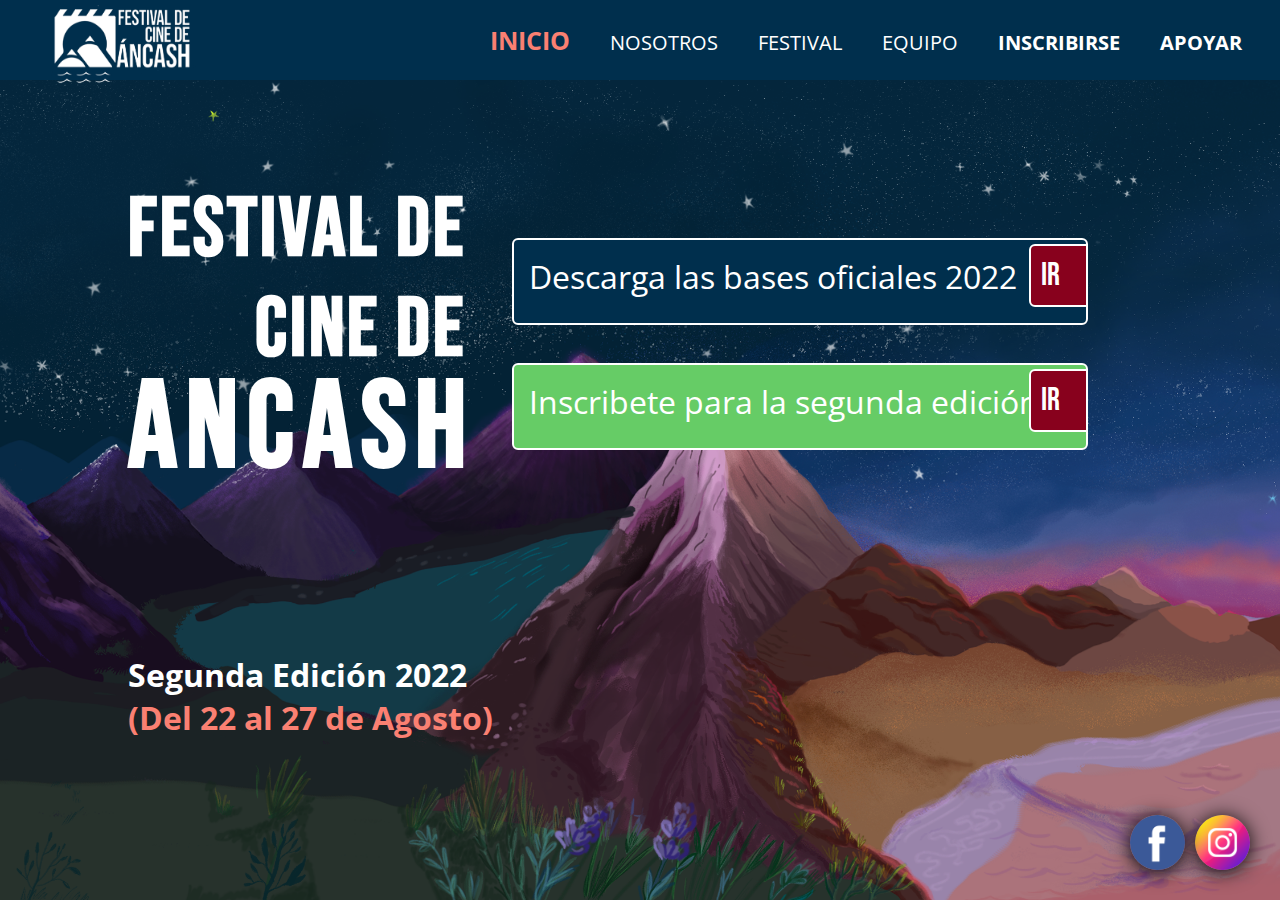
==== index.html @ 923ddc48 "codigo1" ====
<!DOCTYPE html>
<html lang="en">
<head>
    <meta charset="UTF-8">
    <meta http-equiv="X-UA-Compatible" content="IE=edge">
    <meta name="viewport" content="width=device-width, initial-scale=1.0">
    <title>Festival de Cine de Ancash</title>
    <link rel="shortcut icon" href="recursos/IMAGENES/perfil (1).png">
    <link rel="stylesheet" href="recursos/style1.css">
    <link href="https://cdnjs.cloudflare.com/ajax/libs/font-awesome/5.13.0/css/all.min.css" rel="stylesheet">
    <enlace rel="preconectar" href="https://fonts.googleapis.com">
        <enlace rel="preconectar" href="https://fonts.gstatic.com" crossorigin>
        <enlace href="https: //fonts.googleapis.com/css2? familia = Justo & display=swap" rel="hoja de estilo">
            <link rel="preconnect" href="https://fonts.googleapis.com">
            <link rel="preconnect" href="https://fonts.gstatic.com" crossorigin>
            <link href="https://fonts.googleapis.com/css2?family=Bebas+Neue&display=swap" rel="stylesheet">
            <link rel="stylesheet" href="https://rawcdn.githack.com/jerfeson/floating-whatsapp/0310b4cd88e9e55dc637d1466670da26b645ae49/floating-wpp.min.css">
            <link href="https://fonts.googleapis.com/css2?family=Open+Sans:wght@300&display=swap" rel="stylesheet">
</head>
<body>
  
    <nav>
        <input type="checkbox" id="check">
        <label for="check" class="checkbtn">
            <i class="fas fa-bars"></i>
        </label>
        <a href="index.html" class="enlace">
            <img src="recursos/IMAGENES/perfil.png" alt="" class="logo">
        </a> 
        <ul>
            <li><a class="active" href="#">Inicio</a></li>
            <li><a href="#">Nosotros</a></li>
            <li><a href="#">Festival</a></li>
            <li><a href="#">EQUIPO</a></li>
            <b><li><a href="https://docs.google.com/forms/d/e/1FAIpQLSfVzlBQNUofoDKzDJuGmAu5Y5xhORFknPiyf1g_-lFBFFVD8A/viewform" target="_blank">INSCRIBIRSE</a></li>
            <li><a href="#">APOYAR</a></li></b>
        </ul> 

        <div class="text1">
                <h1 class="title">
                    <p> FESTIVAL DE</p>
                    <p> CINE     DE </p>
                    <p class="ancash"> ANCASH</p>
                </h1>
                <h2 class="subtite">
                    <p>Segunda Edición 2022</p><p class="subtitu2"> (Del 22 al 27 de Agosto)</p>
                </h2>
        </div>

        </div>
        <div class="contenedor1">
                <p class="text_boton1" >Descarga las bases oficiales 2022
                <a href="recursos/DOCUMENTOS/Bases Concurso de cortometrajes - II edición del Festival de Cine de Ancash (web).pdf" class="boton_personalizado">IR</a></p>
                <p class="text_boton2">Inscribete para la segunda edición
                <a href="recursos/DOCUMENTOS/Bases Concurso de cortometrajes - II edición del Festival de Cine de Ancash (web).pdf" class="boton_personalizado">IR</a></p>
         </p></div>
         
         <a href="https://www.instagram.com/festivaldecinedeancash/?hl=es" class="enlace" target="_blank">
            <img src="recursos/IMAGENES/instagram.png"  class="btn-insta">
        </a> 
        <a href="https://www.facebook.com/festivaldecinedeancash/" class="enlace" target="_blank">
            <img src="recursos/IMAGENES/facebook.png"  class="btn-facebook">
        </a> 


        </div>
    </nav></body>
    </nav>  <section> </section>
</body>
</html>
---- recursos/style1.css ----
*{
    padding: 0;
    margin: 0;
    text-decoration: none;
    list-style: none;
    box-sizing: border-box;
}

nav{
    background: #002f4d;
    height: 80px;
    width: 100%;
}
.enlace{
    position: absolute;
    padding: 20px 50px;
}
.logo{position: absolute;
    top: 5px;
    height: 80px;
    width: 150px;
}
section{
    background: url(IMAGENES/fondo.png) no-repeat;
    background-size: cover;
    background-position: center center;
    height: calc(100vh - 80px);
}

nav ul{
    float: right;
    margin-right: 20px;
}
nav ul li{
    display: inline-block;
    line-height: 80px;
    margin: 0 5px;
}
nav ul li a{
    color: #fff;
    font-size: 20px;
    padding: 7px 13px;
    border-radius: 3px;
    font-family: 'Open Sans', sans-serif;
    text-transform: uppercase;
}
li a.active, li a:hover{
    font-size: 25px;/*negrita*/
    font-weight: bold;
    border-radius: 5px #fff;
    transition: .5s;
    color: #FA8072;
}
.checkbtn{
    font-size: 30px;/*negrita*/
    color: #fff;
    float: right;
    line-height: 80px;
    margin-right: 40px;
    cursor: pointer;
    display: none;
}
#check{
    display: none;
}



/*texto1*/
.text1{
    position: absolute;
    top:   20%;
    width: 45%;
    height: 75%;
    left: 10%;
    animation-name: titulo;
    animation-duration: 3s;
}
@keyframes titulo{
    0%{ top: 100%;}
    100%{top: 20%;}
}
.title{
    position: absolute;
    text-align: right;
    font-size: 6.5vw;
    font-weight: 1vw;
    font-family: 'Bebas Neue', cursive;
    line-height: 100px;
    color: #fff;
    letter-spacing: +3px;
}
.ancash{
    position: absolute;
    letter-spacing: +9px;
    text-align: left;
    font-size:9.5vw;
    font-weight: bold;
}
.subtite{
    position: absolute;
    color: #fff;
    top:   70%;
    font-size: 2.5vw;
    letter-spacing: 0px;
    font-family: 'Open Sans', sans-serif;
}
.subtitu2{
    color: #FA8072;
    font-size: 2.5vw;
    font-family: 'Open Sans', sans-serif;
}

table {
    position: absolute;
    font-family: 'Open Sans', sans-serif;
    font-weight: 35vw;
    font-size: 2vw;
    color: #ffffff;
    top: 25%;
    left: 35%;
    table-layout: fixed;
    width: 55%;
    height: 55%;
    border-collapse: collapse;

  }

.botons {
    position: fixed;
    top: 55%;
    left: 70%;

}
.contenedor1{
    position: absolute;
    top: 25%;
    left: 40%;
    width: 45%;
    height: 250px;
    display: flex;
    justify-content: space-between;
    align-items: center;
    flex-wrap: wrap;
    animation-name: contenedoranimation;
    animation-duration: 5s;
}
@keyframes contenedoranimation{
    0%{width: 25px;}

}
.text_boton1{
    position: relative;
    border-radius: 6px;
    border: 2px solid #fff;
    background-color: #002f4d;
    overflow: hidden;
    margin-bottom: 8px;
    height: 35%;
    width: 100%;
    top: 5%;
    padding: 15px;
    position: absolute;
    color: #fff;
    font-size: 2.5vw;
    font-family: 'Open Sans', sans-serif;
}
.text_boton2{
    position: absolute;
    border-radius: 6px;
    border: 2px solid #fff;
    background-color: #66CC66;
    /*
    background: linear-gradient(to right top, #fa8072d0, #af05da99, #154360);*/
    overflow: hidden;
    margin-bottom: 8px;
    height: 35%;
    width: 100%;
    top: 55%;
    padding: 15px;
    position: absolute;
    color: #fff;
    font-size: 2.5vw;
    font-family: 'Open Sans', sans-serif;
}
.boton_personalizado{
    position: absolute;
    top: 5%;
    left: 90%;
    width: 25%;
    align-self: left;
    text-decoration: none;
    padding: 10px;
    font-family: 'Bebas Neue', cursive;
    font-weight: 25vw;
    font-size: 2.5vw;
    color: #ffffff;
    background-color: #88011d;
    border-radius: 6px;
    border: 2px solid #fff;
    z-index: 0;
  }
  .boton_personalizado:hover{
    color: #002f4d;
    background-color: #ffffff;
    font-weight: bold;
}

.btn-insta{
    position: fixed;
    width: 55px;
    height: 55px;
    line-height: 55px;
    bottom: 30px;
    right: 30px;
    color: #000;
    border-radius: 50px;
    text-align: center;
    font-size: 30px;
    box-shadow: 0px 2px 20px ;
    z-index: 100;
}
.btn-facebook{
    position: fixed;
    width: 55px;
    height: 55px;
    line-height: 55px;
    bottom: 30px;
    right: 95px;
    color: #000;
    border-radius: 50px;
    text-align: center;
    font-size: 30px;
    box-shadow: 0px 2px 20px;
    z-index: 100;
}
.btn-insta:hover{
    text-decoration: none;
    color: #88011d;
    background: rgb(230, 11, 164);
}
.btn-facebook:hover{
    text-decoration: none;
    color: #002f4d;
    background: rgb(0, 153, 255);
}

@media (max-width: 952px){
    .enlace{
        padding-left: 20px;
    }
    nav ul li a{
        font-size: 16px;
    }
}

@media (max-width: 858px){
    .checkbtn{
        display: block;
    }
    .logo{
        position: absolute;
        width: 120px;
        height:70px ;
        left: 35%;
    }
    ul{
        position: fixed;
        width: 50%;
        height: 100vh;
        background: #154360;
        top: 80px;
        left: -100%;
        text-align: center;
        transition: all .5s;
        z-index: 2;
    }
    nav ul li{
        display: block;
        margin: 50px 0;
        line-height: 30px;
    }
    nav ul li a{
        font-size: 20px;
    }
    li a:hover, li a.active{
        background: #1A5276;
        font-weight: bold;
        background: none;
        color: #FA8072;
    }
    #check:checked ~ ul{
        left:0;
    }
    .text1{
        position: absolute;
        top:   20%;
        width: 45%;
        height: 75%;
        left: 30%;
    
    }
    .title{
        position: absolute;
        text-align: right;
        font-size: 10vw;
        font-weight: 10vw;
        font-family: 'Bebas Neue', cursive;
        line-height: 50px;
        color: #fff;
        letter-spacing: +2px;
    }
    .ancash{
        position: absolute;
        letter-spacing: +5px;
        text-align: left;
        font-size:15vw;
        font-weight: bold;
    }
    .subtite{
        position: absolute;
        text-align: center;
        top: 35%;
        color: #fff;
        font-size: 3.5vw;
        font-family: 'Plus Jakarta Sans', sans-serif;
    }
    .subtitu2{
        position: relative;
        font-weight: bold;
        background-color: #002f4daf;
        font-size: 4.5vw;
        color: #FA8072;
        border-radius: 15px;
        font-size: 4.5vw;
        font-family: 'Plus Jakarta Sans', sans-serif;
    }
    .contenedor1{
        position: absolute;
        top: 65%;
        left: 15%;
        width: 75%;
        height: 25%;
        display: flex;
        justify-content: space-between;
        align-items: center;
        flex-wrap: wrap;
    }
    .text_boton1{
        color: #fff;
        font-size: 3.5vw ;
        font-weight: bold;
 
    }
    .text_boton2{
        color: #002f4d;
        font-size: 3.5vw ;
        font-weight: bold;
 
    }
    .boton_personalizado{
        text-decoration: none;
        padding: 10px;
        font-family: 'Open Sans', sans-serif;
        font-weight: 10vw;
        left: 80%;
        font-size: 3vw;
        color: #fff;
        background-color: #88011d;
        border-radius: 6px;
        border: 2px solid #fff;
      }
    .btn-insta{
        width: 8%;
        height: 8%;
    }
    .btn-facebook{
        width: 8%;
        height: 8%;
        right: 75px;
    }
    }
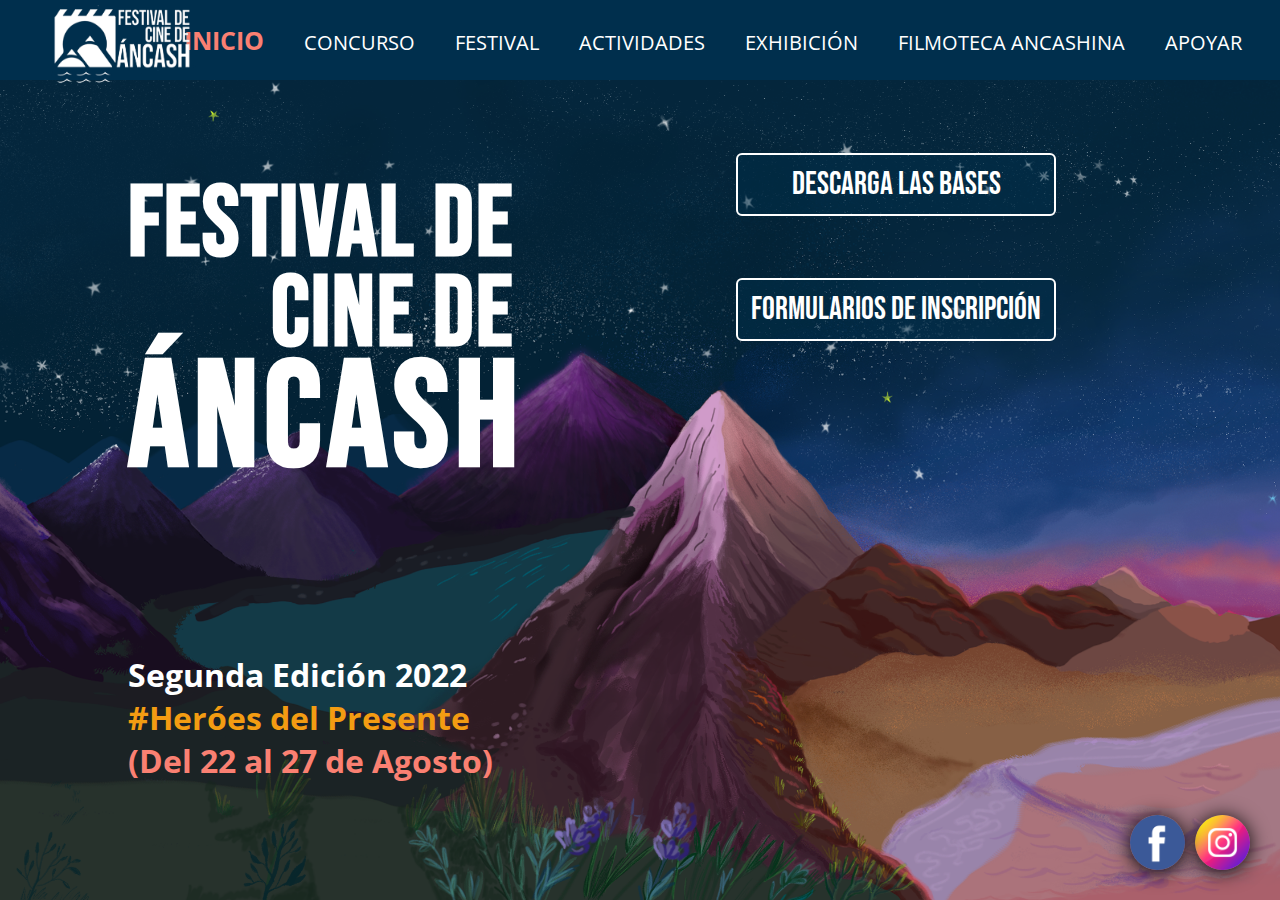
==== commit 8055e2a7: "actualizacion" ====
--- a/index.html
+++ b/index.html
@@ -29,30 +29,32 @@
         </a> 
         <ul>
             <li><a class="active" href="#">Inicio</a></li>
-            <li><a href="#">Nosotros</a></li>
+            <li><a href="#">Concurso</a></li>
             <li><a href="#">Festival</a></li>
-            <li><a href="#">EQUIPO</a></li>
-            <b><li><a href="https://docs.google.com/forms/d/e/1FAIpQLSfVzlBQNUofoDKzDJuGmAu5Y5xhORFknPiyf1g_-lFBFFVD8A/viewform" target="_blank">INSCRIBIRSE</a></li>
+            <li><a href="#">Actividades</a></li>
+            <li><a href="#">Exhibición </a></li>
+            <li><a href="#">Filmoteca Ancashina</a></li>
+           <!-- <b><li><a href="https://docs.google.com/forms/d/e/1FAIpQLSfVzlBQNUofoDKzDJuGmAu5Y5xhORFknPiyf1g_-lFBFFVD8A/viewform" target="_blank">INSCRIBIRSE</a></li> -->
             <li><a href="#">APOYAR</a></li></b>
         </ul> 
-
+      <!--   <img class="logo1" src="recursos/IMAGENES/perfil (1).png"width="350"
+        height="350">-->
         <div class="text1">
+            
                 <h1 class="title">
                     <p> FESTIVAL DE</p>
                     <p> CINE     DE </p>
-                    <p class="ancash"> ANCASH</p>
+                    <p class="ancash"> ÁNCASH</p>
                 </h1>
                 <h2 class="subtite">
-                    <p>Segunda Edición 2022</p><p class="subtitu2"> (Del 22 al 27 de Agosto)</p>
+                    <p>Segunda Edición 2022</p><p class="subtite3">#Heróes del Presente</p><p class="subtitu2"> (Del 22 al 27 de Agosto)</p>
                 </h2>
         </div>
 
         </div>
         <div class="contenedor1">
-                <p class="text_boton1" >Descarga las bases oficiales 2022
-                <a href="recursos/DOCUMENTOS/Bases Concurso de cortometrajes - II edición del Festival de Cine de Ancash (web).pdf" class="boton_personalizado">IR</a></p>
-                <p class="text_boton2">Inscribete para la segunda edición
-                <a href="recursos/DOCUMENTOS/Bases Concurso de cortometrajes - II edición del Festival de Cine de Ancash (web).pdf" class="boton_personalizado">IR</a></p>
+                <a href="recursos/DOCUMENTOS/Bases Concurso de cortometrajes - II edición del Festival de Cine de Ancash (web).pdf" class="boton_personalizado">Descarga las BASES</a></p>
+                <a href="recursos/DOCUMENTOS/Bases Concurso de cortometrajes - II edición del Festival de Cine de Ancash (web).pdf" class="boton_personalizado">Formularios de INSCRIPCIÓN</a></p>
          </p></div>
          
          <a href="https://www.instagram.com/festivaldecinedeancash/?hl=es" class="enlace" target="_blank">
--- a/recursos/style1.css
+++ b/recursos/style1.css
@@ -78,24 +78,25 @@
     animation-duration: 3s;
 }
 @keyframes titulo{
-    0%{ top: 100%;}
+    0%{ top: 100%; color: #000;}
     100%{top: 20%;}
 }
 .title{
     position: absolute;
     text-align: right;
-    font-size: 6.5vw;
+    font-size: 100px;
     font-weight: 1vw;
     font-family: 'Bebas Neue', cursive;
-    line-height: 100px;
-    color: #fff;
-    letter-spacing: +3px;
+    line-height: 90px;
+    color: #fff;
+    letter-spacing: +2px;
 }
 .ancash{
     position: absolute;
-    letter-spacing: +9px;
-    text-align: left;
-    font-size:9.5vw;
+    letter-spacing: +6px;
+    text-align: right;
+    line-height: 120px;
+    font-size:150px;
     font-weight: bold;
 }
 .subtite{
@@ -106,38 +107,22 @@
     letter-spacing: 0px;
     font-family: 'Open Sans', sans-serif;
 }
+.subtite3{
+    color: #F39C12;
+    font-weight: bold;
+}
+
 .subtitu2{
     color: #FA8072;
     font-size: 2.5vw;
     font-family: 'Open Sans', sans-serif;
 }
 
-table {
-    position: absolute;
-    font-family: 'Open Sans', sans-serif;
-    font-weight: 35vw;
-    font-size: 2vw;
-    color: #ffffff;
-    top: 25%;
+.contenedor1{
+    position: relative;
+    top: 30%;
     left: 35%;
-    table-layout: fixed;
-    width: 55%;
-    height: 55%;
-    border-collapse: collapse;
-
-  }
-
-.botons {
-    position: fixed;
-    top: 55%;
-    left: 70%;
-
-}
-.contenedor1{
-    position: absolute;
-    top: 25%;
-    left: 40%;
-    width: 45%;
+    width: 25%;
     height: 250px;
     display: flex;
     justify-content: space-between;
@@ -146,10 +131,7 @@
     animation-name: contenedoranimation;
     animation-duration: 5s;
 }
-@keyframes contenedoranimation{
-    0%{width: 25px;}
-
-}
+
 .text_boton1{
     position: relative;
     border-radius: 6px;
@@ -159,54 +141,50 @@
     margin-bottom: 8px;
     height: 35%;
     width: 100%;
-    top: 5%;
     padding: 15px;
     position: absolute;
     color: #fff;
     font-size: 2.5vw;
     font-family: 'Open Sans', sans-serif;
-}
-.text_boton2{
-    position: absolute;
-    border-radius: 6px;
-    border: 2px solid #fff;
-    background-color: #66CC66;
-    /*
-    background: linear-gradient(to right top, #fa8072d0, #af05da99, #154360);*/
-    overflow: hidden;
-    margin-bottom: 8px;
-    height: 35%;
-    width: 100%;
-    top: 55%;
-    padding: 15px;
-    position: absolute;
-    color: #fff;
-    font-size: 2.5vw;
-    font-family: 'Open Sans', sans-serif;
-}
+}/**/
+
 .boton_personalizado{
-    position: absolute;
+    position:relative;
     top: 5%;
     left: 90%;
-    width: 25%;
-    align-self: left;
+    width: 100%;
+    align-self: center;
     text-decoration: none;
     padding: 10px;
     font-family: 'Bebas Neue', cursive;
     font-weight: 25vw;
     font-size: 2.5vw;
     color: #ffffff;
-    background-color: #88011d;
+    background-color: #002f4d75;
+    text-align: center;
     border-radius: 6px;
     border: 2px solid #fff;
     z-index: 0;
   }
-  .boton_personalizado:hover{
-    color: #002f4d;
-    background-color: #ffffff;
-    font-weight: bold;
-}
-
+
+.boton_personalizado::before{
+    background: #88011d;
+    content: "";
+    position: absolute;
+    top: 50%;
+    left: 50%;
+    transform: translate(-50%,-50%);
+    z-index: -1;
+    transition: all 0.6s ease;
+  }
+  .boton_personalizado::before{
+    width: 0%;
+    height: 100%;
+  }
+  
+  .boton_personalizado:hover::before{
+    width: 100%;
+  }
 .btn-insta{
     position: fixed;
     width: 55px;
@@ -296,7 +274,7 @@
     .text1{
         position: absolute;
         top:   20%;
-        width: 45%;
+        width: 55%;
         height: 75%;
         left: 30%;
     
@@ -304,24 +282,25 @@
     .title{
         position: absolute;
         text-align: right;
-        font-size: 10vw;
+        font-size: 60px;
         font-weight: 10vw;
         font-family: 'Bebas Neue', cursive;
         line-height: 50px;
         color: #fff;
-        letter-spacing: +2px;
+        letter-spacing: +0.5px;
     }
     .ancash{
         position: absolute;
         letter-spacing: +5px;
-        text-align: left;
-        font-size:15vw;
+        font-size:85px;
+        top: 75%;
+        left: -3.5%;
         font-weight: bold;
     }
     .subtite{
         position: absolute;
         text-align: center;
-        top: 35%;
+        top: 40%;
         color: #fff;
         font-size: 3.5vw;
         font-family: 'Plus Jakarta Sans', sans-serif;
@@ -364,20 +343,21 @@
         padding: 10px;
         font-family: 'Open Sans', sans-serif;
         font-weight: 10vw;
-        left: 80%;
+        left: 15%;
+        width: 75%;
         font-size: 3vw;
         color: #fff;
-        background-color: #88011d;
+        background-color: #002f4d77;
         border-radius: 6px;
         border: 2px solid #fff;
       }
     .btn-insta{
-        width: 8%;
-        height: 8%;
+        width: 7%;
+        height: 7%;
     }
     .btn-facebook{
-        width: 8%;
-        height: 8%;
+        width: 7%;
+        height: 7%;
         right: 75px;
     }
     }
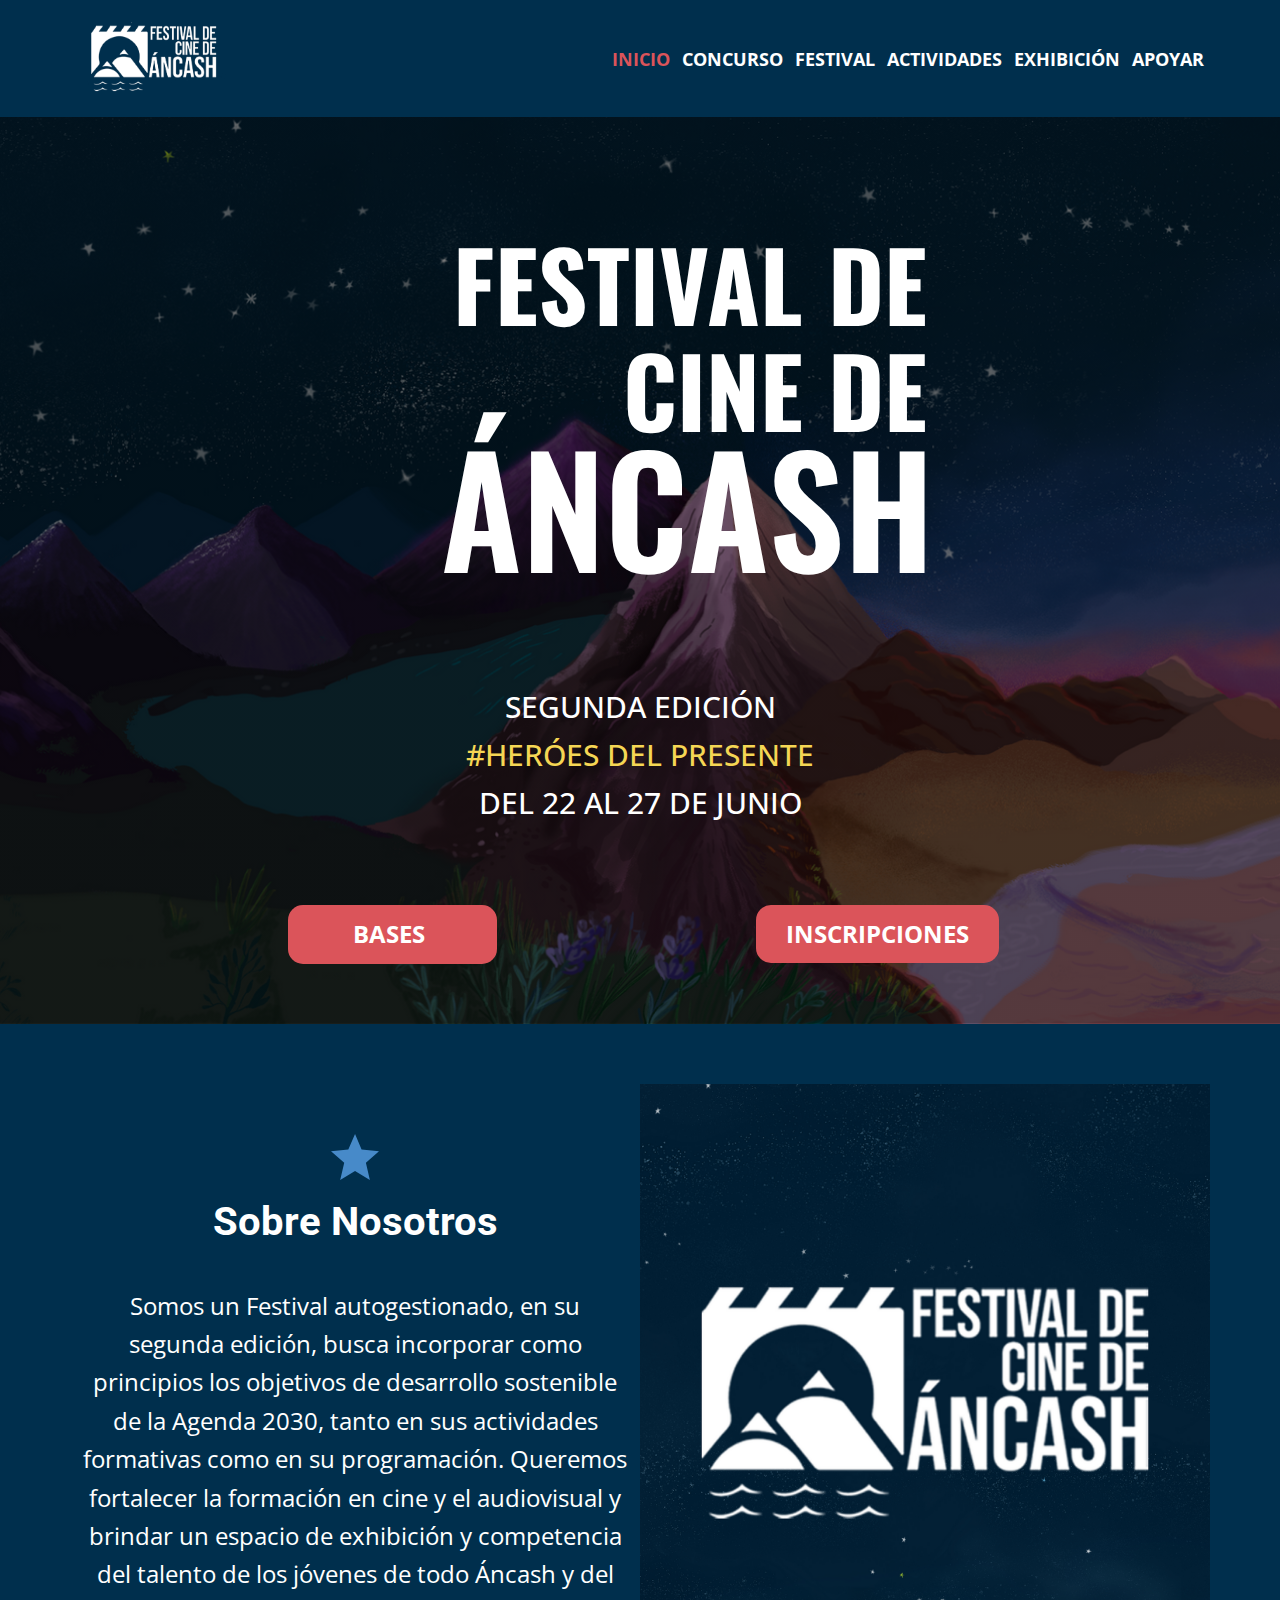
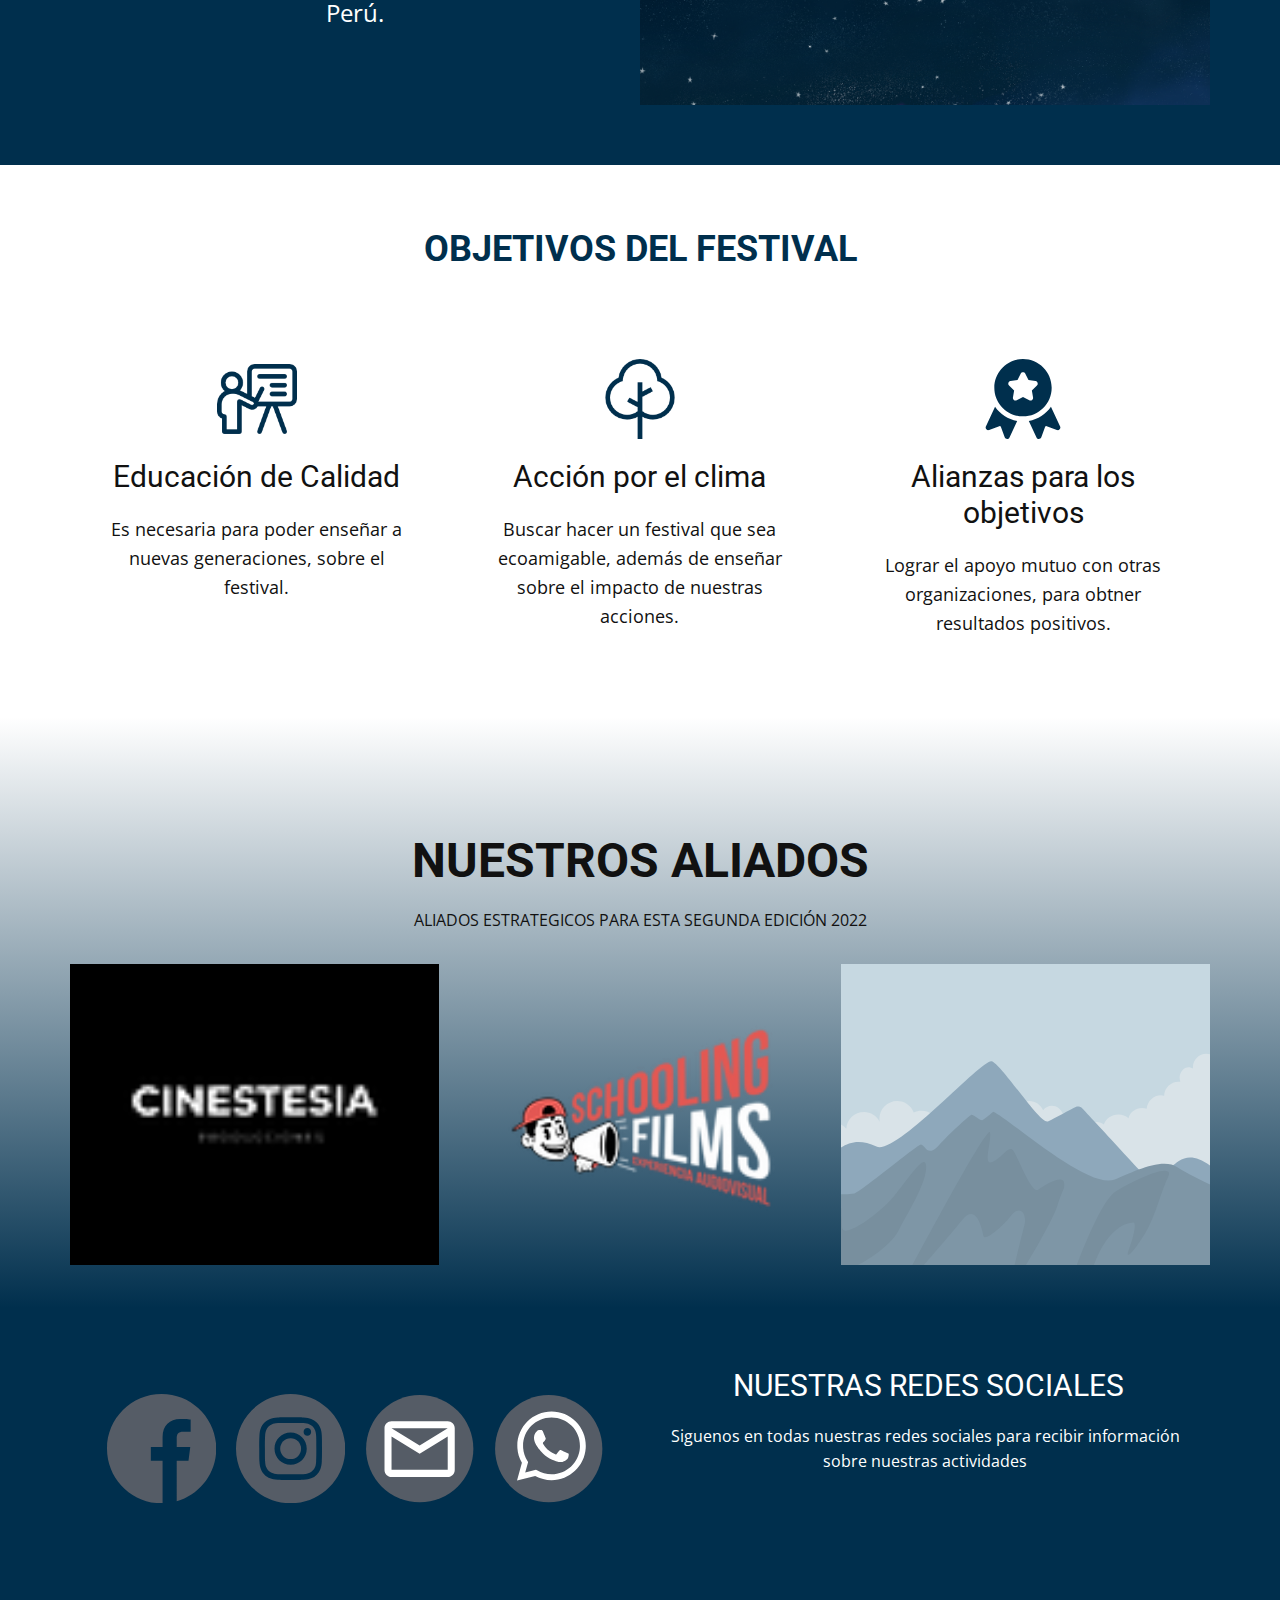
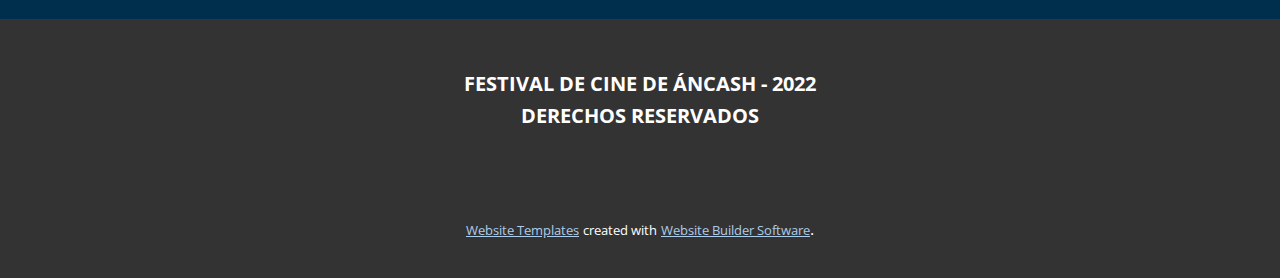
==== commit 24beeea6: "Nueva Web" ====
--- a/index.html
+++ b/index.html
@@ -1,72 +1,258 @@
 <!DOCTYPE html>
-<html lang="en">
-<head>
-    <meta charset="UTF-8">
-    <meta http-equiv="X-UA-Compatible" content="IE=edge">
+<html style="font-size: 16px;">
+  <head>
     <meta name="viewport" content="width=device-width, initial-scale=1.0">
-    <title>Festival de Cine de Ancash</title>
-    <link rel="shortcut icon" href="recursos/IMAGENES/perfil (1).png">
-    <link rel="stylesheet" href="recursos/style1.css">
-    <link href="https://cdnjs.cloudflare.com/ajax/libs/font-awesome/5.13.0/css/all.min.css" rel="stylesheet">
-    <enlace rel="preconectar" href="https://fonts.googleapis.com">
-        <enlace rel="preconectar" href="https://fonts.gstatic.com" crossorigin>
-        <enlace href="https: //fonts.googleapis.com/css2? familia = Justo & display=swap" rel="hoja de estilo">
-            <link rel="preconnect" href="https://fonts.googleapis.com">
-            <link rel="preconnect" href="https://fonts.gstatic.com" crossorigin>
-            <link href="https://fonts.googleapis.com/css2?family=Bebas+Neue&display=swap" rel="stylesheet">
-            <link rel="stylesheet" href="https://rawcdn.githack.com/jerfeson/floating-whatsapp/0310b4cd88e9e55dc637d1466670da26b645ae49/floating-wpp.min.css">
-            <link href="https://fonts.googleapis.com/css2?family=Open+Sans:wght@300&display=swap" rel="stylesheet">
-</head>
-<body>
-  
-    <nav>
-        <input type="checkbox" id="check">
-        <label for="check" class="checkbtn">
-            <i class="fas fa-bars"></i>
-        </label>
-        <a href="index.html" class="enlace">
-            <img src="recursos/IMAGENES/perfil.png" alt="" class="logo">
-        </a> 
-        <ul>
-            <li><a class="active" href="#">Inicio</a></li>
-            <li><a href="#">Concurso</a></li>
-            <li><a href="#">Festival</a></li>
-            <li><a href="#">Actividades</a></li>
-            <li><a href="#">Exhibición </a></li>
-            <li><a href="#">Filmoteca Ancashina</a></li>
-           <!-- <b><li><a href="https://docs.google.com/forms/d/e/1FAIpQLSfVzlBQNUofoDKzDJuGmAu5Y5xhORFknPiyf1g_-lFBFFVD8A/viewform" target="_blank">INSCRIBIRSE</a></li> -->
-            <li><a href="#">APOYAR</a></li></b>
-        </ul> 
-      <!--   <img class="logo1" src="recursos/IMAGENES/perfil (1).png"width="350"
-        height="350">-->
-        <div class="text1">
+    <meta charset="utf-8">
+    <meta name="keywords" content="FESTIVAL DECINE DE, ÁNCASH, Sobre Nosotros, OBJETIVOS DEL FESTIVAL, NUESTROS ALIADOS">
+    <meta name="description" content="">
+    <title>INICIO</title>
+    <link rel="stylesheet" href="nicepage.css" media="screen">
+<link rel="stylesheet" href="INICIO.css" media="screen">
+    <script class="u-script" type="text/javascript" src="jquery.js" defer=""></script>
+    <script class="u-script" type="text/javascript" src="nicepage.js" defer=""></script>
+    <meta name="generator" content="Nicepage 4.12.5, nicepage.com">
+    <link id="u-theme-google-font" rel="stylesheet" href="https://fonts.googleapis.com/css?family=Roboto:100,100i,300,300i,400,400i,500,500i,700,700i,900,900i|Open+Sans:300,300i,400,400i,500,500i,600,600i,700,700i,800,800i">
+    <link id="u-page-google-font" rel="stylesheet" href="https://fonts.googleapis.com/css?family=Oswald:200,300,400,500,600,700">
+    
+    
+    
+    
+    
+    
+    <script type="application/ld+json">{
+		"@context": "http://schema.org",
+		"@type": "Organization",
+		"name": "",
+		"logo": "images/perfil.png"
+}</script>
+    <meta name="theme-color" content="#478ac9">
+    <meta property="og:title" content="INICIO">
+    <meta property="og:type" content="website">
+  </head>
+  <body data-home-page="INICIO.html" data-home-page-title="INICIO" class="u-body u-xl-mode"><header class="u-clearfix u-custom-color-1 u-header u-header" id="sec-ce17"><div class="u-clearfix u-sheet u-sheet-1">
+        <a href="INICIO.html" data-page-id="71107921" class="u-image u-logo u-image-1" data-image-width="1580" data-image-height="800" title="INICIO">
+          <img src="images/perfil.png" class="u-logo-image u-logo-image-1">
+        </a>
+        <nav class="u-menu u-menu-dropdown u-offcanvas u-menu-1">
+          <div class="menu-collapse" style="font-size: 1.125rem; letter-spacing: 0px; font-weight: 700;">
+            <a class="u-button-style u-custom-left-right-menu-spacing u-custom-padding-bottom u-custom-text-active-color u-custom-text-shadow u-custom-text-shadow-blur u-custom-text-shadow-color u-custom-text-shadow-transparency u-custom-text-shadow-x u-custom-text-shadow-y u-custom-top-bottom-menu-spacing u-nav-link u-text-active-palette-1-base u-text-hover-palette-2-base" href="#">
+              <svg class="u-svg-link" viewBox="0 0 24 24"><use xmlns:xlink="http://www.w3.org/1999/xlink" xlink:href="#menu-hamburger"></use></svg>
+              <svg class="u-svg-content" version="1.1" id="menu-hamburger" viewBox="0 0 16 16" x="0px" y="0px" xmlns:xlink="http://www.w3.org/1999/xlink" xmlns="http://www.w3.org/2000/svg"><g><rect y="1" width="16" height="2"></rect><rect y="7" width="16" height="2"></rect><rect y="13" width="16" height="2"></rect>
+</g></svg>
+            </a>
+          </div>
+          <div class="u-custom-menu u-nav-container">
+            <ul class="u-custom-font u-nav u-text-font u-unstyled u-nav-1"><li class="u-nav-item"><a class="u-button-style u-nav-link u-text-active-palette-2-base u-text-hover-palette-2-base" href="INICIO.html" style="padding: 14px 6px;">INICIO</a>
+</li><li class="u-nav-item"><a class="u-button-style u-nav-link u-text-active-palette-2-base u-text-hover-palette-2-base" href="CONCURSO.html" style="padding: 14px 6px;">CONCURSO</a><div class="u-nav-popup"><ul class="u-h-spacing-20 u-nav u-unstyled u-v-spacing-10"><li class="u-nav-item"><a class="u-active-palette-2-base u-button-style u-nav-link u-white">BASES</a>
+</li><li class="u-nav-item"><a class="u-active-palette-2-base u-button-style u-nav-link u-white" href="#">COMPETENCIA NACIONAL</a>
+</li></ul>
+</div>
+</li><li class="u-nav-item"><a class="u-button-style u-nav-link u-text-active-palette-2-base u-text-hover-palette-2-base" href="FESTIVAL.html" style="padding: 14px 6px;">FESTIVAL</a><div class="u-nav-popup"><ul class="u-h-spacing-20 u-nav u-unstyled u-v-spacing-10"><li class="u-nav-item"><a class="u-active-palette-2-base u-button-style u-nav-link u-white" href="FESTIVAL.html#sec-1bc6" data-page-id="74961132">MISIÓN y VISIÓN</a>
+</li><li class="u-nav-item"><a class="u-active-palette-2-base u-button-style u-nav-link u-white" href="FESTIVAL.html#sec-1bc6" data-page-id="74961132">EQUIPO</a>
+</li></ul>
+</div>
+</li><li class="u-nav-item"><a class="u-button-style u-nav-link u-text-active-palette-2-base u-text-hover-palette-2-base" href="ACTIVIDADES.html" style="padding: 14px 6px;">ACTIVIDADES</a>
+</li><li class="u-nav-item"><a class="u-button-style u-nav-link u-text-active-palette-2-base u-text-hover-palette-2-base" href="EXHIBICIÓN.html" style="padding: 14px 6px;">EXHIBICIÓN</a><div class="u-nav-popup"><ul class="u-h-spacing-20 u-nav u-unstyled u-v-spacing-10"><li class="u-nav-item"><a class="u-active-palette-2-base u-button-style u-nav-link u-white" href="EXHIBICIÓN.html">FILMOTECA ANCASHINA</a>
+</li></ul>
+</div>
+</li><li class="u-nav-item"><a class="u-button-style u-nav-link u-text-active-palette-2-base u-text-hover-palette-2-base" href="APOYO.html" style="padding: 14px 6px;">APOYAR</a>
+</li></ul>
+          </div>
+          <div class="u-custom-menu u-nav-container-collapse">
+            <div class="u-black u-container-style u-inner-container-layout u-opacity u-opacity-95 u-sidenav">
+              <div class="u-inner-container-layout u-sidenav-overflow">
+                <div class="u-menu-close"></div>
+                <ul class="u-align-center u-nav u-popupmenu-items u-unstyled u-nav-5"><li class="u-nav-item"><a class="u-button-style u-nav-link" href="INICIO.html">INICIO</a>
+</li><li class="u-nav-item"><a class="u-button-style u-nav-link" href="CONCURSO.html">CONCURSO</a><div class="u-nav-popup"><ul class="u-h-spacing-20 u-nav u-unstyled u-v-spacing-10"><li class="u-nav-item"><a class="u-button-style u-nav-link">BASES</a>
+</li><li class="u-nav-item"><a class="u-button-style u-nav-link" href="#">COMPETENCIA NACIONAL</a>
+</li></ul>
+</div>
+</li><li class="u-nav-item"><a class="u-button-style u-nav-link" href="FESTIVAL.html">FESTIVAL</a><div class="u-nav-popup"><ul class="u-h-spacing-20 u-nav u-unstyled u-v-spacing-10"><li class="u-nav-item"><a class="u-button-style u-nav-link" href="FESTIVAL.html#sec-1bc6" data-page-id="74961132">MISIÓN y VISIÓN</a>
+</li><li class="u-nav-item"><a class="u-button-style u-nav-link" href="FESTIVAL.html#sec-1bc6" data-page-id="74961132">EQUIPO</a>
+</li></ul>
+</div>
+</li><li class="u-nav-item"><a class="u-button-style u-nav-link" href="ACTIVIDADES.html">ACTIVIDADES</a>
+</li><li class="u-nav-item"><a class="u-button-style u-nav-link" href="EXHIBICIÓN.html">EXHIBICIÓN</a><div class="u-nav-popup"><ul class="u-h-spacing-20 u-nav u-unstyled u-v-spacing-10"><li class="u-nav-item"><a class="u-button-style u-nav-link" href="EXHIBICIÓN.html">FILMOTECA ANCASHINA</a>
+</li></ul>
+</div>
+</li><li class="u-nav-item"><a class="u-button-style u-nav-link" href="APOYO.html">APOYAR</a>
+</li></ul>
+              </div>
+            </div>
+            <div class="u-black u-menu-overlay u-opacity u-opacity-70"></div>
+          </div>
+        </nav>
+      </div></header>
+    <section class="u-align-left u-clearfix u-image u-shading u-section-1" src="" data-image-width="2560" data-image-height="1440" id="sec-3195">
+      <div class="u-clearfix u-sheet u-valign-middle-xs u-sheet-1">
+        <h1 class="u-align-right u-custom-font u-font-oswald u-text u-text-default-lg u-text-default-xl u-title u-text-1">FESTIVAL DE<br>CINE DE<br>
+          <br>
+        </h1>
+        <h1 class="u-align-right u-custom-font u-font-oswald u-text u-text-2">ÁNCASH</h1>
+        <p class="u-align-center u-large-text u-text u-text-variant u-text-3">SEGUNDA EDICIÓN<br>
+          <span class="u-text-palette-3-light-1">#HERÓES DEL PRESENTE</span>
+          <br>DEL 22 AL 27 DE JUNIO
+        </p>
+        <a href="#" class="u-btn u-btn-round u-button-style u-palette-2-base u-radius-15 u-text-active-white u-text-hover-custom-color-1 u-btn-1">INSCRIPCIONES</a>
+        <a href="files/BasesConcursodecortometrajes-IIedicindelFestivaldeCinedeAncashweb.pdf" class="u-btn u-btn-round u-button-style u-file-link u-palette-2-base u-radius-15 u-text-active-white u-text-hover-custom-color-1 u-text-white u-btn-2">BASES&nbsp;</a>
+      </div>
+    </section>
+    <section class="u-clearfix u-custom-color-1 u-section-2" id="sec-5f74">
+      <div class="u-clearfix u-sheet u-valign-middle-lg u-valign-middle-md u-valign-middle-sm u-valign-middle-xl u-sheet-1">
+        <div class="u-clearfix u-expanded-width u-gutter-0 u-layout-wrap u-layout-wrap-1">
+          <div class="u-layout" style="">
+            <div class="u-layout-row" style="">
+              <div class="u-align-center u-container-style u-custom-color-1 u-layout-cell u-left-cell u-size-30 u-size-xs-60 u-layout-cell-1" src="">
+                <div class="u-container-layout u-valign-bottom-xs u-container-layout-1"><span class="u-icon u-text-palette-1-base u-icon-1"><svg class="u-svg-link" preserveAspectRatio="xMidYMin slice" viewBox="0 0 32 32" style=""><use xmlns:xlink="http://www.w3.org/1999/xlink" xlink:href="#svg-c5d8"></use></svg><svg class="u-svg-content" viewBox="0 0 32 32" id="svg-c5d8"><g><path d="M20.388,10.918L32,12.118l-8.735,7.749L25.914,31.4l-9.893-6.088L6.127,31.4l2.695-11.533L0,12.118 l11.547-1.2L16.026,0.6L20.388,10.918z"></path>
+</g></svg>
+                
+                
+              </span>
+                  <h2 class="u-text u-text-default u-text-1">Sobre Nosotros</h2>
+                  <p class="u-text u-text-2"> Somos un Festival autogestionado, en su segunda edición, busca incorporar como principios los objetivos de desarrollo sostenible de la Agenda 2030, tanto en sus actividades formativas como en su programación. Queremos fortalecer la formación en cine y el audiovisual y brindar un espacio de exhibición y competencia del talento de los jóvenes de todo Áncash y del Perú. </p>
+                </div>
+              </div>
+              <div class="u-align-center u-container-style u-image u-layout-cell u-right-cell u-size-30 u-size-xs-60 u-image-1" src="" data-image-width="1974" data-image-height="1974">
+                <div class="u-container-layout u-valign-middle u-container-layout-2" src=""></div>
+              </div>
+            </div>
+          </div>
+        </div>
+      </div>
+    </section>
+    <section class="u-align-center u-clearfix u-section-3" id="sec-9695">
+      <div class="u-align-left u-clearfix u-sheet u-sheet-1">
+        <h2 class="u-align-center-xs u-text u-text-custom-color-1 u-text-default-lg u-text-default-md u-text-default-sm u-text-default-xl u-text-1">OBJETIVOS DEL FESTIVAL</h2>
+        <div class="u-expanded-width u-list u-list-1">
+          <div class="u-repeater u-repeater-1">
+            <div class="u-container-style u-list-item u-repeater-item">
+              <div class="u-container-layout u-similar-container u-container-layout-1"><span class="u-file-icon u-icon u-text-custom-color-1 u-icon-1"><img src="images/6.png" alt=""></span>
+                <h3 class="u-align-center u-text u-text-default u-text-2">Educación de Calidad</h3>
+                <p class="u-align-center u-text u-text-3">Es necesaria para poder enseñar a nuevas generaciones, sobre el festival.</p>
+              </div>
+            </div>
+            <div class="u-align-center u-container-style u-list-item u-repeater-item">
+              <div class="u-container-layout u-similar-container u-container-layout-2"><span class="u-file-icon u-icon u-text-custom-color-1 u-icon-2"><img src="images/7.png" alt=""></span>
+                <h3 class="u-align-center u-text u-text-default u-text-4">Acción por el clima</h3>
+                <p class="u-align-center u-text u-text-5">Buscar hacer un festival que sea ecoamigable, además de enseñar sobre el impacto de nuestras acciones.</p>
+              </div>
+            </div>
+            <div class="u-container-style u-list-item u-repeater-item">
+              <div class="u-container-layout u-similar-container u-container-layout-3"><span class="u-icon u-text-custom-color-1 u-icon-3"><svg class="u-svg-link" preserveAspectRatio="xMidYMin slice" viewBox="0 0 512 512" style=""><use xmlns:xlink="http://www.w3.org/1999/xlink" xlink:href="#svg-a5cb"></use></svg><svg class="u-svg-content" viewBox="0 0 512 512" x="0px" y="0px" id="svg-a5cb" style="enable-background:new 0 0 512 512;"><g><g><path d="M493.563,431.87l-58.716-125.913c-32.421,47.207-83.042,80.822-141.639,91.015l49.152,105.401    c6.284,13.487,25.732,12.587,30.793-1.341l25.193-69.204l5.192-2.421l69.205,25.193    C486.63,459.696,499.839,445.304,493.563,431.87z"></path>
+</g>
+</g><g><g><path d="M256.001,0C154.815,0,72.485,82.325,72.485,183.516s82.331,183.516,183.516,183.516    c101.186,0,183.516-82.325,183.516-183.516S357.188,0,256.001,0z M345.295,170.032l-32.541,31.722l7.69,44.804    c2.351,13.679-12.062,23.956-24.211,17.585l-40.231-21.148l-40.231,21.147c-12.219,6.416-26.549-3.982-24.211-17.585l7.69-44.804    l-32.541-31.722c-9.89-9.642-4.401-26.473,9.245-28.456l44.977-6.533l20.116-40.753c6.087-12.376,23.819-12.387,29.913,0    l20.116,40.753l44.977,6.533C349.697,143.557,355.185,160.389,345.295,170.032z"></path>
+</g>
+</g><g><g><path d="M77.156,305.957L18.44,431.87c-6.305,13.497,7.023,27.81,20.821,22.727l69.204-25.193l5.192,2.421l25.193,69.205    c5.051,13.899,24.496,14.857,30.793,1.342l49.152-105.401C160.198,386.779,109.578,353.165,77.156,305.957z"></path>
+</g>
+</g></svg>
             
-                <h1 class="title">
-                    <p> FESTIVAL DE</p>
-                    <p> CINE     DE </p>
-                    <p class="ancash"> ÁNCASH</p>
-                </h1>
-                <h2 class="subtite">
-                    <p>Segunda Edición 2022</p><p class="subtite3">#Heróes del Presente</p><p class="subtitu2"> (Del 22 al 27 de Agosto)</p>
-                </h2>
-        </div>
-
-        </div>
-        <div class="contenedor1">
-                <a href="recursos/DOCUMENTOS/Bases Concurso de cortometrajes - II edición del Festival de Cine de Ancash (web).pdf" class="boton_personalizado">Descarga las BASES</a></p>
-                <a href="recursos/DOCUMENTOS/Bases Concurso de cortometrajes - II edición del Festival de Cine de Ancash (web).pdf" class="boton_personalizado">Formularios de INSCRIPCIÓN</a></p>
-         </p></div>
-         
-         <a href="https://www.instagram.com/festivaldecinedeancash/?hl=es" class="enlace" target="_blank">
-            <img src="recursos/IMAGENES/instagram.png"  class="btn-insta">
-        </a> 
-        <a href="https://www.facebook.com/festivaldecinedeancash/" class="enlace" target="_blank">
-            <img src="recursos/IMAGENES/facebook.png"  class="btn-facebook">
-        </a> 
-
-
-        </div>
-    </nav></body>
-    </nav>  <section> </section>
-</body>
+            
+          </span>
+                <h3 class="u-align-center u-text u-text-default u-text-6">Alianzas para los objetivos</h3>
+                <p class="u-align-center u-text u-text-7">Lograr el apoyo mutuo con otras organizaciones, para obtner resultados positivos.</p>
+              </div>
+            </div>
+          </div>
+        </div>
+      </div>
+    </section>
+    <section class="u-align-center u-clearfix u-gradient u-section-4" id="sec-0850">
+      <div class="u-clearfix u-sheet u-sheet-1">
+        <h2 class="u-text u-text-default u-text-1">NUESTROS ALIADOS</h2>
+        <p class="u-text u-text-2">ALIADOS ESTRATEGICOS PARA ESTA SEGUNDA EDICIÓN 2022</p>
+        <div class="u-expanded-width u-gallery u-layout-grid u-lightbox u-show-text-on-hover u-gallery-1">
+          <div class="u-gallery-inner u-gallery-inner-1">
+            <div class="u-effect-fade u-gallery-item">
+              <div class="u-back-slide" data-image-width="83" data-image-height="83">
+                <img class="u-back-image u-expanded" src="images/cinestesia.png">
+              </div>
+              <div class="u-over-slide u-shading u-over-slide-1">
+                <h3 class="u-gallery-heading"></h3>
+                <p class="u-gallery-text"></p>
+              </div>
+            </div>
+            <div class="u-effect-fade u-gallery-item">
+              <div class="u-back-slide" data-image-width="171" data-image-height="146">
+                <img class="u-back-image u-expanded" src="images/blanca.png">
+              </div>
+              <div class="u-over-slide u-shading u-over-slide-2">
+                <h3 class="u-gallery-heading"></h3>
+                <p class="u-gallery-text"></p>
+              </div>
+            </div>
+            <div class="u-effect-fade u-gallery-item">
+              <div class="u-back-slide">
+                <img class="u-back-image u-expanded" src="images/11.svg">
+              </div>
+              <div class="u-over-slide u-shading u-over-slide-3">
+                <h3 class="u-gallery-heading"></h3>
+                <p class="u-gallery-text"></p>
+              </div>
+            </div>
+          </div>
+        </div>
+      </div>
+    </section>
+    <section class="u-align-center u-clearfix u-custom-color-1 u-section-5" id="sec-f2d4">
+      <div class="u-clearfix u-sheet u-valign-middle u-sheet-1">
+        <div class="u-clearfix u-expanded-width u-layout-wrap u-layout-wrap-1">
+          <div class="u-layout">
+            <div class="u-layout-row">
+              <div class="u-align-left u-container-style u-layout-cell u-left-cell u-size-30 u-layout-cell-1">
+                <div class="u-container-layout u-container-layout-1">
+                  <div class="u-hover-feature u-social-icons u-spacing-20 u-social-icons-1">
+                    <a class="u-social-url" title="facebook" target="_blank" href="https://facebook.com/name"><span class="u-icon u-social-facebook u-social-icon u-text-palette-5-dark-2 u-icon-1"><svg class="u-svg-link" preserveAspectRatio="xMidYMin slice" viewBox="0 0 512 512" style=""><use xmlns:xlink="http://www.w3.org/1999/xlink" xlink:href="#svg-5e9f"></use></svg><svg class="u-svg-content" viewBox="0 0 512 512" id="svg-5e9f"><path d="m512 256c0-141.4-114.6-256-256-256s-256 114.6-256 256 114.6 256 256 256c1.5 0 3 0 4.5-.1v-199.2h-55v-64.1h55v-47.2c0-54.7 33.4-84.5 82.2-84.5 23.4 0 43.5 1.7 49.3 2.5v57.2h-33.6c-26.5 0-31.7 12.6-31.7 31.1v40.8h63.5l-8.3 64.1h-55.2v189.5c107-30.7 185.3-129.2 185.3-246.1z"></path></svg></span>
+                    </a>
+                    <a class="u-social-url" title="instagram" target="_blank" href="https://instagram.com/name"><span class="u-icon u-social-icon u-social-instagram u-text-palette-5-dark-2 u-icon-2"><svg class="u-svg-link" preserveAspectRatio="xMidYMin slice" viewBox="0 0 512 512" style=""><use xmlns:xlink="http://www.w3.org/1999/xlink" xlink:href="#svg-ddc9"></use></svg><svg class="u-svg-content" viewBox="0 0 512 512" id="svg-ddc9"><path d="m305 256c0 27.0625-21.9375 49-49 49s-49-21.9375-49-49 21.9375-49 49-49 49 21.9375 49 49zm0 0"></path><path d="m370.59375 169.304688c-2.355469-6.382813-6.113281-12.160157-10.996094-16.902344-4.742187-4.882813-10.515625-8.640625-16.902344-10.996094-5.179687-2.011719-12.960937-4.40625-27.292968-5.058594-15.503906-.707031-20.152344-.859375-59.402344-.859375-39.253906 0-43.902344.148438-59.402344.855469-14.332031.65625-22.117187 3.050781-27.292968 5.0625-6.386719 2.355469-12.164063 6.113281-16.902344 10.996094-4.882813 4.742187-8.640625 10.515625-11 16.902344-2.011719 5.179687-4.40625 12.964843-5.058594 27.296874-.707031 15.5-.859375 20.148438-.859375 59.402344 0 39.25.152344 43.898438.859375 59.402344.652344 14.332031 3.046875 22.113281 5.058594 27.292969 2.359375 6.386719 6.113281 12.160156 10.996094 16.902343 4.742187 4.882813 10.515624 8.640626 16.902343 10.996094 5.179688 2.015625 12.964844 4.410156 27.296875 5.0625 15.5.707032 20.144532.855469 59.398438.855469 39.257812 0 43.90625-.148437 59.402344-.855469 14.332031-.652344 22.117187-3.046875 27.296874-5.0625 12.820313-4.945312 22.953126-15.078125 27.898438-27.898437 2.011719-5.179688 4.40625-12.960938 5.0625-27.292969.707031-15.503906.855469-20.152344.855469-59.402344 0-39.253906-.148438-43.902344-.855469-59.402344-.652344-14.332031-3.046875-22.117187-5.0625-27.296874zm-114.59375 162.179687c-41.691406 0-75.488281-33.792969-75.488281-75.484375s33.796875-75.484375 75.488281-75.484375c41.6875 0 75.484375 33.792969 75.484375 75.484375s-33.796875 75.484375-75.484375 75.484375zm78.46875-136.3125c-9.742188 0-17.640625-7.898437-17.640625-17.640625s7.898437-17.640625 17.640625-17.640625 17.640625 7.898437 17.640625 17.640625c-.003906 9.742188-7.898437 17.640625-17.640625 17.640625zm0 0"></path><path d="m256 0c-141.363281 0-256 114.636719-256 256s114.636719 256 256 256 256-114.636719 256-256-114.636719-256-256-256zm146.113281 316.605469c-.710937 15.648437-3.199219 26.332031-6.832031 35.683593-7.636719 19.746094-23.246094 35.355469-42.992188 42.992188-9.347656 3.632812-20.035156 6.117188-35.679687 6.832031-15.675781.714844-20.683594.886719-60.605469.886719-39.925781 0-44.929687-.171875-60.609375-.886719-15.644531-.714843-26.332031-3.199219-35.679687-6.832031-9.8125-3.691406-18.695313-9.476562-26.039063-16.957031-7.476562-7.339844-13.261719-16.226563-16.953125-26.035157-3.632812-9.347656-6.121094-20.035156-6.832031-35.679687-.722656-15.679687-.890625-20.6875-.890625-60.609375s.167969-44.929688.886719-60.605469c.710937-15.648437 3.195312-26.332031 6.828125-35.683593 3.691406-9.808594 9.480468-18.695313 16.960937-26.035157 7.339844-7.480469 16.226563-13.265625 26.035157-16.957031 9.351562-3.632812 20.035156-6.117188 35.683593-6.832031 15.675781-.714844 20.683594-.886719 60.605469-.886719s44.929688.171875 60.605469.890625c15.648437.710937 26.332031 3.195313 35.683593 6.824219 9.808594 3.691406 18.695313 9.480468 26.039063 16.960937 7.476563 7.34375 13.265625 16.226563 16.953125 26.035157 3.636719 9.351562 6.121094 20.035156 6.835938 35.683593.714843 15.675781.882812 20.683594.882812 60.605469s-.167969 44.929688-.886719 60.605469zm0 0"></path></svg></span>
+                    </a>
+                    <a class="u-social-url" target="_blank" data-type="Email" title="Email" href=""><span class="u-icon u-social-email u-social-icon u-text-palette-5-dark-2 u-icon-3"><svg class="u-svg-link" preserveAspectRatio="xMidYMin slice" viewBox="0 0 112 112" style=""><use xmlns:xlink="http://www.w3.org/1999/xlink" xlink:href="#svg-1659"></use></svg><svg class="u-svg-content" viewBox="0 0 112 112" x="0" y="0" id="svg-1659"><circle fill="currentColor" cx="56.1" cy="56.1" r="55"></circle><path id="path3864" fill="#FFFFFF" d="M27.2,28h57.6c4,0,7.2,3.2,7.2,7.2l0,0v42.7c0,3.9-3.2,7.2-7.2,7.2l0,0H27.2
+	c-4,0-7.2-3.2-7.2-7.2V35.2C20,31.1,23.2,28,27.2,28 M56,52.9l28.8-17.8H27.2L56,52.9 M27.2,77.7h57.6V43.5L56,61.3L27.2,43.5V77.7z
+	"></path></svg></span>
+                    </a>
+                    <a class="u-social-url" target="_blank" data-type="Whatsapp" title="Whatsapp" href=""><span class="u-icon u-social-icon u-social-whatsapp u-text-palette-5-dark-2 u-icon-4"><svg class="u-svg-link" preserveAspectRatio="xMidYMin slice" viewBox="0 0 112 112" style=""><use xmlns:xlink="http://www.w3.org/1999/xlink" xlink:href="#svg-09b5"></use></svg><svg class="u-svg-content" viewBox="0 0 112 112" x="0" y="0" id="svg-09b5"><circle fill="currentColor" cx="56.1" cy="56.1" r="55"></circle><path fill="#FFFFFF" d="M83.8,28.3C77.2,21.7,68.4,18,59,18c-19.3,0-35.1,15.7-35.1,35.1c0,6.2,1.6,12.2,4.7,17.5l-5,18.2L42.2,84
+	c5.1,2.8,10.9,4.3,16.8,4.3h0l0,0c19.3,0,35.1-15.7,35.1-35.1C94.1,43.8,90.5,35,83.8,28.3 M59,82.3L59,82.3
+	c-5.2,0-10.4-1.4-14.9-4.1l-1.1-0.6l-11,2.9L35,69.8l-0.7-1.1c-2.9-4.6-4.5-10-4.5-15.5C29.8,37,42.9,24,59,24
+	c7.8,0,15.1,3,20.6,8.6c5.5,5.5,8.5,12.8,8.5,20.6C88.2,69.2,75.1,82.3,59,82.3 M75,60.5c-0.9-0.4-5.2-2.6-6-2.9
+	c-0.8-0.3-1.4-0.4-2,0.4s-2.3,2.9-2.8,3.4c-0.5,0.6-1,0.7-1.9,0.2c-0.9-0.4-3.7-1.4-7.1-4.4c-2.6-2.3-4.4-5.2-4.9-6.1
+	c-0.5-0.9-0.1-1.4,0.4-1.8c0.4-0.4,0.9-1,1.3-1.5c0.4-0.5,0.6-0.9,0.9-1.5c0.3-0.6,0.1-1.1-0.1-1.5c-0.2-0.4-2-4.8-2.7-6.5
+	c-0.7-1.7-1.4-1.5-2-1.5c-0.5,0-1.1,0-1.7,0c-0.6,0-1.5,0.2-2.3,1.1c-0.8,0.9-3.1,3-3.1,7.3c0,4.3,3.1,8.5,3.6,9.1
+	c0.4,0.6,6.2,9.4,15,13.2c2.1,0.9,3.7,1.4,5,1.8c2.1,0.7,4,0.6,5.5,0.3c1.7-0.3,5.2-2.1,5.9-4.2c0.7-2,0.7-3.8,0.5-4.2
+	C76.5,61.1,75.9,60.9,75,60.5"></path></svg></span>
+                    </a>
+                  </div>
+                </div>
+              </div>
+              <div class="u-align-center u-container-style u-layout-cell u-right-cell u-size-30 u-layout-cell-2">
+                <div class="u-container-layout u-container-layout-2">
+                  <h3 class="u-text u-text-default u-text-1">&nbsp;NUESTRAS REDES SOCIALES</h3>
+                  <p class="u-text u-text-2">Siguenos en todas nuestras redes sociales para recibir información sobre nuestras actividades</p>
+                </div>
+              </div>
+            </div>
+          </div>
+        </div>
+      </div>
+      
+    </section>
+    
+    
+    <footer class="u-align-center u-clearfix u-footer u-grey-80 u-footer" id="sec-c379"><div class="u-clearfix u-sheet u-sheet-1">
+        <p class="u-small-text u-text u-text-variant u-text-1">FESTIVAL DE CINE DE ÁNCASH - 2022<br>DERECHOS RESERVADOS
+        </p>
+      </div></footer>
+    <section class="u-backlink u-clearfix u-grey-80">
+      <a class="u-link" href="https://nicepage.com/website-templates" target="_blank">
+        <span>Website Templates</span>
+      </a>
+      <p class="u-text">
+        <span>created with</span>
+      </p>
+      <a class="u-link" href="" target="_blank">
+        <span>Website Builder Software</span>
+      </a>. 
+    </section><span style="height: 64px; width: 64px; margin-left: 0px; margin-right: auto; margin-top: 0px; background-image: none; right: 20px; bottom: 20px; padding: 15px;" class="u-back-to-top u-custom-color-1 u-icon u-icon-circle u-opacity u-opacity-85" data-href="#">
+        <svg class="u-svg-link" preserveAspectRatio="xMidYMin slice" viewBox="0 0 551.13 551.13"><use xmlns:xlink="http://www.w3.org/1999/xlink" xlink:href="#svg-1d98"></use></svg>
+        <svg class="u-svg-content" enable-background="new 0 0 551.13 551.13" viewBox="0 0 551.13 551.13" xmlns="http://www.w3.org/2000/svg" id="svg-1d98"><path d="m275.565 189.451 223.897 223.897h51.668l-275.565-275.565-275.565 275.565h51.668z"></path></svg>
+    </span>
+  </body>
 </html>--- a/nicepage.css
+++ b/nicepage.css
@@ -0,0 +1,36911 @@
+/*begin-commonstyles library*//*!
+ * froala_editor v4.0.6 (https://www.froala.com/wysiwyg-editor)
+ * License https://froala.com/wysiwyg-editor/terms/
+ * Copyright 2014-2021 Froala Labs
+ */
+
+.fr-clearfix::after {
+  clear: both;
+  display: block;
+  content: "";
+  height: 0; }
+
+.fr-hide-by-clipping {
+  position: absolute;
+  width: 1px;
+  height: 1px;
+  padding: 0;
+  margin: -1px;
+  overflow: hidden;
+  clip: rect(0, 0, 0, 0);
+  border: 0; }
+
+.fr-view img.fr-rounded, .fr-view .fr-img-caption.fr-rounded img {
+  border-radius: 10px;
+  -moz-border-radius: 10px;
+  -webkit-border-radius: 10px;
+  -moz-background-clip: padding;
+  -webkit-background-clip: padding-box;
+  background-clip: padding-box; }
+
+.fr-view img.fr-shadow, .fr-view .fr-img-caption.fr-shadow img {
+  -webkit-box-shadow: 10px 10px 5px 0px #cccccc;
+  -moz-box-shadow: 10px 10px 5px 0px #cccccc;
+  box-shadow: 10px 10px 5px 0px #cccccc; }
+
+.fr-view img.fr-bordered, .fr-view .fr-img-caption.fr-bordered img {
+  border: solid 5px #CCC; }
+
+.fr-view img.fr-bordered {
+  -webkit-box-sizing: content-box;
+  -moz-box-sizing: content-box;
+  box-sizing: content-box; }
+
+.fr-view .fr-img-caption.fr-bordered img {
+  -webkit-box-sizing: border-box;
+  -moz-box-sizing: border-box;
+  box-sizing: border-box; }
+
+.fr-view {
+  word-wrap: break-word; }
+  .fr-view span[style~="color:"] a {
+    color: inherit; }
+  .fr-view strong {
+    font-weight: 700; }
+  .fr-view table[border='0'] td:not([class]), .fr-view table[border='0'] th:not([class]), .fr-view table[border='0'] td[class=""], .fr-view table[border='0'] th[class=""] {
+    border-width: 0px; }
+  .fr-view table {
+    border: none;
+    border-collapse: collapse;
+    empty-cells: show;
+    max-width: 100%; }
+    .fr-view table td {
+      min-width: 5px; }
+    .fr-view table.fr-dashed-borders td, .fr-view table.fr-dashed-borders th {
+      border-style: dashed; }
+    .fr-view table.fr-alternate-rows tbody tr:nth-child(2n) {
+      background: whitesmoke; }
+    .fr-view table td, .fr-view table th {
+      border: 1px solid #DDD; }
+      .fr-view table td:empty, .fr-view table th:empty {
+        height: 20px; }
+      .fr-view table td.fr-highlighted, .fr-view table th.fr-highlighted {
+        border: 1px double red; }
+      .fr-view table td.fr-thick, .fr-view table th.fr-thick {
+        border-width: 2px; }
+    .fr-view table th {
+      background: #ececec; }
+  .fr-view hr {
+    clear: both;
+    user-select: none;
+    -o-user-select: none;
+    -moz-user-select: none;
+    -khtml-user-select: none;
+    -webkit-user-select: none;
+    -ms-user-select: none;
+    break-after: always;
+    page-break-after: always; }
+  .fr-view .fr-file {
+    position: relative; }
+    .fr-view .fr-file::after {
+      position: relative;
+      content: "\1F4CE";
+      font-weight: normal; }
+  .fr-view pre {
+    white-space: pre-wrap;
+    word-wrap: break-word;
+    overflow: visible; }
+/*  .fr-view[dir="rtl"] blockquote {
+    border-left: none;
+    border-right: solid 2px #5E35B1;
+    margin-right: 0;
+    padding-right: 5px;
+    padding-left: 0; }
+    .fr-view[dir="rtl"] blockquote blockquote {
+      border-color: #00BCD4; }
+      .fr-view[dir="rtl"] blockquote blockquote blockquote {
+        border-color: #43A047; }
+  .fr-view blockquote {
+    border-left: solid 2px #5E35B1;
+    margin-left: 0;
+    padding-left: 5px;
+    color: #5E35B1; }
+    .fr-view blockquote blockquote {
+      border-color: #00BCD4;
+      color: #00BCD4; }
+      .fr-view blockquote blockquote blockquote {
+        border-color: #43A047;
+        color: #43A047; } */
+  .fr-view span.fr-emoticon {
+    font-weight: normal;
+    font-family: "Apple Color Emoji","Segoe UI Emoji","NotoColorEmoji","Segoe UI Symbol","Android Emoji","EmojiSymbols";
+    display: inline;
+    line-height: 0; }
+    .fr-view span.fr-emoticon.fr-emoticon-img {
+      background-repeat: no-repeat !important;
+      font-size: inherit;
+      height: 1em;
+      width: 1em;
+      min-height: 20px;
+      min-width: 20px;
+      display: inline-block;
+      margin: -.1em .1em .1em;
+      line-height: 1;
+      vertical-align: middle; }
+  .fr-view .fr-text-gray {
+    color: #AAA !important; }
+  .fr-view .fr-text-bordered {
+    border-top: solid 1px #222;
+    border-bottom: solid 1px #222;
+    padding: 10px 0; }
+  .fr-view .fr-text-spaced {
+    letter-spacing: 1px; }
+  .fr-view .fr-text-uppercase {
+    text-transform: uppercase; }
+  .fr-view .fr-class-highlighted {
+    background-color: #ffff00; }
+  .fr-view .fr-class-code {
+    border-color: #cccccc;
+    border-radius: 2px;
+    -moz-border-radius: 2px;
+    -webkit-border-radius: 2px;
+    -moz-background-clip: padding;
+    -webkit-background-clip: padding-box;
+    background-clip: padding-box;
+    background: #f5f5f5;
+    padding: 10px;
+    font-family: "Courier New", Courier, monospace; }
+  .fr-view .fr-class-transparency {
+    opacity: 0.5; }
+  .fr-view img {
+    position: relative;
+    max-width: 100%; }
+    .fr-view img.fr-dib {
+      margin: 10px auto;
+      display: block;
+      float: none;
+      vertical-align: top; }
+      .fr-view img.fr-dib.fr-fil {
+        margin-left: 0;
+        text-align: left; }
+      .fr-view img.fr-dib.fr-fir {
+        margin-right: 0;
+        text-align: right; }
+    .fr-view img.fr-dii {
+      display: inline-block;
+      float: none;
+      vertical-align: bottom;
+      margin-left: 5px;
+      margin-right: 5px;
+      max-width: calc(100% - (2 * 5px)); }
+      .fr-view img.fr-dii.fr-fil {
+        float: left;
+        margin: 10px 15px 10px 0;
+        max-width: calc(100% - 5px); }
+      .fr-view img.fr-dii.fr-fir {
+        float: right;
+        margin: 10px 0 10px 15px;
+        max-width: calc(100% - 5px); }
+  .fr-view span.fr-img-caption {
+    position: relative;
+    max-width: 100%; }
+    .fr-view span.fr-img-caption.fr-dib {
+      margin: 5px auto;
+      display: block;
+      float: none;
+      vertical-align: top; }
+      .fr-view span.fr-img-caption.fr-dib.fr-fil {
+        margin-left: 0;
+        text-align: left; }
+      .fr-view span.fr-img-caption.fr-dib.fr-fir {
+        margin-right: 0;
+        text-align: right; }
+    .fr-view span.fr-img-caption.fr-dii {
+      display: inline-block;
+      float: none;
+      vertical-align: bottom;
+      margin-left: 5px;
+      margin-right: 5px;
+      max-width: calc(100% - (2 * 5px)); }
+      .fr-view span.fr-img-caption.fr-dii.fr-fil {
+        float: left;
+        margin: 5px 5px 5px 0;
+        max-width: calc(100% - 5px); }
+      .fr-view span.fr-img-caption.fr-dii.fr-fir {
+        float: right;
+        margin: 5px 0 5px 5px;
+        max-width: calc(100% - 5px); }
+  .fr-view .fr-video {
+    text-align: center;
+    position: relative; }
+    .fr-view .fr-video.fr-rv {
+      padding-bottom: 56.25%;
+      padding-top: 30px;
+      height: 0;
+      overflow: hidden; }
+      .fr-view .fr-video.fr-rv > iframe, .fr-view .fr-video.fr-rv object, .fr-view .fr-video.fr-rv embed {
+        position: absolute !important;
+        top: 0;
+        left: 0;
+        width: 100%;
+        height: 100%; }
+    .fr-view .fr-video > * {
+      -webkit-box-sizing: content-box;
+      -moz-box-sizing: content-box;
+      box-sizing: content-box;
+      max-width: 100%;
+      border: none; }
+    .fr-view .fr-video.fr-dvb {
+      display: block;
+      clear: both; }
+      .fr-view .fr-video.fr-dvb.fr-fvl {
+        text-align: left; }
+      .fr-view .fr-video.fr-dvb.fr-fvr {
+        text-align: right; }
+    .fr-view .fr-video.fr-dvi {
+      display: inline-block; }
+      .fr-view .fr-video.fr-dvi.fr-fvl {
+        float: left; }
+      .fr-view .fr-video.fr-dvi.fr-fvr {
+        float: right; }
+  .fr-view a.fr-strong {
+    font-weight: 700; }
+  .fr-view a.fr-green {
+    color: green; }
+  .fr-view .fr-img-caption {
+    text-align: center; }
+    .fr-view .fr-img-caption .fr-img-wrap {
+      padding: 0;
+      margin: auto;
+      text-align: center;
+      width: 100%; }
+      .fr-view .fr-img-caption .fr-img-wrap a {
+        display: block; }
+      .fr-view .fr-img-caption .fr-img-wrap img {
+        display: block;
+        margin: auto;
+        width: 100%; }
+      .fr-view .fr-img-caption .fr-img-wrap > span {
+        margin: auto;
+        display: block;
+        padding: 5px 5px 10px;
+        font-size: 14px;
+        font-weight: initial;
+        -webkit-box-sizing: border-box;
+        -moz-box-sizing: border-box;
+        box-sizing: border-box;
+        -webkit-opacity: 0.9;
+        -moz-opacity: 0.9;
+        opacity: 0.9;
+        -ms-filter: "progid:DXImageTransform.Microsoft.Alpha(Opacity=0)";
+        width: 100%;
+        text-align: center; }
+  .fr-view button.fr-rounded, .fr-view input.fr-rounded, .fr-view textarea.fr-rounded {
+    border-radius: 10px;
+    -moz-border-radius: 10px;
+    -webkit-border-radius: 10px;
+    -moz-background-clip: padding;
+    -webkit-background-clip: padding-box;
+    background-clip: padding-box; }
+  .fr-view button.fr-large, .fr-view input.fr-large, .fr-view textarea.fr-large {
+    font-size: 24px; }
+
+/**
+ * Image style.
+ */
+a.fr-view.fr-strong {
+  font-weight: 700; }
+a.fr-view.fr-green {
+  color: green; }
+
+/**
+ * Link style.
+ */
+img.fr-view {
+  position: relative;
+  max-width: 100%; }
+  img.fr-view.fr-dib {
+    margin: 5px auto;
+    display: block;
+    float: none;
+    vertical-align: top; }
+    img.fr-view.fr-dib.fr-fil {
+      margin-left: 0;
+      text-align: left; }
+    img.fr-view.fr-dib.fr-fir {
+      margin-right: 0;
+      text-align: right; }
+  img.fr-view.fr-dii {
+    display: inline-block;
+    float: none;
+    vertical-align: bottom;
+    margin-left: 5px;
+    margin-right: 5px;
+    max-width: calc(100% - (2 * 5px)); }
+    img.fr-view.fr-dii.fr-fil {
+      float: left;
+      margin: 5px 5px 5px 0;
+      max-width: calc(100% - 5px); }
+    img.fr-view.fr-dii.fr-fir {
+      float: right;
+      margin: 5px 0 5px 5px;
+      max-width: calc(100% - 5px); }
+
+span.fr-img-caption.fr-view {
+  position: relative;
+  max-width: 100%; }
+  span.fr-img-caption.fr-view.fr-dib {
+    margin: 5px auto;
+    display: block;
+    float: none;
+    vertical-align: top; }
+    span.fr-img-caption.fr-view.fr-dib.fr-fil {
+      margin-left: 0;
+      text-align: left; }
+    span.fr-img-caption.fr-view.fr-dib.fr-fir {
+      margin-right: 0;
+      text-align: right; }
+  span.fr-img-caption.fr-view.fr-dii {
+    display: inline-block;
+    float: none;
+    vertical-align: bottom;
+    margin-left: 5px;
+    margin-right: 5px;
+    max-width: calc(100% - (2 * 5px)); }
+    span.fr-img-caption.fr-view.fr-dii.fr-fil {
+      float: left;
+      margin: 5px 5px 5px 0;
+      max-width: calc(100% - 5px); }
+    span.fr-img-caption.fr-view.fr-dii.fr-fir {
+      float: right;
+      margin: 5px 0 5px 5px;
+      max-width: calc(100% - 5px); }
+/*end-commonstyles library*/@charset "UTF-8";
+/*! normalize.css v4.1.1 | MIT License | github.com/necolas/normalize.css */
+html {
+  font-family: sans-serif;
+  -ms-text-size-adjust: 100%;
+  -webkit-text-size-adjust: 100%;
+}
+body {
+  margin: 0;
+}
+article,
+aside,
+details,
+figcaption,
+figure,
+footer,
+header,
+main,
+menu,
+nav,
+section,
+summary {
+  display: block;
+}
+audio,
+canvas,
+progress,
+video {
+  display: inline-block;
+}
+audio:not([controls]) {
+  display: none;
+  height: 0;
+}
+progress {
+  vertical-align: baseline;
+}
+template,
+[hidden] {
+  display: none;
+}
+a {
+  background-color: transparent;
+  -webkit-text-decoration-skip: objects;
+}
+a:active,
+a:hover {
+  outline-width: 0;
+}
+abbr[title] {
+  border-bottom: none;
+  text-decoration: underline;
+}
+b,
+strong {
+  font-weight: inherit;
+  font-weight: bold;
+}
+dfn {
+  font-style: italic;
+}
+h1 {
+  font-size: 2em;
+  margin: 0.67em 0;
+}
+mark {
+  background-color: #ff0;
+  color: #000;
+}
+small {
+  font-size: 80%;
+}
+sub,
+sup {
+  font-size: 75%;
+  line-height: 0;
+  position: relative;
+  vertical-align: baseline;
+}
+sub {
+  bottom: -0.25em;
+}
+sup {
+  top: -0.5em;
+}
+img {
+  border-style: none;
+}
+svg:not(:root) {
+  overflow: hidden;
+}
+code,
+kbd,
+pre,
+samp {
+  font-family: monospace,monospace;
+  font-size: 1em;
+}
+hr {
+  box-sizing: content-box;
+  height: 0;
+  overflow: visible;
+}
+button,
+input,
+optgroup,
+select,
+textarea {
+  color: inherit;
+  font: inherit;
+  margin: 0;
+}
+optgroup {
+  font-weight: 700;
+}
+button,
+input {
+  overflow: visible;
+}
+button,
+select {
+  text-transform: none;
+}
+button,
+html [type="button"],
+[type="reset"],
+[type="submit"] {
+  -webkit-appearance: button;
+}
+button::-moz-focus-inner,
+[type="button"]::-moz-focus-inner,
+[type="reset"]::-moz-focus-inner,
+[type="submit"]::-moz-focus-inner {
+  border-style: none;
+  padding: 0;
+}
+button:-moz-focusring,
+[type="button"]:-moz-focusring,
+[type="reset"]:-moz-focusring,
+[type="submit"]:-moz-focusring {
+  outline: 1px dotted ButtonText;
+}
+fieldset {
+  border: 1px solid silver;
+  margin: 0 2px;
+  padding: 0.35em 0.625em 0.75em;
+}
+legend {
+  box-sizing: border-box;
+  color: inherit;
+  display: table;
+  max-width: 100%;
+  padding: 0;
+  white-space: normal;
+}
+textarea {
+  overflow: auto;
+  outline: none;
+}
+button,
+select,
+input,
+textarea {
+  outline: none;
+}
+[type="checkbox"],
+[type="radio"] {
+  box-sizing: border-box;
+  padding: 0;
+}
+[type="number"]::-webkit-inner-spin-button,
+[type="number"]::-webkit-outer-spin-button {
+  height: auto;
+}
+[type="search"] {
+  -webkit-appearance: textfield;
+  outline-offset: -2px;
+}
+[type="search"]::-webkit-search-cancel-button,
+[type="search"]::-webkit-search-decoration {
+  -webkit-appearance: none;
+}
+::-webkit-input-placeholder {
+  color: inherit;
+  opacity: 0.54;
+}
+::-webkit-file-upload-button {
+  -webkit-appearance: button;
+  font: inherit;
+}
+ul,
+ol {
+  padding-left: 20px;
+}
+/* Fade effect */
+/* Over effect */
+/* Slide effect */
+/* Over and Slide effect */
+/* Flip Left effect */
+/* Flip Right effect */
+/* Flip Top effect */
+/* Flip Bottom effect */
+/* Wobble Left effect */
+/* Wobble Right effect */
+/* Wobble top effect */
+/* Wobble bottom effect */
+/* Zoom and Rotate Effects */
+/* Utility */
+.u-over-slide {
+  position: absolute;
+  left: 0;
+  top: 0;
+  width: 100%;
+  height: 100%;
+}
+.u-background-effect {
+  overflow: hidden;
+}
+.u-background-effect ~ .u-container-layout {
+  cursor: pointer;
+}
+/* Fade effect */
+.u-effect-fade .u-over-slide {
+  opacity: 0;
+  transition: all 500ms ease;
+}
+.u-effect-fade:hover .u-over-slide,
+.u-effect-fade.u-effect-active .u-over-slide {
+  opacity: 1;
+}
+/* Over effect */
+.u-effect-over-left .u-over-slide {
+  transform: translate(-100%, 0);
+  transition: all 500ms ease;
+}
+.u-effect-over-left:hover .u-over-slide,
+.u-effect-over-left.u-effect-active .u-over-slide {
+  transform: translate(0, 0);
+}
+.u-effect-over-right .u-over-slide {
+  transform: translate(100%, 0);
+  transition: all 500ms ease;
+}
+.u-effect-over-right:hover .u-over-slide,
+.u-effect-over-right.u-effect-active .u-over-slide {
+  transform: translate(0, 0);
+}
+.u-effect-over-top .u-over-slide {
+  transform: translate(0, -100%);
+  transition: all 500ms ease;
+}
+.u-effect-over-top:hover .u-over-slide,
+.u-effect-over-top.u-effect-active .u-over-slide {
+  transform: translate(0, 0);
+}
+.u-effect-over-bottom .u-over-slide {
+  transform: translate(0, 100%);
+  transition: all 500ms ease;
+}
+.u-effect-over-bottom:hover .u-over-slide,
+.u-effect-over-bottom.u-effect-active .u-over-slide {
+  transform: translate(0, 0);
+}
+.u-effect-over-topleft .u-over-slide {
+  transform: translate(-100%, -100%);
+  transition: all 500ms ease;
+}
+.u-effect-over-topleft:hover .u-over-slide,
+.u-effect-over-topleft.u-effect-active .u-over-slide {
+  transform: translate(0, 0);
+}
+.u-effect-over-topright .u-over-slide {
+  transform: translate(100%, -100%);
+  transition: all 500ms ease;
+}
+.u-effect-over-topright:hover .u-over-slide,
+.u-effect-over-topright.u-effect-active .u-over-slide {
+  transform: translate(0, 0);
+}
+.u-effect-over-bottomleft .u-over-slide {
+  transform: translate(-100%, 100%);
+  transition: all 500ms ease;
+}
+.u-effect-over-bottomleft:hover .u-over-slide,
+.u-effect-over-bottomleft.u-effect-active .u-over-slide {
+  transform: translate(0, 0);
+}
+.u-effect-over-bottomright .u-over-slide {
+  transform: translate(100%, 100%);
+  transition: all 500ms ease;
+}
+.u-effect-over-bottomright:hover .u-over-slide,
+.u-effect-over-bottomright.u-effect-active .u-over-slide {
+  transform: translate(0, 0);
+}
+/* Slide effect */
+.u-effect-slide-left .u-over-slide {
+  transform: translate(-100%, 0);
+  transition: all 500ms ease;
+}
+.u-effect-slide-left:hover .u-over-slide,
+.u-effect-slide-left.u-effect-active .u-over-slide {
+  transform: translate(0, 0);
+}
+.u-effect-slide-left .u-back-slide {
+  transition: all 500ms ease;
+}
+.u-effect-slide-left:hover .u-back-slide,
+.u-effect-slide-left.u-effect-active .u-back-slide {
+  transform: translate(100%, 0);
+}
+.u-effect-slide-right .u-over-slide {
+  transform: translate(100%, 0);
+  transition: all 500ms ease;
+}
+.u-effect-slide-right:hover .u-over-slide,
+.u-effect-slide-right.u-effect-active .u-over-slide {
+  transform: translate(0, 0);
+}
+.u-effect-slide-right .u-back-slide {
+  transition: all 500ms ease;
+}
+.u-effect-slide-right:hover .u-back-slide,
+.u-effect-slide-right.u-effect-active .u-back-slide {
+  transform: translate(-100%, 0);
+}
+.u-effect-slide-top .u-over-slide {
+  transform: translate(0, -100%);
+  transition: all 500ms ease;
+}
+.u-effect-slide-top:hover .u-over-slide,
+.u-effect-slide-top.u-effect-active .u-over-slide {
+  transform: translate(0, 0);
+}
+.u-effect-slide-top .u-back-slide {
+  transition: all 500ms ease;
+}
+.u-effect-slide-top:hover .u-back-slide,
+.u-effect-slide-top.u-effect-active .u-back-slide {
+  transform: translate(0, 100%);
+}
+.u-effect-slide-bottom .u-over-slide {
+  transform: translate(0, 100%);
+  transition: all 500ms ease;
+}
+.u-effect-slide-bottom:hover .u-over-slide,
+.u-effect-slide-bottom.u-effect-active .u-over-slide {
+  transform: translate(0, 0);
+}
+.u-effect-slide-bottom .u-back-slide {
+  transition: all 500ms ease;
+}
+.u-effect-slide-bottom:hover .u-back-slide,
+.u-effect-slide-bottom.u-effect-active .u-back-slide {
+  transform: translate(0, -100%);
+}
+.u-effect-slide-topleft .u-over-slide {
+  transform: translate(-100%, -100%);
+  transition: all 500ms ease;
+}
+.u-effect-slide-topleft:hover .u-over-slide,
+.u-effect-slide-topleft.u-effect-active .u-over-slide {
+  transform: translate(0, 0);
+}
+.u-effect-slide-topleft .u-back-slide {
+  transition: all 500ms ease;
+}
+.u-effect-slide-topleft:hover .u-back-slide,
+.u-effect-slide-topleft.u-effect-active .u-back-slide {
+  transform: translate(100%, 100%);
+}
+.u-effect-slide-topright .u-over-slide {
+  transform: translate(100%, -100%);
+  transition: all 500ms ease;
+}
+.u-effect-slide-topright:hover .u-over-slide,
+.u-effect-slide-topright.u-effect-active .u-over-slide {
+  transform: translate(0, 0);
+}
+.u-effect-slide-topright .u-back-slide {
+  transition: all 500ms ease;
+}
+.u-effect-slide-topright:hover .u-back-slide,
+.u-effect-slide-topright.u-effect-active .u-back-slide {
+  transform: translate(-100%, 100%);
+}
+.u-effect-slide-bottomleft .u-over-slide {
+  transform: translate(-100%, 100%);
+  transition: all 500ms ease;
+}
+.u-effect-slide-bottomleft:hover .u-over-slide,
+.u-effect-slide-bottomleft.u-effect-active .u-over-slide {
+  transform: translate(0, 0);
+}
+.u-effect-slide-bottomleft .u-back-slide {
+  transition: all 500ms ease;
+}
+.u-effect-slide-bottomleft:hover .u-back-slide,
+.u-effect-slide-bottomleft.u-effect-active .u-back-slide {
+  transform: translate(100%, -100%);
+}
+.u-effect-slide-bottomright .u-over-slide {
+  transform: translate(100%, 100%);
+  transition: all 500ms ease;
+}
+.u-effect-slide-bottomright:hover .u-over-slide,
+.u-effect-slide-bottomright.u-effect-active .u-over-slide {
+  transform: translate(0, 0);
+}
+.u-effect-slide-bottomright .u-back-slide {
+  transition: all 500ms ease;
+}
+.u-effect-slide-bottomright:hover .u-back-slide,
+.u-effect-slide-bottomright.u-effect-active .u-back-slide {
+  transform: translate(-100%, -100%);
+}
+/* Flip */
+.u-effect-flip-left,
+.u-effect-flip-left .u-slidesWrapper {
+  perspective: 300px;
+}
+.u-effect-flip-left .u-over-slide {
+  opacity: 0;
+  transform: rotateY(180deg);
+  transform-origin: center left;
+  transition: transform 500ms ease, transform-origin 500ms ease, opacity 0ms ease 500ms;
+}
+.u-effect-flip-left:hover .u-over-slide,
+.u-effect-flip-left.u-effect-active .u-over-slide {
+  opacity: 1;
+  transform: rotateY(0deg);
+  transition: transform 500ms ease, transform-origin 500ms ease;
+}
+.u-effect-flip-right,
+.u-effect-flip-right .u-slidesWrapper {
+  perspective: 300px;
+}
+.u-effect-flip-right .u-over-slide {
+  opacity: 0;
+  transform: rotateY(-180deg);
+  transform-origin: center right;
+  transition: transform 500ms ease, transform-origin 500ms ease, opacity 0ms ease 500ms;
+}
+.u-effect-flip-right:hover .u-over-slide,
+.u-effect-flip-right.u-effect-active .u-over-slide {
+  opacity: 1;
+  transform: rotateY(0deg);
+  transition: transform 500ms ease, transform-origin 500ms ease;
+}
+.u-effect-flip-top,
+.u-effect-flip-top .u-slidesWrapper {
+  perspective: 300px;
+}
+.u-effect-flip-top .u-over-slide {
+  opacity: 0;
+  transform: rotateX(-180deg);
+  transform-origin: center top;
+  transition: transform 500ms ease, transform-origin 500ms ease, opacity 0ms ease 500ms;
+}
+.u-effect-flip-top:hover .u-over-slide,
+.u-effect-flip-top.u-effect-active .u-over-slide {
+  opacity: 1;
+  transform: rotateX(0deg);
+  transition: transform 500ms ease, transform-origin 500ms ease;
+}
+.u-effect-flip-bottom,
+.u-effect-flip-bottom .u-slidesWrapper {
+  perspective: 300px;
+}
+.u-effect-flip-bottom .u-over-slide {
+  opacity: 0;
+  transform: rotateX(180deg);
+  transform-origin: center bottom;
+  transition: transform 500ms ease, transform-origin 500ms ease, opacity 0ms ease 500ms;
+}
+.u-effect-flip-bottom:hover .u-over-slide,
+.u-effect-flip-bottom.u-effect-active .u-over-slide {
+  opacity: 1;
+  transform: rotateX(0deg);
+  transition: transform 500ms ease, transform-origin 500ms ease;
+}
+/* Wooble */
+.u-effect-wobble-left,
+.u-effect-wobble-left .u-slidesWrapper {
+  perspective: 300px;
+}
+.u-effect-wobble-left .u-over-slide {
+  opacity: 0;
+  transform: rotateY(130deg);
+  transform-origin: center left;
+  transition: transform 500ms ease, transform-origin 500ms ease, opacity 0ms ease 500ms;
+}
+.u-effect-wobble-left:hover .u-over-slide,
+.u-effect-wobble-left.u-effect-active .u-over-slide {
+  opacity: 1;
+  transform: rotateY(0deg);
+  transform-origin: center right;
+  transition: transform 500ms ease, transform-origin 500ms ease;
+}
+.u-effect-wobble-right,
+.u-effect-wobble-right .u-slidesWrapper {
+  perspective: 300px;
+}
+.u-effect-wobble-right .u-over-slide {
+  opacity: 0;
+  transform: rotateY(-130deg);
+  transform-origin: center right;
+  transition: transform 500ms ease, transform-origin 500ms ease, opacity 0ms ease 500ms;
+}
+.u-effect-wobble-right:hover .u-over-slide,
+.u-effect-wobble-right.u-effect-active .u-over-slide {
+  opacity: 1;
+  transform: rotateY(0deg);
+  transform-origin: center left;
+  transition: transform 500ms ease, transform-origin 500ms ease;
+}
+.u-effect-wobble-top,
+.u-effect-wobble-top .u-slidesWrapper {
+  perspective: 300px;
+}
+.u-effect-wobble-top .u-over-slide {
+  opacity: 0;
+  transform: rotateX(-130deg);
+  transform-origin: center top;
+  transition: transform 500ms ease, transform-origin 500ms ease, opacity 0ms ease 500ms;
+}
+.u-effect-wobble-top:hover .u-over-slide,
+.u-effect-wobble-top.u-effect-active .u-over-slide {
+  opacity: 1;
+  transform: rotateX(0deg);
+  transform-origin: center bottom;
+  transition: transform 500ms ease, transform-origin 500ms ease;
+}
+.u-effect-wobble-bottom,
+.u-effect-wobble-bottom .u-slidesWrapper {
+  perspective: 300px;
+}
+.u-effect-wobble-bottom .u-over-slide {
+  opacity: 0;
+  transform: rotateX(130deg);
+  transform-origin: center bottom;
+  transition: transform 500ms ease, transform-origin 500ms ease, opacity 0ms ease 500ms;
+}
+.u-effect-wobble-bottom:hover .u-over-slide,
+.u-effect-wobble-bottom.u-effect-active .u-over-slide {
+  opacity: 1;
+  transform: rotateX(0deg);
+  transform-origin: center top;
+  transition: transform 500ms ease, transform-origin 500ms ease;
+}
+/* Zoom */
+.u-effect-zoom .u-over-slide {
+  transition: transform 500ms ease;
+  transform: scale(0, 0);
+}
+.u-effect-zoom:hover .u-over-slide,
+.u-effect-zoom.u-effect-active .u-over-slide {
+  transform: scale(1, 1);
+}
+.u-effect-hover-zoom .u-back-slide,
+.u-effect-hover-zoom .u-background-effect-image {
+  transition: transform 500ms ease;
+  transform: scale(1);
+}
+.u-effect-hover-zoom:hover .u-back-slide,
+.u-effect-hover-zoom:hover .u-background-effect-image,
+.u-effect-hover-zoom.u-effect-active .u-back-slide,
+.u-effect-hover-zoom.u-effect-active .u-background-effect-image {
+  transform: scale(var(--effect-scale));
+}
+.u-effect-hover-zoomOut .u-back-slide,
+.u-effect-hover-zoomOut .u-background-effect-image {
+  transition: transform 500ms ease;
+  transform: scale(var(--effect-scale));
+}
+.u-effect-hover-zoomOut:hover .u-back-slide,
+.u-effect-hover-zoomOut:hover .u-background-effect-image,
+.u-effect-hover-zoomOut.u-effect-active .u-back-slide,
+.u-effect-hover-zoomOut.u-effect-active .u-background-effect-image {
+  transform: scale(1);
+}
+.u-effect-hover-liftUp > .u-background-effect {
+  overflow: visible;
+}
+.u-effect-hover-liftUp .u-back-slide,
+.u-effect-hover-liftUp .u-background-effect-image {
+  transition: transform 500ms ease;
+  transform: scale(1);
+}
+.u-effect-hover-liftUp:hover .u-back-slide,
+.u-effect-hover-liftUp.u-effect-active .u-back-slide,
+.u-effect-hover-liftUp:hover .u-background-effect-image,
+.u-effect-hover-liftUp.u-effect-active .u-background-effect-image {
+  transform: scale(var(--effect-scale));
+  z-index: 1;
+}
+.u-effect-hover-liftUp:hover > .u-container-layout {
+  z-index: 2;
+}
+.u-effect-zoom-rotate .u-over-slide {
+  transition: transform 500ms ease;
+  transform: rotate(0deg) scale(0, 0);
+}
+.u-effect-zoom-rotate:hover .u-over-slide,
+.u-effect-zoom-rotate.u-effect-active .u-over-slide {
+  transform: rotate(360deg) scale(1, 1);
+}
+.u-effect-zoom-rotateX .u-over-slide {
+  transition: transform 500ms ease;
+  transform: rotateX(0deg) scale(0, 0);
+}
+.u-effect-zoom-rotateX:hover .u-over-slide,
+.u-effect-zoom-rotateX.u-effect-active .u-over-slide {
+  transform: rotateX(360deg) scale(1, 1);
+}
+.u-effect-zoom-rotateY .u-over-slide {
+  transition: transform 500ms ease;
+  transform: rotateY(0deg) scale(0, 0);
+}
+.u-effect-zoom-rotateY:hover .u-over-slide,
+.u-effect-zoom-rotateY.u-effect-active .u-over-slide {
+  transform: rotateY(360deg) scale(1, 1);
+}
+.u-effect-hover-slide .u-back-image,
+.u-effect-hover-slide .u-background-effect-image {
+  transition-duration: 500ms;
+  transition-timing-function: ease;
+  transition-property: left, right, top, bottom;
+}
+.u-effect-hover-slide .u-effect-hover-slide-direction-right {
+  left: auto;
+}
+.u-effect-hover-slide .u-effect-hover-slide-direction-up {
+  top: auto;
+}
+.u-effect-hover-slide:hover .u-back-image.u-effect-hover-slide-direction-left,
+.u-effect-hover-slide:hover .u-background-effect-image.u-effect-hover-slide-direction-left,
+.u-effect-hover-slide.u-effect-active .u-back-image.u-effect-hover-slide-direction-left,
+.u-effect-hover-slide.u-effect-active .u-background-effect-image.u-effect-hover-slide-direction-left {
+  left: 0 !important;
+}
+.u-effect-hover-slide:hover .u-back-image.u-effect-hover-slide-direction-right,
+.u-effect-hover-slide:hover .u-background-effect-image.u-effect-hover-slide-direction-right,
+.u-effect-hover-slide.u-effect-active .u-back-image.u-effect-hover-slide-direction-right,
+.u-effect-hover-slide.u-effect-active .u-background-effect-image.u-effect-hover-slide-direction-right {
+  right: 0 !important;
+}
+.u-effect-hover-slide:hover .u-back-image.u-effect-hover-slide-direction-up,
+.u-effect-hover-slide:hover .u-background-effect-image.u-effect-hover-slide-direction-up,
+.u-effect-hover-slide.u-effect-active .u-back-image.u-effect-hover-slide-direction-up,
+.u-effect-hover-slide.u-effect-active .u-background-effect-image.u-effect-hover-slide-direction-up {
+  bottom: 0 !important;
+}
+.u-effect-hover-slide:hover .u-back-image.u-effect-hover-slide-direction-down,
+.u-effect-hover-slide:hover .u-background-effect-image.u-effect-hover-slide-direction-down,
+.u-effect-hover-slide.u-effect-active .u-back-image.u-effect-hover-slide-direction-down,
+.u-effect-hover-slide.u-effect-active .u-background-effect-image.u-effect-hover-slide-direction-down {
+  top: 0 !important;
+}
+.u-btn {
+  /*display: inline-block;*/
+  display: table;
+  /*TODO maye need another solution for negative marin*/
+  cursor: pointer;
+  color: inherit;
+  font-size: inherit;
+  font-family: inherit;
+  line-height: inherit;
+  letter-spacing: inherit;
+  text-transform: inherit;
+  font-style: inherit;
+  font-weight: inherit;
+  text-decoration: none;
+  border: 0 none transparent;
+  outline-width: 0;
+  background-color: transparent;
+  margin: 0;
+  -webkit-text-decoration-skip: objects;
+  font-style: initial;
+  white-space: nowrap;
+  -webkit-user-select: none;
+      -ms-user-select: none;
+          user-select: none;
+  vertical-align: middle;
+  text-align: center;
+  padding: 10px 30px;
+  border-radius: 0;
+  align-self: flex-start;
+}
+.u-btn:focus,
+.u-btn:active:focus,
+.u-btn.active:focus {
+  outline: thin dotted;
+  outline: 5px auto -webkit-focus-ring-color;
+  outline-offset: -2px;
+}
+.u-btn:hover,
+.u-btn:focus {
+  text-decoration: none;
+}
+.u-btn:active,
+.u-btn.active {
+  outline: 0;
+  background-image: none;
+}
+.u-btn.disabled,
+.u-btn[disabled] {
+  opacity: 0.6;
+}
+.u-btn-circle {
+  border-radius: 50%;
+}
+.u-btn-rectangle {
+  border-radius: 0 !important;
+}
+.u-text a,
+.u-post-content a,
+.u-tab-item a,
+.u-nav-item a {
+  font-size: inherit;
+  font-family: inherit;
+  line-height: inherit;
+  letter-spacing: inherit;
+  text-transform: inherit;
+}
+.u-text:not(ul):not(ol):not(p):not(.u-post-content):not(.u-block-content):not(.u-product-desc):not(.u-cart-block-content):not(.u-checkout-block-content) a {
+  color: inherit;
+}
+.u-text:not(ul):not(ol):not(p):not(.u-post-content):not(.u-block-content):not(.u-product-desc):not(.u-cart-block-content):not(.u-checkout-block-content) a,
+.u-text:not(ul):not(ol):not(p):not(.u-post-content):not(.u-block-content):not(.u-product-desc):not(.u-cart-block-content):not(.u-checkout-block-content) a:hover {
+  text-decoration: none;
+}
+.u-link,
+a {
+  border-top-width: 0;
+  border-left-width: 0;
+  border-right-width: 0;
+}
+.u-link {
+  display: table;
+  border-style: solid;
+  border-bottom-width: 0;
+  white-space: nowrap;
+  align-self: flex-start;
+}
+.u-link,
+.u-link:hover,
+.u-link:focus {
+  text-decoration: none;
+}
+.u-link:focus,
+.u-link:active:focus,
+.u-link.active:focus {
+  outline: thin dotted;
+  outline: 5px auto -webkit-focus-ring-color;
+  outline-offset: -2px;
+}
+.u-underline,
+.u-underline:hover {
+  text-decoration: underline;
+  border-bottom-width: 0;
+}
+.u-no-underline,
+.u-no-underline:hover {
+  text-decoration: none;
+  border-bottom-width: 0;
+}
+.u-block-content > :first-child,
+.u-product-desc > :first-child,
+.u-product-tab-pane > :first-child,
+.u-post-content > :first-child {
+  margin-top: 0;
+}
+.u-block-content > :last-child,
+.u-product-desc > :last-child,
+.u-product-tab-pane > :last-child,
+.u-post-content > :last-child {
+  margin-bottom: 0;
+}
+.u-block-content p,
+.u-product-desc p,
+.u-product-tab-pane p,
+.u-post-content p {
+  text-decoration: inherit !important;
+  color: inherit !important;
+  font-style: inherit !important;
+  font-size: inherit !important;
+  font-weight: inherit !important;
+  font-family: inherit !important;
+  line-height: inherit !important;
+  letter-spacing: inherit !important;
+  text-transform: inherit !important;
+}
+.u-logo {
+  color: inherit;
+  font-size: inherit;
+  font-family: inherit;
+  line-height: inherit;
+  letter-spacing: inherit;
+  text-transform: inherit;
+  font-style: inherit;
+  font-weight: inherit;
+  text-decoration: none;
+  border: 0 none transparent;
+  outline-width: 0;
+  background-color: transparent;
+  margin: 0;
+  -webkit-text-decoration-skip: objects;
+}
+.u-image.u-logo {
+  display: table;
+  white-space: nowrap;
+}
+.u-image.u-logo img {
+  display: block;
+}
+.u-form-horizontal {
+  display: flex;
+  flex-flow: row;
+  align-items: center;
+  flex-grow: 1;
+}
+.u-input {
+  display: block;
+  width: 100%;
+  padding: 10px 12px;
+  background-image: none;
+  background-clip: padding-box;
+  border: none;
+  border-radius: 3px;
+  transition: border-color ease-in-out 0.15s, box-shadow ease-in-out 0.15s;
+  background-color: transparent;
+  color: inherit;
+  height: auto;
+}
+.u-form-horizontal .u-form-group:not(.u-label-top) label,
+.u-form-horizontal .u-form-group:not(.u-label-top) input,
+.u-form-horizontal .u-form-select-wrapper,
+.u-form-horizontal .u-form-radio-button-wrapper {
+  display: flex;
+  align-items: center;
+  justify-content: center;
+  margin-bottom: 0;
+  flex-grow: 1;
+}
+.u-form-vertical {
+  display: flex;
+  flex-wrap: wrap;
+  align-items: flex-end;
+}
+.u-form-vertical.u-form-spacing-50 {
+  margin-left: -50px;
+  width: calc(100% +  50px);
+}
+.u-form-vertical.u-form-spacing-50 .u-form-group {
+  margin-bottom: 50px;
+  padding-left: 50px;
+}
+.u-form-vertical.u-form-spacing-49 {
+  margin-left: -49px;
+  width: calc(100% +  49px);
+}
+.u-form-vertical.u-form-spacing-49 .u-form-group {
+  margin-bottom: 49px;
+  padding-left: 49px;
+}
+.u-form-vertical.u-form-spacing-48 {
+  margin-left: -48px;
+  width: calc(100% +  48px);
+}
+.u-form-vertical.u-form-spacing-48 .u-form-group {
+  margin-bottom: 48px;
+  padding-left: 48px;
+}
+.u-form-vertical.u-form-spacing-47 {
+  margin-left: -47px;
+  width: calc(100% +  47px);
+}
+.u-form-vertical.u-form-spacing-47 .u-form-group {
+  margin-bottom: 47px;
+  padding-left: 47px;
+}
+.u-form-vertical.u-form-spacing-46 {
+  margin-left: -46px;
+  width: calc(100% +  46px);
+}
+.u-form-vertical.u-form-spacing-46 .u-form-group {
+  margin-bottom: 46px;
+  padding-left: 46px;
+}
+.u-form-vertical.u-form-spacing-45 {
+  margin-left: -45px;
+  width: calc(100% +  45px);
+}
+.u-form-vertical.u-form-spacing-45 .u-form-group {
+  margin-bottom: 45px;
+  padding-left: 45px;
+}
+.u-form-vertical.u-form-spacing-44 {
+  margin-left: -44px;
+  width: calc(100% +  44px);
+}
+.u-form-vertical.u-form-spacing-44 .u-form-group {
+  margin-bottom: 44px;
+  padding-left: 44px;
+}
+.u-form-vertical.u-form-spacing-43 {
+  margin-left: -43px;
+  width: calc(100% +  43px);
+}
+.u-form-vertical.u-form-spacing-43 .u-form-group {
+  margin-bottom: 43px;
+  padding-left: 43px;
+}
+.u-form-vertical.u-form-spacing-42 {
+  margin-left: -42px;
+  width: calc(100% +  42px);
+}
+.u-form-vertical.u-form-spacing-42 .u-form-group {
+  margin-bottom: 42px;
+  padding-left: 42px;
+}
+.u-form-vertical.u-form-spacing-41 {
+  margin-left: -41px;
+  width: calc(100% +  41px);
+}
+.u-form-vertical.u-form-spacing-41 .u-form-group {
+  margin-bottom: 41px;
+  padding-left: 41px;
+}
+.u-form-vertical.u-form-spacing-40 {
+  margin-left: -40px;
+  width: calc(100% +  40px);
+}
+.u-form-vertical.u-form-spacing-40 .u-form-group {
+  margin-bottom: 40px;
+  padding-left: 40px;
+}
+.u-form-vertical.u-form-spacing-39 {
+  margin-left: -39px;
+  width: calc(100% +  39px);
+}
+.u-form-vertical.u-form-spacing-39 .u-form-group {
+  margin-bottom: 39px;
+  padding-left: 39px;
+}
+.u-form-vertical.u-form-spacing-38 {
+  margin-left: -38px;
+  width: calc(100% +  38px);
+}
+.u-form-vertical.u-form-spacing-38 .u-form-group {
+  margin-bottom: 38px;
+  padding-left: 38px;
+}
+.u-form-vertical.u-form-spacing-37 {
+  margin-left: -37px;
+  width: calc(100% +  37px);
+}
+.u-form-vertical.u-form-spacing-37 .u-form-group {
+  margin-bottom: 37px;
+  padding-left: 37px;
+}
+.u-form-vertical.u-form-spacing-36 {
+  margin-left: -36px;
+  width: calc(100% +  36px);
+}
+.u-form-vertical.u-form-spacing-36 .u-form-group {
+  margin-bottom: 36px;
+  padding-left: 36px;
+}
+.u-form-vertical.u-form-spacing-35 {
+  margin-left: -35px;
+  width: calc(100% +  35px);
+}
+.u-form-vertical.u-form-spacing-35 .u-form-group {
+  margin-bottom: 35px;
+  padding-left: 35px;
+}
+.u-form-vertical.u-form-spacing-34 {
+  margin-left: -34px;
+  width: calc(100% +  34px);
+}
+.u-form-vertical.u-form-spacing-34 .u-form-group {
+  margin-bottom: 34px;
+  padding-left: 34px;
+}
+.u-form-vertical.u-form-spacing-33 {
+  margin-left: -33px;
+  width: calc(100% +  33px);
+}
+.u-form-vertical.u-form-spacing-33 .u-form-group {
+  margin-bottom: 33px;
+  padding-left: 33px;
+}
+.u-form-vertical.u-form-spacing-32 {
+  margin-left: -32px;
+  width: calc(100% +  32px);
+}
+.u-form-vertical.u-form-spacing-32 .u-form-group {
+  margin-bottom: 32px;
+  padding-left: 32px;
+}
+.u-form-vertical.u-form-spacing-31 {
+  margin-left: -31px;
+  width: calc(100% +  31px);
+}
+.u-form-vertical.u-form-spacing-31 .u-form-group {
+  margin-bottom: 31px;
+  padding-left: 31px;
+}
+.u-form-vertical.u-form-spacing-30 {
+  margin-left: -30px;
+  width: calc(100% +  30px);
+}
+.u-form-vertical.u-form-spacing-30 .u-form-group {
+  margin-bottom: 30px;
+  padding-left: 30px;
+}
+.u-form-vertical.u-form-spacing-29 {
+  margin-left: -29px;
+  width: calc(100% +  29px);
+}
+.u-form-vertical.u-form-spacing-29 .u-form-group {
+  margin-bottom: 29px;
+  padding-left: 29px;
+}
+.u-form-vertical.u-form-spacing-28 {
+  margin-left: -28px;
+  width: calc(100% +  28px);
+}
+.u-form-vertical.u-form-spacing-28 .u-form-group {
+  margin-bottom: 28px;
+  padding-left: 28px;
+}
+.u-form-vertical.u-form-spacing-27 {
+  margin-left: -27px;
+  width: calc(100% +  27px);
+}
+.u-form-vertical.u-form-spacing-27 .u-form-group {
+  margin-bottom: 27px;
+  padding-left: 27px;
+}
+.u-form-vertical.u-form-spacing-26 {
+  margin-left: -26px;
+  width: calc(100% +  26px);
+}
+.u-form-vertical.u-form-spacing-26 .u-form-group {
+  margin-bottom: 26px;
+  padding-left: 26px;
+}
+.u-form-vertical.u-form-spacing-25 {
+  margin-left: -25px;
+  width: calc(100% +  25px);
+}
+.u-form-vertical.u-form-spacing-25 .u-form-group {
+  margin-bottom: 25px;
+  padding-left: 25px;
+}
+.u-form-vertical.u-form-spacing-24 {
+  margin-left: -24px;
+  width: calc(100% +  24px);
+}
+.u-form-vertical.u-form-spacing-24 .u-form-group {
+  margin-bottom: 24px;
+  padding-left: 24px;
+}
+.u-form-vertical.u-form-spacing-23 {
+  margin-left: -23px;
+  width: calc(100% +  23px);
+}
+.u-form-vertical.u-form-spacing-23 .u-form-group {
+  margin-bottom: 23px;
+  padding-left: 23px;
+}
+.u-form-vertical.u-form-spacing-22 {
+  margin-left: -22px;
+  width: calc(100% +  22px);
+}
+.u-form-vertical.u-form-spacing-22 .u-form-group {
+  margin-bottom: 22px;
+  padding-left: 22px;
+}
+.u-form-vertical.u-form-spacing-21 {
+  margin-left: -21px;
+  width: calc(100% +  21px);
+}
+.u-form-vertical.u-form-spacing-21 .u-form-group {
+  margin-bottom: 21px;
+  padding-left: 21px;
+}
+.u-form-vertical.u-form-spacing-20 {
+  margin-left: -20px;
+  width: calc(100% +  20px);
+}
+.u-form-vertical.u-form-spacing-20 .u-form-group {
+  margin-bottom: 20px;
+  padding-left: 20px;
+}
+.u-form-vertical.u-form-spacing-19 {
+  margin-left: -19px;
+  width: calc(100% +  19px);
+}
+.u-form-vertical.u-form-spacing-19 .u-form-group {
+  margin-bottom: 19px;
+  padding-left: 19px;
+}
+.u-form-vertical.u-form-spacing-18 {
+  margin-left: -18px;
+  width: calc(100% +  18px);
+}
+.u-form-vertical.u-form-spacing-18 .u-form-group {
+  margin-bottom: 18px;
+  padding-left: 18px;
+}
+.u-form-vertical.u-form-spacing-17 {
+  margin-left: -17px;
+  width: calc(100% +  17px);
+}
+.u-form-vertical.u-form-spacing-17 .u-form-group {
+  margin-bottom: 17px;
+  padding-left: 17px;
+}
+.u-form-vertical.u-form-spacing-16 {
+  margin-left: -16px;
+  width: calc(100% +  16px);
+}
+.u-form-vertical.u-form-spacing-16 .u-form-group {
+  margin-bottom: 16px;
+  padding-left: 16px;
+}
+.u-form-vertical.u-form-spacing-15 {
+  margin-left: -15px;
+  width: calc(100% +  15px);
+}
+.u-form-vertical.u-form-spacing-15 .u-form-group {
+  margin-bottom: 15px;
+  padding-left: 15px;
+}
+.u-form-vertical.u-form-spacing-14 {
+  margin-left: -14px;
+  width: calc(100% +  14px);
+}
+.u-form-vertical.u-form-spacing-14 .u-form-group {
+  margin-bottom: 14px;
+  padding-left: 14px;
+}
+.u-form-vertical.u-form-spacing-13 {
+  margin-left: -13px;
+  width: calc(100% +  13px);
+}
+.u-form-vertical.u-form-spacing-13 .u-form-group {
+  margin-bottom: 13px;
+  padding-left: 13px;
+}
+.u-form-vertical.u-form-spacing-12 {
+  margin-left: -12px;
+  width: calc(100% +  12px);
+}
+.u-form-vertical.u-form-spacing-12 .u-form-group {
+  margin-bottom: 12px;
+  padding-left: 12px;
+}
+.u-form-vertical.u-form-spacing-11 {
+  margin-left: -11px;
+  width: calc(100% +  11px);
+}
+.u-form-vertical.u-form-spacing-11 .u-form-group {
+  margin-bottom: 11px;
+  padding-left: 11px;
+}
+.u-form-vertical.u-form-spacing-10 {
+  margin-left: -10px;
+  width: calc(100% +  10px);
+}
+.u-form-vertical.u-form-spacing-10 .u-form-group {
+  margin-bottom: 10px;
+  padding-left: 10px;
+}
+.u-form-vertical.u-form-spacing-9 {
+  margin-left: -9px;
+  width: calc(100% +  9px);
+}
+.u-form-vertical.u-form-spacing-9 .u-form-group {
+  margin-bottom: 9px;
+  padding-left: 9px;
+}
+.u-form-vertical.u-form-spacing-8 {
+  margin-left: -8px;
+  width: calc(100% +  8px);
+}
+.u-form-vertical.u-form-spacing-8 .u-form-group {
+  margin-bottom: 8px;
+  padding-left: 8px;
+}
+.u-form-vertical.u-form-spacing-7 {
+  margin-left: -7px;
+  width: calc(100% +  7px);
+}
+.u-form-vertical.u-form-spacing-7 .u-form-group {
+  margin-bottom: 7px;
+  padding-left: 7px;
+}
+.u-form-vertical.u-form-spacing-6 {
+  margin-left: -6px;
+  width: calc(100% +  6px);
+}
+.u-form-vertical.u-form-spacing-6 .u-form-group {
+  margin-bottom: 6px;
+  padding-left: 6px;
+}
+.u-form-vertical.u-form-spacing-5 {
+  margin-left: -5px;
+  width: calc(100% +  5px);
+}
+.u-form-vertical.u-form-spacing-5 .u-form-group {
+  margin-bottom: 5px;
+  padding-left: 5px;
+}
+.u-form-vertical.u-form-spacing-4 {
+  margin-left: -4px;
+  width: calc(100% +  4px);
+}
+.u-form-vertical.u-form-spacing-4 .u-form-group {
+  margin-bottom: 4px;
+  padding-left: 4px;
+}
+.u-form-vertical.u-form-spacing-3 {
+  margin-left: -3px;
+  width: calc(100% +  3px);
+}
+.u-form-vertical.u-form-spacing-3 .u-form-group {
+  margin-bottom: 3px;
+  padding-left: 3px;
+}
+.u-form-vertical.u-form-spacing-2 {
+  margin-left: -2px;
+  width: calc(100% +  2px);
+}
+.u-form-vertical.u-form-spacing-2 .u-form-group {
+  margin-bottom: 2px;
+  padding-left: 2px;
+}
+.u-form-vertical.u-form-spacing-1 {
+  margin-left: -1px;
+  width: calc(100% +  1px);
+}
+.u-form-vertical.u-form-spacing-1 .u-form-group {
+  margin-bottom: 1px;
+  padding-left: 1px;
+}
+.u-form-vertical.u-form-spacing-0 {
+  margin-left: 0px;
+  width: calc(100% +  0px);
+}
+.u-form-vertical.u-form-spacing-0 .u-form-group {
+  margin-bottom: 0px;
+  padding-left: 0px;
+}
+.u-form-vertical .u-form-group {
+  width: 100%;
+}
+.u-form-vertical .u-form-partition-factor-10 {
+  width: 10%;
+}
+.u-form-vertical .u-form-partition-factor-9 {
+  width: 11.11111111%;
+}
+.u-form-vertical .u-form-partition-factor-8 {
+  width: 12.5%;
+}
+.u-form-vertical .u-form-partition-factor-7 {
+  width: 14.28571429%;
+}
+.u-form-vertical .u-form-partition-factor-6 {
+  width: 16.66666667%;
+}
+.u-form-vertical .u-form-partition-factor-5 {
+  width: 20%;
+}
+.u-form-vertical .u-form-partition-factor-4 {
+  width: 25%;
+}
+.u-form-vertical .u-form-partition-factor-3 {
+  width: 33.33333333%;
+}
+.u-form-vertical .u-form-partition-factor-2 {
+  width: 50%;
+}
+.u-form-vertical .u-form-partition-factor-1 {
+  width: 100%;
+}
+@media (max-width: 575px) {
+  .u-form-vertical .u-form-group {
+    width: 100%;
+  }
+}
+.u-label-left {
+  display: flex;
+}
+.u-label-left label {
+  flex: none;
+  width: 100px;
+}
+.u-label-left label + input,
+.u-label-left label + textarea {
+  flex-grow: 1;
+}
+.u-form-submit.u-label-left label {
+  pointer-events: none;
+}
+.u-form-submit.u-label-left .u-btn-submit {
+  pointer-events: auto;
+}
+.u-form-horizontal .u-form-group:not(.u-label-top) {
+  display: flex;
+  flex: 0 0 auto;
+  flex-flow: row nowrap;
+  align-items: center;
+  margin-bottom: 0;
+  flex-grow: 1;
+}
+.u-form-horizontal .u-form-submit {
+  display: flex;
+  flex-grow: 0 !important;
+}
+.u-form-horizontal .u-form-group.u-label-top.u-form-submit {
+  align-self: flex-end;
+}
+.u-form-horizontal .u-form-group:not(.u-label-top) label {
+  display: flex;
+  flex-grow: 0;
+  margin-right: 10px;
+}
+.u-form-horizontal .u-form-group:not(.u-label-top) .u-input {
+  display: flex;
+  width: 0;
+  vertical-align: middle;
+  flex-grow: 1;
+  flex-shrink: 1;
+  min-width: 0px;
+}
+.u-label-none:not(.u-form-agree) label {
+  display: none !important;
+}
+.u-form-horizontal .input-group {
+  width: auto;
+}
+.u-form-control-hidden {
+  display: none !important;
+}
+.u-form-horizontal .u-btn-submit,
+.u-form-vertical .u-btn-submit {
+  margin-top: 1px;
+  margin-bottom: 1px;
+  position: relative;
+}
+.u-form-horizontal .u-form-group:not(.u-label-top) {
+  flex-shrink: 1;
+  min-width: 0;
+}
+/* ********  spacing ******** */
+.u-form-horizontal.u-form-spacing-50 .u-form-group {
+  margin-right: 50px;
+}
+.u-form-horizontal.u-form-spacing-49 .u-form-group {
+  margin-right: 49px;
+}
+.u-form-horizontal.u-form-spacing-48 .u-form-group {
+  margin-right: 48px;
+}
+.u-form-horizontal.u-form-spacing-47 .u-form-group {
+  margin-right: 47px;
+}
+.u-form-horizontal.u-form-spacing-46 .u-form-group {
+  margin-right: 46px;
+}
+.u-form-horizontal.u-form-spacing-45 .u-form-group {
+  margin-right: 45px;
+}
+.u-form-horizontal.u-form-spacing-44 .u-form-group {
+  margin-right: 44px;
+}
+.u-form-horizontal.u-form-spacing-43 .u-form-group {
+  margin-right: 43px;
+}
+.u-form-horizontal.u-form-spacing-42 .u-form-group {
+  margin-right: 42px;
+}
+.u-form-horizontal.u-form-spacing-41 .u-form-group {
+  margin-right: 41px;
+}
+.u-form-horizontal.u-form-spacing-40 .u-form-group {
+  margin-right: 40px;
+}
+.u-form-horizontal.u-form-spacing-39 .u-form-group {
+  margin-right: 39px;
+}
+.u-form-horizontal.u-form-spacing-38 .u-form-group {
+  margin-right: 38px;
+}
+.u-form-horizontal.u-form-spacing-37 .u-form-group {
+  margin-right: 37px;
+}
+.u-form-horizontal.u-form-spacing-36 .u-form-group {
+  margin-right: 36px;
+}
+.u-form-horizontal.u-form-spacing-35 .u-form-group {
+  margin-right: 35px;
+}
+.u-form-horizontal.u-form-spacing-34 .u-form-group {
+  margin-right: 34px;
+}
+.u-form-horizontal.u-form-spacing-33 .u-form-group {
+  margin-right: 33px;
+}
+.u-form-horizontal.u-form-spacing-32 .u-form-group {
+  margin-right: 32px;
+}
+.u-form-horizontal.u-form-spacing-31 .u-form-group {
+  margin-right: 31px;
+}
+.u-form-horizontal.u-form-spacing-30 .u-form-group {
+  margin-right: 30px;
+}
+.u-form-horizontal.u-form-spacing-29 .u-form-group {
+  margin-right: 29px;
+}
+.u-form-horizontal.u-form-spacing-28 .u-form-group {
+  margin-right: 28px;
+}
+.u-form-horizontal.u-form-spacing-27 .u-form-group {
+  margin-right: 27px;
+}
+.u-form-horizontal.u-form-spacing-26 .u-form-group {
+  margin-right: 26px;
+}
+.u-form-horizontal.u-form-spacing-25 .u-form-group {
+  margin-right: 25px;
+}
+.u-form-horizontal.u-form-spacing-24 .u-form-group {
+  margin-right: 24px;
+}
+.u-form-horizontal.u-form-spacing-23 .u-form-group {
+  margin-right: 23px;
+}
+.u-form-horizontal.u-form-spacing-22 .u-form-group {
+  margin-right: 22px;
+}
+.u-form-horizontal.u-form-spacing-21 .u-form-group {
+  margin-right: 21px;
+}
+.u-form-horizontal.u-form-spacing-20 .u-form-group {
+  margin-right: 20px;
+}
+.u-form-horizontal.u-form-spacing-19 .u-form-group {
+  margin-right: 19px;
+}
+.u-form-horizontal.u-form-spacing-18 .u-form-group {
+  margin-right: 18px;
+}
+.u-form-horizontal.u-form-spacing-17 .u-form-group {
+  margin-right: 17px;
+}
+.u-form-horizontal.u-form-spacing-16 .u-form-group {
+  margin-right: 16px;
+}
+.u-form-horizontal.u-form-spacing-15 .u-form-group {
+  margin-right: 15px;
+}
+.u-form-horizontal.u-form-spacing-14 .u-form-group {
+  margin-right: 14px;
+}
+.u-form-horizontal.u-form-spacing-13 .u-form-group {
+  margin-right: 13px;
+}
+.u-form-horizontal.u-form-spacing-12 .u-form-group {
+  margin-right: 12px;
+}
+.u-form-horizontal.u-form-spacing-11 .u-form-group {
+  margin-right: 11px;
+}
+.u-form-horizontal.u-form-spacing-10 .u-form-group {
+  margin-right: 10px;
+}
+.u-form-horizontal.u-form-spacing-9 .u-form-group {
+  margin-right: 9px;
+}
+.u-form-horizontal.u-form-spacing-8 .u-form-group {
+  margin-right: 8px;
+}
+.u-form-horizontal.u-form-spacing-7 .u-form-group {
+  margin-right: 7px;
+}
+.u-form-horizontal.u-form-spacing-6 .u-form-group {
+  margin-right: 6px;
+}
+.u-form-horizontal.u-form-spacing-5 .u-form-group {
+  margin-right: 5px;
+}
+.u-form-horizontal.u-form-spacing-4 .u-form-group {
+  margin-right: 4px;
+}
+.u-form-horizontal.u-form-spacing-3 .u-form-group {
+  margin-right: 3px;
+}
+.u-form-horizontal.u-form-spacing-2 .u-form-group {
+  margin-right: 2px;
+}
+.u-form-horizontal.u-form-spacing-1 .u-form-group {
+  margin-right: 1px;
+}
+.u-form-horizontal.u-form-spacing-0 .u-form-group {
+  margin-right: 0px;
+}
+/* ********  end of spacing ******** */
+.u-form-horizontal .u-form-group.u-form-submit {
+  margin-right: 0;
+}
+.u-form div.u-form-send-error,
+.u-form div.u-form-send-success {
+  display: none;
+  position: absolute;
+  bottom: 0px;
+  left: 0px;
+  width: 100%;
+  text-align: center;
+  color: #fff;
+  padding: 20px 0px 20px 0px;
+  border: none;
+}
+.u-form .u-form-group.u-form-checkbox,
+.u-form .u-form-group.u-form-agree {
+  display: flex;
+}
+.u-form .u-form-group.u-form-checkbox input[type="checkbox"],
+.u-form .u-form-group.u-form-agree input[type="checkbox"] {
+  float: left;
+  flex-shrink: 0;
+}
+.u-form .u-form-group.u-form-checkbox label.u-label,
+.u-form .u-form-group.u-form-agree label.u-label {
+  margin-left: 5px;
+}
+.u-form .u-form-group.u-form-checkbox label.u-label a,
+.u-form .u-form-group.u-form-agree label.u-label a {
+  margin-top: 0;
+  margin-bottom: 0;
+}
+.u-form .u-form-horizontal .u-form-group.u-form-checkbox,
+.u-form .u-form-horizontal .u-form-group.u-form-agree {
+  align-items: center;
+}
+.u-form .u-form-horizontal input[type="checkbox"] {
+  width: 13px;
+  max-width: 13px;
+  margin-bottom: 3px;
+  min-width: 13px;
+}
+.u-form .u-form-vertical .u-form-group.u-form-checkbox,
+.u-form .u-form-vertical .u-form-group.u-form-agree {
+  align-items: baseline;
+}
+.u-form-send-message {
+  z-index: 1;
+}
+.u-form-send-error {
+  background: #F95D51;
+}
+.u-form-send-success {
+  background: #62C584;
+}
+.u-form {
+  position: relative;
+  font-size: 1rem;
+  height: auto !important;
+}
+.u-form-group {
+  text-align: start;
+}
+.u-btn-submit {
+  display: inline-block;
+}
+.u-label {
+  font-weight: normal;
+}
+.u-form ::placeholder {
+  opacity: 0.5;
+}
+.u-form :-ms-input-placeholder {
+  opacity: 1;
+}
+.u-form-horizontal .u-form-submit {
+  margin-right: 0 !important;
+}
+.u-form-vertical .u-form-submit {
+  margin-bottom: 0 !important;
+}
+@media (max-width: 767px) {
+  .u-form-horizontal {
+    flex-direction: column;
+    align-items: stretch;
+    margin: -0.5rem !important;
+  }
+  .u-form-horizontal .u-form-group {
+    border: 0.5rem solid transparent !important;
+    margin-right: 0 !important;
+  }
+  .u-form-horizontal label {
+    display: none;
+  }
+  .u-form-horizontal .u-btn-submit {
+    flex-grow: 1;
+  }
+}
+.u-input-round {
+  border-radius: 4px;
+}
+.u-input-rectangle {
+  border-radius: 0;
+}
+.u-form-select-wrapper {
+  position: relative;
+}
+.u-form-select-wrapper select {
+  -webkit-appearance: none;
+     -moz-appearance: none;
+          appearance: none;
+}
+.u-form-select-wrapper .u-caret {
+  position: absolute;
+  top: 50%;
+  transform: translateY(-50%);
+  right: 10px;
+  pointer-events: none;
+}
+.u-form-select-wrapper select[size] ~ .u-caret {
+  display: none;
+}
+.u-btn-submit-container {
+  width: 100%;
+  pointer-events: none;
+}
+.u-form-file-upload input[type="file"] {
+  display: none !important;
+}
+.u-form-file-upload .u-file-template {
+  display: none !important;
+}
+.u-form-file-upload .u-file-input-wrapper,
+.u-form-file-upload .u-file-list,
+.u-form-file-upload .u-file-item {
+  display: flex;
+}
+.u-form-file-upload .u-file-input-wrapper {
+  flex-wrap: wrap;
+}
+.u-form-file-upload .u-file-item {
+  align-items: center;
+}
+.u-form-file-upload .u-file-name {
+  overflow: hidden;
+  text-overflow: ellipsis;
+  word-wrap: normal;
+}
+.u-form-file-upload .u-file-list {
+  flex: 1 0 auto;
+  flex-direction: column;
+  max-width: 100%;
+}
+.u-form-file-upload .u-file-remove {
+  margin-left: 0.5em;
+}
+.u-form-file-upload .u-upload-button {
+  margin: 0 0.5em 0 0;
+}
+.u-form-file-upload .u-file-remove {
+  cursor: pointer;
+}
+.u-form-file-upload .u-file-max {
+  flex-basis: 100%;
+  margin-top: 0.5em;
+  margin-bottom: 0;
+}
+*,
+*:before,
+*:after {
+  box-sizing: border-box;
+}
+html {
+  height: 100%;
+  overflow-y: auto;
+  overflow-x: hidden;
+}
+body {
+  height: auto;
+  min-height: 100%;
+}
+body,
+aside,
+.u-sidebar-block,
+section,
+header,
+footer {
+  position: relative;
+}
+section > *,
+header > *,
+footer > *,
+.u-sheet > *,
+.u-section-row > * {
+  position: relative;
+}
+base {
+  display: none;
+}
+a {
+  color: #259bca;
+  text-decoration: none;
+}
+a:hover {
+  color: #0676a4;
+}
+a:focus {
+  outline: thin dotted;
+  outline: 5px auto -webkit-focus-ring-color;
+  outline-offset: -2px;
+}
+.u-clearfix:after,
+.u-clearfix:before {
+  content: '';
+  display: table;
+}
+.u-clearfix:after {
+  clear: both;
+}
+.u-textlink,
+.u-textlink:hover,
+.u-textlink:focus,
+.u-textlink:active {
+  color: inherit;
+}
+.u-spacing-100.u-countdown-item .u-countdown-counter,
+.u-text.u-spacing-100 li {
+  margin-bottom: 100px;
+}
+.u-text.u-indent-100,
+.u-text.u-indent-100 ul,
+.u-text.u-indent-100 ol {
+  padding-left: 120px;
+}
+.u-form-vertical .u-label-left .u-spacing-100.u-label {
+  margin-right: 100px;
+}
+.u-spacing-100.u-countdown-counter > div + div,
+.u-spacing-100.u-price-wrapper > div + div,
+.u-spacing-100 .u-social-url + .u-social-url {
+  margin-left: 100px;
+}
+.u-spacing-100.u-countdown-wrapper > div:not(.u-hidden) + div {
+  margin-left: 50px;
+}
+.u-spacing-100.u-search-icon,
+.u-spacing-100.u-gallery-nav,
+.u-spacing-100.u-carousel-control {
+  padding: 100px;
+}
+blockquote.u-text.u-indent-100 {
+  padding-left: 100px;
+}
+.u-spacing-99.u-countdown-item .u-countdown-counter,
+.u-text.u-spacing-99 li {
+  margin-bottom: 99px;
+}
+.u-text.u-indent-99,
+.u-text.u-indent-99 ul,
+.u-text.u-indent-99 ol {
+  padding-left: 119px;
+}
+.u-form-vertical .u-label-left .u-spacing-99.u-label {
+  margin-right: 99px;
+}
+.u-spacing-99.u-countdown-counter > div + div,
+.u-spacing-99.u-price-wrapper > div + div,
+.u-spacing-99 .u-social-url + .u-social-url {
+  margin-left: 99px;
+}
+.u-spacing-99.u-countdown-wrapper > div:not(.u-hidden) + div {
+  margin-left: 49.5px;
+}
+.u-spacing-99.u-search-icon,
+.u-spacing-99.u-gallery-nav,
+.u-spacing-99.u-carousel-control {
+  padding: 99px;
+}
+blockquote.u-text.u-indent-99 {
+  padding-left: 99px;
+}
+.u-spacing-98.u-countdown-item .u-countdown-counter,
+.u-text.u-spacing-98 li {
+  margin-bottom: 98px;
+}
+.u-text.u-indent-98,
+.u-text.u-indent-98 ul,
+.u-text.u-indent-98 ol {
+  padding-left: 118px;
+}
+.u-form-vertical .u-label-left .u-spacing-98.u-label {
+  margin-right: 98px;
+}
+.u-spacing-98.u-countdown-counter > div + div,
+.u-spacing-98.u-price-wrapper > div + div,
+.u-spacing-98 .u-social-url + .u-social-url {
+  margin-left: 98px;
+}
+.u-spacing-98.u-countdown-wrapper > div:not(.u-hidden) + div {
+  margin-left: 49px;
+}
+.u-spacing-98.u-search-icon,
+.u-spacing-98.u-gallery-nav,
+.u-spacing-98.u-carousel-control {
+  padding: 98px;
+}
+blockquote.u-text.u-indent-98 {
+  padding-left: 98px;
+}
+.u-spacing-97.u-countdown-item .u-countdown-counter,
+.u-text.u-spacing-97 li {
+  margin-bottom: 97px;
+}
+.u-text.u-indent-97,
+.u-text.u-indent-97 ul,
+.u-text.u-indent-97 ol {
+  padding-left: 117px;
+}
+.u-form-vertical .u-label-left .u-spacing-97.u-label {
+  margin-right: 97px;
+}
+.u-spacing-97.u-countdown-counter > div + div,
+.u-spacing-97.u-price-wrapper > div + div,
+.u-spacing-97 .u-social-url + .u-social-url {
+  margin-left: 97px;
+}
+.u-spacing-97.u-countdown-wrapper > div:not(.u-hidden) + div {
+  margin-left: 48.5px;
+}
+.u-spacing-97.u-search-icon,
+.u-spacing-97.u-gallery-nav,
+.u-spacing-97.u-carousel-control {
+  padding: 97px;
+}
+blockquote.u-text.u-indent-97 {
+  padding-left: 97px;
+}
+.u-spacing-96.u-countdown-item .u-countdown-counter,
+.u-text.u-spacing-96 li {
+  margin-bottom: 96px;
+}
+.u-text.u-indent-96,
+.u-text.u-indent-96 ul,
+.u-text.u-indent-96 ol {
+  padding-left: 116px;
+}
+.u-form-vertical .u-label-left .u-spacing-96.u-label {
+  margin-right: 96px;
+}
+.u-spacing-96.u-countdown-counter > div + div,
+.u-spacing-96.u-price-wrapper > div + div,
+.u-spacing-96 .u-social-url + .u-social-url {
+  margin-left: 96px;
+}
+.u-spacing-96.u-countdown-wrapper > div:not(.u-hidden) + div {
+  margin-left: 48px;
+}
+.u-spacing-96.u-search-icon,
+.u-spacing-96.u-gallery-nav,
+.u-spacing-96.u-carousel-control {
+  padding: 96px;
+}
+blockquote.u-text.u-indent-96 {
+  padding-left: 96px;
+}
+.u-spacing-95.u-countdown-item .u-countdown-counter,
+.u-text.u-spacing-95 li {
+  margin-bottom: 95px;
+}
+.u-text.u-indent-95,
+.u-text.u-indent-95 ul,
+.u-text.u-indent-95 ol {
+  padding-left: 115px;
+}
+.u-form-vertical .u-label-left .u-spacing-95.u-label {
+  margin-right: 95px;
+}
+.u-spacing-95.u-countdown-counter > div + div,
+.u-spacing-95.u-price-wrapper > div + div,
+.u-spacing-95 .u-social-url + .u-social-url {
+  margin-left: 95px;
+}
+.u-spacing-95.u-countdown-wrapper > div:not(.u-hidden) + div {
+  margin-left: 47.5px;
+}
+.u-spacing-95.u-search-icon,
+.u-spacing-95.u-gallery-nav,
+.u-spacing-95.u-carousel-control {
+  padding: 95px;
+}
+blockquote.u-text.u-indent-95 {
+  padding-left: 95px;
+}
+.u-spacing-94.u-countdown-item .u-countdown-counter,
+.u-text.u-spacing-94 li {
+  margin-bottom: 94px;
+}
+.u-text.u-indent-94,
+.u-text.u-indent-94 ul,
+.u-text.u-indent-94 ol {
+  padding-left: 114px;
+}
+.u-form-vertical .u-label-left .u-spacing-94.u-label {
+  margin-right: 94px;
+}
+.u-spacing-94.u-countdown-counter > div + div,
+.u-spacing-94.u-price-wrapper > div + div,
+.u-spacing-94 .u-social-url + .u-social-url {
+  margin-left: 94px;
+}
+.u-spacing-94.u-countdown-wrapper > div:not(.u-hidden) + div {
+  margin-left: 47px;
+}
+.u-spacing-94.u-search-icon,
+.u-spacing-94.u-gallery-nav,
+.u-spacing-94.u-carousel-control {
+  padding: 94px;
+}
+blockquote.u-text.u-indent-94 {
+  padding-left: 94px;
+}
+.u-spacing-93.u-countdown-item .u-countdown-counter,
+.u-text.u-spacing-93 li {
+  margin-bottom: 93px;
+}
+.u-text.u-indent-93,
+.u-text.u-indent-93 ul,
+.u-text.u-indent-93 ol {
+  padding-left: 113px;
+}
+.u-form-vertical .u-label-left .u-spacing-93.u-label {
+  margin-right: 93px;
+}
+.u-spacing-93.u-countdown-counter > div + div,
+.u-spacing-93.u-price-wrapper > div + div,
+.u-spacing-93 .u-social-url + .u-social-url {
+  margin-left: 93px;
+}
+.u-spacing-93.u-countdown-wrapper > div:not(.u-hidden) + div {
+  margin-left: 46.5px;
+}
+.u-spacing-93.u-search-icon,
+.u-spacing-93.u-gallery-nav,
+.u-spacing-93.u-carousel-control {
+  padding: 93px;
+}
+blockquote.u-text.u-indent-93 {
+  padding-left: 93px;
+}
+.u-spacing-92.u-countdown-item .u-countdown-counter,
+.u-text.u-spacing-92 li {
+  margin-bottom: 92px;
+}
+.u-text.u-indent-92,
+.u-text.u-indent-92 ul,
+.u-text.u-indent-92 ol {
+  padding-left: 112px;
+}
+.u-form-vertical .u-label-left .u-spacing-92.u-label {
+  margin-right: 92px;
+}
+.u-spacing-92.u-countdown-counter > div + div,
+.u-spacing-92.u-price-wrapper > div + div,
+.u-spacing-92 .u-social-url + .u-social-url {
+  margin-left: 92px;
+}
+.u-spacing-92.u-countdown-wrapper > div:not(.u-hidden) + div {
+  margin-left: 46px;
+}
+.u-spacing-92.u-search-icon,
+.u-spacing-92.u-gallery-nav,
+.u-spacing-92.u-carousel-control {
+  padding: 92px;
+}
+blockquote.u-text.u-indent-92 {
+  padding-left: 92px;
+}
+.u-spacing-91.u-countdown-item .u-countdown-counter,
+.u-text.u-spacing-91 li {
+  margin-bottom: 91px;
+}
+.u-text.u-indent-91,
+.u-text.u-indent-91 ul,
+.u-text.u-indent-91 ol {
+  padding-left: 111px;
+}
+.u-form-vertical .u-label-left .u-spacing-91.u-label {
+  margin-right: 91px;
+}
+.u-spacing-91.u-countdown-counter > div + div,
+.u-spacing-91.u-price-wrapper > div + div,
+.u-spacing-91 .u-social-url + .u-social-url {
+  margin-left: 91px;
+}
+.u-spacing-91.u-countdown-wrapper > div:not(.u-hidden) + div {
+  margin-left: 45.5px;
+}
+.u-spacing-91.u-search-icon,
+.u-spacing-91.u-gallery-nav,
+.u-spacing-91.u-carousel-control {
+  padding: 91px;
+}
+blockquote.u-text.u-indent-91 {
+  padding-left: 91px;
+}
+.u-spacing-90.u-countdown-item .u-countdown-counter,
+.u-text.u-spacing-90 li {
+  margin-bottom: 90px;
+}
+.u-text.u-indent-90,
+.u-text.u-indent-90 ul,
+.u-text.u-indent-90 ol {
+  padding-left: 110px;
+}
+.u-form-vertical .u-label-left .u-spacing-90.u-label {
+  margin-right: 90px;
+}
+.u-spacing-90.u-countdown-counter > div + div,
+.u-spacing-90.u-price-wrapper > div + div,
+.u-spacing-90 .u-social-url + .u-social-url {
+  margin-left: 90px;
+}
+.u-spacing-90.u-countdown-wrapper > div:not(.u-hidden) + div {
+  margin-left: 45px;
+}
+.u-spacing-90.u-search-icon,
+.u-spacing-90.u-gallery-nav,
+.u-spacing-90.u-carousel-control {
+  padding: 90px;
+}
+blockquote.u-text.u-indent-90 {
+  padding-left: 90px;
+}
+.u-spacing-89.u-countdown-item .u-countdown-counter,
+.u-text.u-spacing-89 li {
+  margin-bottom: 89px;
+}
+.u-text.u-indent-89,
+.u-text.u-indent-89 ul,
+.u-text.u-indent-89 ol {
+  padding-left: 109px;
+}
+.u-form-vertical .u-label-left .u-spacing-89.u-label {
+  margin-right: 89px;
+}
+.u-spacing-89.u-countdown-counter > div + div,
+.u-spacing-89.u-price-wrapper > div + div,
+.u-spacing-89 .u-social-url + .u-social-url {
+  margin-left: 89px;
+}
+.u-spacing-89.u-countdown-wrapper > div:not(.u-hidden) + div {
+  margin-left: 44.5px;
+}
+.u-spacing-89.u-search-icon,
+.u-spacing-89.u-gallery-nav,
+.u-spacing-89.u-carousel-control {
+  padding: 89px;
+}
+blockquote.u-text.u-indent-89 {
+  padding-left: 89px;
+}
+.u-spacing-88.u-countdown-item .u-countdown-counter,
+.u-text.u-spacing-88 li {
+  margin-bottom: 88px;
+}
+.u-text.u-indent-88,
+.u-text.u-indent-88 ul,
+.u-text.u-indent-88 ol {
+  padding-left: 108px;
+}
+.u-form-vertical .u-label-left .u-spacing-88.u-label {
+  margin-right: 88px;
+}
+.u-spacing-88.u-countdown-counter > div + div,
+.u-spacing-88.u-price-wrapper > div + div,
+.u-spacing-88 .u-social-url + .u-social-url {
+  margin-left: 88px;
+}
+.u-spacing-88.u-countdown-wrapper > div:not(.u-hidden) + div {
+  margin-left: 44px;
+}
+.u-spacing-88.u-search-icon,
+.u-spacing-88.u-gallery-nav,
+.u-spacing-88.u-carousel-control {
+  padding: 88px;
+}
+blockquote.u-text.u-indent-88 {
+  padding-left: 88px;
+}
+.u-spacing-87.u-countdown-item .u-countdown-counter,
+.u-text.u-spacing-87 li {
+  margin-bottom: 87px;
+}
+.u-text.u-indent-87,
+.u-text.u-indent-87 ul,
+.u-text.u-indent-87 ol {
+  padding-left: 107px;
+}
+.u-form-vertical .u-label-left .u-spacing-87.u-label {
+  margin-right: 87px;
+}
+.u-spacing-87.u-countdown-counter > div + div,
+.u-spacing-87.u-price-wrapper > div + div,
+.u-spacing-87 .u-social-url + .u-social-url {
+  margin-left: 87px;
+}
+.u-spacing-87.u-countdown-wrapper > div:not(.u-hidden) + div {
+  margin-left: 43.5px;
+}
+.u-spacing-87.u-search-icon,
+.u-spacing-87.u-gallery-nav,
+.u-spacing-87.u-carousel-control {
+  padding: 87px;
+}
+blockquote.u-text.u-indent-87 {
+  padding-left: 87px;
+}
+.u-spacing-86.u-countdown-item .u-countdown-counter,
+.u-text.u-spacing-86 li {
+  margin-bottom: 86px;
+}
+.u-text.u-indent-86,
+.u-text.u-indent-86 ul,
+.u-text.u-indent-86 ol {
+  padding-left: 106px;
+}
+.u-form-vertical .u-label-left .u-spacing-86.u-label {
+  margin-right: 86px;
+}
+.u-spacing-86.u-countdown-counter > div + div,
+.u-spacing-86.u-price-wrapper > div + div,
+.u-spacing-86 .u-social-url + .u-social-url {
+  margin-left: 86px;
+}
+.u-spacing-86.u-countdown-wrapper > div:not(.u-hidden) + div {
+  margin-left: 43px;
+}
+.u-spacing-86.u-search-icon,
+.u-spacing-86.u-gallery-nav,
+.u-spacing-86.u-carousel-control {
+  padding: 86px;
+}
+blockquote.u-text.u-indent-86 {
+  padding-left: 86px;
+}
+.u-spacing-85.u-countdown-item .u-countdown-counter,
+.u-text.u-spacing-85 li {
+  margin-bottom: 85px;
+}
+.u-text.u-indent-85,
+.u-text.u-indent-85 ul,
+.u-text.u-indent-85 ol {
+  padding-left: 105px;
+}
+.u-form-vertical .u-label-left .u-spacing-85.u-label {
+  margin-right: 85px;
+}
+.u-spacing-85.u-countdown-counter > div + div,
+.u-spacing-85.u-price-wrapper > div + div,
+.u-spacing-85 .u-social-url + .u-social-url {
+  margin-left: 85px;
+}
+.u-spacing-85.u-countdown-wrapper > div:not(.u-hidden) + div {
+  margin-left: 42.5px;
+}
+.u-spacing-85.u-search-icon,
+.u-spacing-85.u-gallery-nav,
+.u-spacing-85.u-carousel-control {
+  padding: 85px;
+}
+blockquote.u-text.u-indent-85 {
+  padding-left: 85px;
+}
+.u-spacing-84.u-countdown-item .u-countdown-counter,
+.u-text.u-spacing-84 li {
+  margin-bottom: 84px;
+}
+.u-text.u-indent-84,
+.u-text.u-indent-84 ul,
+.u-text.u-indent-84 ol {
+  padding-left: 104px;
+}
+.u-form-vertical .u-label-left .u-spacing-84.u-label {
+  margin-right: 84px;
+}
+.u-spacing-84.u-countdown-counter > div + div,
+.u-spacing-84.u-price-wrapper > div + div,
+.u-spacing-84 .u-social-url + .u-social-url {
+  margin-left: 84px;
+}
+.u-spacing-84.u-countdown-wrapper > div:not(.u-hidden) + div {
+  margin-left: 42px;
+}
+.u-spacing-84.u-search-icon,
+.u-spacing-84.u-gallery-nav,
+.u-spacing-84.u-carousel-control {
+  padding: 84px;
+}
+blockquote.u-text.u-indent-84 {
+  padding-left: 84px;
+}
+.u-spacing-83.u-countdown-item .u-countdown-counter,
+.u-text.u-spacing-83 li {
+  margin-bottom: 83px;
+}
+.u-text.u-indent-83,
+.u-text.u-indent-83 ul,
+.u-text.u-indent-83 ol {
+  padding-left: 103px;
+}
+.u-form-vertical .u-label-left .u-spacing-83.u-label {
+  margin-right: 83px;
+}
+.u-spacing-83.u-countdown-counter > div + div,
+.u-spacing-83.u-price-wrapper > div + div,
+.u-spacing-83 .u-social-url + .u-social-url {
+  margin-left: 83px;
+}
+.u-spacing-83.u-countdown-wrapper > div:not(.u-hidden) + div {
+  margin-left: 41.5px;
+}
+.u-spacing-83.u-search-icon,
+.u-spacing-83.u-gallery-nav,
+.u-spacing-83.u-carousel-control {
+  padding: 83px;
+}
+blockquote.u-text.u-indent-83 {
+  padding-left: 83px;
+}
+.u-spacing-82.u-countdown-item .u-countdown-counter,
+.u-text.u-spacing-82 li {
+  margin-bottom: 82px;
+}
+.u-text.u-indent-82,
+.u-text.u-indent-82 ul,
+.u-text.u-indent-82 ol {
+  padding-left: 102px;
+}
+.u-form-vertical .u-label-left .u-spacing-82.u-label {
+  margin-right: 82px;
+}
+.u-spacing-82.u-countdown-counter > div + div,
+.u-spacing-82.u-price-wrapper > div + div,
+.u-spacing-82 .u-social-url + .u-social-url {
+  margin-left: 82px;
+}
+.u-spacing-82.u-countdown-wrapper > div:not(.u-hidden) + div {
+  margin-left: 41px;
+}
+.u-spacing-82.u-search-icon,
+.u-spacing-82.u-gallery-nav,
+.u-spacing-82.u-carousel-control {
+  padding: 82px;
+}
+blockquote.u-text.u-indent-82 {
+  padding-left: 82px;
+}
+.u-spacing-81.u-countdown-item .u-countdown-counter,
+.u-text.u-spacing-81 li {
+  margin-bottom: 81px;
+}
+.u-text.u-indent-81,
+.u-text.u-indent-81 ul,
+.u-text.u-indent-81 ol {
+  padding-left: 101px;
+}
+.u-form-vertical .u-label-left .u-spacing-81.u-label {
+  margin-right: 81px;
+}
+.u-spacing-81.u-countdown-counter > div + div,
+.u-spacing-81.u-price-wrapper > div + div,
+.u-spacing-81 .u-social-url + .u-social-url {
+  margin-left: 81px;
+}
+.u-spacing-81.u-countdown-wrapper > div:not(.u-hidden) + div {
+  margin-left: 40.5px;
+}
+.u-spacing-81.u-search-icon,
+.u-spacing-81.u-gallery-nav,
+.u-spacing-81.u-carousel-control {
+  padding: 81px;
+}
+blockquote.u-text.u-indent-81 {
+  padding-left: 81px;
+}
+.u-spacing-80.u-countdown-item .u-countdown-counter,
+.u-text.u-spacing-80 li {
+  margin-bottom: 80px;
+}
+.u-text.u-indent-80,
+.u-text.u-indent-80 ul,
+.u-text.u-indent-80 ol {
+  padding-left: 100px;
+}
+.u-form-vertical .u-label-left .u-spacing-80.u-label {
+  margin-right: 80px;
+}
+.u-spacing-80.u-countdown-counter > div + div,
+.u-spacing-80.u-price-wrapper > div + div,
+.u-spacing-80 .u-social-url + .u-social-url {
+  margin-left: 80px;
+}
+.u-spacing-80.u-countdown-wrapper > div:not(.u-hidden) + div {
+  margin-left: 40px;
+}
+.u-spacing-80.u-search-icon,
+.u-spacing-80.u-gallery-nav,
+.u-spacing-80.u-carousel-control {
+  padding: 80px;
+}
+blockquote.u-text.u-indent-80 {
+  padding-left: 80px;
+}
+.u-spacing-79.u-countdown-item .u-countdown-counter,
+.u-text.u-spacing-79 li {
+  margin-bottom: 79px;
+}
+.u-text.u-indent-79,
+.u-text.u-indent-79 ul,
+.u-text.u-indent-79 ol {
+  padding-left: 99px;
+}
+.u-form-vertical .u-label-left .u-spacing-79.u-label {
+  margin-right: 79px;
+}
+.u-spacing-79.u-countdown-counter > div + div,
+.u-spacing-79.u-price-wrapper > div + div,
+.u-spacing-79 .u-social-url + .u-social-url {
+  margin-left: 79px;
+}
+.u-spacing-79.u-countdown-wrapper > div:not(.u-hidden) + div {
+  margin-left: 39.5px;
+}
+.u-spacing-79.u-search-icon,
+.u-spacing-79.u-gallery-nav,
+.u-spacing-79.u-carousel-control {
+  padding: 79px;
+}
+blockquote.u-text.u-indent-79 {
+  padding-left: 79px;
+}
+.u-spacing-78.u-countdown-item .u-countdown-counter,
+.u-text.u-spacing-78 li {
+  margin-bottom: 78px;
+}
+.u-text.u-indent-78,
+.u-text.u-indent-78 ul,
+.u-text.u-indent-78 ol {
+  padding-left: 98px;
+}
+.u-form-vertical .u-label-left .u-spacing-78.u-label {
+  margin-right: 78px;
+}
+.u-spacing-78.u-countdown-counter > div + div,
+.u-spacing-78.u-price-wrapper > div + div,
+.u-spacing-78 .u-social-url + .u-social-url {
+  margin-left: 78px;
+}
+.u-spacing-78.u-countdown-wrapper > div:not(.u-hidden) + div {
+  margin-left: 39px;
+}
+.u-spacing-78.u-search-icon,
+.u-spacing-78.u-gallery-nav,
+.u-spacing-78.u-carousel-control {
+  padding: 78px;
+}
+blockquote.u-text.u-indent-78 {
+  padding-left: 78px;
+}
+.u-spacing-77.u-countdown-item .u-countdown-counter,
+.u-text.u-spacing-77 li {
+  margin-bottom: 77px;
+}
+.u-text.u-indent-77,
+.u-text.u-indent-77 ul,
+.u-text.u-indent-77 ol {
+  padding-left: 97px;
+}
+.u-form-vertical .u-label-left .u-spacing-77.u-label {
+  margin-right: 77px;
+}
+.u-spacing-77.u-countdown-counter > div + div,
+.u-spacing-77.u-price-wrapper > div + div,
+.u-spacing-77 .u-social-url + .u-social-url {
+  margin-left: 77px;
+}
+.u-spacing-77.u-countdown-wrapper > div:not(.u-hidden) + div {
+  margin-left: 38.5px;
+}
+.u-spacing-77.u-search-icon,
+.u-spacing-77.u-gallery-nav,
+.u-spacing-77.u-carousel-control {
+  padding: 77px;
+}
+blockquote.u-text.u-indent-77 {
+  padding-left: 77px;
+}
+.u-spacing-76.u-countdown-item .u-countdown-counter,
+.u-text.u-spacing-76 li {
+  margin-bottom: 76px;
+}
+.u-text.u-indent-76,
+.u-text.u-indent-76 ul,
+.u-text.u-indent-76 ol {
+  padding-left: 96px;
+}
+.u-form-vertical .u-label-left .u-spacing-76.u-label {
+  margin-right: 76px;
+}
+.u-spacing-76.u-countdown-counter > div + div,
+.u-spacing-76.u-price-wrapper > div + div,
+.u-spacing-76 .u-social-url + .u-social-url {
+  margin-left: 76px;
+}
+.u-spacing-76.u-countdown-wrapper > div:not(.u-hidden) + div {
+  margin-left: 38px;
+}
+.u-spacing-76.u-search-icon,
+.u-spacing-76.u-gallery-nav,
+.u-spacing-76.u-carousel-control {
+  padding: 76px;
+}
+blockquote.u-text.u-indent-76 {
+  padding-left: 76px;
+}
+.u-spacing-75.u-countdown-item .u-countdown-counter,
+.u-text.u-spacing-75 li {
+  margin-bottom: 75px;
+}
+.u-text.u-indent-75,
+.u-text.u-indent-75 ul,
+.u-text.u-indent-75 ol {
+  padding-left: 95px;
+}
+.u-form-vertical .u-label-left .u-spacing-75.u-label {
+  margin-right: 75px;
+}
+.u-spacing-75.u-countdown-counter > div + div,
+.u-spacing-75.u-price-wrapper > div + div,
+.u-spacing-75 .u-social-url + .u-social-url {
+  margin-left: 75px;
+}
+.u-spacing-75.u-countdown-wrapper > div:not(.u-hidden) + div {
+  margin-left: 37.5px;
+}
+.u-spacing-75.u-search-icon,
+.u-spacing-75.u-gallery-nav,
+.u-spacing-75.u-carousel-control {
+  padding: 75px;
+}
+blockquote.u-text.u-indent-75 {
+  padding-left: 75px;
+}
+.u-spacing-74.u-countdown-item .u-countdown-counter,
+.u-text.u-spacing-74 li {
+  margin-bottom: 74px;
+}
+.u-text.u-indent-74,
+.u-text.u-indent-74 ul,
+.u-text.u-indent-74 ol {
+  padding-left: 94px;
+}
+.u-form-vertical .u-label-left .u-spacing-74.u-label {
+  margin-right: 74px;
+}
+.u-spacing-74.u-countdown-counter > div + div,
+.u-spacing-74.u-price-wrapper > div + div,
+.u-spacing-74 .u-social-url + .u-social-url {
+  margin-left: 74px;
+}
+.u-spacing-74.u-countdown-wrapper > div:not(.u-hidden) + div {
+  margin-left: 37px;
+}
+.u-spacing-74.u-search-icon,
+.u-spacing-74.u-gallery-nav,
+.u-spacing-74.u-carousel-control {
+  padding: 74px;
+}
+blockquote.u-text.u-indent-74 {
+  padding-left: 74px;
+}
+.u-spacing-73.u-countdown-item .u-countdown-counter,
+.u-text.u-spacing-73 li {
+  margin-bottom: 73px;
+}
+.u-text.u-indent-73,
+.u-text.u-indent-73 ul,
+.u-text.u-indent-73 ol {
+  padding-left: 93px;
+}
+.u-form-vertical .u-label-left .u-spacing-73.u-label {
+  margin-right: 73px;
+}
+.u-spacing-73.u-countdown-counter > div + div,
+.u-spacing-73.u-price-wrapper > div + div,
+.u-spacing-73 .u-social-url + .u-social-url {
+  margin-left: 73px;
+}
+.u-spacing-73.u-countdown-wrapper > div:not(.u-hidden) + div {
+  margin-left: 36.5px;
+}
+.u-spacing-73.u-search-icon,
+.u-spacing-73.u-gallery-nav,
+.u-spacing-73.u-carousel-control {
+  padding: 73px;
+}
+blockquote.u-text.u-indent-73 {
+  padding-left: 73px;
+}
+.u-spacing-72.u-countdown-item .u-countdown-counter,
+.u-text.u-spacing-72 li {
+  margin-bottom: 72px;
+}
+.u-text.u-indent-72,
+.u-text.u-indent-72 ul,
+.u-text.u-indent-72 ol {
+  padding-left: 92px;
+}
+.u-form-vertical .u-label-left .u-spacing-72.u-label {
+  margin-right: 72px;
+}
+.u-spacing-72.u-countdown-counter > div + div,
+.u-spacing-72.u-price-wrapper > div + div,
+.u-spacing-72 .u-social-url + .u-social-url {
+  margin-left: 72px;
+}
+.u-spacing-72.u-countdown-wrapper > div:not(.u-hidden) + div {
+  margin-left: 36px;
+}
+.u-spacing-72.u-search-icon,
+.u-spacing-72.u-gallery-nav,
+.u-spacing-72.u-carousel-control {
+  padding: 72px;
+}
+blockquote.u-text.u-indent-72 {
+  padding-left: 72px;
+}
+.u-spacing-71.u-countdown-item .u-countdown-counter,
+.u-text.u-spacing-71 li {
+  margin-bottom: 71px;
+}
+.u-text.u-indent-71,
+.u-text.u-indent-71 ul,
+.u-text.u-indent-71 ol {
+  padding-left: 91px;
+}
+.u-form-vertical .u-label-left .u-spacing-71.u-label {
+  margin-right: 71px;
+}
+.u-spacing-71.u-countdown-counter > div + div,
+.u-spacing-71.u-price-wrapper > div + div,
+.u-spacing-71 .u-social-url + .u-social-url {
+  margin-left: 71px;
+}
+.u-spacing-71.u-countdown-wrapper > div:not(.u-hidden) + div {
+  margin-left: 35.5px;
+}
+.u-spacing-71.u-search-icon,
+.u-spacing-71.u-gallery-nav,
+.u-spacing-71.u-carousel-control {
+  padding: 71px;
+}
+blockquote.u-text.u-indent-71 {
+  padding-left: 71px;
+}
+.u-spacing-70.u-countdown-item .u-countdown-counter,
+.u-text.u-spacing-70 li {
+  margin-bottom: 70px;
+}
+.u-text.u-indent-70,
+.u-text.u-indent-70 ul,
+.u-text.u-indent-70 ol {
+  padding-left: 90px;
+}
+.u-form-vertical .u-label-left .u-spacing-70.u-label {
+  margin-right: 70px;
+}
+.u-spacing-70.u-countdown-counter > div + div,
+.u-spacing-70.u-price-wrapper > div + div,
+.u-spacing-70 .u-social-url + .u-social-url {
+  margin-left: 70px;
+}
+.u-spacing-70.u-countdown-wrapper > div:not(.u-hidden) + div {
+  margin-left: 35px;
+}
+.u-spacing-70.u-search-icon,
+.u-spacing-70.u-gallery-nav,
+.u-spacing-70.u-carousel-control {
+  padding: 70px;
+}
+blockquote.u-text.u-indent-70 {
+  padding-left: 70px;
+}
+.u-spacing-69.u-countdown-item .u-countdown-counter,
+.u-text.u-spacing-69 li {
+  margin-bottom: 69px;
+}
+.u-text.u-indent-69,
+.u-text.u-indent-69 ul,
+.u-text.u-indent-69 ol {
+  padding-left: 89px;
+}
+.u-form-vertical .u-label-left .u-spacing-69.u-label {
+  margin-right: 69px;
+}
+.u-spacing-69.u-countdown-counter > div + div,
+.u-spacing-69.u-price-wrapper > div + div,
+.u-spacing-69 .u-social-url + .u-social-url {
+  margin-left: 69px;
+}
+.u-spacing-69.u-countdown-wrapper > div:not(.u-hidden) + div {
+  margin-left: 34.5px;
+}
+.u-spacing-69.u-search-icon,
+.u-spacing-69.u-gallery-nav,
+.u-spacing-69.u-carousel-control {
+  padding: 69px;
+}
+blockquote.u-text.u-indent-69 {
+  padding-left: 69px;
+}
+.u-spacing-68.u-countdown-item .u-countdown-counter,
+.u-text.u-spacing-68 li {
+  margin-bottom: 68px;
+}
+.u-text.u-indent-68,
+.u-text.u-indent-68 ul,
+.u-text.u-indent-68 ol {
+  padding-left: 88px;
+}
+.u-form-vertical .u-label-left .u-spacing-68.u-label {
+  margin-right: 68px;
+}
+.u-spacing-68.u-countdown-counter > div + div,
+.u-spacing-68.u-price-wrapper > div + div,
+.u-spacing-68 .u-social-url + .u-social-url {
+  margin-left: 68px;
+}
+.u-spacing-68.u-countdown-wrapper > div:not(.u-hidden) + div {
+  margin-left: 34px;
+}
+.u-spacing-68.u-search-icon,
+.u-spacing-68.u-gallery-nav,
+.u-spacing-68.u-carousel-control {
+  padding: 68px;
+}
+blockquote.u-text.u-indent-68 {
+  padding-left: 68px;
+}
+.u-spacing-67.u-countdown-item .u-countdown-counter,
+.u-text.u-spacing-67 li {
+  margin-bottom: 67px;
+}
+.u-text.u-indent-67,
+.u-text.u-indent-67 ul,
+.u-text.u-indent-67 ol {
+  padding-left: 87px;
+}
+.u-form-vertical .u-label-left .u-spacing-67.u-label {
+  margin-right: 67px;
+}
+.u-spacing-67.u-countdown-counter > div + div,
+.u-spacing-67.u-price-wrapper > div + div,
+.u-spacing-67 .u-social-url + .u-social-url {
+  margin-left: 67px;
+}
+.u-spacing-67.u-countdown-wrapper > div:not(.u-hidden) + div {
+  margin-left: 33.5px;
+}
+.u-spacing-67.u-search-icon,
+.u-spacing-67.u-gallery-nav,
+.u-spacing-67.u-carousel-control {
+  padding: 67px;
+}
+blockquote.u-text.u-indent-67 {
+  padding-left: 67px;
+}
+.u-spacing-66.u-countdown-item .u-countdown-counter,
+.u-text.u-spacing-66 li {
+  margin-bottom: 66px;
+}
+.u-text.u-indent-66,
+.u-text.u-indent-66 ul,
+.u-text.u-indent-66 ol {
+  padding-left: 86px;
+}
+.u-form-vertical .u-label-left .u-spacing-66.u-label {
+  margin-right: 66px;
+}
+.u-spacing-66.u-countdown-counter > div + div,
+.u-spacing-66.u-price-wrapper > div + div,
+.u-spacing-66 .u-social-url + .u-social-url {
+  margin-left: 66px;
+}
+.u-spacing-66.u-countdown-wrapper > div:not(.u-hidden) + div {
+  margin-left: 33px;
+}
+.u-spacing-66.u-search-icon,
+.u-spacing-66.u-gallery-nav,
+.u-spacing-66.u-carousel-control {
+  padding: 66px;
+}
+blockquote.u-text.u-indent-66 {
+  padding-left: 66px;
+}
+.u-spacing-65.u-countdown-item .u-countdown-counter,
+.u-text.u-spacing-65 li {
+  margin-bottom: 65px;
+}
+.u-text.u-indent-65,
+.u-text.u-indent-65 ul,
+.u-text.u-indent-65 ol {
+  padding-left: 85px;
+}
+.u-form-vertical .u-label-left .u-spacing-65.u-label {
+  margin-right: 65px;
+}
+.u-spacing-65.u-countdown-counter > div + div,
+.u-spacing-65.u-price-wrapper > div + div,
+.u-spacing-65 .u-social-url + .u-social-url {
+  margin-left: 65px;
+}
+.u-spacing-65.u-countdown-wrapper > div:not(.u-hidden) + div {
+  margin-left: 32.5px;
+}
+.u-spacing-65.u-search-icon,
+.u-spacing-65.u-gallery-nav,
+.u-spacing-65.u-carousel-control {
+  padding: 65px;
+}
+blockquote.u-text.u-indent-65 {
+  padding-left: 65px;
+}
+.u-spacing-64.u-countdown-item .u-countdown-counter,
+.u-text.u-spacing-64 li {
+  margin-bottom: 64px;
+}
+.u-text.u-indent-64,
+.u-text.u-indent-64 ul,
+.u-text.u-indent-64 ol {
+  padding-left: 84px;
+}
+.u-form-vertical .u-label-left .u-spacing-64.u-label {
+  margin-right: 64px;
+}
+.u-spacing-64.u-countdown-counter > div + div,
+.u-spacing-64.u-price-wrapper > div + div,
+.u-spacing-64 .u-social-url + .u-social-url {
+  margin-left: 64px;
+}
+.u-spacing-64.u-countdown-wrapper > div:not(.u-hidden) + div {
+  margin-left: 32px;
+}
+.u-spacing-64.u-search-icon,
+.u-spacing-64.u-gallery-nav,
+.u-spacing-64.u-carousel-control {
+  padding: 64px;
+}
+blockquote.u-text.u-indent-64 {
+  padding-left: 64px;
+}
+.u-spacing-63.u-countdown-item .u-countdown-counter,
+.u-text.u-spacing-63 li {
+  margin-bottom: 63px;
+}
+.u-text.u-indent-63,
+.u-text.u-indent-63 ul,
+.u-text.u-indent-63 ol {
+  padding-left: 83px;
+}
+.u-form-vertical .u-label-left .u-spacing-63.u-label {
+  margin-right: 63px;
+}
+.u-spacing-63.u-countdown-counter > div + div,
+.u-spacing-63.u-price-wrapper > div + div,
+.u-spacing-63 .u-social-url + .u-social-url {
+  margin-left: 63px;
+}
+.u-spacing-63.u-countdown-wrapper > div:not(.u-hidden) + div {
+  margin-left: 31.5px;
+}
+.u-spacing-63.u-search-icon,
+.u-spacing-63.u-gallery-nav,
+.u-spacing-63.u-carousel-control {
+  padding: 63px;
+}
+blockquote.u-text.u-indent-63 {
+  padding-left: 63px;
+}
+.u-spacing-62.u-countdown-item .u-countdown-counter,
+.u-text.u-spacing-62 li {
+  margin-bottom: 62px;
+}
+.u-text.u-indent-62,
+.u-text.u-indent-62 ul,
+.u-text.u-indent-62 ol {
+  padding-left: 82px;
+}
+.u-form-vertical .u-label-left .u-spacing-62.u-label {
+  margin-right: 62px;
+}
+.u-spacing-62.u-countdown-counter > div + div,
+.u-spacing-62.u-price-wrapper > div + div,
+.u-spacing-62 .u-social-url + .u-social-url {
+  margin-left: 62px;
+}
+.u-spacing-62.u-countdown-wrapper > div:not(.u-hidden) + div {
+  margin-left: 31px;
+}
+.u-spacing-62.u-search-icon,
+.u-spacing-62.u-gallery-nav,
+.u-spacing-62.u-carousel-control {
+  padding: 62px;
+}
+blockquote.u-text.u-indent-62 {
+  padding-left: 62px;
+}
+.u-spacing-61.u-countdown-item .u-countdown-counter,
+.u-text.u-spacing-61 li {
+  margin-bottom: 61px;
+}
+.u-text.u-indent-61,
+.u-text.u-indent-61 ul,
+.u-text.u-indent-61 ol {
+  padding-left: 81px;
+}
+.u-form-vertical .u-label-left .u-spacing-61.u-label {
+  margin-right: 61px;
+}
+.u-spacing-61.u-countdown-counter > div + div,
+.u-spacing-61.u-price-wrapper > div + div,
+.u-spacing-61 .u-social-url + .u-social-url {
+  margin-left: 61px;
+}
+.u-spacing-61.u-countdown-wrapper > div:not(.u-hidden) + div {
+  margin-left: 30.5px;
+}
+.u-spacing-61.u-search-icon,
+.u-spacing-61.u-gallery-nav,
+.u-spacing-61.u-carousel-control {
+  padding: 61px;
+}
+blockquote.u-text.u-indent-61 {
+  padding-left: 61px;
+}
+.u-spacing-60.u-countdown-item .u-countdown-counter,
+.u-text.u-spacing-60 li {
+  margin-bottom: 60px;
+}
+.u-text.u-indent-60,
+.u-text.u-indent-60 ul,
+.u-text.u-indent-60 ol {
+  padding-left: 80px;
+}
+.u-form-vertical .u-label-left .u-spacing-60.u-label {
+  margin-right: 60px;
+}
+.u-spacing-60.u-countdown-counter > div + div,
+.u-spacing-60.u-price-wrapper > div + div,
+.u-spacing-60 .u-social-url + .u-social-url {
+  margin-left: 60px;
+}
+.u-spacing-60.u-countdown-wrapper > div:not(.u-hidden) + div {
+  margin-left: 30px;
+}
+.u-spacing-60.u-search-icon,
+.u-spacing-60.u-gallery-nav,
+.u-spacing-60.u-carousel-control {
+  padding: 60px;
+}
+blockquote.u-text.u-indent-60 {
+  padding-left: 60px;
+}
+.u-spacing-59.u-countdown-item .u-countdown-counter,
+.u-text.u-spacing-59 li {
+  margin-bottom: 59px;
+}
+.u-text.u-indent-59,
+.u-text.u-indent-59 ul,
+.u-text.u-indent-59 ol {
+  padding-left: 79px;
+}
+.u-form-vertical .u-label-left .u-spacing-59.u-label {
+  margin-right: 59px;
+}
+.u-spacing-59.u-countdown-counter > div + div,
+.u-spacing-59.u-price-wrapper > div + div,
+.u-spacing-59 .u-social-url + .u-social-url {
+  margin-left: 59px;
+}
+.u-spacing-59.u-countdown-wrapper > div:not(.u-hidden) + div {
+  margin-left: 29.5px;
+}
+.u-spacing-59.u-search-icon,
+.u-spacing-59.u-gallery-nav,
+.u-spacing-59.u-carousel-control {
+  padding: 59px;
+}
+blockquote.u-text.u-indent-59 {
+  padding-left: 59px;
+}
+.u-spacing-58.u-countdown-item .u-countdown-counter,
+.u-text.u-spacing-58 li {
+  margin-bottom: 58px;
+}
+.u-text.u-indent-58,
+.u-text.u-indent-58 ul,
+.u-text.u-indent-58 ol {
+  padding-left: 78px;
+}
+.u-form-vertical .u-label-left .u-spacing-58.u-label {
+  margin-right: 58px;
+}
+.u-spacing-58.u-countdown-counter > div + div,
+.u-spacing-58.u-price-wrapper > div + div,
+.u-spacing-58 .u-social-url + .u-social-url {
+  margin-left: 58px;
+}
+.u-spacing-58.u-countdown-wrapper > div:not(.u-hidden) + div {
+  margin-left: 29px;
+}
+.u-spacing-58.u-search-icon,
+.u-spacing-58.u-gallery-nav,
+.u-spacing-58.u-carousel-control {
+  padding: 58px;
+}
+blockquote.u-text.u-indent-58 {
+  padding-left: 58px;
+}
+.u-spacing-57.u-countdown-item .u-countdown-counter,
+.u-text.u-spacing-57 li {
+  margin-bottom: 57px;
+}
+.u-text.u-indent-57,
+.u-text.u-indent-57 ul,
+.u-text.u-indent-57 ol {
+  padding-left: 77px;
+}
+.u-form-vertical .u-label-left .u-spacing-57.u-label {
+  margin-right: 57px;
+}
+.u-spacing-57.u-countdown-counter > div + div,
+.u-spacing-57.u-price-wrapper > div + div,
+.u-spacing-57 .u-social-url + .u-social-url {
+  margin-left: 57px;
+}
+.u-spacing-57.u-countdown-wrapper > div:not(.u-hidden) + div {
+  margin-left: 28.5px;
+}
+.u-spacing-57.u-search-icon,
+.u-spacing-57.u-gallery-nav,
+.u-spacing-57.u-carousel-control {
+  padding: 57px;
+}
+blockquote.u-text.u-indent-57 {
+  padding-left: 57px;
+}
+.u-spacing-56.u-countdown-item .u-countdown-counter,
+.u-text.u-spacing-56 li {
+  margin-bottom: 56px;
+}
+.u-text.u-indent-56,
+.u-text.u-indent-56 ul,
+.u-text.u-indent-56 ol {
+  padding-left: 76px;
+}
+.u-form-vertical .u-label-left .u-spacing-56.u-label {
+  margin-right: 56px;
+}
+.u-spacing-56.u-countdown-counter > div + div,
+.u-spacing-56.u-price-wrapper > div + div,
+.u-spacing-56 .u-social-url + .u-social-url {
+  margin-left: 56px;
+}
+.u-spacing-56.u-countdown-wrapper > div:not(.u-hidden) + div {
+  margin-left: 28px;
+}
+.u-spacing-56.u-search-icon,
+.u-spacing-56.u-gallery-nav,
+.u-spacing-56.u-carousel-control {
+  padding: 56px;
+}
+blockquote.u-text.u-indent-56 {
+  padding-left: 56px;
+}
+.u-spacing-55.u-countdown-item .u-countdown-counter,
+.u-text.u-spacing-55 li {
+  margin-bottom: 55px;
+}
+.u-text.u-indent-55,
+.u-text.u-indent-55 ul,
+.u-text.u-indent-55 ol {
+  padding-left: 75px;
+}
+.u-form-vertical .u-label-left .u-spacing-55.u-label {
+  margin-right: 55px;
+}
+.u-spacing-55.u-countdown-counter > div + div,
+.u-spacing-55.u-price-wrapper > div + div,
+.u-spacing-55 .u-social-url + .u-social-url {
+  margin-left: 55px;
+}
+.u-spacing-55.u-countdown-wrapper > div:not(.u-hidden) + div {
+  margin-left: 27.5px;
+}
+.u-spacing-55.u-search-icon,
+.u-spacing-55.u-gallery-nav,
+.u-spacing-55.u-carousel-control {
+  padding: 55px;
+}
+blockquote.u-text.u-indent-55 {
+  padding-left: 55px;
+}
+.u-spacing-54.u-countdown-item .u-countdown-counter,
+.u-text.u-spacing-54 li {
+  margin-bottom: 54px;
+}
+.u-text.u-indent-54,
+.u-text.u-indent-54 ul,
+.u-text.u-indent-54 ol {
+  padding-left: 74px;
+}
+.u-form-vertical .u-label-left .u-spacing-54.u-label {
+  margin-right: 54px;
+}
+.u-spacing-54.u-countdown-counter > div + div,
+.u-spacing-54.u-price-wrapper > div + div,
+.u-spacing-54 .u-social-url + .u-social-url {
+  margin-left: 54px;
+}
+.u-spacing-54.u-countdown-wrapper > div:not(.u-hidden) + div {
+  margin-left: 27px;
+}
+.u-spacing-54.u-search-icon,
+.u-spacing-54.u-gallery-nav,
+.u-spacing-54.u-carousel-control {
+  padding: 54px;
+}
+blockquote.u-text.u-indent-54 {
+  padding-left: 54px;
+}
+.u-spacing-53.u-countdown-item .u-countdown-counter,
+.u-text.u-spacing-53 li {
+  margin-bottom: 53px;
+}
+.u-text.u-indent-53,
+.u-text.u-indent-53 ul,
+.u-text.u-indent-53 ol {
+  padding-left: 73px;
+}
+.u-form-vertical .u-label-left .u-spacing-53.u-label {
+  margin-right: 53px;
+}
+.u-spacing-53.u-countdown-counter > div + div,
+.u-spacing-53.u-price-wrapper > div + div,
+.u-spacing-53 .u-social-url + .u-social-url {
+  margin-left: 53px;
+}
+.u-spacing-53.u-countdown-wrapper > div:not(.u-hidden) + div {
+  margin-left: 26.5px;
+}
+.u-spacing-53.u-search-icon,
+.u-spacing-53.u-gallery-nav,
+.u-spacing-53.u-carousel-control {
+  padding: 53px;
+}
+blockquote.u-text.u-indent-53 {
+  padding-left: 53px;
+}
+.u-spacing-52.u-countdown-item .u-countdown-counter,
+.u-text.u-spacing-52 li {
+  margin-bottom: 52px;
+}
+.u-text.u-indent-52,
+.u-text.u-indent-52 ul,
+.u-text.u-indent-52 ol {
+  padding-left: 72px;
+}
+.u-form-vertical .u-label-left .u-spacing-52.u-label {
+  margin-right: 52px;
+}
+.u-spacing-52.u-countdown-counter > div + div,
+.u-spacing-52.u-price-wrapper > div + div,
+.u-spacing-52 .u-social-url + .u-social-url {
+  margin-left: 52px;
+}
+.u-spacing-52.u-countdown-wrapper > div:not(.u-hidden) + div {
+  margin-left: 26px;
+}
+.u-spacing-52.u-search-icon,
+.u-spacing-52.u-gallery-nav,
+.u-spacing-52.u-carousel-control {
+  padding: 52px;
+}
+blockquote.u-text.u-indent-52 {
+  padding-left: 52px;
+}
+.u-spacing-51.u-countdown-item .u-countdown-counter,
+.u-text.u-spacing-51 li {
+  margin-bottom: 51px;
+}
+.u-text.u-indent-51,
+.u-text.u-indent-51 ul,
+.u-text.u-indent-51 ol {
+  padding-left: 71px;
+}
+.u-form-vertical .u-label-left .u-spacing-51.u-label {
+  margin-right: 51px;
+}
+.u-spacing-51.u-countdown-counter > div + div,
+.u-spacing-51.u-price-wrapper > div + div,
+.u-spacing-51 .u-social-url + .u-social-url {
+  margin-left: 51px;
+}
+.u-spacing-51.u-countdown-wrapper > div:not(.u-hidden) + div {
+  margin-left: 25.5px;
+}
+.u-spacing-51.u-search-icon,
+.u-spacing-51.u-gallery-nav,
+.u-spacing-51.u-carousel-control {
+  padding: 51px;
+}
+blockquote.u-text.u-indent-51 {
+  padding-left: 51px;
+}
+.u-spacing-50.u-countdown-item .u-countdown-counter,
+.u-text.u-spacing-50 li {
+  margin-bottom: 50px;
+}
+.u-text.u-indent-50,
+.u-text.u-indent-50 ul,
+.u-text.u-indent-50 ol {
+  padding-left: 70px;
+}
+.u-form-vertical .u-label-left .u-spacing-50.u-label {
+  margin-right: 50px;
+}
+.u-spacing-50.u-countdown-counter > div + div,
+.u-spacing-50.u-price-wrapper > div + div,
+.u-spacing-50 .u-social-url + .u-social-url {
+  margin-left: 50px;
+}
+.u-spacing-50.u-countdown-wrapper > div:not(.u-hidden) + div {
+  margin-left: 25px;
+}
+.u-spacing-50.u-search-icon,
+.u-spacing-50.u-gallery-nav,
+.u-spacing-50.u-carousel-control {
+  padding: 50px;
+}
+blockquote.u-text.u-indent-50 {
+  padding-left: 50px;
+}
+.u-spacing-49.u-countdown-item .u-countdown-counter,
+.u-text.u-spacing-49 li {
+  margin-bottom: 49px;
+}
+.u-text.u-indent-49,
+.u-text.u-indent-49 ul,
+.u-text.u-indent-49 ol {
+  padding-left: 69px;
+}
+.u-form-vertical .u-label-left .u-spacing-49.u-label {
+  margin-right: 49px;
+}
+.u-spacing-49.u-countdown-counter > div + div,
+.u-spacing-49.u-price-wrapper > div + div,
+.u-spacing-49 .u-social-url + .u-social-url {
+  margin-left: 49px;
+}
+.u-spacing-49.u-countdown-wrapper > div:not(.u-hidden) + div {
+  margin-left: 24.5px;
+}
+.u-spacing-49.u-search-icon,
+.u-spacing-49.u-gallery-nav,
+.u-spacing-49.u-carousel-control {
+  padding: 49px;
+}
+blockquote.u-text.u-indent-49 {
+  padding-left: 49px;
+}
+.u-spacing-48.u-countdown-item .u-countdown-counter,
+.u-text.u-spacing-48 li {
+  margin-bottom: 48px;
+}
+.u-text.u-indent-48,
+.u-text.u-indent-48 ul,
+.u-text.u-indent-48 ol {
+  padding-left: 68px;
+}
+.u-form-vertical .u-label-left .u-spacing-48.u-label {
+  margin-right: 48px;
+}
+.u-spacing-48.u-countdown-counter > div + div,
+.u-spacing-48.u-price-wrapper > div + div,
+.u-spacing-48 .u-social-url + .u-social-url {
+  margin-left: 48px;
+}
+.u-spacing-48.u-countdown-wrapper > div:not(.u-hidden) + div {
+  margin-left: 24px;
+}
+.u-spacing-48.u-search-icon,
+.u-spacing-48.u-gallery-nav,
+.u-spacing-48.u-carousel-control {
+  padding: 48px;
+}
+blockquote.u-text.u-indent-48 {
+  padding-left: 48px;
+}
+.u-spacing-47.u-countdown-item .u-countdown-counter,
+.u-text.u-spacing-47 li {
+  margin-bottom: 47px;
+}
+.u-text.u-indent-47,
+.u-text.u-indent-47 ul,
+.u-text.u-indent-47 ol {
+  padding-left: 67px;
+}
+.u-form-vertical .u-label-left .u-spacing-47.u-label {
+  margin-right: 47px;
+}
+.u-spacing-47.u-countdown-counter > div + div,
+.u-spacing-47.u-price-wrapper > div + div,
+.u-spacing-47 .u-social-url + .u-social-url {
+  margin-left: 47px;
+}
+.u-spacing-47.u-countdown-wrapper > div:not(.u-hidden) + div {
+  margin-left: 23.5px;
+}
+.u-spacing-47.u-search-icon,
+.u-spacing-47.u-gallery-nav,
+.u-spacing-47.u-carousel-control {
+  padding: 47px;
+}
+blockquote.u-text.u-indent-47 {
+  padding-left: 47px;
+}
+.u-spacing-46.u-countdown-item .u-countdown-counter,
+.u-text.u-spacing-46 li {
+  margin-bottom: 46px;
+}
+.u-text.u-indent-46,
+.u-text.u-indent-46 ul,
+.u-text.u-indent-46 ol {
+  padding-left: 66px;
+}
+.u-form-vertical .u-label-left .u-spacing-46.u-label {
+  margin-right: 46px;
+}
+.u-spacing-46.u-countdown-counter > div + div,
+.u-spacing-46.u-price-wrapper > div + div,
+.u-spacing-46 .u-social-url + .u-social-url {
+  margin-left: 46px;
+}
+.u-spacing-46.u-countdown-wrapper > div:not(.u-hidden) + div {
+  margin-left: 23px;
+}
+.u-spacing-46.u-search-icon,
+.u-spacing-46.u-gallery-nav,
+.u-spacing-46.u-carousel-control {
+  padding: 46px;
+}
+blockquote.u-text.u-indent-46 {
+  padding-left: 46px;
+}
+.u-spacing-45.u-countdown-item .u-countdown-counter,
+.u-text.u-spacing-45 li {
+  margin-bottom: 45px;
+}
+.u-text.u-indent-45,
+.u-text.u-indent-45 ul,
+.u-text.u-indent-45 ol {
+  padding-left: 65px;
+}
+.u-form-vertical .u-label-left .u-spacing-45.u-label {
+  margin-right: 45px;
+}
+.u-spacing-45.u-countdown-counter > div + div,
+.u-spacing-45.u-price-wrapper > div + div,
+.u-spacing-45 .u-social-url + .u-social-url {
+  margin-left: 45px;
+}
+.u-spacing-45.u-countdown-wrapper > div:not(.u-hidden) + div {
+  margin-left: 22.5px;
+}
+.u-spacing-45.u-search-icon,
+.u-spacing-45.u-gallery-nav,
+.u-spacing-45.u-carousel-control {
+  padding: 45px;
+}
+blockquote.u-text.u-indent-45 {
+  padding-left: 45px;
+}
+.u-spacing-44.u-countdown-item .u-countdown-counter,
+.u-text.u-spacing-44 li {
+  margin-bottom: 44px;
+}
+.u-text.u-indent-44,
+.u-text.u-indent-44 ul,
+.u-text.u-indent-44 ol {
+  padding-left: 64px;
+}
+.u-form-vertical .u-label-left .u-spacing-44.u-label {
+  margin-right: 44px;
+}
+.u-spacing-44.u-countdown-counter > div + div,
+.u-spacing-44.u-price-wrapper > div + div,
+.u-spacing-44 .u-social-url + .u-social-url {
+  margin-left: 44px;
+}
+.u-spacing-44.u-countdown-wrapper > div:not(.u-hidden) + div {
+  margin-left: 22px;
+}
+.u-spacing-44.u-search-icon,
+.u-spacing-44.u-gallery-nav,
+.u-spacing-44.u-carousel-control {
+  padding: 44px;
+}
+blockquote.u-text.u-indent-44 {
+  padding-left: 44px;
+}
+.u-spacing-43.u-countdown-item .u-countdown-counter,
+.u-text.u-spacing-43 li {
+  margin-bottom: 43px;
+}
+.u-text.u-indent-43,
+.u-text.u-indent-43 ul,
+.u-text.u-indent-43 ol {
+  padding-left: 63px;
+}
+.u-form-vertical .u-label-left .u-spacing-43.u-label {
+  margin-right: 43px;
+}
+.u-spacing-43.u-countdown-counter > div + div,
+.u-spacing-43.u-price-wrapper > div + div,
+.u-spacing-43 .u-social-url + .u-social-url {
+  margin-left: 43px;
+}
+.u-spacing-43.u-countdown-wrapper > div:not(.u-hidden) + div {
+  margin-left: 21.5px;
+}
+.u-spacing-43.u-search-icon,
+.u-spacing-43.u-gallery-nav,
+.u-spacing-43.u-carousel-control {
+  padding: 43px;
+}
+blockquote.u-text.u-indent-43 {
+  padding-left: 43px;
+}
+.u-spacing-42.u-countdown-item .u-countdown-counter,
+.u-text.u-spacing-42 li {
+  margin-bottom: 42px;
+}
+.u-text.u-indent-42,
+.u-text.u-indent-42 ul,
+.u-text.u-indent-42 ol {
+  padding-left: 62px;
+}
+.u-form-vertical .u-label-left .u-spacing-42.u-label {
+  margin-right: 42px;
+}
+.u-spacing-42.u-countdown-counter > div + div,
+.u-spacing-42.u-price-wrapper > div + div,
+.u-spacing-42 .u-social-url + .u-social-url {
+  margin-left: 42px;
+}
+.u-spacing-42.u-countdown-wrapper > div:not(.u-hidden) + div {
+  margin-left: 21px;
+}
+.u-spacing-42.u-search-icon,
+.u-spacing-42.u-gallery-nav,
+.u-spacing-42.u-carousel-control {
+  padding: 42px;
+}
+blockquote.u-text.u-indent-42 {
+  padding-left: 42px;
+}
+.u-spacing-41.u-countdown-item .u-countdown-counter,
+.u-text.u-spacing-41 li {
+  margin-bottom: 41px;
+}
+.u-text.u-indent-41,
+.u-text.u-indent-41 ul,
+.u-text.u-indent-41 ol {
+  padding-left: 61px;
+}
+.u-form-vertical .u-label-left .u-spacing-41.u-label {
+  margin-right: 41px;
+}
+.u-spacing-41.u-countdown-counter > div + div,
+.u-spacing-41.u-price-wrapper > div + div,
+.u-spacing-41 .u-social-url + .u-social-url {
+  margin-left: 41px;
+}
+.u-spacing-41.u-countdown-wrapper > div:not(.u-hidden) + div {
+  margin-left: 20.5px;
+}
+.u-spacing-41.u-search-icon,
+.u-spacing-41.u-gallery-nav,
+.u-spacing-41.u-carousel-control {
+  padding: 41px;
+}
+blockquote.u-text.u-indent-41 {
+  padding-left: 41px;
+}
+.u-spacing-40.u-countdown-item .u-countdown-counter,
+.u-text.u-spacing-40 li {
+  margin-bottom: 40px;
+}
+.u-text.u-indent-40,
+.u-text.u-indent-40 ul,
+.u-text.u-indent-40 ol {
+  padding-left: 60px;
+}
+.u-form-vertical .u-label-left .u-spacing-40.u-label {
+  margin-right: 40px;
+}
+.u-spacing-40.u-countdown-counter > div + div,
+.u-spacing-40.u-price-wrapper > div + div,
+.u-spacing-40 .u-social-url + .u-social-url {
+  margin-left: 40px;
+}
+.u-spacing-40.u-countdown-wrapper > div:not(.u-hidden) + div {
+  margin-left: 20px;
+}
+.u-spacing-40.u-search-icon,
+.u-spacing-40.u-gallery-nav,
+.u-spacing-40.u-carousel-control {
+  padding: 40px;
+}
+blockquote.u-text.u-indent-40 {
+  padding-left: 40px;
+}
+.u-spacing-39.u-countdown-item .u-countdown-counter,
+.u-text.u-spacing-39 li {
+  margin-bottom: 39px;
+}
+.u-text.u-indent-39,
+.u-text.u-indent-39 ul,
+.u-text.u-indent-39 ol {
+  padding-left: 59px;
+}
+.u-form-vertical .u-label-left .u-spacing-39.u-label {
+  margin-right: 39px;
+}
+.u-spacing-39.u-countdown-counter > div + div,
+.u-spacing-39.u-price-wrapper > div + div,
+.u-spacing-39 .u-social-url + .u-social-url {
+  margin-left: 39px;
+}
+.u-spacing-39.u-countdown-wrapper > div:not(.u-hidden) + div {
+  margin-left: 19.5px;
+}
+.u-spacing-39.u-search-icon,
+.u-spacing-39.u-gallery-nav,
+.u-spacing-39.u-carousel-control {
+  padding: 39px;
+}
+blockquote.u-text.u-indent-39 {
+  padding-left: 39px;
+}
+.u-spacing-38.u-countdown-item .u-countdown-counter,
+.u-text.u-spacing-38 li {
+  margin-bottom: 38px;
+}
+.u-text.u-indent-38,
+.u-text.u-indent-38 ul,
+.u-text.u-indent-38 ol {
+  padding-left: 58px;
+}
+.u-form-vertical .u-label-left .u-spacing-38.u-label {
+  margin-right: 38px;
+}
+.u-spacing-38.u-countdown-counter > div + div,
+.u-spacing-38.u-price-wrapper > div + div,
+.u-spacing-38 .u-social-url + .u-social-url {
+  margin-left: 38px;
+}
+.u-spacing-38.u-countdown-wrapper > div:not(.u-hidden) + div {
+  margin-left: 19px;
+}
+.u-spacing-38.u-search-icon,
+.u-spacing-38.u-gallery-nav,
+.u-spacing-38.u-carousel-control {
+  padding: 38px;
+}
+blockquote.u-text.u-indent-38 {
+  padding-left: 38px;
+}
+.u-spacing-37.u-countdown-item .u-countdown-counter,
+.u-text.u-spacing-37 li {
+  margin-bottom: 37px;
+}
+.u-text.u-indent-37,
+.u-text.u-indent-37 ul,
+.u-text.u-indent-37 ol {
+  padding-left: 57px;
+}
+.u-form-vertical .u-label-left .u-spacing-37.u-label {
+  margin-right: 37px;
+}
+.u-spacing-37.u-countdown-counter > div + div,
+.u-spacing-37.u-price-wrapper > div + div,
+.u-spacing-37 .u-social-url + .u-social-url {
+  margin-left: 37px;
+}
+.u-spacing-37.u-countdown-wrapper > div:not(.u-hidden) + div {
+  margin-left: 18.5px;
+}
+.u-spacing-37.u-search-icon,
+.u-spacing-37.u-gallery-nav,
+.u-spacing-37.u-carousel-control {
+  padding: 37px;
+}
+blockquote.u-text.u-indent-37 {
+  padding-left: 37px;
+}
+.u-spacing-36.u-countdown-item .u-countdown-counter,
+.u-text.u-spacing-36 li {
+  margin-bottom: 36px;
+}
+.u-text.u-indent-36,
+.u-text.u-indent-36 ul,
+.u-text.u-indent-36 ol {
+  padding-left: 56px;
+}
+.u-form-vertical .u-label-left .u-spacing-36.u-label {
+  margin-right: 36px;
+}
+.u-spacing-36.u-countdown-counter > div + div,
+.u-spacing-36.u-price-wrapper > div + div,
+.u-spacing-36 .u-social-url + .u-social-url {
+  margin-left: 36px;
+}
+.u-spacing-36.u-countdown-wrapper > div:not(.u-hidden) + div {
+  margin-left: 18px;
+}
+.u-spacing-36.u-search-icon,
+.u-spacing-36.u-gallery-nav,
+.u-spacing-36.u-carousel-control {
+  padding: 36px;
+}
+blockquote.u-text.u-indent-36 {
+  padding-left: 36px;
+}
+.u-spacing-35.u-countdown-item .u-countdown-counter,
+.u-text.u-spacing-35 li {
+  margin-bottom: 35px;
+}
+.u-text.u-indent-35,
+.u-text.u-indent-35 ul,
+.u-text.u-indent-35 ol {
+  padding-left: 55px;
+}
+.u-form-vertical .u-label-left .u-spacing-35.u-label {
+  margin-right: 35px;
+}
+.u-spacing-35.u-countdown-counter > div + div,
+.u-spacing-35.u-price-wrapper > div + div,
+.u-spacing-35 .u-social-url + .u-social-url {
+  margin-left: 35px;
+}
+.u-spacing-35.u-countdown-wrapper > div:not(.u-hidden) + div {
+  margin-left: 17.5px;
+}
+.u-spacing-35.u-search-icon,
+.u-spacing-35.u-gallery-nav,
+.u-spacing-35.u-carousel-control {
+  padding: 35px;
+}
+blockquote.u-text.u-indent-35 {
+  padding-left: 35px;
+}
+.u-spacing-34.u-countdown-item .u-countdown-counter,
+.u-text.u-spacing-34 li {
+  margin-bottom: 34px;
+}
+.u-text.u-indent-34,
+.u-text.u-indent-34 ul,
+.u-text.u-indent-34 ol {
+  padding-left: 54px;
+}
+.u-form-vertical .u-label-left .u-spacing-34.u-label {
+  margin-right: 34px;
+}
+.u-spacing-34.u-countdown-counter > div + div,
+.u-spacing-34.u-price-wrapper > div + div,
+.u-spacing-34 .u-social-url + .u-social-url {
+  margin-left: 34px;
+}
+.u-spacing-34.u-countdown-wrapper > div:not(.u-hidden) + div {
+  margin-left: 17px;
+}
+.u-spacing-34.u-search-icon,
+.u-spacing-34.u-gallery-nav,
+.u-spacing-34.u-carousel-control {
+  padding: 34px;
+}
+blockquote.u-text.u-indent-34 {
+  padding-left: 34px;
+}
+.u-spacing-33.u-countdown-item .u-countdown-counter,
+.u-text.u-spacing-33 li {
+  margin-bottom: 33px;
+}
+.u-text.u-indent-33,
+.u-text.u-indent-33 ul,
+.u-text.u-indent-33 ol {
+  padding-left: 53px;
+}
+.u-form-vertical .u-label-left .u-spacing-33.u-label {
+  margin-right: 33px;
+}
+.u-spacing-33.u-countdown-counter > div + div,
+.u-spacing-33.u-price-wrapper > div + div,
+.u-spacing-33 .u-social-url + .u-social-url {
+  margin-left: 33px;
+}
+.u-spacing-33.u-countdown-wrapper > div:not(.u-hidden) + div {
+  margin-left: 16.5px;
+}
+.u-spacing-33.u-search-icon,
+.u-spacing-33.u-gallery-nav,
+.u-spacing-33.u-carousel-control {
+  padding: 33px;
+}
+blockquote.u-text.u-indent-33 {
+  padding-left: 33px;
+}
+.u-spacing-32.u-countdown-item .u-countdown-counter,
+.u-text.u-spacing-32 li {
+  margin-bottom: 32px;
+}
+.u-text.u-indent-32,
+.u-text.u-indent-32 ul,
+.u-text.u-indent-32 ol {
+  padding-left: 52px;
+}
+.u-form-vertical .u-label-left .u-spacing-32.u-label {
+  margin-right: 32px;
+}
+.u-spacing-32.u-countdown-counter > div + div,
+.u-spacing-32.u-price-wrapper > div + div,
+.u-spacing-32 .u-social-url + .u-social-url {
+  margin-left: 32px;
+}
+.u-spacing-32.u-countdown-wrapper > div:not(.u-hidden) + div {
+  margin-left: 16px;
+}
+.u-spacing-32.u-search-icon,
+.u-spacing-32.u-gallery-nav,
+.u-spacing-32.u-carousel-control {
+  padding: 32px;
+}
+blockquote.u-text.u-indent-32 {
+  padding-left: 32px;
+}
+.u-spacing-31.u-countdown-item .u-countdown-counter,
+.u-text.u-spacing-31 li {
+  margin-bottom: 31px;
+}
+.u-text.u-indent-31,
+.u-text.u-indent-31 ul,
+.u-text.u-indent-31 ol {
+  padding-left: 51px;
+}
+.u-form-vertical .u-label-left .u-spacing-31.u-label {
+  margin-right: 31px;
+}
+.u-spacing-31.u-countdown-counter > div + div,
+.u-spacing-31.u-price-wrapper > div + div,
+.u-spacing-31 .u-social-url + .u-social-url {
+  margin-left: 31px;
+}
+.u-spacing-31.u-countdown-wrapper > div:not(.u-hidden) + div {
+  margin-left: 15.5px;
+}
+.u-spacing-31.u-search-icon,
+.u-spacing-31.u-gallery-nav,
+.u-spacing-31.u-carousel-control {
+  padding: 31px;
+}
+blockquote.u-text.u-indent-31 {
+  padding-left: 31px;
+}
+.u-spacing-30.u-countdown-item .u-countdown-counter,
+.u-text.u-spacing-30 li {
+  margin-bottom: 30px;
+}
+.u-text.u-indent-30,
+.u-text.u-indent-30 ul,
+.u-text.u-indent-30 ol {
+  padding-left: 50px;
+}
+.u-form-vertical .u-label-left .u-spacing-30.u-label {
+  margin-right: 30px;
+}
+.u-spacing-30.u-countdown-counter > div + div,
+.u-spacing-30.u-price-wrapper > div + div,
+.u-spacing-30 .u-social-url + .u-social-url {
+  margin-left: 30px;
+}
+.u-spacing-30.u-countdown-wrapper > div:not(.u-hidden) + div {
+  margin-left: 15px;
+}
+.u-spacing-30.u-search-icon,
+.u-spacing-30.u-gallery-nav,
+.u-spacing-30.u-carousel-control {
+  padding: 30px;
+}
+blockquote.u-text.u-indent-30 {
+  padding-left: 30px;
+}
+.u-spacing-29.u-countdown-item .u-countdown-counter,
+.u-text.u-spacing-29 li {
+  margin-bottom: 29px;
+}
+.u-text.u-indent-29,
+.u-text.u-indent-29 ul,
+.u-text.u-indent-29 ol {
+  padding-left: 49px;
+}
+.u-form-vertical .u-label-left .u-spacing-29.u-label {
+  margin-right: 29px;
+}
+.u-spacing-29.u-countdown-counter > div + div,
+.u-spacing-29.u-price-wrapper > div + div,
+.u-spacing-29 .u-social-url + .u-social-url {
+  margin-left: 29px;
+}
+.u-spacing-29.u-countdown-wrapper > div:not(.u-hidden) + div {
+  margin-left: 14.5px;
+}
+.u-spacing-29.u-search-icon,
+.u-spacing-29.u-gallery-nav,
+.u-spacing-29.u-carousel-control {
+  padding: 29px;
+}
+blockquote.u-text.u-indent-29 {
+  padding-left: 29px;
+}
+.u-spacing-28.u-countdown-item .u-countdown-counter,
+.u-text.u-spacing-28 li {
+  margin-bottom: 28px;
+}
+.u-text.u-indent-28,
+.u-text.u-indent-28 ul,
+.u-text.u-indent-28 ol {
+  padding-left: 48px;
+}
+.u-form-vertical .u-label-left .u-spacing-28.u-label {
+  margin-right: 28px;
+}
+.u-spacing-28.u-countdown-counter > div + div,
+.u-spacing-28.u-price-wrapper > div + div,
+.u-spacing-28 .u-social-url + .u-social-url {
+  margin-left: 28px;
+}
+.u-spacing-28.u-countdown-wrapper > div:not(.u-hidden) + div {
+  margin-left: 14px;
+}
+.u-spacing-28.u-search-icon,
+.u-spacing-28.u-gallery-nav,
+.u-spacing-28.u-carousel-control {
+  padding: 28px;
+}
+blockquote.u-text.u-indent-28 {
+  padding-left: 28px;
+}
+.u-spacing-27.u-countdown-item .u-countdown-counter,
+.u-text.u-spacing-27 li {
+  margin-bottom: 27px;
+}
+.u-text.u-indent-27,
+.u-text.u-indent-27 ul,
+.u-text.u-indent-27 ol {
+  padding-left: 47px;
+}
+.u-form-vertical .u-label-left .u-spacing-27.u-label {
+  margin-right: 27px;
+}
+.u-spacing-27.u-countdown-counter > div + div,
+.u-spacing-27.u-price-wrapper > div + div,
+.u-spacing-27 .u-social-url + .u-social-url {
+  margin-left: 27px;
+}
+.u-spacing-27.u-countdown-wrapper > div:not(.u-hidden) + div {
+  margin-left: 13.5px;
+}
+.u-spacing-27.u-search-icon,
+.u-spacing-27.u-gallery-nav,
+.u-spacing-27.u-carousel-control {
+  padding: 27px;
+}
+blockquote.u-text.u-indent-27 {
+  padding-left: 27px;
+}
+.u-spacing-26.u-countdown-item .u-countdown-counter,
+.u-text.u-spacing-26 li {
+  margin-bottom: 26px;
+}
+.u-text.u-indent-26,
+.u-text.u-indent-26 ul,
+.u-text.u-indent-26 ol {
+  padding-left: 46px;
+}
+.u-form-vertical .u-label-left .u-spacing-26.u-label {
+  margin-right: 26px;
+}
+.u-spacing-26.u-countdown-counter > div + div,
+.u-spacing-26.u-price-wrapper > div + div,
+.u-spacing-26 .u-social-url + .u-social-url {
+  margin-left: 26px;
+}
+.u-spacing-26.u-countdown-wrapper > div:not(.u-hidden) + div {
+  margin-left: 13px;
+}
+.u-spacing-26.u-search-icon,
+.u-spacing-26.u-gallery-nav,
+.u-spacing-26.u-carousel-control {
+  padding: 26px;
+}
+blockquote.u-text.u-indent-26 {
+  padding-left: 26px;
+}
+.u-spacing-25.u-countdown-item .u-countdown-counter,
+.u-text.u-spacing-25 li {
+  margin-bottom: 25px;
+}
+.u-text.u-indent-25,
+.u-text.u-indent-25 ul,
+.u-text.u-indent-25 ol {
+  padding-left: 45px;
+}
+.u-form-vertical .u-label-left .u-spacing-25.u-label {
+  margin-right: 25px;
+}
+.u-spacing-25.u-countdown-counter > div + div,
+.u-spacing-25.u-price-wrapper > div + div,
+.u-spacing-25 .u-social-url + .u-social-url {
+  margin-left: 25px;
+}
+.u-spacing-25.u-countdown-wrapper > div:not(.u-hidden) + div {
+  margin-left: 12.5px;
+}
+.u-spacing-25.u-search-icon,
+.u-spacing-25.u-gallery-nav,
+.u-spacing-25.u-carousel-control {
+  padding: 25px;
+}
+blockquote.u-text.u-indent-25 {
+  padding-left: 25px;
+}
+.u-spacing-24.u-countdown-item .u-countdown-counter,
+.u-text.u-spacing-24 li {
+  margin-bottom: 24px;
+}
+.u-text.u-indent-24,
+.u-text.u-indent-24 ul,
+.u-text.u-indent-24 ol {
+  padding-left: 44px;
+}
+.u-form-vertical .u-label-left .u-spacing-24.u-label {
+  margin-right: 24px;
+}
+.u-spacing-24.u-countdown-counter > div + div,
+.u-spacing-24.u-price-wrapper > div + div,
+.u-spacing-24 .u-social-url + .u-social-url {
+  margin-left: 24px;
+}
+.u-spacing-24.u-countdown-wrapper > div:not(.u-hidden) + div {
+  margin-left: 12px;
+}
+.u-spacing-24.u-search-icon,
+.u-spacing-24.u-gallery-nav,
+.u-spacing-24.u-carousel-control {
+  padding: 24px;
+}
+blockquote.u-text.u-indent-24 {
+  padding-left: 24px;
+}
+.u-spacing-23.u-countdown-item .u-countdown-counter,
+.u-text.u-spacing-23 li {
+  margin-bottom: 23px;
+}
+.u-text.u-indent-23,
+.u-text.u-indent-23 ul,
+.u-text.u-indent-23 ol {
+  padding-left: 43px;
+}
+.u-form-vertical .u-label-left .u-spacing-23.u-label {
+  margin-right: 23px;
+}
+.u-spacing-23.u-countdown-counter > div + div,
+.u-spacing-23.u-price-wrapper > div + div,
+.u-spacing-23 .u-social-url + .u-social-url {
+  margin-left: 23px;
+}
+.u-spacing-23.u-countdown-wrapper > div:not(.u-hidden) + div {
+  margin-left: 11.5px;
+}
+.u-spacing-23.u-search-icon,
+.u-spacing-23.u-gallery-nav,
+.u-spacing-23.u-carousel-control {
+  padding: 23px;
+}
+blockquote.u-text.u-indent-23 {
+  padding-left: 23px;
+}
+.u-spacing-22.u-countdown-item .u-countdown-counter,
+.u-text.u-spacing-22 li {
+  margin-bottom: 22px;
+}
+.u-text.u-indent-22,
+.u-text.u-indent-22 ul,
+.u-text.u-indent-22 ol {
+  padding-left: 42px;
+}
+.u-form-vertical .u-label-left .u-spacing-22.u-label {
+  margin-right: 22px;
+}
+.u-spacing-22.u-countdown-counter > div + div,
+.u-spacing-22.u-price-wrapper > div + div,
+.u-spacing-22 .u-social-url + .u-social-url {
+  margin-left: 22px;
+}
+.u-spacing-22.u-countdown-wrapper > div:not(.u-hidden) + div {
+  margin-left: 11px;
+}
+.u-spacing-22.u-search-icon,
+.u-spacing-22.u-gallery-nav,
+.u-spacing-22.u-carousel-control {
+  padding: 22px;
+}
+blockquote.u-text.u-indent-22 {
+  padding-left: 22px;
+}
+.u-spacing-21.u-countdown-item .u-countdown-counter,
+.u-text.u-spacing-21 li {
+  margin-bottom: 21px;
+}
+.u-text.u-indent-21,
+.u-text.u-indent-21 ul,
+.u-text.u-indent-21 ol {
+  padding-left: 41px;
+}
+.u-form-vertical .u-label-left .u-spacing-21.u-label {
+  margin-right: 21px;
+}
+.u-spacing-21.u-countdown-counter > div + div,
+.u-spacing-21.u-price-wrapper > div + div,
+.u-spacing-21 .u-social-url + .u-social-url {
+  margin-left: 21px;
+}
+.u-spacing-21.u-countdown-wrapper > div:not(.u-hidden) + div {
+  margin-left: 10.5px;
+}
+.u-spacing-21.u-search-icon,
+.u-spacing-21.u-gallery-nav,
+.u-spacing-21.u-carousel-control {
+  padding: 21px;
+}
+blockquote.u-text.u-indent-21 {
+  padding-left: 21px;
+}
+.u-spacing-20.u-countdown-item .u-countdown-counter,
+.u-text.u-spacing-20 li {
+  margin-bottom: 20px;
+}
+.u-text.u-indent-20,
+.u-text.u-indent-20 ul,
+.u-text.u-indent-20 ol {
+  padding-left: 40px;
+}
+.u-form-vertical .u-label-left .u-spacing-20.u-label {
+  margin-right: 20px;
+}
+.u-spacing-20.u-countdown-counter > div + div,
+.u-spacing-20.u-price-wrapper > div + div,
+.u-spacing-20 .u-social-url + .u-social-url {
+  margin-left: 20px;
+}
+.u-spacing-20.u-countdown-wrapper > div:not(.u-hidden) + div {
+  margin-left: 10px;
+}
+.u-spacing-20.u-search-icon,
+.u-spacing-20.u-gallery-nav,
+.u-spacing-20.u-carousel-control {
+  padding: 20px;
+}
+blockquote.u-text.u-indent-20 {
+  padding-left: 20px;
+}
+.u-spacing-19.u-countdown-item .u-countdown-counter,
+.u-text.u-spacing-19 li {
+  margin-bottom: 19px;
+}
+.u-text.u-indent-19,
+.u-text.u-indent-19 ul,
+.u-text.u-indent-19 ol {
+  padding-left: 39px;
+}
+.u-form-vertical .u-label-left .u-spacing-19.u-label {
+  margin-right: 19px;
+}
+.u-spacing-19.u-countdown-counter > div + div,
+.u-spacing-19.u-price-wrapper > div + div,
+.u-spacing-19 .u-social-url + .u-social-url {
+  margin-left: 19px;
+}
+.u-spacing-19.u-countdown-wrapper > div:not(.u-hidden) + div {
+  margin-left: 9.5px;
+}
+.u-spacing-19.u-search-icon,
+.u-spacing-19.u-gallery-nav,
+.u-spacing-19.u-carousel-control {
+  padding: 19px;
+}
+blockquote.u-text.u-indent-19 {
+  padding-left: 19px;
+}
+.u-spacing-18.u-countdown-item .u-countdown-counter,
+.u-text.u-spacing-18 li {
+  margin-bottom: 18px;
+}
+.u-text.u-indent-18,
+.u-text.u-indent-18 ul,
+.u-text.u-indent-18 ol {
+  padding-left: 38px;
+}
+.u-form-vertical .u-label-left .u-spacing-18.u-label {
+  margin-right: 18px;
+}
+.u-spacing-18.u-countdown-counter > div + div,
+.u-spacing-18.u-price-wrapper > div + div,
+.u-spacing-18 .u-social-url + .u-social-url {
+  margin-left: 18px;
+}
+.u-spacing-18.u-countdown-wrapper > div:not(.u-hidden) + div {
+  margin-left: 9px;
+}
+.u-spacing-18.u-search-icon,
+.u-spacing-18.u-gallery-nav,
+.u-spacing-18.u-carousel-control {
+  padding: 18px;
+}
+blockquote.u-text.u-indent-18 {
+  padding-left: 18px;
+}
+.u-spacing-17.u-countdown-item .u-countdown-counter,
+.u-text.u-spacing-17 li {
+  margin-bottom: 17px;
+}
+.u-text.u-indent-17,
+.u-text.u-indent-17 ul,
+.u-text.u-indent-17 ol {
+  padding-left: 37px;
+}
+.u-form-vertical .u-label-left .u-spacing-17.u-label {
+  margin-right: 17px;
+}
+.u-spacing-17.u-countdown-counter > div + div,
+.u-spacing-17.u-price-wrapper > div + div,
+.u-spacing-17 .u-social-url + .u-social-url {
+  margin-left: 17px;
+}
+.u-spacing-17.u-countdown-wrapper > div:not(.u-hidden) + div {
+  margin-left: 8.5px;
+}
+.u-spacing-17.u-search-icon,
+.u-spacing-17.u-gallery-nav,
+.u-spacing-17.u-carousel-control {
+  padding: 17px;
+}
+blockquote.u-text.u-indent-17 {
+  padding-left: 17px;
+}
+.u-spacing-16.u-countdown-item .u-countdown-counter,
+.u-text.u-spacing-16 li {
+  margin-bottom: 16px;
+}
+.u-text.u-indent-16,
+.u-text.u-indent-16 ul,
+.u-text.u-indent-16 ol {
+  padding-left: 36px;
+}
+.u-form-vertical .u-label-left .u-spacing-16.u-label {
+  margin-right: 16px;
+}
+.u-spacing-16.u-countdown-counter > div + div,
+.u-spacing-16.u-price-wrapper > div + div,
+.u-spacing-16 .u-social-url + .u-social-url {
+  margin-left: 16px;
+}
+.u-spacing-16.u-countdown-wrapper > div:not(.u-hidden) + div {
+  margin-left: 8px;
+}
+.u-spacing-16.u-search-icon,
+.u-spacing-16.u-gallery-nav,
+.u-spacing-16.u-carousel-control {
+  padding: 16px;
+}
+blockquote.u-text.u-indent-16 {
+  padding-left: 16px;
+}
+.u-spacing-15.u-countdown-item .u-countdown-counter,
+.u-text.u-spacing-15 li {
+  margin-bottom: 15px;
+}
+.u-text.u-indent-15,
+.u-text.u-indent-15 ul,
+.u-text.u-indent-15 ol {
+  padding-left: 35px;
+}
+.u-form-vertical .u-label-left .u-spacing-15.u-label {
+  margin-right: 15px;
+}
+.u-spacing-15.u-countdown-counter > div + div,
+.u-spacing-15.u-price-wrapper > div + div,
+.u-spacing-15 .u-social-url + .u-social-url {
+  margin-left: 15px;
+}
+.u-spacing-15.u-countdown-wrapper > div:not(.u-hidden) + div {
+  margin-left: 7.5px;
+}
+.u-spacing-15.u-search-icon,
+.u-spacing-15.u-gallery-nav,
+.u-spacing-15.u-carousel-control {
+  padding: 15px;
+}
+blockquote.u-text.u-indent-15 {
+  padding-left: 15px;
+}
+.u-spacing-14.u-countdown-item .u-countdown-counter,
+.u-text.u-spacing-14 li {
+  margin-bottom: 14px;
+}
+.u-text.u-indent-14,
+.u-text.u-indent-14 ul,
+.u-text.u-indent-14 ol {
+  padding-left: 34px;
+}
+.u-form-vertical .u-label-left .u-spacing-14.u-label {
+  margin-right: 14px;
+}
+.u-spacing-14.u-countdown-counter > div + div,
+.u-spacing-14.u-price-wrapper > div + div,
+.u-spacing-14 .u-social-url + .u-social-url {
+  margin-left: 14px;
+}
+.u-spacing-14.u-countdown-wrapper > div:not(.u-hidden) + div {
+  margin-left: 7px;
+}
+.u-spacing-14.u-search-icon,
+.u-spacing-14.u-gallery-nav,
+.u-spacing-14.u-carousel-control {
+  padding: 14px;
+}
+blockquote.u-text.u-indent-14 {
+  padding-left: 14px;
+}
+.u-spacing-13.u-countdown-item .u-countdown-counter,
+.u-text.u-spacing-13 li {
+  margin-bottom: 13px;
+}
+.u-text.u-indent-13,
+.u-text.u-indent-13 ul,
+.u-text.u-indent-13 ol {
+  padding-left: 33px;
+}
+.u-form-vertical .u-label-left .u-spacing-13.u-label {
+  margin-right: 13px;
+}
+.u-spacing-13.u-countdown-counter > div + div,
+.u-spacing-13.u-price-wrapper > div + div,
+.u-spacing-13 .u-social-url + .u-social-url {
+  margin-left: 13px;
+}
+.u-spacing-13.u-countdown-wrapper > div:not(.u-hidden) + div {
+  margin-left: 6.5px;
+}
+.u-spacing-13.u-search-icon,
+.u-spacing-13.u-gallery-nav,
+.u-spacing-13.u-carousel-control {
+  padding: 13px;
+}
+blockquote.u-text.u-indent-13 {
+  padding-left: 13px;
+}
+.u-spacing-12.u-countdown-item .u-countdown-counter,
+.u-text.u-spacing-12 li {
+  margin-bottom: 12px;
+}
+.u-text.u-indent-12,
+.u-text.u-indent-12 ul,
+.u-text.u-indent-12 ol {
+  padding-left: 32px;
+}
+.u-form-vertical .u-label-left .u-spacing-12.u-label {
+  margin-right: 12px;
+}
+.u-spacing-12.u-countdown-counter > div + div,
+.u-spacing-12.u-price-wrapper > div + div,
+.u-spacing-12 .u-social-url + .u-social-url {
+  margin-left: 12px;
+}
+.u-spacing-12.u-countdown-wrapper > div:not(.u-hidden) + div {
+  margin-left: 6px;
+}
+.u-spacing-12.u-search-icon,
+.u-spacing-12.u-gallery-nav,
+.u-spacing-12.u-carousel-control {
+  padding: 12px;
+}
+blockquote.u-text.u-indent-12 {
+  padding-left: 12px;
+}
+.u-spacing-11.u-countdown-item .u-countdown-counter,
+.u-text.u-spacing-11 li {
+  margin-bottom: 11px;
+}
+.u-text.u-indent-11,
+.u-text.u-indent-11 ul,
+.u-text.u-indent-11 ol {
+  padding-left: 31px;
+}
+.u-form-vertical .u-label-left .u-spacing-11.u-label {
+  margin-right: 11px;
+}
+.u-spacing-11.u-countdown-counter > div + div,
+.u-spacing-11.u-price-wrapper > div + div,
+.u-spacing-11 .u-social-url + .u-social-url {
+  margin-left: 11px;
+}
+.u-spacing-11.u-countdown-wrapper > div:not(.u-hidden) + div {
+  margin-left: 5.5px;
+}
+.u-spacing-11.u-search-icon,
+.u-spacing-11.u-gallery-nav,
+.u-spacing-11.u-carousel-control {
+  padding: 11px;
+}
+blockquote.u-text.u-indent-11 {
+  padding-left: 11px;
+}
+.u-spacing-10.u-countdown-item .u-countdown-counter,
+.u-text.u-spacing-10 li {
+  margin-bottom: 10px;
+}
+.u-text.u-indent-10,
+.u-text.u-indent-10 ul,
+.u-text.u-indent-10 ol {
+  padding-left: 30px;
+}
+.u-form-vertical .u-label-left .u-spacing-10.u-label {
+  margin-right: 10px;
+}
+.u-spacing-10.u-countdown-counter > div + div,
+.u-spacing-10.u-price-wrapper > div + div,
+.u-spacing-10 .u-social-url + .u-social-url {
+  margin-left: 10px;
+}
+.u-spacing-10.u-countdown-wrapper > div:not(.u-hidden) + div {
+  margin-left: 5px;
+}
+.u-spacing-10.u-search-icon,
+.u-spacing-10.u-gallery-nav,
+.u-spacing-10.u-carousel-control {
+  padding: 10px;
+}
+blockquote.u-text.u-indent-10 {
+  padding-left: 10px;
+}
+.u-spacing-9.u-countdown-item .u-countdown-counter,
+.u-text.u-spacing-9 li {
+  margin-bottom: 9px;
+}
+.u-text.u-indent-9,
+.u-text.u-indent-9 ul,
+.u-text.u-indent-9 ol {
+  padding-left: 29px;
+}
+.u-form-vertical .u-label-left .u-spacing-9.u-label {
+  margin-right: 9px;
+}
+.u-spacing-9.u-countdown-counter > div + div,
+.u-spacing-9.u-price-wrapper > div + div,
+.u-spacing-9 .u-social-url + .u-social-url {
+  margin-left: 9px;
+}
+.u-spacing-9.u-countdown-wrapper > div:not(.u-hidden) + div {
+  margin-left: 4.5px;
+}
+.u-spacing-9.u-search-icon,
+.u-spacing-9.u-gallery-nav,
+.u-spacing-9.u-carousel-control {
+  padding: 9px;
+}
+blockquote.u-text.u-indent-9 {
+  padding-left: 9px;
+}
+.u-spacing-8.u-countdown-item .u-countdown-counter,
+.u-text.u-spacing-8 li {
+  margin-bottom: 8px;
+}
+.u-text.u-indent-8,
+.u-text.u-indent-8 ul,
+.u-text.u-indent-8 ol {
+  padding-left: 28px;
+}
+.u-form-vertical .u-label-left .u-spacing-8.u-label {
+  margin-right: 8px;
+}
+.u-spacing-8.u-countdown-counter > div + div,
+.u-spacing-8.u-price-wrapper > div + div,
+.u-spacing-8 .u-social-url + .u-social-url {
+  margin-left: 8px;
+}
+.u-spacing-8.u-countdown-wrapper > div:not(.u-hidden) + div {
+  margin-left: 4px;
+}
+.u-spacing-8.u-search-icon,
+.u-spacing-8.u-gallery-nav,
+.u-spacing-8.u-carousel-control {
+  padding: 8px;
+}
+blockquote.u-text.u-indent-8 {
+  padding-left: 8px;
+}
+.u-spacing-7.u-countdown-item .u-countdown-counter,
+.u-text.u-spacing-7 li {
+  margin-bottom: 7px;
+}
+.u-text.u-indent-7,
+.u-text.u-indent-7 ul,
+.u-text.u-indent-7 ol {
+  padding-left: 27px;
+}
+.u-form-vertical .u-label-left .u-spacing-7.u-label {
+  margin-right: 7px;
+}
+.u-spacing-7.u-countdown-counter > div + div,
+.u-spacing-7.u-price-wrapper > div + div,
+.u-spacing-7 .u-social-url + .u-social-url {
+  margin-left: 7px;
+}
+.u-spacing-7.u-countdown-wrapper > div:not(.u-hidden) + div {
+  margin-left: 3.5px;
+}
+.u-spacing-7.u-search-icon,
+.u-spacing-7.u-gallery-nav,
+.u-spacing-7.u-carousel-control {
+  padding: 7px;
+}
+blockquote.u-text.u-indent-7 {
+  padding-left: 7px;
+}
+.u-spacing-6.u-countdown-item .u-countdown-counter,
+.u-text.u-spacing-6 li {
+  margin-bottom: 6px;
+}
+.u-text.u-indent-6,
+.u-text.u-indent-6 ul,
+.u-text.u-indent-6 ol {
+  padding-left: 26px;
+}
+.u-form-vertical .u-label-left .u-spacing-6.u-label {
+  margin-right: 6px;
+}
+.u-spacing-6.u-countdown-counter > div + div,
+.u-spacing-6.u-price-wrapper > div + div,
+.u-spacing-6 .u-social-url + .u-social-url {
+  margin-left: 6px;
+}
+.u-spacing-6.u-countdown-wrapper > div:not(.u-hidden) + div {
+  margin-left: 3px;
+}
+.u-spacing-6.u-search-icon,
+.u-spacing-6.u-gallery-nav,
+.u-spacing-6.u-carousel-control {
+  padding: 6px;
+}
+blockquote.u-text.u-indent-6 {
+  padding-left: 6px;
+}
+.u-spacing-5.u-countdown-item .u-countdown-counter,
+.u-text.u-spacing-5 li {
+  margin-bottom: 5px;
+}
+.u-text.u-indent-5,
+.u-text.u-indent-5 ul,
+.u-text.u-indent-5 ol {
+  padding-left: 25px;
+}
+.u-form-vertical .u-label-left .u-spacing-5.u-label {
+  margin-right: 5px;
+}
+.u-spacing-5.u-countdown-counter > div + div,
+.u-spacing-5.u-price-wrapper > div + div,
+.u-spacing-5 .u-social-url + .u-social-url {
+  margin-left: 5px;
+}
+.u-spacing-5.u-countdown-wrapper > div:not(.u-hidden) + div {
+  margin-left: 2.5px;
+}
+.u-spacing-5.u-search-icon,
+.u-spacing-5.u-gallery-nav,
+.u-spacing-5.u-carousel-control {
+  padding: 5px;
+}
+blockquote.u-text.u-indent-5 {
+  padding-left: 5px;
+}
+.u-spacing-4.u-countdown-item .u-countdown-counter,
+.u-text.u-spacing-4 li {
+  margin-bottom: 4px;
+}
+.u-text.u-indent-4,
+.u-text.u-indent-4 ul,
+.u-text.u-indent-4 ol {
+  padding-left: 24px;
+}
+.u-form-vertical .u-label-left .u-spacing-4.u-label {
+  margin-right: 4px;
+}
+.u-spacing-4.u-countdown-counter > div + div,
+.u-spacing-4.u-price-wrapper > div + div,
+.u-spacing-4 .u-social-url + .u-social-url {
+  margin-left: 4px;
+}
+.u-spacing-4.u-countdown-wrapper > div:not(.u-hidden) + div {
+  margin-left: 2px;
+}
+.u-spacing-4.u-search-icon,
+.u-spacing-4.u-gallery-nav,
+.u-spacing-4.u-carousel-control {
+  padding: 4px;
+}
+blockquote.u-text.u-indent-4 {
+  padding-left: 4px;
+}
+.u-spacing-3.u-countdown-item .u-countdown-counter,
+.u-text.u-spacing-3 li {
+  margin-bottom: 3px;
+}
+.u-text.u-indent-3,
+.u-text.u-indent-3 ul,
+.u-text.u-indent-3 ol {
+  padding-left: 23px;
+}
+.u-form-vertical .u-label-left .u-spacing-3.u-label {
+  margin-right: 3px;
+}
+.u-spacing-3.u-countdown-counter > div + div,
+.u-spacing-3.u-price-wrapper > div + div,
+.u-spacing-3 .u-social-url + .u-social-url {
+  margin-left: 3px;
+}
+.u-spacing-3.u-countdown-wrapper > div:not(.u-hidden) + div {
+  margin-left: 1.5px;
+}
+.u-spacing-3.u-search-icon,
+.u-spacing-3.u-gallery-nav,
+.u-spacing-3.u-carousel-control {
+  padding: 3px;
+}
+blockquote.u-text.u-indent-3 {
+  padding-left: 3px;
+}
+.u-spacing-2.u-countdown-item .u-countdown-counter,
+.u-text.u-spacing-2 li {
+  margin-bottom: 2px;
+}
+.u-text.u-indent-2,
+.u-text.u-indent-2 ul,
+.u-text.u-indent-2 ol {
+  padding-left: 22px;
+}
+.u-form-vertical .u-label-left .u-spacing-2.u-label {
+  margin-right: 2px;
+}
+.u-spacing-2.u-countdown-counter > div + div,
+.u-spacing-2.u-price-wrapper > div + div,
+.u-spacing-2 .u-social-url + .u-social-url {
+  margin-left: 2px;
+}
+.u-spacing-2.u-countdown-wrapper > div:not(.u-hidden) + div {
+  margin-left: 1px;
+}
+.u-spacing-2.u-search-icon,
+.u-spacing-2.u-gallery-nav,
+.u-spacing-2.u-carousel-control {
+  padding: 2px;
+}
+blockquote.u-text.u-indent-2 {
+  padding-left: 2px;
+}
+.u-spacing-1.u-countdown-item .u-countdown-counter,
+.u-text.u-spacing-1 li {
+  margin-bottom: 1px;
+}
+.u-text.u-indent-1,
+.u-text.u-indent-1 ul,
+.u-text.u-indent-1 ol {
+  padding-left: 21px;
+}
+.u-form-vertical .u-label-left .u-spacing-1.u-label {
+  margin-right: 1px;
+}
+.u-spacing-1.u-countdown-counter > div + div,
+.u-spacing-1.u-price-wrapper > div + div,
+.u-spacing-1 .u-social-url + .u-social-url {
+  margin-left: 1px;
+}
+.u-spacing-1.u-countdown-wrapper > div:not(.u-hidden) + div {
+  margin-left: 0.5px;
+}
+.u-spacing-1.u-search-icon,
+.u-spacing-1.u-gallery-nav,
+.u-spacing-1.u-carousel-control {
+  padding: 1px;
+}
+blockquote.u-text.u-indent-1 {
+  padding-left: 1px;
+}
+.u-spacing-0.u-countdown-item .u-countdown-counter,
+.u-text.u-spacing-0 li {
+  margin-bottom: 0px;
+}
+.u-text.u-indent-0,
+.u-text.u-indent-0 ul,
+.u-text.u-indent-0 ol {
+  padding-left: 20px;
+}
+.u-form-vertical .u-label-left .u-spacing-0.u-label {
+  margin-right: 0px;
+}
+.u-spacing-0.u-countdown-counter > div + div,
+.u-spacing-0.u-price-wrapper > div + div,
+.u-spacing-0 .u-social-url + .u-social-url {
+  margin-left: 0px;
+}
+.u-spacing-0.u-countdown-wrapper > div:not(.u-hidden) + div {
+  margin-left: 0px;
+}
+.u-spacing-0.u-search-icon,
+.u-spacing-0.u-gallery-nav,
+.u-spacing-0.u-carousel-control {
+  padding: 0px;
+}
+blockquote.u-text.u-indent-0 {
+  padding-left: 0px;
+}
+ul.u-text li:last-child {
+  margin-bottom: 0;
+}
+.u-vertical-spacing.u-spacing-100 > li:not(:last-child) {
+  margin-right: 0 !important;
+  margin-bottom: 100px;
+}
+.u-vertical-spacing.u-spacing-99 > li:not(:last-child) {
+  margin-right: 0 !important;
+  margin-bottom: 99px;
+}
+.u-vertical-spacing.u-spacing-98 > li:not(:last-child) {
+  margin-right: 0 !important;
+  margin-bottom: 98px;
+}
+.u-vertical-spacing.u-spacing-97 > li:not(:last-child) {
+  margin-right: 0 !important;
+  margin-bottom: 97px;
+}
+.u-vertical-spacing.u-spacing-96 > li:not(:last-child) {
+  margin-right: 0 !important;
+  margin-bottom: 96px;
+}
+.u-vertical-spacing.u-spacing-95 > li:not(:last-child) {
+  margin-right: 0 !important;
+  margin-bottom: 95px;
+}
+.u-vertical-spacing.u-spacing-94 > li:not(:last-child) {
+  margin-right: 0 !important;
+  margin-bottom: 94px;
+}
+.u-vertical-spacing.u-spacing-93 > li:not(:last-child) {
+  margin-right: 0 !important;
+  margin-bottom: 93px;
+}
+.u-vertical-spacing.u-spacing-92 > li:not(:last-child) {
+  margin-right: 0 !important;
+  margin-bottom: 92px;
+}
+.u-vertical-spacing.u-spacing-91 > li:not(:last-child) {
+  margin-right: 0 !important;
+  margin-bottom: 91px;
+}
+.u-vertical-spacing.u-spacing-90 > li:not(:last-child) {
+  margin-right: 0 !important;
+  margin-bottom: 90px;
+}
+.u-vertical-spacing.u-spacing-89 > li:not(:last-child) {
+  margin-right: 0 !important;
+  margin-bottom: 89px;
+}
+.u-vertical-spacing.u-spacing-88 > li:not(:last-child) {
+  margin-right: 0 !important;
+  margin-bottom: 88px;
+}
+.u-vertical-spacing.u-spacing-87 > li:not(:last-child) {
+  margin-right: 0 !important;
+  margin-bottom: 87px;
+}
+.u-vertical-spacing.u-spacing-86 > li:not(:last-child) {
+  margin-right: 0 !important;
+  margin-bottom: 86px;
+}
+.u-vertical-spacing.u-spacing-85 > li:not(:last-child) {
+  margin-right: 0 !important;
+  margin-bottom: 85px;
+}
+.u-vertical-spacing.u-spacing-84 > li:not(:last-child) {
+  margin-right: 0 !important;
+  margin-bottom: 84px;
+}
+.u-vertical-spacing.u-spacing-83 > li:not(:last-child) {
+  margin-right: 0 !important;
+  margin-bottom: 83px;
+}
+.u-vertical-spacing.u-spacing-82 > li:not(:last-child) {
+  margin-right: 0 !important;
+  margin-bottom: 82px;
+}
+.u-vertical-spacing.u-spacing-81 > li:not(:last-child) {
+  margin-right: 0 !important;
+  margin-bottom: 81px;
+}
+.u-vertical-spacing.u-spacing-80 > li:not(:last-child) {
+  margin-right: 0 !important;
+  margin-bottom: 80px;
+}
+.u-vertical-spacing.u-spacing-79 > li:not(:last-child) {
+  margin-right: 0 !important;
+  margin-bottom: 79px;
+}
+.u-vertical-spacing.u-spacing-78 > li:not(:last-child) {
+  margin-right: 0 !important;
+  margin-bottom: 78px;
+}
+.u-vertical-spacing.u-spacing-77 > li:not(:last-child) {
+  margin-right: 0 !important;
+  margin-bottom: 77px;
+}
+.u-vertical-spacing.u-spacing-76 > li:not(:last-child) {
+  margin-right: 0 !important;
+  margin-bottom: 76px;
+}
+.u-vertical-spacing.u-spacing-75 > li:not(:last-child) {
+  margin-right: 0 !important;
+  margin-bottom: 75px;
+}
+.u-vertical-spacing.u-spacing-74 > li:not(:last-child) {
+  margin-right: 0 !important;
+  margin-bottom: 74px;
+}
+.u-vertical-spacing.u-spacing-73 > li:not(:last-child) {
+  margin-right: 0 !important;
+  margin-bottom: 73px;
+}
+.u-vertical-spacing.u-spacing-72 > li:not(:last-child) {
+  margin-right: 0 !important;
+  margin-bottom: 72px;
+}
+.u-vertical-spacing.u-spacing-71 > li:not(:last-child) {
+  margin-right: 0 !important;
+  margin-bottom: 71px;
+}
+.u-vertical-spacing.u-spacing-70 > li:not(:last-child) {
+  margin-right: 0 !important;
+  margin-bottom: 70px;
+}
+.u-vertical-spacing.u-spacing-69 > li:not(:last-child) {
+  margin-right: 0 !important;
+  margin-bottom: 69px;
+}
+.u-vertical-spacing.u-spacing-68 > li:not(:last-child) {
+  margin-right: 0 !important;
+  margin-bottom: 68px;
+}
+.u-vertical-spacing.u-spacing-67 > li:not(:last-child) {
+  margin-right: 0 !important;
+  margin-bottom: 67px;
+}
+.u-vertical-spacing.u-spacing-66 > li:not(:last-child) {
+  margin-right: 0 !important;
+  margin-bottom: 66px;
+}
+.u-vertical-spacing.u-spacing-65 > li:not(:last-child) {
+  margin-right: 0 !important;
+  margin-bottom: 65px;
+}
+.u-vertical-spacing.u-spacing-64 > li:not(:last-child) {
+  margin-right: 0 !important;
+  margin-bottom: 64px;
+}
+.u-vertical-spacing.u-spacing-63 > li:not(:last-child) {
+  margin-right: 0 !important;
+  margin-bottom: 63px;
+}
+.u-vertical-spacing.u-spacing-62 > li:not(:last-child) {
+  margin-right: 0 !important;
+  margin-bottom: 62px;
+}
+.u-vertical-spacing.u-spacing-61 > li:not(:last-child) {
+  margin-right: 0 !important;
+  margin-bottom: 61px;
+}
+.u-vertical-spacing.u-spacing-60 > li:not(:last-child) {
+  margin-right: 0 !important;
+  margin-bottom: 60px;
+}
+.u-vertical-spacing.u-spacing-59 > li:not(:last-child) {
+  margin-right: 0 !important;
+  margin-bottom: 59px;
+}
+.u-vertical-spacing.u-spacing-58 > li:not(:last-child) {
+  margin-right: 0 !important;
+  margin-bottom: 58px;
+}
+.u-vertical-spacing.u-spacing-57 > li:not(:last-child) {
+  margin-right: 0 !important;
+  margin-bottom: 57px;
+}
+.u-vertical-spacing.u-spacing-56 > li:not(:last-child) {
+  margin-right: 0 !important;
+  margin-bottom: 56px;
+}
+.u-vertical-spacing.u-spacing-55 > li:not(:last-child) {
+  margin-right: 0 !important;
+  margin-bottom: 55px;
+}
+.u-vertical-spacing.u-spacing-54 > li:not(:last-child) {
+  margin-right: 0 !important;
+  margin-bottom: 54px;
+}
+.u-vertical-spacing.u-spacing-53 > li:not(:last-child) {
+  margin-right: 0 !important;
+  margin-bottom: 53px;
+}
+.u-vertical-spacing.u-spacing-52 > li:not(:last-child) {
+  margin-right: 0 !important;
+  margin-bottom: 52px;
+}
+.u-vertical-spacing.u-spacing-51 > li:not(:last-child) {
+  margin-right: 0 !important;
+  margin-bottom: 51px;
+}
+.u-vertical-spacing.u-spacing-50 > li:not(:last-child) {
+  margin-right: 0 !important;
+  margin-bottom: 50px;
+}
+.u-vertical-spacing.u-spacing-49 > li:not(:last-child) {
+  margin-right: 0 !important;
+  margin-bottom: 49px;
+}
+.u-vertical-spacing.u-spacing-48 > li:not(:last-child) {
+  margin-right: 0 !important;
+  margin-bottom: 48px;
+}
+.u-vertical-spacing.u-spacing-47 > li:not(:last-child) {
+  margin-right: 0 !important;
+  margin-bottom: 47px;
+}
+.u-vertical-spacing.u-spacing-46 > li:not(:last-child) {
+  margin-right: 0 !important;
+  margin-bottom: 46px;
+}
+.u-vertical-spacing.u-spacing-45 > li:not(:last-child) {
+  margin-right: 0 !important;
+  margin-bottom: 45px;
+}
+.u-vertical-spacing.u-spacing-44 > li:not(:last-child) {
+  margin-right: 0 !important;
+  margin-bottom: 44px;
+}
+.u-vertical-spacing.u-spacing-43 > li:not(:last-child) {
+  margin-right: 0 !important;
+  margin-bottom: 43px;
+}
+.u-vertical-spacing.u-spacing-42 > li:not(:last-child) {
+  margin-right: 0 !important;
+  margin-bottom: 42px;
+}
+.u-vertical-spacing.u-spacing-41 > li:not(:last-child) {
+  margin-right: 0 !important;
+  margin-bottom: 41px;
+}
+.u-vertical-spacing.u-spacing-40 > li:not(:last-child) {
+  margin-right: 0 !important;
+  margin-bottom: 40px;
+}
+.u-vertical-spacing.u-spacing-39 > li:not(:last-child) {
+  margin-right: 0 !important;
+  margin-bottom: 39px;
+}
+.u-vertical-spacing.u-spacing-38 > li:not(:last-child) {
+  margin-right: 0 !important;
+  margin-bottom: 38px;
+}
+.u-vertical-spacing.u-spacing-37 > li:not(:last-child) {
+  margin-right: 0 !important;
+  margin-bottom: 37px;
+}
+.u-vertical-spacing.u-spacing-36 > li:not(:last-child) {
+  margin-right: 0 !important;
+  margin-bottom: 36px;
+}
+.u-vertical-spacing.u-spacing-35 > li:not(:last-child) {
+  margin-right: 0 !important;
+  margin-bottom: 35px;
+}
+.u-vertical-spacing.u-spacing-34 > li:not(:last-child) {
+  margin-right: 0 !important;
+  margin-bottom: 34px;
+}
+.u-vertical-spacing.u-spacing-33 > li:not(:last-child) {
+  margin-right: 0 !important;
+  margin-bottom: 33px;
+}
+.u-vertical-spacing.u-spacing-32 > li:not(:last-child) {
+  margin-right: 0 !important;
+  margin-bottom: 32px;
+}
+.u-vertical-spacing.u-spacing-31 > li:not(:last-child) {
+  margin-right: 0 !important;
+  margin-bottom: 31px;
+}
+.u-vertical-spacing.u-spacing-30 > li:not(:last-child) {
+  margin-right: 0 !important;
+  margin-bottom: 30px;
+}
+.u-vertical-spacing.u-spacing-29 > li:not(:last-child) {
+  margin-right: 0 !important;
+  margin-bottom: 29px;
+}
+.u-vertical-spacing.u-spacing-28 > li:not(:last-child) {
+  margin-right: 0 !important;
+  margin-bottom: 28px;
+}
+.u-vertical-spacing.u-spacing-27 > li:not(:last-child) {
+  margin-right: 0 !important;
+  margin-bottom: 27px;
+}
+.u-vertical-spacing.u-spacing-26 > li:not(:last-child) {
+  margin-right: 0 !important;
+  margin-bottom: 26px;
+}
+.u-vertical-spacing.u-spacing-25 > li:not(:last-child) {
+  margin-right: 0 !important;
+  margin-bottom: 25px;
+}
+.u-vertical-spacing.u-spacing-24 > li:not(:last-child) {
+  margin-right: 0 !important;
+  margin-bottom: 24px;
+}
+.u-vertical-spacing.u-spacing-23 > li:not(:last-child) {
+  margin-right: 0 !important;
+  margin-bottom: 23px;
+}
+.u-vertical-spacing.u-spacing-22 > li:not(:last-child) {
+  margin-right: 0 !important;
+  margin-bottom: 22px;
+}
+.u-vertical-spacing.u-spacing-21 > li:not(:last-child) {
+  margin-right: 0 !important;
+  margin-bottom: 21px;
+}
+.u-vertical-spacing.u-spacing-20 > li:not(:last-child) {
+  margin-right: 0 !important;
+  margin-bottom: 20px;
+}
+.u-vertical-spacing.u-spacing-19 > li:not(:last-child) {
+  margin-right: 0 !important;
+  margin-bottom: 19px;
+}
+.u-vertical-spacing.u-spacing-18 > li:not(:last-child) {
+  margin-right: 0 !important;
+  margin-bottom: 18px;
+}
+.u-vertical-spacing.u-spacing-17 > li:not(:last-child) {
+  margin-right: 0 !important;
+  margin-bottom: 17px;
+}
+.u-vertical-spacing.u-spacing-16 > li:not(:last-child) {
+  margin-right: 0 !important;
+  margin-bottom: 16px;
+}
+.u-vertical-spacing.u-spacing-15 > li:not(:last-child) {
+  margin-right: 0 !important;
+  margin-bottom: 15px;
+}
+.u-vertical-spacing.u-spacing-14 > li:not(:last-child) {
+  margin-right: 0 !important;
+  margin-bottom: 14px;
+}
+.u-vertical-spacing.u-spacing-13 > li:not(:last-child) {
+  margin-right: 0 !important;
+  margin-bottom: 13px;
+}
+.u-vertical-spacing.u-spacing-12 > li:not(:last-child) {
+  margin-right: 0 !important;
+  margin-bottom: 12px;
+}
+.u-vertical-spacing.u-spacing-11 > li:not(:last-child) {
+  margin-right: 0 !important;
+  margin-bottom: 11px;
+}
+.u-vertical-spacing.u-spacing-10 > li:not(:last-child) {
+  margin-right: 0 !important;
+  margin-bottom: 10px;
+}
+.u-vertical-spacing.u-spacing-9 > li:not(:last-child) {
+  margin-right: 0 !important;
+  margin-bottom: 9px;
+}
+.u-vertical-spacing.u-spacing-8 > li:not(:last-child) {
+  margin-right: 0 !important;
+  margin-bottom: 8px;
+}
+.u-vertical-spacing.u-spacing-7 > li:not(:last-child) {
+  margin-right: 0 !important;
+  margin-bottom: 7px;
+}
+.u-vertical-spacing.u-spacing-6 > li:not(:last-child) {
+  margin-right: 0 !important;
+  margin-bottom: 6px;
+}
+.u-vertical-spacing.u-spacing-5 > li:not(:last-child) {
+  margin-right: 0 !important;
+  margin-bottom: 5px;
+}
+.u-vertical-spacing.u-spacing-4 > li:not(:last-child) {
+  margin-right: 0 !important;
+  margin-bottom: 4px;
+}
+.u-vertical-spacing.u-spacing-3 > li:not(:last-child) {
+  margin-right: 0 !important;
+  margin-bottom: 3px;
+}
+.u-vertical-spacing.u-spacing-2 > li:not(:last-child) {
+  margin-right: 0 !important;
+  margin-bottom: 2px;
+}
+.u-vertical-spacing.u-spacing-1 > li:not(:last-child) {
+  margin-right: 0 !important;
+  margin-bottom: 1px;
+}
+.u-vertical-spacing.u-spacing-0 > li:not(:last-child) {
+  margin-right: 0 !important;
+  margin-bottom: 0px;
+}
+.u-backlink {
+  position: relative;
+  text-align: center;
+  padding: 1em;
+}
+.u-backlink a:first-letter {
+  text-transform: capitalize;
+}
+.u-backlink a,
+.u-backlink p {
+  display: inline-block;
+}
+.u-backlink span {
+  font-size: 0.8rem;
+}
+.u-backlink .u-link {
+  text-decoration: underline;
+}
+.u-backlink span,
+.u-backlink .u-link:hover {
+  text-decoration: none;
+}
+.u-hidden {
+  display: none !important;
+}
+@media (min-width: 1400px) {
+  .u-hidden-xxl {
+    display: none !important;
+  }
+}
+@media (min-width: 1200px) {
+  .u-xl-mode .u-hidden-xl {
+    display: none !important;
+  }
+}
+@media (min-width: 1200px) and (max-width: 1399px) {
+  .u-xxl-mode .u-hidden-xl {
+    display: none !important;
+  }
+}
+@media (min-width: 992px) and (max-width: 1199px) {
+  .u-hidden-lg {
+    display: none !important;
+  }
+}
+@media (min-width: 768px) and (max-width: 991px) {
+  .u-hidden-md {
+    display: none !important;
+  }
+}
+@media (min-width: 576px) and (max-width: 767px) {
+  .u-hidden-sm {
+    display: none !important;
+  }
+}
+@media (max-width: 575px) {
+  .u-hidden-xs {
+    display: none !important;
+  }
+}
+.u-invisible {
+  visibility: hidden;
+}
+.u-border-none {
+  border-width: 0 !important;
+}
+.u-button-style[class*="u-border-"].u-border-no-top,
+[class*="u-border-"].u-border-no-top {
+  border-top-width: 0;
+  border-top-style: none;
+}
+.u-button-style[class*="u-border-"].u-border-no-right,
+[class*="u-border-"].u-border-no-right {
+  border-right-width: 0;
+  border-right-style: none;
+}
+.u-button-style[class*="u-border-"].u-border-no-bottom,
+[class*="u-border-"].u-border-no-bottom {
+  border-bottom-width: 0;
+  border-bottom-style: none;
+}
+.u-button-style[class*="u-border-"].u-border-no-left,
+[class*="u-border-"].u-border-no-left {
+  border-left-width: 0;
+  border-left-style: none;
+}
+.u-border-color-none {
+  background-color: transparent;
+}
+.u-text.u-indent-none {
+  padding-left: 0 !important;
+}
+.u-text-default {
+  display: table;
+  align-self: flex-start;
+  width: -webkit-fit-content;
+  width: fit-content;
+  width: -moz-fit-content;
+}
+.u-text-default:empty {
+  display: block;
+  width: 15px;
+}
+@media (min-width: 1400px) {
+  .u-text-default-xxl {
+    display: table;
+    align-self: flex-start;
+    width: -webkit-fit-content;
+    width: fit-content;
+    width: -moz-fit-content;
+  }
+  .u-text-default-xxl:empty {
+    display: block;
+    width: 15px;
+  }
+}
+@media (min-width: 1200px) {
+  .u-xl-mode .u-text-default-xl {
+    display: table;
+    align-self: flex-start;
+    width: -webkit-fit-content;
+    width: fit-content;
+    width: -moz-fit-content;
+  }
+  .u-xl-mode .u-text-default-xl:empty {
+    display: block;
+    width: 15px;
+  }
+}
+@media (min-width: 1200px) and (max-width: 1399px) {
+  .u-xxl-mode .u-text-default-xl {
+    display: table;
+    align-self: flex-start;
+    width: -webkit-fit-content;
+    width: fit-content;
+    width: -moz-fit-content;
+  }
+  .u-xxl-mode .u-text-default-xl:empty {
+    display: block;
+    width: 15px;
+  }
+}
+@media (min-width: 992px) and (max-width: 1199px) {
+  .u-text-default-lg {
+    display: table;
+    align-self: flex-start;
+    width: -webkit-fit-content;
+    width: fit-content;
+    width: -moz-fit-content;
+  }
+  .u-text-default-lg:empty {
+    display: block;
+    width: 15px;
+  }
+}
+@media (min-width: 768px) and (max-width: 991px) {
+  .u-text-default-md {
+    display: table;
+    align-self: flex-start;
+    width: -webkit-fit-content;
+    width: fit-content;
+    width: -moz-fit-content;
+  }
+  .u-text-default-md:empty {
+    display: block;
+    width: 15px;
+  }
+}
+@media (min-width: 576px) and (max-width: 767px) {
+  .u-text-default-sm {
+    display: table;
+    align-self: flex-start;
+    width: -webkit-fit-content;
+    width: fit-content;
+    width: -moz-fit-content;
+  }
+  .u-text-default-sm:empty {
+    display: block;
+    width: 15px;
+  }
+}
+@media (max-width: 575px) {
+  .u-text-default-xs {
+    display: table;
+    align-self: flex-start;
+    width: -webkit-fit-content;
+    width: fit-content;
+    width: -moz-fit-content;
+  }
+  .u-text-default-xs:empty {
+    display: block;
+    width: 15px;
+  }
+}
+.u-image,
+.u-background-effect-image,
+.u-video-poster {
+  object-fit: cover;
+  display: block;
+  vertical-align: middle;
+  background-size: cover;
+  background-position: 50% 50%;
+  background-repeat: no-repeat;
+}
+img.u-image,
+.u-video-poster {
+  overflow: hidden;
+}
+.u-back-image.u-image-contain,
+.u-image.u-image-contain {
+  object-fit: contain;
+  background-size: contain;
+}
+.u-back-image.u-image-tiles,
+.u-image.u-image-tiles {
+  background-size: initial;
+  background-repeat: repeat;
+  background-position: top left !important;
+}
+section.u-image:not(.u-hover-box),
+.u-sheet.u-image:not(.u-hover-box),
+.u-group.u-image:not(.u-hover-box),
+.u-layout-cell.u-image:not(.u-hover-box) {
+  overflow: visible;
+}
+.u-text .u-image {
+  display: inline-block;
+}
+.u-post-content .u-image {
+  margin-bottom: 0.5rem;
+}
+.u-image-circle.u-image {
+  border-radius: 50% !important;
+}
+.u-image-square {
+  border-radius: 0;
+}
+[data-post-link],
+[data-href] {
+  cursor: pointer;
+}
+.u-sheet {
+  position: relative;
+  margin: 0 auto;
+}
+.u-xl-mode .u-sheet {
+  width: var(--theme-sheet-width-xl);
+}
+.u-xxl-mode .u-sheet {
+  width: var(--theme-sheet-width-xxl);
+}
+@media (min-width: 1400px) {
+  .u-sheet {
+    width: var(--theme-sheet-width-xxl) !important;
+  }
+}
+@media (min-width: 1200px) {
+  .u-xl-mode .u-sheet {
+    width: var(--theme-sheet-width-xl) !important;
+  }
+}
+@media (min-width: 1200px) and (max-width: 1399px) {
+  .u-xxl-mode .u-sheet {
+    width: var(--theme-sheet-width-xl) !important;
+  }
+}
+@media (min-width: 992px) and (max-width: 1199px) {
+  .u-sheet {
+    width: var(--theme-sheet-width-lg) !important;
+  }
+}
+@media (min-width: 768px) and (max-width: 991px) {
+  .u-sheet {
+    width: var(--theme-sheet-width-md) !important;
+  }
+}
+@media (min-width: 576px) and (max-width: 767px) {
+  .u-sheet {
+    width: var(--theme-sheet-width-sm) !important;
+  }
+}
+@media (max-width: 575px) {
+  .u-sheet {
+    width: var(--theme-sheet-width-xs) !important;
+  }
+}
+.u-sheet .u-sheet {
+  width: 100% !important;
+}
+.u-container-layout {
+  position: relative;
+  flex: 1;
+  max-width: 100%;
+  transition-duration: inherit;
+}
+.u-inner-container-layout,
+.u-inner-container-layout > *,
+.u-container-layout > * {
+  position: relative;
+}
+.u-inner-container-layout {
+  white-space: normal;
+}
+.u-expanded {
+  position: absolute !important;
+  left: 0;
+  top: 0;
+  width: 100%;
+  height: 100%;
+}
+.u-expanded-width {
+  width: 100% !important;
+  margin-left: 0 !important;
+  margin-right: 0 !important;
+}
+@media (min-width: 1400px) {
+  .u-expanded-width-xxl {
+    width: 100% !important;
+    margin-left: 0 !important;
+    margin-right: 0 !important;
+  }
+}
+@media (min-width: 1200px) {
+  .u-xl-mode .u-expanded-width-xl {
+    width: 100% !important;
+    margin-left: 0 !important;
+    margin-right: 0 !important;
+  }
+}
+@media (min-width: 1200px) and (max-width: 1399px) {
+  .u-xxl-mode .u-expanded-width-xl {
+    width: 100% !important;
+    margin-left: 0 !important;
+    margin-right: 0 !important;
+  }
+}
+@media (min-width: 992px) and (max-width: 1199px) {
+  .u-expanded-width-lg {
+    width: 100% !important;
+    margin-left: 0 !important;
+    margin-right: 0 !important;
+  }
+}
+@media (min-width: 768px) and (max-width: 991px) {
+  .u-expanded-width-md {
+    width: 100% !important;
+    margin-left: 0 !important;
+    margin-right: 0 !important;
+  }
+}
+@media (min-width: 576px) and (max-width: 767px) {
+  .u-expanded-width-sm {
+    width: 100% !important;
+    margin-left: 0 !important;
+    margin-right: 0 !important;
+  }
+}
+@media (max-width: 575px) {
+  .u-expanded-width-xs {
+    width: 100% !important;
+    margin-left: 0 !important;
+    margin-right: 0 !important;
+  }
+}
+.u-preserve-proportions.u-expanded-width > * {
+  position: absolute !important;
+}
+.u-preserve-proportions.u-expanded-width-xl > * {
+  position: absolute !important;
+}
+.u-preserve-proportions.u-expanded-width-lg > * {
+  position: absolute !important;
+}
+.u-preserve-proportions.u-expanded-width-md > * {
+  position: absolute !important;
+}
+.u-preserve-proportions.u-expanded-width-sm > * {
+  position: absolute !important;
+}
+.u-preserve-proportions.u-expanded-width-xs > * {
+  position: absolute !important;
+}
+.u-preserve-proportions.u-expanded-width > .u-preserve-proportions-child {
+  position: relative !important;
+}
+.u-preserve-proportions.u-expanded-width-xl > .u-preserve-proportions-child {
+  position: relative !important;
+}
+.u-preserve-proportions.u-expanded-width-lg > .u-preserve-proportions-child {
+  position: relative !important;
+}
+.u-preserve-proportions.u-expanded-width-md > .u-preserve-proportions-child {
+  position: relative !important;
+}
+.u-preserve-proportions.u-expanded-width-sm > .u-preserve-proportions-child {
+  position: relative !important;
+}
+.u-preserve-proportions.u-expanded-width-xs > .u-preserve-proportions-child {
+  position: relative !important;
+}
+.u-expanded-height {
+  position: absolute !important;
+  height: 100% !important;
+  top: 0 !important;
+}
+@media (min-width: 1400px) {
+  .u-expanded-height-xxl {
+    position: absolute !important;
+    height: 100% !important;
+    top: 0 !important;
+  }
+}
+@media (min-width: 1200px) {
+  .u-xl-mode .u-expanded-height-xl {
+    position: absolute !important;
+    height: 100% !important;
+    top: 0 !important;
+  }
+}
+@media (min-width: 1200px) and (max-width: 1399px) {
+  .u-xxl-mode .u-expanded-height-xl {
+    position: absolute !important;
+    height: 100% !important;
+    top: 0 !important;
+  }
+}
+@media (min-width: 992px) and (max-width: 1199px) {
+  .u-expanded-height-lg {
+    position: absolute !important;
+    height: 100% !important;
+    top: 0 !important;
+  }
+}
+@media (min-width: 768px) and (max-width: 991px) {
+  .u-expanded-height-md {
+    position: absolute !important;
+    height: 100% !important;
+    top: 0 !important;
+  }
+}
+@media (min-width: 576px) and (max-width: 767px) {
+  .u-expanded-height-sm {
+    position: absolute !important;
+    height: 100% !important;
+    top: 0 !important;
+  }
+}
+@media (max-width: 575px) {
+  .u-expanded-height-xs {
+    position: absolute !important;
+    height: 100% !important;
+    top: 0 !important;
+  }
+}
+.u-valign-middle,
+.u-valign-top,
+.u-valign-bottom {
+  display: flex;
+  flex-direction: column;
+}
+@media (min-width: 1400px) {
+  .u-valign-middle-xxl,
+  .u-valign-top-xxl,
+  .u-valign-bottom-xxl {
+    display: flex;
+    flex-direction: column;
+  }
+}
+@media (min-width: 1200px) {
+  .u-xl-mode .u-valign-middle-xl,
+  .u-xl-mode .u-valign-top-xl,
+  .u-xl-mode .u-valign-bottom-xl {
+    display: flex;
+    flex-direction: column;
+  }
+}
+@media (min-width: 1200px) and (max-width: 1399px) {
+  .u-xxl-mode .u-valign-middle-xl,
+  .u-xxl-mode .u-valign-top-xl,
+  .u-xxl-mode .u-valign-bottom-xl {
+    display: flex;
+    flex-direction: column;
+  }
+}
+@media (min-width: 992px) and (max-width: 1199px) {
+  .u-valign-middle-lg,
+  .u-valign-top-lg,
+  .u-valign-bottom-lg {
+    display: flex;
+    flex-direction: column;
+  }
+}
+@media (min-width: 768px) and (max-width: 991px) {
+  .u-valign-middle-md,
+  .u-valign-top-md,
+  .u-valign-bottom-md {
+    display: flex;
+    flex-direction: column;
+  }
+}
+@media (min-width: 576px) and (max-width: 767px) {
+  .u-valign-middle-sm,
+  .u-valign-top-sm,
+  .u-valign-bottom-sm {
+    display: flex;
+    flex-direction: column;
+  }
+}
+@media (max-width: 575px) {
+  .u-valign-middle-xs,
+  .u-valign-top-xs,
+  .u-valign-bottom-xs {
+    display: flex;
+    flex-direction: column;
+  }
+}
+.u-valign-middle > *,
+.u-valign-top > *,
+.u-valign-bottom > * {
+  flex-shrink: 0;
+}
+.u-valign-middle {
+  justify-content: center;
+}
+@media (min-width: 1400px) {
+  .u-valign-middle-xxl {
+    justify-content: center;
+  }
+}
+@media (min-width: 1200px) {
+  .u-xl-mode .u-valign-middle-xl {
+    justify-content: center;
+  }
+}
+@media (min-width: 1200px) and (max-width: 1399px) {
+  .u-xxl-mode .u-valign-middle-xl {
+    justify-content: center;
+  }
+}
+@media (min-width: 992px) and (max-width: 1199px) {
+  .u-valign-middle-lg {
+    justify-content: center;
+  }
+}
+@media (min-width: 768px) and (max-width: 991px) {
+  .u-valign-middle-md {
+    justify-content: center;
+  }
+}
+@media (min-width: 576px) and (max-width: 767px) {
+  .u-valign-middle-sm {
+    justify-content: center;
+  }
+}
+@media (max-width: 575px) {
+  .u-valign-middle-xs {
+    justify-content: center;
+  }
+}
+.u-valign-top {
+  justify-content: flex-start;
+}
+@media (min-width: 1400px) {
+  .u-valign-top-xxl {
+    justify-content: flex-start;
+  }
+}
+@media (min-width: 1200px) {
+  .u-xl-mode .u-valign-top-xl {
+    justify-content: flex-start;
+  }
+}
+@media (min-width: 1200px) and (max-width: 1399px) {
+  .u-xxl-mode .u-valign-top-xl {
+    justify-content: flex-start;
+  }
+}
+@media (min-width: 992px) and (max-width: 1199px) {
+  .u-valign-top-lg {
+    justify-content: flex-start;
+  }
+}
+@media (min-width: 768px) and (max-width: 991px) {
+  .u-valign-top-md {
+    justify-content: flex-start;
+  }
+}
+@media (min-width: 576px) and (max-width: 767px) {
+  .u-valign-top-sm {
+    justify-content: flex-start;
+  }
+}
+@media (max-width: 575px) {
+  .u-valign-top-xs {
+    justify-content: flex-start;
+  }
+}
+.u-valign-bottom {
+  justify-content: flex-end;
+}
+@media (min-width: 1400px) {
+  .u-valign-bottom-xxl {
+    justify-content: flex-end;
+  }
+}
+@media (min-width: 1200px) {
+  .u-xl-mode .u-valign-bottom-xl {
+    justify-content: flex-end;
+  }
+}
+@media (min-width: 1200px) and (max-width: 1399px) {
+  .u-xxl-mode .u-valign-bottom-xl {
+    justify-content: flex-end;
+  }
+}
+@media (min-width: 992px) and (max-width: 1199px) {
+  .u-valign-bottom-lg {
+    justify-content: flex-end;
+  }
+}
+@media (min-width: 768px) and (max-width: 991px) {
+  .u-valign-bottom-md {
+    justify-content: flex-end;
+  }
+}
+@media (min-width: 576px) and (max-width: 767px) {
+  .u-valign-bottom-sm {
+    justify-content: flex-end;
+  }
+}
+@media (max-width: 575px) {
+  .u-valign-bottom-xs {
+    justify-content: flex-end;
+  }
+}
+@media (max-width: 767px) {
+  :not(.u-sheet) > [class*="u-gutter-"]:not(.u-gutter-0).u-expanded-width {
+    overflow: hidden;
+  }
+}
+@media (min-width: 576px) and (max-width: 767px) {
+  .u-layout-wrap:not(.u-layout-custom-sm) .u-layout-row > * {
+    min-width: 100%;
+  }
+  .u-layout-wrap:not(.u-layout-custom-sm) .u-layout {
+    margin-left: 0 !important;
+    margin-right: 0 !important;
+  }
+  .u-layout-wrap:not(.u-layout-custom-sm) .u-layout .u-layout-cell {
+    border-left: 0 !important;
+    border-right: 0 !important;
+  }
+  .u-absolute-hcenter,
+  .u-absolute-hcenter-sm {
+    max-width: 100%;
+  }
+}
+@media (max-width: 575px) {
+  .u-layout-wrap:not(.u-layout-custom-xs) .u-layout-row > * {
+    min-width: 100%;
+  }
+  .u-layout-wrap:not(.u-layout-custom-xs) .u-layout {
+    margin-left: 0 !important;
+    margin-right: 0 !important;
+  }
+  .u-layout-wrap:not(.u-layout-custom-xs) .u-layout .u-layout-cell {
+    border-left: 0 !important;
+    border-right: 0 !important;
+  }
+  .u-absolute-hcenter,
+  .u-absolute-hcenter-xs {
+    max-width: 100%;
+  }
+}
+.u-layout-row > .u-size-60 {
+  flex: 0 0 100%;
+  max-width: 100%;
+  min-width: 100%;
+}
+.u-layout-col > .u-size-60 {
+  flex: 60 0 auto;
+}
+.u-layout-row > .u-size-59 {
+  flex: 0 0 98.33333333%;
+  max-width: 98.33333333%;
+  min-width: 98.33333333%;
+}
+.u-layout-col > .u-size-59 {
+  flex: 59 0 auto;
+}
+.u-layout-row > .u-size-58 {
+  flex: 0 0 96.66666667%;
+  max-width: 96.66666667%;
+  min-width: 96.66666667%;
+}
+.u-layout-col > .u-size-58 {
+  flex: 58 0 auto;
+}
+.u-layout-row > .u-size-57 {
+  flex: 0 0 95%;
+  max-width: 95%;
+  min-width: 95%;
+}
+.u-layout-col > .u-size-57 {
+  flex: 57 0 auto;
+}
+.u-layout-row > .u-size-56 {
+  flex: 0 0 93.33333333%;
+  max-width: 93.33333333%;
+  min-width: 93.33333333%;
+}
+.u-layout-col > .u-size-56 {
+  flex: 56 0 auto;
+}
+.u-layout-row > .u-size-55 {
+  flex: 0 0 91.66666667%;
+  max-width: 91.66666667%;
+  min-width: 91.66666667%;
+}
+.u-layout-col > .u-size-55 {
+  flex: 55 0 auto;
+}
+.u-layout-row > .u-size-54 {
+  flex: 0 0 90%;
+  max-width: 90%;
+  min-width: 90%;
+}
+.u-layout-col > .u-size-54 {
+  flex: 54 0 auto;
+}
+.u-layout-row > .u-size-53 {
+  flex: 0 0 88.33333333%;
+  max-width: 88.33333333%;
+  min-width: 88.33333333%;
+}
+.u-layout-col > .u-size-53 {
+  flex: 53 0 auto;
+}
+.u-layout-row > .u-size-52 {
+  flex: 0 0 86.66666667%;
+  max-width: 86.66666667%;
+  min-width: 86.66666667%;
+}
+.u-layout-col > .u-size-52 {
+  flex: 52 0 auto;
+}
+.u-layout-row > .u-size-51 {
+  flex: 0 0 85%;
+  max-width: 85%;
+  min-width: 85%;
+}
+.u-layout-col > .u-size-51 {
+  flex: 51 0 auto;
+}
+.u-layout-row > .u-size-50 {
+  flex: 0 0 83.33333333%;
+  max-width: 83.33333333%;
+  min-width: 83.33333333%;
+}
+.u-layout-col > .u-size-50 {
+  flex: 50 0 auto;
+}
+.u-layout-row > .u-size-49 {
+  flex: 0 0 81.66666667%;
+  max-width: 81.66666667%;
+  min-width: 81.66666667%;
+}
+.u-layout-col > .u-size-49 {
+  flex: 49 0 auto;
+}
+.u-layout-row > .u-size-48 {
+  flex: 0 0 80%;
+  max-width: 80%;
+  min-width: 80%;
+}
+.u-layout-col > .u-size-48 {
+  flex: 48 0 auto;
+}
+.u-layout-row > .u-size-47 {
+  flex: 0 0 78.33333333%;
+  max-width: 78.33333333%;
+  min-width: 78.33333333%;
+}
+.u-layout-col > .u-size-47 {
+  flex: 47 0 auto;
+}
+.u-layout-row > .u-size-46 {
+  flex: 0 0 76.66666667%;
+  max-width: 76.66666667%;
+  min-width: 76.66666667%;
+}
+.u-layout-col > .u-size-46 {
+  flex: 46 0 auto;
+}
+.u-layout-row > .u-size-45 {
+  flex: 0 0 75%;
+  max-width: 75%;
+  min-width: 75%;
+}
+.u-layout-col > .u-size-45 {
+  flex: 45 0 auto;
+}
+.u-layout-row > .u-size-44 {
+  flex: 0 0 73.33333333%;
+  max-width: 73.33333333%;
+  min-width: 73.33333333%;
+}
+.u-layout-col > .u-size-44 {
+  flex: 44 0 auto;
+}
+.u-layout-row > .u-size-43 {
+  flex: 0 0 71.66666667%;
+  max-width: 71.66666667%;
+  min-width: 71.66666667%;
+}
+.u-layout-col > .u-size-43 {
+  flex: 43 0 auto;
+}
+.u-layout-row > .u-size-42 {
+  flex: 0 0 70%;
+  max-width: 70%;
+  min-width: 70%;
+}
+.u-layout-col > .u-size-42 {
+  flex: 42 0 auto;
+}
+.u-layout-row > .u-size-41 {
+  flex: 0 0 68.33333333%;
+  max-width: 68.33333333%;
+  min-width: 68.33333333%;
+}
+.u-layout-col > .u-size-41 {
+  flex: 41 0 auto;
+}
+.u-layout-row > .u-size-40 {
+  flex: 0 0 66.66666667%;
+  max-width: 66.66666667%;
+  min-width: 66.66666667%;
+}
+.u-layout-col > .u-size-40 {
+  flex: 40 0 auto;
+}
+.u-layout-row > .u-size-39 {
+  flex: 0 0 65%;
+  max-width: 65%;
+  min-width: 65%;
+}
+.u-layout-col > .u-size-39 {
+  flex: 39 0 auto;
+}
+.u-layout-row > .u-size-38 {
+  flex: 0 0 63.33333333%;
+  max-width: 63.33333333%;
+  min-width: 63.33333333%;
+}
+.u-layout-col > .u-size-38 {
+  flex: 38 0 auto;
+}
+.u-layout-row > .u-size-37 {
+  flex: 0 0 61.66666667%;
+  max-width: 61.66666667%;
+  min-width: 61.66666667%;
+}
+.u-layout-col > .u-size-37 {
+  flex: 37 0 auto;
+}
+.u-layout-row > .u-size-36 {
+  flex: 0 0 60%;
+  max-width: 60%;
+  min-width: 60%;
+}
+.u-layout-col > .u-size-36 {
+  flex: 36 0 auto;
+}
+.u-layout-row > .u-size-35 {
+  flex: 0 0 58.33333333%;
+  max-width: 58.33333333%;
+  min-width: 58.33333333%;
+}
+.u-layout-col > .u-size-35 {
+  flex: 35 0 auto;
+}
+.u-layout-row > .u-size-34 {
+  flex: 0 0 56.66666667%;
+  max-width: 56.66666667%;
+  min-width: 56.66666667%;
+}
+.u-layout-col > .u-size-34 {
+  flex: 34 0 auto;
+}
+.u-layout-row > .u-size-33 {
+  flex: 0 0 55%;
+  max-width: 55%;
+  min-width: 55%;
+}
+.u-layout-col > .u-size-33 {
+  flex: 33 0 auto;
+}
+.u-layout-row > .u-size-32 {
+  flex: 0 0 53.33333333%;
+  max-width: 53.33333333%;
+  min-width: 53.33333333%;
+}
+.u-layout-col > .u-size-32 {
+  flex: 32 0 auto;
+}
+.u-layout-row > .u-size-31 {
+  flex: 0 0 51.66666667%;
+  max-width: 51.66666667%;
+  min-width: 51.66666667%;
+}
+.u-layout-col > .u-size-31 {
+  flex: 31 0 auto;
+}
+.u-layout-row > .u-size-30 {
+  flex: 0 0 50%;
+  max-width: 50%;
+  min-width: 50%;
+}
+.u-layout-col > .u-size-30 {
+  flex: 30 0 auto;
+}
+.u-layout-row > .u-size-29 {
+  flex: 0 0 48.33333333%;
+  max-width: 48.33333333%;
+  min-width: 48.33333333%;
+}
+.u-layout-col > .u-size-29 {
+  flex: 29 0 auto;
+}
+.u-layout-row > .u-size-28 {
+  flex: 0 0 46.66666667%;
+  max-width: 46.66666667%;
+  min-width: 46.66666667%;
+}
+.u-layout-col > .u-size-28 {
+  flex: 28 0 auto;
+}
+.u-layout-row > .u-size-27 {
+  flex: 0 0 45%;
+  max-width: 45%;
+  min-width: 45%;
+}
+.u-layout-col > .u-size-27 {
+  flex: 27 0 auto;
+}
+.u-layout-row > .u-size-26 {
+  flex: 0 0 43.33333333%;
+  max-width: 43.33333333%;
+  min-width: 43.33333333%;
+}
+.u-layout-col > .u-size-26 {
+  flex: 26 0 auto;
+}
+.u-layout-row > .u-size-25 {
+  flex: 0 0 41.66666667%;
+  max-width: 41.66666667%;
+  min-width: 41.66666667%;
+}
+.u-layout-col > .u-size-25 {
+  flex: 25 0 auto;
+}
+.u-layout-row > .u-size-24 {
+  flex: 0 0 40%;
+  max-width: 40%;
+  min-width: 40%;
+}
+.u-layout-col > .u-size-24 {
+  flex: 24 0 auto;
+}
+.u-layout-row > .u-size-23 {
+  flex: 0 0 38.33333333%;
+  max-width: 38.33333333%;
+  min-width: 38.33333333%;
+}
+.u-layout-col > .u-size-23 {
+  flex: 23 0 auto;
+}
+.u-layout-row > .u-size-22 {
+  flex: 0 0 36.66666667%;
+  max-width: 36.66666667%;
+  min-width: 36.66666667%;
+}
+.u-layout-col > .u-size-22 {
+  flex: 22 0 auto;
+}
+.u-layout-row > .u-size-21 {
+  flex: 0 0 35%;
+  max-width: 35%;
+  min-width: 35%;
+}
+.u-layout-col > .u-size-21 {
+  flex: 21 0 auto;
+}
+.u-layout-row > .u-size-20 {
+  flex: 0 0 33.33333333%;
+  max-width: 33.33333333%;
+  min-width: 33.33333333%;
+}
+.u-layout-col > .u-size-20 {
+  flex: 20 0 auto;
+}
+.u-layout-row > .u-size-19 {
+  flex: 0 0 31.66666667%;
+  max-width: 31.66666667%;
+  min-width: 31.66666667%;
+}
+.u-layout-col > .u-size-19 {
+  flex: 19 0 auto;
+}
+.u-layout-row > .u-size-18 {
+  flex: 0 0 30%;
+  max-width: 30%;
+  min-width: 30%;
+}
+.u-layout-col > .u-size-18 {
+  flex: 18 0 auto;
+}
+.u-layout-row > .u-size-17 {
+  flex: 0 0 28.33333333%;
+  max-width: 28.33333333%;
+  min-width: 28.33333333%;
+}
+.u-layout-col > .u-size-17 {
+  flex: 17 0 auto;
+}
+.u-layout-row > .u-size-16 {
+  flex: 0 0 26.66666667%;
+  max-width: 26.66666667%;
+  min-width: 26.66666667%;
+}
+.u-layout-col > .u-size-16 {
+  flex: 16 0 auto;
+}
+.u-layout-row > .u-size-15 {
+  flex: 0 0 25%;
+  max-width: 25%;
+  min-width: 25%;
+}
+.u-layout-col > .u-size-15 {
+  flex: 15 0 auto;
+}
+.u-layout-row > .u-size-14 {
+  flex: 0 0 23.33333333%;
+  max-width: 23.33333333%;
+  min-width: 23.33333333%;
+}
+.u-layout-col > .u-size-14 {
+  flex: 14 0 auto;
+}
+.u-layout-row > .u-size-13 {
+  flex: 0 0 21.66666667%;
+  max-width: 21.66666667%;
+  min-width: 21.66666667%;
+}
+.u-layout-col > .u-size-13 {
+  flex: 13 0 auto;
+}
+.u-layout-row > .u-size-12 {
+  flex: 0 0 20%;
+  max-width: 20%;
+  min-width: 20%;
+}
+.u-layout-col > .u-size-12 {
+  flex: 12 0 auto;
+}
+.u-layout-row > .u-size-11 {
+  flex: 0 0 18.33333333%;
+  max-width: 18.33333333%;
+  min-width: 18.33333333%;
+}
+.u-layout-col > .u-size-11 {
+  flex: 11 0 auto;
+}
+.u-layout-row > .u-size-10 {
+  flex: 0 0 16.66666667%;
+  max-width: 16.66666667%;
+  min-width: 16.66666667%;
+}
+.u-layout-col > .u-size-10 {
+  flex: 10 0 auto;
+}
+.u-layout-row > .u-size-9 {
+  flex: 0 0 15%;
+  max-width: 15%;
+  min-width: 15%;
+}
+.u-layout-col > .u-size-9 {
+  flex: 9 0 auto;
+}
+.u-layout-row > .u-size-8 {
+  flex: 0 0 13.33333333%;
+  max-width: 13.33333333%;
+  min-width: 13.33333333%;
+}
+.u-layout-col > .u-size-8 {
+  flex: 8 0 auto;
+}
+.u-layout-row > .u-size-7 {
+  flex: 0 0 11.66666667%;
+  max-width: 11.66666667%;
+  min-width: 11.66666667%;
+}
+.u-layout-col > .u-size-7 {
+  flex: 7 0 auto;
+}
+.u-layout-row > .u-size-6 {
+  flex: 0 0 10%;
+  max-width: 10%;
+  min-width: 10%;
+}
+.u-layout-col > .u-size-6 {
+  flex: 6 0 auto;
+}
+.u-layout-row > .u-size-5 {
+  flex: 0 0 8.33333333%;
+  max-width: 8.33333333%;
+  min-width: 8.33333333%;
+}
+.u-layout-col > .u-size-5 {
+  flex: 5 0 auto;
+}
+.u-layout-row > .u-size-4 {
+  flex: 0 0 6.66666667%;
+  max-width: 6.66666667%;
+  min-width: 6.66666667%;
+}
+.u-layout-col > .u-size-4 {
+  flex: 4 0 auto;
+}
+.u-layout-row > .u-size-3 {
+  flex: 0 0 5%;
+  max-width: 5%;
+  min-width: 5%;
+}
+.u-layout-col > .u-size-3 {
+  flex: 3 0 auto;
+}
+.u-layout-row > .u-size-2 {
+  flex: 0 0 3.33333333%;
+  max-width: 3.33333333%;
+  min-width: 3.33333333%;
+}
+.u-layout-col > .u-size-2 {
+  flex: 2 0 auto;
+}
+.u-layout-row > .u-size-1 {
+  flex: 0 0 1.66666667%;
+  max-width: 1.66666667%;
+  min-width: 1.66666667%;
+}
+.u-layout-col > .u-size-1 {
+  flex: 1 0 auto;
+}
+.u-layout-row > .u-size-0 {
+  flex: 0 0 0%;
+  max-width: 0%;
+  min-width: 0%;
+}
+.u-layout-col > .u-size-0 {
+  flex: 0 0 auto;
+}
+@media (min-width: 1400px) {
+  .u-layout-row > .u-size-60-xl {
+    flex: 0 0 100%;
+    max-width: 100%;
+    min-width: 100%;
+  }
+  .u-layout-col > .u-size-60-xl {
+    flex: 60 0 auto;
+  }
+  .u-layout-row > .u-size-59-xl {
+    flex: 0 0 98.33333333%;
+    max-width: 98.33333333%;
+    min-width: 98.33333333%;
+  }
+  .u-layout-col > .u-size-59-xl {
+    flex: 59 0 auto;
+  }
+  .u-layout-row > .u-size-58-xl {
+    flex: 0 0 96.66666667%;
+    max-width: 96.66666667%;
+    min-width: 96.66666667%;
+  }
+  .u-layout-col > .u-size-58-xl {
+    flex: 58 0 auto;
+  }
+  .u-layout-row > .u-size-57-xl {
+    flex: 0 0 95%;
+    max-width: 95%;
+    min-width: 95%;
+  }
+  .u-layout-col > .u-size-57-xl {
+    flex: 57 0 auto;
+  }
+  .u-layout-row > .u-size-56-xl {
+    flex: 0 0 93.33333333%;
+    max-width: 93.33333333%;
+    min-width: 93.33333333%;
+  }
+  .u-layout-col > .u-size-56-xl {
+    flex: 56 0 auto;
+  }
+  .u-layout-row > .u-size-55-xl {
+    flex: 0 0 91.66666667%;
+    max-width: 91.66666667%;
+    min-width: 91.66666667%;
+  }
+  .u-layout-col > .u-size-55-xl {
+    flex: 55 0 auto;
+  }
+  .u-layout-row > .u-size-54-xl {
+    flex: 0 0 90%;
+    max-width: 90%;
+    min-width: 90%;
+  }
+  .u-layout-col > .u-size-54-xl {
+    flex: 54 0 auto;
+  }
+  .u-layout-row > .u-size-53-xl {
+    flex: 0 0 88.33333333%;
+    max-width: 88.33333333%;
+    min-width: 88.33333333%;
+  }
+  .u-layout-col > .u-size-53-xl {
+    flex: 53 0 auto;
+  }
+  .u-layout-row > .u-size-52-xl {
+    flex: 0 0 86.66666667%;
+    max-width: 86.66666667%;
+    min-width: 86.66666667%;
+  }
+  .u-layout-col > .u-size-52-xl {
+    flex: 52 0 auto;
+  }
+  .u-layout-row > .u-size-51-xl {
+    flex: 0 0 85%;
+    max-width: 85%;
+    min-width: 85%;
+  }
+  .u-layout-col > .u-size-51-xl {
+    flex: 51 0 auto;
+  }
+  .u-layout-row > .u-size-50-xl {
+    flex: 0 0 83.33333333%;
+    max-width: 83.33333333%;
+    min-width: 83.33333333%;
+  }
+  .u-layout-col > .u-size-50-xl {
+    flex: 50 0 auto;
+  }
+  .u-layout-row > .u-size-49-xl {
+    flex: 0 0 81.66666667%;
+    max-width: 81.66666667%;
+    min-width: 81.66666667%;
+  }
+  .u-layout-col > .u-size-49-xl {
+    flex: 49 0 auto;
+  }
+  .u-layout-row > .u-size-48-xl {
+    flex: 0 0 80%;
+    max-width: 80%;
+    min-width: 80%;
+  }
+  .u-layout-col > .u-size-48-xl {
+    flex: 48 0 auto;
+  }
+  .u-layout-row > .u-size-47-xl {
+    flex: 0 0 78.33333333%;
+    max-width: 78.33333333%;
+    min-width: 78.33333333%;
+  }
+  .u-layout-col > .u-size-47-xl {
+    flex: 47 0 auto;
+  }
+  .u-layout-row > .u-size-46-xl {
+    flex: 0 0 76.66666667%;
+    max-width: 76.66666667%;
+    min-width: 76.66666667%;
+  }
+  .u-layout-col > .u-size-46-xl {
+    flex: 46 0 auto;
+  }
+  .u-layout-row > .u-size-45-xl {
+    flex: 0 0 75%;
+    max-width: 75%;
+    min-width: 75%;
+  }
+  .u-layout-col > .u-size-45-xl {
+    flex: 45 0 auto;
+  }
+  .u-layout-row > .u-size-44-xl {
+    flex: 0 0 73.33333333%;
+    max-width: 73.33333333%;
+    min-width: 73.33333333%;
+  }
+  .u-layout-col > .u-size-44-xl {
+    flex: 44 0 auto;
+  }
+  .u-layout-row > .u-size-43-xl {
+    flex: 0 0 71.66666667%;
+    max-width: 71.66666667%;
+    min-width: 71.66666667%;
+  }
+  .u-layout-col > .u-size-43-xl {
+    flex: 43 0 auto;
+  }
+  .u-layout-row > .u-size-42-xl {
+    flex: 0 0 70%;
+    max-width: 70%;
+    min-width: 70%;
+  }
+  .u-layout-col > .u-size-42-xl {
+    flex: 42 0 auto;
+  }
+  .u-layout-row > .u-size-41-xl {
+    flex: 0 0 68.33333333%;
+    max-width: 68.33333333%;
+    min-width: 68.33333333%;
+  }
+  .u-layout-col > .u-size-41-xl {
+    flex: 41 0 auto;
+  }
+  .u-layout-row > .u-size-40-xl {
+    flex: 0 0 66.66666667%;
+    max-width: 66.66666667%;
+    min-width: 66.66666667%;
+  }
+  .u-layout-col > .u-size-40-xl {
+    flex: 40 0 auto;
+  }
+  .u-layout-row > .u-size-39-xl {
+    flex: 0 0 65%;
+    max-width: 65%;
+    min-width: 65%;
+  }
+  .u-layout-col > .u-size-39-xl {
+    flex: 39 0 auto;
+  }
+  .u-layout-row > .u-size-38-xl {
+    flex: 0 0 63.33333333%;
+    max-width: 63.33333333%;
+    min-width: 63.33333333%;
+  }
+  .u-layout-col > .u-size-38-xl {
+    flex: 38 0 auto;
+  }
+  .u-layout-row > .u-size-37-xl {
+    flex: 0 0 61.66666667%;
+    max-width: 61.66666667%;
+    min-width: 61.66666667%;
+  }
+  .u-layout-col > .u-size-37-xl {
+    flex: 37 0 auto;
+  }
+  .u-layout-row > .u-size-36-xl {
+    flex: 0 0 60%;
+    max-width: 60%;
+    min-width: 60%;
+  }
+  .u-layout-col > .u-size-36-xl {
+    flex: 36 0 auto;
+  }
+  .u-layout-row > .u-size-35-xl {
+    flex: 0 0 58.33333333%;
+    max-width: 58.33333333%;
+    min-width: 58.33333333%;
+  }
+  .u-layout-col > .u-size-35-xl {
+    flex: 35 0 auto;
+  }
+  .u-layout-row > .u-size-34-xl {
+    flex: 0 0 56.66666667%;
+    max-width: 56.66666667%;
+    min-width: 56.66666667%;
+  }
+  .u-layout-col > .u-size-34-xl {
+    flex: 34 0 auto;
+  }
+  .u-layout-row > .u-size-33-xl {
+    flex: 0 0 55%;
+    max-width: 55%;
+    min-width: 55%;
+  }
+  .u-layout-col > .u-size-33-xl {
+    flex: 33 0 auto;
+  }
+  .u-layout-row > .u-size-32-xl {
+    flex: 0 0 53.33333333%;
+    max-width: 53.33333333%;
+    min-width: 53.33333333%;
+  }
+  .u-layout-col > .u-size-32-xl {
+    flex: 32 0 auto;
+  }
+  .u-layout-row > .u-size-31-xl {
+    flex: 0 0 51.66666667%;
+    max-width: 51.66666667%;
+    min-width: 51.66666667%;
+  }
+  .u-layout-col > .u-size-31-xl {
+    flex: 31 0 auto;
+  }
+  .u-layout-row > .u-size-30-xl {
+    flex: 0 0 50%;
+    max-width: 50%;
+    min-width: 50%;
+  }
+  .u-layout-col > .u-size-30-xl {
+    flex: 30 0 auto;
+  }
+  .u-layout-row > .u-size-29-xl {
+    flex: 0 0 48.33333333%;
+    max-width: 48.33333333%;
+    min-width: 48.33333333%;
+  }
+  .u-layout-col > .u-size-29-xl {
+    flex: 29 0 auto;
+  }
+  .u-layout-row > .u-size-28-xl {
+    flex: 0 0 46.66666667%;
+    max-width: 46.66666667%;
+    min-width: 46.66666667%;
+  }
+  .u-layout-col > .u-size-28-xl {
+    flex: 28 0 auto;
+  }
+  .u-layout-row > .u-size-27-xl {
+    flex: 0 0 45%;
+    max-width: 45%;
+    min-width: 45%;
+  }
+  .u-layout-col > .u-size-27-xl {
+    flex: 27 0 auto;
+  }
+  .u-layout-row > .u-size-26-xl {
+    flex: 0 0 43.33333333%;
+    max-width: 43.33333333%;
+    min-width: 43.33333333%;
+  }
+  .u-layout-col > .u-size-26-xl {
+    flex: 26 0 auto;
+  }
+  .u-layout-row > .u-size-25-xl {
+    flex: 0 0 41.66666667%;
+    max-width: 41.66666667%;
+    min-width: 41.66666667%;
+  }
+  .u-layout-col > .u-size-25-xl {
+    flex: 25 0 auto;
+  }
+  .u-layout-row > .u-size-24-xl {
+    flex: 0 0 40%;
+    max-width: 40%;
+    min-width: 40%;
+  }
+  .u-layout-col > .u-size-24-xl {
+    flex: 24 0 auto;
+  }
+  .u-layout-row > .u-size-23-xl {
+    flex: 0 0 38.33333333%;
+    max-width: 38.33333333%;
+    min-width: 38.33333333%;
+  }
+  .u-layout-col > .u-size-23-xl {
+    flex: 23 0 auto;
+  }
+  .u-layout-row > .u-size-22-xl {
+    flex: 0 0 36.66666667%;
+    max-width: 36.66666667%;
+    min-width: 36.66666667%;
+  }
+  .u-layout-col > .u-size-22-xl {
+    flex: 22 0 auto;
+  }
+  .u-layout-row > .u-size-21-xl {
+    flex: 0 0 35%;
+    max-width: 35%;
+    min-width: 35%;
+  }
+  .u-layout-col > .u-size-21-xl {
+    flex: 21 0 auto;
+  }
+  .u-layout-row > .u-size-20-xl {
+    flex: 0 0 33.33333333%;
+    max-width: 33.33333333%;
+    min-width: 33.33333333%;
+  }
+  .u-layout-col > .u-size-20-xl {
+    flex: 20 0 auto;
+  }
+  .u-layout-row > .u-size-19-xl {
+    flex: 0 0 31.66666667%;
+    max-width: 31.66666667%;
+    min-width: 31.66666667%;
+  }
+  .u-layout-col > .u-size-19-xl {
+    flex: 19 0 auto;
+  }
+  .u-layout-row > .u-size-18-xl {
+    flex: 0 0 30%;
+    max-width: 30%;
+    min-width: 30%;
+  }
+  .u-layout-col > .u-size-18-xl {
+    flex: 18 0 auto;
+  }
+  .u-layout-row > .u-size-17-xl {
+    flex: 0 0 28.33333333%;
+    max-width: 28.33333333%;
+    min-width: 28.33333333%;
+  }
+  .u-layout-col > .u-size-17-xl {
+    flex: 17 0 auto;
+  }
+  .u-layout-row > .u-size-16-xl {
+    flex: 0 0 26.66666667%;
+    max-width: 26.66666667%;
+    min-width: 26.66666667%;
+  }
+  .u-layout-col > .u-size-16-xl {
+    flex: 16 0 auto;
+  }
+  .u-layout-row > .u-size-15-xl {
+    flex: 0 0 25%;
+    max-width: 25%;
+    min-width: 25%;
+  }
+  .u-layout-col > .u-size-15-xl {
+    flex: 15 0 auto;
+  }
+  .u-layout-row > .u-size-14-xl {
+    flex: 0 0 23.33333333%;
+    max-width: 23.33333333%;
+    min-width: 23.33333333%;
+  }
+  .u-layout-col > .u-size-14-xl {
+    flex: 14 0 auto;
+  }
+  .u-layout-row > .u-size-13-xl {
+    flex: 0 0 21.66666667%;
+    max-width: 21.66666667%;
+    min-width: 21.66666667%;
+  }
+  .u-layout-col > .u-size-13-xl {
+    flex: 13 0 auto;
+  }
+  .u-layout-row > .u-size-12-xl {
+    flex: 0 0 20%;
+    max-width: 20%;
+    min-width: 20%;
+  }
+  .u-layout-col > .u-size-12-xl {
+    flex: 12 0 auto;
+  }
+  .u-layout-row > .u-size-11-xl {
+    flex: 0 0 18.33333333%;
+    max-width: 18.33333333%;
+    min-width: 18.33333333%;
+  }
+  .u-layout-col > .u-size-11-xl {
+    flex: 11 0 auto;
+  }
+  .u-layout-row > .u-size-10-xl {
+    flex: 0 0 16.66666667%;
+    max-width: 16.66666667%;
+    min-width: 16.66666667%;
+  }
+  .u-layout-col > .u-size-10-xl {
+    flex: 10 0 auto;
+  }
+  .u-layout-row > .u-size-9-xl {
+    flex: 0 0 15%;
+    max-width: 15%;
+    min-width: 15%;
+  }
+  .u-layout-col > .u-size-9-xl {
+    flex: 9 0 auto;
+  }
+  .u-layout-row > .u-size-8-xl {
+    flex: 0 0 13.33333333%;
+    max-width: 13.33333333%;
+    min-width: 13.33333333%;
+  }
+  .u-layout-col > .u-size-8-xl {
+    flex: 8 0 auto;
+  }
+  .u-layout-row > .u-size-7-xl {
+    flex: 0 0 11.66666667%;
+    max-width: 11.66666667%;
+    min-width: 11.66666667%;
+  }
+  .u-layout-col > .u-size-7-xl {
+    flex: 7 0 auto;
+  }
+  .u-layout-row > .u-size-6-xl {
+    flex: 0 0 10%;
+    max-width: 10%;
+    min-width: 10%;
+  }
+  .u-layout-col > .u-size-6-xl {
+    flex: 6 0 auto;
+  }
+  .u-layout-row > .u-size-5-xl {
+    flex: 0 0 8.33333333%;
+    max-width: 8.33333333%;
+    min-width: 8.33333333%;
+  }
+  .u-layout-col > .u-size-5-xl {
+    flex: 5 0 auto;
+  }
+  .u-layout-row > .u-size-4-xl {
+    flex: 0 0 6.66666667%;
+    max-width: 6.66666667%;
+    min-width: 6.66666667%;
+  }
+  .u-layout-col > .u-size-4-xl {
+    flex: 4 0 auto;
+  }
+  .u-layout-row > .u-size-3-xl {
+    flex: 0 0 5%;
+    max-width: 5%;
+    min-width: 5%;
+  }
+  .u-layout-col > .u-size-3-xl {
+    flex: 3 0 auto;
+  }
+  .u-layout-row > .u-size-2-xl {
+    flex: 0 0 3.33333333%;
+    max-width: 3.33333333%;
+    min-width: 3.33333333%;
+  }
+  .u-layout-col > .u-size-2-xl {
+    flex: 2 0 auto;
+  }
+  .u-layout-row > .u-size-1-xl {
+    flex: 0 0 1.66666667%;
+    max-width: 1.66666667%;
+    min-width: 1.66666667%;
+  }
+  .u-layout-col > .u-size-1-xl {
+    flex: 1 0 auto;
+  }
+  .u-layout-row > .u-size-0-xl {
+    flex: 0 0 0%;
+    max-width: 0%;
+    min-width: 0%;
+  }
+  .u-layout-col > .u-size-0-xl {
+    flex: 0 0 auto;
+  }
+}
+@media (min-width: 1200px) {
+  .u-xl-mode  .u-layout-row > .u-size-60-xl {
+    flex: 0 0 100%;
+    max-width: 100%;
+    min-width: 100%;
+  }
+  .u-xl-mode  .u-layout-col > .u-size-60-xl {
+    flex: 60 0 auto;
+  }
+  .u-xl-mode  .u-layout-row > .u-size-59-xl {
+    flex: 0 0 98.33333333%;
+    max-width: 98.33333333%;
+    min-width: 98.33333333%;
+  }
+  .u-xl-mode  .u-layout-col > .u-size-59-xl {
+    flex: 59 0 auto;
+  }
+  .u-xl-mode  .u-layout-row > .u-size-58-xl {
+    flex: 0 0 96.66666667%;
+    max-width: 96.66666667%;
+    min-width: 96.66666667%;
+  }
+  .u-xl-mode  .u-layout-col > .u-size-58-xl {
+    flex: 58 0 auto;
+  }
+  .u-xl-mode  .u-layout-row > .u-size-57-xl {
+    flex: 0 0 95%;
+    max-width: 95%;
+    min-width: 95%;
+  }
+  .u-xl-mode  .u-layout-col > .u-size-57-xl {
+    flex: 57 0 auto;
+  }
+  .u-xl-mode  .u-layout-row > .u-size-56-xl {
+    flex: 0 0 93.33333333%;
+    max-width: 93.33333333%;
+    min-width: 93.33333333%;
+  }
+  .u-xl-mode  .u-layout-col > .u-size-56-xl {
+    flex: 56 0 auto;
+  }
+  .u-xl-mode  .u-layout-row > .u-size-55-xl {
+    flex: 0 0 91.66666667%;
+    max-width: 91.66666667%;
+    min-width: 91.66666667%;
+  }
+  .u-xl-mode  .u-layout-col > .u-size-55-xl {
+    flex: 55 0 auto;
+  }
+  .u-xl-mode  .u-layout-row > .u-size-54-xl {
+    flex: 0 0 90%;
+    max-width: 90%;
+    min-width: 90%;
+  }
+  .u-xl-mode  .u-layout-col > .u-size-54-xl {
+    flex: 54 0 auto;
+  }
+  .u-xl-mode  .u-layout-row > .u-size-53-xl {
+    flex: 0 0 88.33333333%;
+    max-width: 88.33333333%;
+    min-width: 88.33333333%;
+  }
+  .u-xl-mode  .u-layout-col > .u-size-53-xl {
+    flex: 53 0 auto;
+  }
+  .u-xl-mode  .u-layout-row > .u-size-52-xl {
+    flex: 0 0 86.66666667%;
+    max-width: 86.66666667%;
+    min-width: 86.66666667%;
+  }
+  .u-xl-mode  .u-layout-col > .u-size-52-xl {
+    flex: 52 0 auto;
+  }
+  .u-xl-mode  .u-layout-row > .u-size-51-xl {
+    flex: 0 0 85%;
+    max-width: 85%;
+    min-width: 85%;
+  }
+  .u-xl-mode  .u-layout-col > .u-size-51-xl {
+    flex: 51 0 auto;
+  }
+  .u-xl-mode  .u-layout-row > .u-size-50-xl {
+    flex: 0 0 83.33333333%;
+    max-width: 83.33333333%;
+    min-width: 83.33333333%;
+  }
+  .u-xl-mode  .u-layout-col > .u-size-50-xl {
+    flex: 50 0 auto;
+  }
+  .u-xl-mode  .u-layout-row > .u-size-49-xl {
+    flex: 0 0 81.66666667%;
+    max-width: 81.66666667%;
+    min-width: 81.66666667%;
+  }
+  .u-xl-mode  .u-layout-col > .u-size-49-xl {
+    flex: 49 0 auto;
+  }
+  .u-xl-mode  .u-layout-row > .u-size-48-xl {
+    flex: 0 0 80%;
+    max-width: 80%;
+    min-width: 80%;
+  }
+  .u-xl-mode  .u-layout-col > .u-size-48-xl {
+    flex: 48 0 auto;
+  }
+  .u-xl-mode  .u-layout-row > .u-size-47-xl {
+    flex: 0 0 78.33333333%;
+    max-width: 78.33333333%;
+    min-width: 78.33333333%;
+  }
+  .u-xl-mode  .u-layout-col > .u-size-47-xl {
+    flex: 47 0 auto;
+  }
+  .u-xl-mode  .u-layout-row > .u-size-46-xl {
+    flex: 0 0 76.66666667%;
+    max-width: 76.66666667%;
+    min-width: 76.66666667%;
+  }
+  .u-xl-mode  .u-layout-col > .u-size-46-xl {
+    flex: 46 0 auto;
+  }
+  .u-xl-mode  .u-layout-row > .u-size-45-xl {
+    flex: 0 0 75%;
+    max-width: 75%;
+    min-width: 75%;
+  }
+  .u-xl-mode  .u-layout-col > .u-size-45-xl {
+    flex: 45 0 auto;
+  }
+  .u-xl-mode  .u-layout-row > .u-size-44-xl {
+    flex: 0 0 73.33333333%;
+    max-width: 73.33333333%;
+    min-width: 73.33333333%;
+  }
+  .u-xl-mode  .u-layout-col > .u-size-44-xl {
+    flex: 44 0 auto;
+  }
+  .u-xl-mode  .u-layout-row > .u-size-43-xl {
+    flex: 0 0 71.66666667%;
+    max-width: 71.66666667%;
+    min-width: 71.66666667%;
+  }
+  .u-xl-mode  .u-layout-col > .u-size-43-xl {
+    flex: 43 0 auto;
+  }
+  .u-xl-mode  .u-layout-row > .u-size-42-xl {
+    flex: 0 0 70%;
+    max-width: 70%;
+    min-width: 70%;
+  }
+  .u-xl-mode  .u-layout-col > .u-size-42-xl {
+    flex: 42 0 auto;
+  }
+  .u-xl-mode  .u-layout-row > .u-size-41-xl {
+    flex: 0 0 68.33333333%;
+    max-width: 68.33333333%;
+    min-width: 68.33333333%;
+  }
+  .u-xl-mode  .u-layout-col > .u-size-41-xl {
+    flex: 41 0 auto;
+  }
+  .u-xl-mode  .u-layout-row > .u-size-40-xl {
+    flex: 0 0 66.66666667%;
+    max-width: 66.66666667%;
+    min-width: 66.66666667%;
+  }
+  .u-xl-mode  .u-layout-col > .u-size-40-xl {
+    flex: 40 0 auto;
+  }
+  .u-xl-mode  .u-layout-row > .u-size-39-xl {
+    flex: 0 0 65%;
+    max-width: 65%;
+    min-width: 65%;
+  }
+  .u-xl-mode  .u-layout-col > .u-size-39-xl {
+    flex: 39 0 auto;
+  }
+  .u-xl-mode  .u-layout-row > .u-size-38-xl {
+    flex: 0 0 63.33333333%;
+    max-width: 63.33333333%;
+    min-width: 63.33333333%;
+  }
+  .u-xl-mode  .u-layout-col > .u-size-38-xl {
+    flex: 38 0 auto;
+  }
+  .u-xl-mode  .u-layout-row > .u-size-37-xl {
+    flex: 0 0 61.66666667%;
+    max-width: 61.66666667%;
+    min-width: 61.66666667%;
+  }
+  .u-xl-mode  .u-layout-col > .u-size-37-xl {
+    flex: 37 0 auto;
+  }
+  .u-xl-mode  .u-layout-row > .u-size-36-xl {
+    flex: 0 0 60%;
+    max-width: 60%;
+    min-width: 60%;
+  }
+  .u-xl-mode  .u-layout-col > .u-size-36-xl {
+    flex: 36 0 auto;
+  }
+  .u-xl-mode  .u-layout-row > .u-size-35-xl {
+    flex: 0 0 58.33333333%;
+    max-width: 58.33333333%;
+    min-width: 58.33333333%;
+  }
+  .u-xl-mode  .u-layout-col > .u-size-35-xl {
+    flex: 35 0 auto;
+  }
+  .u-xl-mode  .u-layout-row > .u-size-34-xl {
+    flex: 0 0 56.66666667%;
+    max-width: 56.66666667%;
+    min-width: 56.66666667%;
+  }
+  .u-xl-mode  .u-layout-col > .u-size-34-xl {
+    flex: 34 0 auto;
+  }
+  .u-xl-mode  .u-layout-row > .u-size-33-xl {
+    flex: 0 0 55%;
+    max-width: 55%;
+    min-width: 55%;
+  }
+  .u-xl-mode  .u-layout-col > .u-size-33-xl {
+    flex: 33 0 auto;
+  }
+  .u-xl-mode  .u-layout-row > .u-size-32-xl {
+    flex: 0 0 53.33333333%;
+    max-width: 53.33333333%;
+    min-width: 53.33333333%;
+  }
+  .u-xl-mode  .u-layout-col > .u-size-32-xl {
+    flex: 32 0 auto;
+  }
+  .u-xl-mode  .u-layout-row > .u-size-31-xl {
+    flex: 0 0 51.66666667%;
+    max-width: 51.66666667%;
+    min-width: 51.66666667%;
+  }
+  .u-xl-mode  .u-layout-col > .u-size-31-xl {
+    flex: 31 0 auto;
+  }
+  .u-xl-mode  .u-layout-row > .u-size-30-xl {
+    flex: 0 0 50%;
+    max-width: 50%;
+    min-width: 50%;
+  }
+  .u-xl-mode  .u-layout-col > .u-size-30-xl {
+    flex: 30 0 auto;
+  }
+  .u-xl-mode  .u-layout-row > .u-size-29-xl {
+    flex: 0 0 48.33333333%;
+    max-width: 48.33333333%;
+    min-width: 48.33333333%;
+  }
+  .u-xl-mode  .u-layout-col > .u-size-29-xl {
+    flex: 29 0 auto;
+  }
+  .u-xl-mode  .u-layout-row > .u-size-28-xl {
+    flex: 0 0 46.66666667%;
+    max-width: 46.66666667%;
+    min-width: 46.66666667%;
+  }
+  .u-xl-mode  .u-layout-col > .u-size-28-xl {
+    flex: 28 0 auto;
+  }
+  .u-xl-mode  .u-layout-row > .u-size-27-xl {
+    flex: 0 0 45%;
+    max-width: 45%;
+    min-width: 45%;
+  }
+  .u-xl-mode  .u-layout-col > .u-size-27-xl {
+    flex: 27 0 auto;
+  }
+  .u-xl-mode  .u-layout-row > .u-size-26-xl {
+    flex: 0 0 43.33333333%;
+    max-width: 43.33333333%;
+    min-width: 43.33333333%;
+  }
+  .u-xl-mode  .u-layout-col > .u-size-26-xl {
+    flex: 26 0 auto;
+  }
+  .u-xl-mode  .u-layout-row > .u-size-25-xl {
+    flex: 0 0 41.66666667%;
+    max-width: 41.66666667%;
+    min-width: 41.66666667%;
+  }
+  .u-xl-mode  .u-layout-col > .u-size-25-xl {
+    flex: 25 0 auto;
+  }
+  .u-xl-mode  .u-layout-row > .u-size-24-xl {
+    flex: 0 0 40%;
+    max-width: 40%;
+    min-width: 40%;
+  }
+  .u-xl-mode  .u-layout-col > .u-size-24-xl {
+    flex: 24 0 auto;
+  }
+  .u-xl-mode  .u-layout-row > .u-size-23-xl {
+    flex: 0 0 38.33333333%;
+    max-width: 38.33333333%;
+    min-width: 38.33333333%;
+  }
+  .u-xl-mode  .u-layout-col > .u-size-23-xl {
+    flex: 23 0 auto;
+  }
+  .u-xl-mode  .u-layout-row > .u-size-22-xl {
+    flex: 0 0 36.66666667%;
+    max-width: 36.66666667%;
+    min-width: 36.66666667%;
+  }
+  .u-xl-mode  .u-layout-col > .u-size-22-xl {
+    flex: 22 0 auto;
+  }
+  .u-xl-mode  .u-layout-row > .u-size-21-xl {
+    flex: 0 0 35%;
+    max-width: 35%;
+    min-width: 35%;
+  }
+  .u-xl-mode  .u-layout-col > .u-size-21-xl {
+    flex: 21 0 auto;
+  }
+  .u-xl-mode  .u-layout-row > .u-size-20-xl {
+    flex: 0 0 33.33333333%;
+    max-width: 33.33333333%;
+    min-width: 33.33333333%;
+  }
+  .u-xl-mode  .u-layout-col > .u-size-20-xl {
+    flex: 20 0 auto;
+  }
+  .u-xl-mode  .u-layout-row > .u-size-19-xl {
+    flex: 0 0 31.66666667%;
+    max-width: 31.66666667%;
+    min-width: 31.66666667%;
+  }
+  .u-xl-mode  .u-layout-col > .u-size-19-xl {
+    flex: 19 0 auto;
+  }
+  .u-xl-mode  .u-layout-row > .u-size-18-xl {
+    flex: 0 0 30%;
+    max-width: 30%;
+    min-width: 30%;
+  }
+  .u-xl-mode  .u-layout-col > .u-size-18-xl {
+    flex: 18 0 auto;
+  }
+  .u-xl-mode  .u-layout-row > .u-size-17-xl {
+    flex: 0 0 28.33333333%;
+    max-width: 28.33333333%;
+    min-width: 28.33333333%;
+  }
+  .u-xl-mode  .u-layout-col > .u-size-17-xl {
+    flex: 17 0 auto;
+  }
+  .u-xl-mode  .u-layout-row > .u-size-16-xl {
+    flex: 0 0 26.66666667%;
+    max-width: 26.66666667%;
+    min-width: 26.66666667%;
+  }
+  .u-xl-mode  .u-layout-col > .u-size-16-xl {
+    flex: 16 0 auto;
+  }
+  .u-xl-mode  .u-layout-row > .u-size-15-xl {
+    flex: 0 0 25%;
+    max-width: 25%;
+    min-width: 25%;
+  }
+  .u-xl-mode  .u-layout-col > .u-size-15-xl {
+    flex: 15 0 auto;
+  }
+  .u-xl-mode  .u-layout-row > .u-size-14-xl {
+    flex: 0 0 23.33333333%;
+    max-width: 23.33333333%;
+    min-width: 23.33333333%;
+  }
+  .u-xl-mode  .u-layout-col > .u-size-14-xl {
+    flex: 14 0 auto;
+  }
+  .u-xl-mode  .u-layout-row > .u-size-13-xl {
+    flex: 0 0 21.66666667%;
+    max-width: 21.66666667%;
+    min-width: 21.66666667%;
+  }
+  .u-xl-mode  .u-layout-col > .u-size-13-xl {
+    flex: 13 0 auto;
+  }
+  .u-xl-mode  .u-layout-row > .u-size-12-xl {
+    flex: 0 0 20%;
+    max-width: 20%;
+    min-width: 20%;
+  }
+  .u-xl-mode  .u-layout-col > .u-size-12-xl {
+    flex: 12 0 auto;
+  }
+  .u-xl-mode  .u-layout-row > .u-size-11-xl {
+    flex: 0 0 18.33333333%;
+    max-width: 18.33333333%;
+    min-width: 18.33333333%;
+  }
+  .u-xl-mode  .u-layout-col > .u-size-11-xl {
+    flex: 11 0 auto;
+  }
+  .u-xl-mode  .u-layout-row > .u-size-10-xl {
+    flex: 0 0 16.66666667%;
+    max-width: 16.66666667%;
+    min-width: 16.66666667%;
+  }
+  .u-xl-mode  .u-layout-col > .u-size-10-xl {
+    flex: 10 0 auto;
+  }
+  .u-xl-mode  .u-layout-row > .u-size-9-xl {
+    flex: 0 0 15%;
+    max-width: 15%;
+    min-width: 15%;
+  }
+  .u-xl-mode  .u-layout-col > .u-size-9-xl {
+    flex: 9 0 auto;
+  }
+  .u-xl-mode  .u-layout-row > .u-size-8-xl {
+    flex: 0 0 13.33333333%;
+    max-width: 13.33333333%;
+    min-width: 13.33333333%;
+  }
+  .u-xl-mode  .u-layout-col > .u-size-8-xl {
+    flex: 8 0 auto;
+  }
+  .u-xl-mode  .u-layout-row > .u-size-7-xl {
+    flex: 0 0 11.66666667%;
+    max-width: 11.66666667%;
+    min-width: 11.66666667%;
+  }
+  .u-xl-mode  .u-layout-col > .u-size-7-xl {
+    flex: 7 0 auto;
+  }
+  .u-xl-mode  .u-layout-row > .u-size-6-xl {
+    flex: 0 0 10%;
+    max-width: 10%;
+    min-width: 10%;
+  }
+  .u-xl-mode  .u-layout-col > .u-size-6-xl {
+    flex: 6 0 auto;
+  }
+  .u-xl-mode  .u-layout-row > .u-size-5-xl {
+    flex: 0 0 8.33333333%;
+    max-width: 8.33333333%;
+    min-width: 8.33333333%;
+  }
+  .u-xl-mode  .u-layout-col > .u-size-5-xl {
+    flex: 5 0 auto;
+  }
+  .u-xl-mode  .u-layout-row > .u-size-4-xl {
+    flex: 0 0 6.66666667%;
+    max-width: 6.66666667%;
+    min-width: 6.66666667%;
+  }
+  .u-xl-mode  .u-layout-col > .u-size-4-xl {
+    flex: 4 0 auto;
+  }
+  .u-xl-mode  .u-layout-row > .u-size-3-xl {
+    flex: 0 0 5%;
+    max-width: 5%;
+    min-width: 5%;
+  }
+  .u-xl-mode  .u-layout-col > .u-size-3-xl {
+    flex: 3 0 auto;
+  }
+  .u-xl-mode  .u-layout-row > .u-size-2-xl {
+    flex: 0 0 3.33333333%;
+    max-width: 3.33333333%;
+    min-width: 3.33333333%;
+  }
+  .u-xl-mode  .u-layout-col > .u-size-2-xl {
+    flex: 2 0 auto;
+  }
+  .u-xl-mode  .u-layout-row > .u-size-1-xl {
+    flex: 0 0 1.66666667%;
+    max-width: 1.66666667%;
+    min-width: 1.66666667%;
+  }
+  .u-xl-mode  .u-layout-col > .u-size-1-xl {
+    flex: 1 0 auto;
+  }
+  .u-xl-mode  .u-layout-row > .u-size-0-xl {
+    flex: 0 0 0%;
+    max-width: 0%;
+    min-width: 0%;
+  }
+  .u-xl-mode  .u-layout-col > .u-size-0-xl {
+    flex: 0 0 auto;
+  }
+}
+@media (min-width: 1200px) and (max-width: 1399px) {
+  .u-xxl-mode  .u-layout-row > .u-size-60-xl {
+    flex: 0 0 100%;
+    max-width: 100%;
+    min-width: 100%;
+  }
+  .u-xxl-mode  .u-layout-col > .u-size-60-xl {
+    flex: 60 0 auto;
+  }
+  .u-xxl-mode  .u-layout-row > .u-size-59-xl {
+    flex: 0 0 98.33333333%;
+    max-width: 98.33333333%;
+    min-width: 98.33333333%;
+  }
+  .u-xxl-mode  .u-layout-col > .u-size-59-xl {
+    flex: 59 0 auto;
+  }
+  .u-xxl-mode  .u-layout-row > .u-size-58-xl {
+    flex: 0 0 96.66666667%;
+    max-width: 96.66666667%;
+    min-width: 96.66666667%;
+  }
+  .u-xxl-mode  .u-layout-col > .u-size-58-xl {
+    flex: 58 0 auto;
+  }
+  .u-xxl-mode  .u-layout-row > .u-size-57-xl {
+    flex: 0 0 95%;
+    max-width: 95%;
+    min-width: 95%;
+  }
+  .u-xxl-mode  .u-layout-col > .u-size-57-xl {
+    flex: 57 0 auto;
+  }
+  .u-xxl-mode  .u-layout-row > .u-size-56-xl {
+    flex: 0 0 93.33333333%;
+    max-width: 93.33333333%;
+    min-width: 93.33333333%;
+  }
+  .u-xxl-mode  .u-layout-col > .u-size-56-xl {
+    flex: 56 0 auto;
+  }
+  .u-xxl-mode  .u-layout-row > .u-size-55-xl {
+    flex: 0 0 91.66666667%;
+    max-width: 91.66666667%;
+    min-width: 91.66666667%;
+  }
+  .u-xxl-mode  .u-layout-col > .u-size-55-xl {
+    flex: 55 0 auto;
+  }
+  .u-xxl-mode  .u-layout-row > .u-size-54-xl {
+    flex: 0 0 90%;
+    max-width: 90%;
+    min-width: 90%;
+  }
+  .u-xxl-mode  .u-layout-col > .u-size-54-xl {
+    flex: 54 0 auto;
+  }
+  .u-xxl-mode  .u-layout-row > .u-size-53-xl {
+    flex: 0 0 88.33333333%;
+    max-width: 88.33333333%;
+    min-width: 88.33333333%;
+  }
+  .u-xxl-mode  .u-layout-col > .u-size-53-xl {
+    flex: 53 0 auto;
+  }
+  .u-xxl-mode  .u-layout-row > .u-size-52-xl {
+    flex: 0 0 86.66666667%;
+    max-width: 86.66666667%;
+    min-width: 86.66666667%;
+  }
+  .u-xxl-mode  .u-layout-col > .u-size-52-xl {
+    flex: 52 0 auto;
+  }
+  .u-xxl-mode  .u-layout-row > .u-size-51-xl {
+    flex: 0 0 85%;
+    max-width: 85%;
+    min-width: 85%;
+  }
+  .u-xxl-mode  .u-layout-col > .u-size-51-xl {
+    flex: 51 0 auto;
+  }
+  .u-xxl-mode  .u-layout-row > .u-size-50-xl {
+    flex: 0 0 83.33333333%;
+    max-width: 83.33333333%;
+    min-width: 83.33333333%;
+  }
+  .u-xxl-mode  .u-layout-col > .u-size-50-xl {
+    flex: 50 0 auto;
+  }
+  .u-xxl-mode  .u-layout-row > .u-size-49-xl {
+    flex: 0 0 81.66666667%;
+    max-width: 81.66666667%;
+    min-width: 81.66666667%;
+  }
+  .u-xxl-mode  .u-layout-col > .u-size-49-xl {
+    flex: 49 0 auto;
+  }
+  .u-xxl-mode  .u-layout-row > .u-size-48-xl {
+    flex: 0 0 80%;
+    max-width: 80%;
+    min-width: 80%;
+  }
+  .u-xxl-mode  .u-layout-col > .u-size-48-xl {
+    flex: 48 0 auto;
+  }
+  .u-xxl-mode  .u-layout-row > .u-size-47-xl {
+    flex: 0 0 78.33333333%;
+    max-width: 78.33333333%;
+    min-width: 78.33333333%;
+  }
+  .u-xxl-mode  .u-layout-col > .u-size-47-xl {
+    flex: 47 0 auto;
+  }
+  .u-xxl-mode  .u-layout-row > .u-size-46-xl {
+    flex: 0 0 76.66666667%;
+    max-width: 76.66666667%;
+    min-width: 76.66666667%;
+  }
+  .u-xxl-mode  .u-layout-col > .u-size-46-xl {
+    flex: 46 0 auto;
+  }
+  .u-xxl-mode  .u-layout-row > .u-size-45-xl {
+    flex: 0 0 75%;
+    max-width: 75%;
+    min-width: 75%;
+  }
+  .u-xxl-mode  .u-layout-col > .u-size-45-xl {
+    flex: 45 0 auto;
+  }
+  .u-xxl-mode  .u-layout-row > .u-size-44-xl {
+    flex: 0 0 73.33333333%;
+    max-width: 73.33333333%;
+    min-width: 73.33333333%;
+  }
+  .u-xxl-mode  .u-layout-col > .u-size-44-xl {
+    flex: 44 0 auto;
+  }
+  .u-xxl-mode  .u-layout-row > .u-size-43-xl {
+    flex: 0 0 71.66666667%;
+    max-width: 71.66666667%;
+    min-width: 71.66666667%;
+  }
+  .u-xxl-mode  .u-layout-col > .u-size-43-xl {
+    flex: 43 0 auto;
+  }
+  .u-xxl-mode  .u-layout-row > .u-size-42-xl {
+    flex: 0 0 70%;
+    max-width: 70%;
+    min-width: 70%;
+  }
+  .u-xxl-mode  .u-layout-col > .u-size-42-xl {
+    flex: 42 0 auto;
+  }
+  .u-xxl-mode  .u-layout-row > .u-size-41-xl {
+    flex: 0 0 68.33333333%;
+    max-width: 68.33333333%;
+    min-width: 68.33333333%;
+  }
+  .u-xxl-mode  .u-layout-col > .u-size-41-xl {
+    flex: 41 0 auto;
+  }
+  .u-xxl-mode  .u-layout-row > .u-size-40-xl {
+    flex: 0 0 66.66666667%;
+    max-width: 66.66666667%;
+    min-width: 66.66666667%;
+  }
+  .u-xxl-mode  .u-layout-col > .u-size-40-xl {
+    flex: 40 0 auto;
+  }
+  .u-xxl-mode  .u-layout-row > .u-size-39-xl {
+    flex: 0 0 65%;
+    max-width: 65%;
+    min-width: 65%;
+  }
+  .u-xxl-mode  .u-layout-col > .u-size-39-xl {
+    flex: 39 0 auto;
+  }
+  .u-xxl-mode  .u-layout-row > .u-size-38-xl {
+    flex: 0 0 63.33333333%;
+    max-width: 63.33333333%;
+    min-width: 63.33333333%;
+  }
+  .u-xxl-mode  .u-layout-col > .u-size-38-xl {
+    flex: 38 0 auto;
+  }
+  .u-xxl-mode  .u-layout-row > .u-size-37-xl {
+    flex: 0 0 61.66666667%;
+    max-width: 61.66666667%;
+    min-width: 61.66666667%;
+  }
+  .u-xxl-mode  .u-layout-col > .u-size-37-xl {
+    flex: 37 0 auto;
+  }
+  .u-xxl-mode  .u-layout-row > .u-size-36-xl {
+    flex: 0 0 60%;
+    max-width: 60%;
+    min-width: 60%;
+  }
+  .u-xxl-mode  .u-layout-col > .u-size-36-xl {
+    flex: 36 0 auto;
+  }
+  .u-xxl-mode  .u-layout-row > .u-size-35-xl {
+    flex: 0 0 58.33333333%;
+    max-width: 58.33333333%;
+    min-width: 58.33333333%;
+  }
+  .u-xxl-mode  .u-layout-col > .u-size-35-xl {
+    flex: 35 0 auto;
+  }
+  .u-xxl-mode  .u-layout-row > .u-size-34-xl {
+    flex: 0 0 56.66666667%;
+    max-width: 56.66666667%;
+    min-width: 56.66666667%;
+  }
+  .u-xxl-mode  .u-layout-col > .u-size-34-xl {
+    flex: 34 0 auto;
+  }
+  .u-xxl-mode  .u-layout-row > .u-size-33-xl {
+    flex: 0 0 55%;
+    max-width: 55%;
+    min-width: 55%;
+  }
+  .u-xxl-mode  .u-layout-col > .u-size-33-xl {
+    flex: 33 0 auto;
+  }
+  .u-xxl-mode  .u-layout-row > .u-size-32-xl {
+    flex: 0 0 53.33333333%;
+    max-width: 53.33333333%;
+    min-width: 53.33333333%;
+  }
+  .u-xxl-mode  .u-layout-col > .u-size-32-xl {
+    flex: 32 0 auto;
+  }
+  .u-xxl-mode  .u-layout-row > .u-size-31-xl {
+    flex: 0 0 51.66666667%;
+    max-width: 51.66666667%;
+    min-width: 51.66666667%;
+  }
+  .u-xxl-mode  .u-layout-col > .u-size-31-xl {
+    flex: 31 0 auto;
+  }
+  .u-xxl-mode  .u-layout-row > .u-size-30-xl {
+    flex: 0 0 50%;
+    max-width: 50%;
+    min-width: 50%;
+  }
+  .u-xxl-mode  .u-layout-col > .u-size-30-xl {
+    flex: 30 0 auto;
+  }
+  .u-xxl-mode  .u-layout-row > .u-size-29-xl {
+    flex: 0 0 48.33333333%;
+    max-width: 48.33333333%;
+    min-width: 48.33333333%;
+  }
+  .u-xxl-mode  .u-layout-col > .u-size-29-xl {
+    flex: 29 0 auto;
+  }
+  .u-xxl-mode  .u-layout-row > .u-size-28-xl {
+    flex: 0 0 46.66666667%;
+    max-width: 46.66666667%;
+    min-width: 46.66666667%;
+  }
+  .u-xxl-mode  .u-layout-col > .u-size-28-xl {
+    flex: 28 0 auto;
+  }
+  .u-xxl-mode  .u-layout-row > .u-size-27-xl {
+    flex: 0 0 45%;
+    max-width: 45%;
+    min-width: 45%;
+  }
+  .u-xxl-mode  .u-layout-col > .u-size-27-xl {
+    flex: 27 0 auto;
+  }
+  .u-xxl-mode  .u-layout-row > .u-size-26-xl {
+    flex: 0 0 43.33333333%;
+    max-width: 43.33333333%;
+    min-width: 43.33333333%;
+  }
+  .u-xxl-mode  .u-layout-col > .u-size-26-xl {
+    flex: 26 0 auto;
+  }
+  .u-xxl-mode  .u-layout-row > .u-size-25-xl {
+    flex: 0 0 41.66666667%;
+    max-width: 41.66666667%;
+    min-width: 41.66666667%;
+  }
+  .u-xxl-mode  .u-layout-col > .u-size-25-xl {
+    flex: 25 0 auto;
+  }
+  .u-xxl-mode  .u-layout-row > .u-size-24-xl {
+    flex: 0 0 40%;
+    max-width: 40%;
+    min-width: 40%;
+  }
+  .u-xxl-mode  .u-layout-col > .u-size-24-xl {
+    flex: 24 0 auto;
+  }
+  .u-xxl-mode  .u-layout-row > .u-size-23-xl {
+    flex: 0 0 38.33333333%;
+    max-width: 38.33333333%;
+    min-width: 38.33333333%;
+  }
+  .u-xxl-mode  .u-layout-col > .u-size-23-xl {
+    flex: 23 0 auto;
+  }
+  .u-xxl-mode  .u-layout-row > .u-size-22-xl {
+    flex: 0 0 36.66666667%;
+    max-width: 36.66666667%;
+    min-width: 36.66666667%;
+  }
+  .u-xxl-mode  .u-layout-col > .u-size-22-xl {
+    flex: 22 0 auto;
+  }
+  .u-xxl-mode  .u-layout-row > .u-size-21-xl {
+    flex: 0 0 35%;
+    max-width: 35%;
+    min-width: 35%;
+  }
+  .u-xxl-mode  .u-layout-col > .u-size-21-xl {
+    flex: 21 0 auto;
+  }
+  .u-xxl-mode  .u-layout-row > .u-size-20-xl {
+    flex: 0 0 33.33333333%;
+    max-width: 33.33333333%;
+    min-width: 33.33333333%;
+  }
+  .u-xxl-mode  .u-layout-col > .u-size-20-xl {
+    flex: 20 0 auto;
+  }
+  .u-xxl-mode  .u-layout-row > .u-size-19-xl {
+    flex: 0 0 31.66666667%;
+    max-width: 31.66666667%;
+    min-width: 31.66666667%;
+  }
+  .u-xxl-mode  .u-layout-col > .u-size-19-xl {
+    flex: 19 0 auto;
+  }
+  .u-xxl-mode  .u-layout-row > .u-size-18-xl {
+    flex: 0 0 30%;
+    max-width: 30%;
+    min-width: 30%;
+  }
+  .u-xxl-mode  .u-layout-col > .u-size-18-xl {
+    flex: 18 0 auto;
+  }
+  .u-xxl-mode  .u-layout-row > .u-size-17-xl {
+    flex: 0 0 28.33333333%;
+    max-width: 28.33333333%;
+    min-width: 28.33333333%;
+  }
+  .u-xxl-mode  .u-layout-col > .u-size-17-xl {
+    flex: 17 0 auto;
+  }
+  .u-xxl-mode  .u-layout-row > .u-size-16-xl {
+    flex: 0 0 26.66666667%;
+    max-width: 26.66666667%;
+    min-width: 26.66666667%;
+  }
+  .u-xxl-mode  .u-layout-col > .u-size-16-xl {
+    flex: 16 0 auto;
+  }
+  .u-xxl-mode  .u-layout-row > .u-size-15-xl {
+    flex: 0 0 25%;
+    max-width: 25%;
+    min-width: 25%;
+  }
+  .u-xxl-mode  .u-layout-col > .u-size-15-xl {
+    flex: 15 0 auto;
+  }
+  .u-xxl-mode  .u-layout-row > .u-size-14-xl {
+    flex: 0 0 23.33333333%;
+    max-width: 23.33333333%;
+    min-width: 23.33333333%;
+  }
+  .u-xxl-mode  .u-layout-col > .u-size-14-xl {
+    flex: 14 0 auto;
+  }
+  .u-xxl-mode  .u-layout-row > .u-size-13-xl {
+    flex: 0 0 21.66666667%;
+    max-width: 21.66666667%;
+    min-width: 21.66666667%;
+  }
+  .u-xxl-mode  .u-layout-col > .u-size-13-xl {
+    flex: 13 0 auto;
+  }
+  .u-xxl-mode  .u-layout-row > .u-size-12-xl {
+    flex: 0 0 20%;
+    max-width: 20%;
+    min-width: 20%;
+  }
+  .u-xxl-mode  .u-layout-col > .u-size-12-xl {
+    flex: 12 0 auto;
+  }
+  .u-xxl-mode  .u-layout-row > .u-size-11-xl {
+    flex: 0 0 18.33333333%;
+    max-width: 18.33333333%;
+    min-width: 18.33333333%;
+  }
+  .u-xxl-mode  .u-layout-col > .u-size-11-xl {
+    flex: 11 0 auto;
+  }
+  .u-xxl-mode  .u-layout-row > .u-size-10-xl {
+    flex: 0 0 16.66666667%;
+    max-width: 16.66666667%;
+    min-width: 16.66666667%;
+  }
+  .u-xxl-mode  .u-layout-col > .u-size-10-xl {
+    flex: 10 0 auto;
+  }
+  .u-xxl-mode  .u-layout-row > .u-size-9-xl {
+    flex: 0 0 15%;
+    max-width: 15%;
+    min-width: 15%;
+  }
+  .u-xxl-mode  .u-layout-col > .u-size-9-xl {
+    flex: 9 0 auto;
+  }
+  .u-xxl-mode  .u-layout-row > .u-size-8-xl {
+    flex: 0 0 13.33333333%;
+    max-width: 13.33333333%;
+    min-width: 13.33333333%;
+  }
+  .u-xxl-mode  .u-layout-col > .u-size-8-xl {
+    flex: 8 0 auto;
+  }
+  .u-xxl-mode  .u-layout-row > .u-size-7-xl {
+    flex: 0 0 11.66666667%;
+    max-width: 11.66666667%;
+    min-width: 11.66666667%;
+  }
+  .u-xxl-mode  .u-layout-col > .u-size-7-xl {
+    flex: 7 0 auto;
+  }
+  .u-xxl-mode  .u-layout-row > .u-size-6-xl {
+    flex: 0 0 10%;
+    max-width: 10%;
+    min-width: 10%;
+  }
+  .u-xxl-mode  .u-layout-col > .u-size-6-xl {
+    flex: 6 0 auto;
+  }
+  .u-xxl-mode  .u-layout-row > .u-size-5-xl {
+    flex: 0 0 8.33333333%;
+    max-width: 8.33333333%;
+    min-width: 8.33333333%;
+  }
+  .u-xxl-mode  .u-layout-col > .u-size-5-xl {
+    flex: 5 0 auto;
+  }
+  .u-xxl-mode  .u-layout-row > .u-size-4-xl {
+    flex: 0 0 6.66666667%;
+    max-width: 6.66666667%;
+    min-width: 6.66666667%;
+  }
+  .u-xxl-mode  .u-layout-col > .u-size-4-xl {
+    flex: 4 0 auto;
+  }
+  .u-xxl-mode  .u-layout-row > .u-size-3-xl {
+    flex: 0 0 5%;
+    max-width: 5%;
+    min-width: 5%;
+  }
+  .u-xxl-mode  .u-layout-col > .u-size-3-xl {
+    flex: 3 0 auto;
+  }
+  .u-xxl-mode  .u-layout-row > .u-size-2-xl {
+    flex: 0 0 3.33333333%;
+    max-width: 3.33333333%;
+    min-width: 3.33333333%;
+  }
+  .u-xxl-mode  .u-layout-col > .u-size-2-xl {
+    flex: 2 0 auto;
+  }
+  .u-xxl-mode  .u-layout-row > .u-size-1-xl {
+    flex: 0 0 1.66666667%;
+    max-width: 1.66666667%;
+    min-width: 1.66666667%;
+  }
+  .u-xxl-mode  .u-layout-col > .u-size-1-xl {
+    flex: 1 0 auto;
+  }
+  .u-xxl-mode  .u-layout-row > .u-size-0-xl {
+    flex: 0 0 0%;
+    max-width: 0%;
+    min-width: 0%;
+  }
+  .u-xxl-mode  .u-layout-col > .u-size-0-xl {
+    flex: 0 0 auto;
+  }
+}
+@media (min-width: 992px) and (max-width: 1199px) {
+  .u-layout-row > .u-size-60-lg {
+    flex: 0 0 100%;
+    max-width: 100%;
+    min-width: 100%;
+  }
+  .u-layout-col > .u-size-60-lg {
+    flex: 60 0 auto;
+  }
+  .u-layout-row > .u-size-59-lg {
+    flex: 0 0 98.33333333%;
+    max-width: 98.33333333%;
+    min-width: 98.33333333%;
+  }
+  .u-layout-col > .u-size-59-lg {
+    flex: 59 0 auto;
+  }
+  .u-layout-row > .u-size-58-lg {
+    flex: 0 0 96.66666667%;
+    max-width: 96.66666667%;
+    min-width: 96.66666667%;
+  }
+  .u-layout-col > .u-size-58-lg {
+    flex: 58 0 auto;
+  }
+  .u-layout-row > .u-size-57-lg {
+    flex: 0 0 95%;
+    max-width: 95%;
+    min-width: 95%;
+  }
+  .u-layout-col > .u-size-57-lg {
+    flex: 57 0 auto;
+  }
+  .u-layout-row > .u-size-56-lg {
+    flex: 0 0 93.33333333%;
+    max-width: 93.33333333%;
+    min-width: 93.33333333%;
+  }
+  .u-layout-col > .u-size-56-lg {
+    flex: 56 0 auto;
+  }
+  .u-layout-row > .u-size-55-lg {
+    flex: 0 0 91.66666667%;
+    max-width: 91.66666667%;
+    min-width: 91.66666667%;
+  }
+  .u-layout-col > .u-size-55-lg {
+    flex: 55 0 auto;
+  }
+  .u-layout-row > .u-size-54-lg {
+    flex: 0 0 90%;
+    max-width: 90%;
+    min-width: 90%;
+  }
+  .u-layout-col > .u-size-54-lg {
+    flex: 54 0 auto;
+  }
+  .u-layout-row > .u-size-53-lg {
+    flex: 0 0 88.33333333%;
+    max-width: 88.33333333%;
+    min-width: 88.33333333%;
+  }
+  .u-layout-col > .u-size-53-lg {
+    flex: 53 0 auto;
+  }
+  .u-layout-row > .u-size-52-lg {
+    flex: 0 0 86.66666667%;
+    max-width: 86.66666667%;
+    min-width: 86.66666667%;
+  }
+  .u-layout-col > .u-size-52-lg {
+    flex: 52 0 auto;
+  }
+  .u-layout-row > .u-size-51-lg {
+    flex: 0 0 85%;
+    max-width: 85%;
+    min-width: 85%;
+  }
+  .u-layout-col > .u-size-51-lg {
+    flex: 51 0 auto;
+  }
+  .u-layout-row > .u-size-50-lg {
+    flex: 0 0 83.33333333%;
+    max-width: 83.33333333%;
+    min-width: 83.33333333%;
+  }
+  .u-layout-col > .u-size-50-lg {
+    flex: 50 0 auto;
+  }
+  .u-layout-row > .u-size-49-lg {
+    flex: 0 0 81.66666667%;
+    max-width: 81.66666667%;
+    min-width: 81.66666667%;
+  }
+  .u-layout-col > .u-size-49-lg {
+    flex: 49 0 auto;
+  }
+  .u-layout-row > .u-size-48-lg {
+    flex: 0 0 80%;
+    max-width: 80%;
+    min-width: 80%;
+  }
+  .u-layout-col > .u-size-48-lg {
+    flex: 48 0 auto;
+  }
+  .u-layout-row > .u-size-47-lg {
+    flex: 0 0 78.33333333%;
+    max-width: 78.33333333%;
+    min-width: 78.33333333%;
+  }
+  .u-layout-col > .u-size-47-lg {
+    flex: 47 0 auto;
+  }
+  .u-layout-row > .u-size-46-lg {
+    flex: 0 0 76.66666667%;
+    max-width: 76.66666667%;
+    min-width: 76.66666667%;
+  }
+  .u-layout-col > .u-size-46-lg {
+    flex: 46 0 auto;
+  }
+  .u-layout-row > .u-size-45-lg {
+    flex: 0 0 75%;
+    max-width: 75%;
+    min-width: 75%;
+  }
+  .u-layout-col > .u-size-45-lg {
+    flex: 45 0 auto;
+  }
+  .u-layout-row > .u-size-44-lg {
+    flex: 0 0 73.33333333%;
+    max-width: 73.33333333%;
+    min-width: 73.33333333%;
+  }
+  .u-layout-col > .u-size-44-lg {
+    flex: 44 0 auto;
+  }
+  .u-layout-row > .u-size-43-lg {
+    flex: 0 0 71.66666667%;
+    max-width: 71.66666667%;
+    min-width: 71.66666667%;
+  }
+  .u-layout-col > .u-size-43-lg {
+    flex: 43 0 auto;
+  }
+  .u-layout-row > .u-size-42-lg {
+    flex: 0 0 70%;
+    max-width: 70%;
+    min-width: 70%;
+  }
+  .u-layout-col > .u-size-42-lg {
+    flex: 42 0 auto;
+  }
+  .u-layout-row > .u-size-41-lg {
+    flex: 0 0 68.33333333%;
+    max-width: 68.33333333%;
+    min-width: 68.33333333%;
+  }
+  .u-layout-col > .u-size-41-lg {
+    flex: 41 0 auto;
+  }
+  .u-layout-row > .u-size-40-lg {
+    flex: 0 0 66.66666667%;
+    max-width: 66.66666667%;
+    min-width: 66.66666667%;
+  }
+  .u-layout-col > .u-size-40-lg {
+    flex: 40 0 auto;
+  }
+  .u-layout-row > .u-size-39-lg {
+    flex: 0 0 65%;
+    max-width: 65%;
+    min-width: 65%;
+  }
+  .u-layout-col > .u-size-39-lg {
+    flex: 39 0 auto;
+  }
+  .u-layout-row > .u-size-38-lg {
+    flex: 0 0 63.33333333%;
+    max-width: 63.33333333%;
+    min-width: 63.33333333%;
+  }
+  .u-layout-col > .u-size-38-lg {
+    flex: 38 0 auto;
+  }
+  .u-layout-row > .u-size-37-lg {
+    flex: 0 0 61.66666667%;
+    max-width: 61.66666667%;
+    min-width: 61.66666667%;
+  }
+  .u-layout-col > .u-size-37-lg {
+    flex: 37 0 auto;
+  }
+  .u-layout-row > .u-size-36-lg {
+    flex: 0 0 60%;
+    max-width: 60%;
+    min-width: 60%;
+  }
+  .u-layout-col > .u-size-36-lg {
+    flex: 36 0 auto;
+  }
+  .u-layout-row > .u-size-35-lg {
+    flex: 0 0 58.33333333%;
+    max-width: 58.33333333%;
+    min-width: 58.33333333%;
+  }
+  .u-layout-col > .u-size-35-lg {
+    flex: 35 0 auto;
+  }
+  .u-layout-row > .u-size-34-lg {
+    flex: 0 0 56.66666667%;
+    max-width: 56.66666667%;
+    min-width: 56.66666667%;
+  }
+  .u-layout-col > .u-size-34-lg {
+    flex: 34 0 auto;
+  }
+  .u-layout-row > .u-size-33-lg {
+    flex: 0 0 55%;
+    max-width: 55%;
+    min-width: 55%;
+  }
+  .u-layout-col > .u-size-33-lg {
+    flex: 33 0 auto;
+  }
+  .u-layout-row > .u-size-32-lg {
+    flex: 0 0 53.33333333%;
+    max-width: 53.33333333%;
+    min-width: 53.33333333%;
+  }
+  .u-layout-col > .u-size-32-lg {
+    flex: 32 0 auto;
+  }
+  .u-layout-row > .u-size-31-lg {
+    flex: 0 0 51.66666667%;
+    max-width: 51.66666667%;
+    min-width: 51.66666667%;
+  }
+  .u-layout-col > .u-size-31-lg {
+    flex: 31 0 auto;
+  }
+  .u-layout-row > .u-size-30-lg {
+    flex: 0 0 50%;
+    max-width: 50%;
+    min-width: 50%;
+  }
+  .u-layout-col > .u-size-30-lg {
+    flex: 30 0 auto;
+  }
+  .u-layout-row > .u-size-29-lg {
+    flex: 0 0 48.33333333%;
+    max-width: 48.33333333%;
+    min-width: 48.33333333%;
+  }
+  .u-layout-col > .u-size-29-lg {
+    flex: 29 0 auto;
+  }
+  .u-layout-row > .u-size-28-lg {
+    flex: 0 0 46.66666667%;
+    max-width: 46.66666667%;
+    min-width: 46.66666667%;
+  }
+  .u-layout-col > .u-size-28-lg {
+    flex: 28 0 auto;
+  }
+  .u-layout-row > .u-size-27-lg {
+    flex: 0 0 45%;
+    max-width: 45%;
+    min-width: 45%;
+  }
+  .u-layout-col > .u-size-27-lg {
+    flex: 27 0 auto;
+  }
+  .u-layout-row > .u-size-26-lg {
+    flex: 0 0 43.33333333%;
+    max-width: 43.33333333%;
+    min-width: 43.33333333%;
+  }
+  .u-layout-col > .u-size-26-lg {
+    flex: 26 0 auto;
+  }
+  .u-layout-row > .u-size-25-lg {
+    flex: 0 0 41.66666667%;
+    max-width: 41.66666667%;
+    min-width: 41.66666667%;
+  }
+  .u-layout-col > .u-size-25-lg {
+    flex: 25 0 auto;
+  }
+  .u-layout-row > .u-size-24-lg {
+    flex: 0 0 40%;
+    max-width: 40%;
+    min-width: 40%;
+  }
+  .u-layout-col > .u-size-24-lg {
+    flex: 24 0 auto;
+  }
+  .u-layout-row > .u-size-23-lg {
+    flex: 0 0 38.33333333%;
+    max-width: 38.33333333%;
+    min-width: 38.33333333%;
+  }
+  .u-layout-col > .u-size-23-lg {
+    flex: 23 0 auto;
+  }
+  .u-layout-row > .u-size-22-lg {
+    flex: 0 0 36.66666667%;
+    max-width: 36.66666667%;
+    min-width: 36.66666667%;
+  }
+  .u-layout-col > .u-size-22-lg {
+    flex: 22 0 auto;
+  }
+  .u-layout-row > .u-size-21-lg {
+    flex: 0 0 35%;
+    max-width: 35%;
+    min-width: 35%;
+  }
+  .u-layout-col > .u-size-21-lg {
+    flex: 21 0 auto;
+  }
+  .u-layout-row > .u-size-20-lg {
+    flex: 0 0 33.33333333%;
+    max-width: 33.33333333%;
+    min-width: 33.33333333%;
+  }
+  .u-layout-col > .u-size-20-lg {
+    flex: 20 0 auto;
+  }
+  .u-layout-row > .u-size-19-lg {
+    flex: 0 0 31.66666667%;
+    max-width: 31.66666667%;
+    min-width: 31.66666667%;
+  }
+  .u-layout-col > .u-size-19-lg {
+    flex: 19 0 auto;
+  }
+  .u-layout-row > .u-size-18-lg {
+    flex: 0 0 30%;
+    max-width: 30%;
+    min-width: 30%;
+  }
+  .u-layout-col > .u-size-18-lg {
+    flex: 18 0 auto;
+  }
+  .u-layout-row > .u-size-17-lg {
+    flex: 0 0 28.33333333%;
+    max-width: 28.33333333%;
+    min-width: 28.33333333%;
+  }
+  .u-layout-col > .u-size-17-lg {
+    flex: 17 0 auto;
+  }
+  .u-layout-row > .u-size-16-lg {
+    flex: 0 0 26.66666667%;
+    max-width: 26.66666667%;
+    min-width: 26.66666667%;
+  }
+  .u-layout-col > .u-size-16-lg {
+    flex: 16 0 auto;
+  }
+  .u-layout-row > .u-size-15-lg {
+    flex: 0 0 25%;
+    max-width: 25%;
+    min-width: 25%;
+  }
+  .u-layout-col > .u-size-15-lg {
+    flex: 15 0 auto;
+  }
+  .u-layout-row > .u-size-14-lg {
+    flex: 0 0 23.33333333%;
+    max-width: 23.33333333%;
+    min-width: 23.33333333%;
+  }
+  .u-layout-col > .u-size-14-lg {
+    flex: 14 0 auto;
+  }
+  .u-layout-row > .u-size-13-lg {
+    flex: 0 0 21.66666667%;
+    max-width: 21.66666667%;
+    min-width: 21.66666667%;
+  }
+  .u-layout-col > .u-size-13-lg {
+    flex: 13 0 auto;
+  }
+  .u-layout-row > .u-size-12-lg {
+    flex: 0 0 20%;
+    max-width: 20%;
+    min-width: 20%;
+  }
+  .u-layout-col > .u-size-12-lg {
+    flex: 12 0 auto;
+  }
+  .u-layout-row > .u-size-11-lg {
+    flex: 0 0 18.33333333%;
+    max-width: 18.33333333%;
+    min-width: 18.33333333%;
+  }
+  .u-layout-col > .u-size-11-lg {
+    flex: 11 0 auto;
+  }
+  .u-layout-row > .u-size-10-lg {
+    flex: 0 0 16.66666667%;
+    max-width: 16.66666667%;
+    min-width: 16.66666667%;
+  }
+  .u-layout-col > .u-size-10-lg {
+    flex: 10 0 auto;
+  }
+  .u-layout-row > .u-size-9-lg {
+    flex: 0 0 15%;
+    max-width: 15%;
+    min-width: 15%;
+  }
+  .u-layout-col > .u-size-9-lg {
+    flex: 9 0 auto;
+  }
+  .u-layout-row > .u-size-8-lg {
+    flex: 0 0 13.33333333%;
+    max-width: 13.33333333%;
+    min-width: 13.33333333%;
+  }
+  .u-layout-col > .u-size-8-lg {
+    flex: 8 0 auto;
+  }
+  .u-layout-row > .u-size-7-lg {
+    flex: 0 0 11.66666667%;
+    max-width: 11.66666667%;
+    min-width: 11.66666667%;
+  }
+  .u-layout-col > .u-size-7-lg {
+    flex: 7 0 auto;
+  }
+  .u-layout-row > .u-size-6-lg {
+    flex: 0 0 10%;
+    max-width: 10%;
+    min-width: 10%;
+  }
+  .u-layout-col > .u-size-6-lg {
+    flex: 6 0 auto;
+  }
+  .u-layout-row > .u-size-5-lg {
+    flex: 0 0 8.33333333%;
+    max-width: 8.33333333%;
+    min-width: 8.33333333%;
+  }
+  .u-layout-col > .u-size-5-lg {
+    flex: 5 0 auto;
+  }
+  .u-layout-row > .u-size-4-lg {
+    flex: 0 0 6.66666667%;
+    max-width: 6.66666667%;
+    min-width: 6.66666667%;
+  }
+  .u-layout-col > .u-size-4-lg {
+    flex: 4 0 auto;
+  }
+  .u-layout-row > .u-size-3-lg {
+    flex: 0 0 5%;
+    max-width: 5%;
+    min-width: 5%;
+  }
+  .u-layout-col > .u-size-3-lg {
+    flex: 3 0 auto;
+  }
+  .u-layout-row > .u-size-2-lg {
+    flex: 0 0 3.33333333%;
+    max-width: 3.33333333%;
+    min-width: 3.33333333%;
+  }
+  .u-layout-col > .u-size-2-lg {
+    flex: 2 0 auto;
+  }
+  .u-layout-row > .u-size-1-lg {
+    flex: 0 0 1.66666667%;
+    max-width: 1.66666667%;
+    min-width: 1.66666667%;
+  }
+  .u-layout-col > .u-size-1-lg {
+    flex: 1 0 auto;
+  }
+  .u-layout-row > .u-size-0-lg {
+    flex: 0 0 0%;
+    max-width: 0%;
+    min-width: 0%;
+  }
+  .u-layout-col > .u-size-0-lg {
+    flex: 0 0 auto;
+  }
+}
+@media (min-width: 768px) and (max-width: 991px) {
+  .u-layout-row > .u-size-60-md {
+    flex: 0 0 100%;
+    max-width: 100%;
+    min-width: 100%;
+  }
+  .u-layout-col > .u-size-60-md {
+    flex: 60 0 auto;
+  }
+  .u-layout-row > .u-size-59-md {
+    flex: 0 0 98.33333333%;
+    max-width: 98.33333333%;
+    min-width: 98.33333333%;
+  }
+  .u-layout-col > .u-size-59-md {
+    flex: 59 0 auto;
+  }
+  .u-layout-row > .u-size-58-md {
+    flex: 0 0 96.66666667%;
+    max-width: 96.66666667%;
+    min-width: 96.66666667%;
+  }
+  .u-layout-col > .u-size-58-md {
+    flex: 58 0 auto;
+  }
+  .u-layout-row > .u-size-57-md {
+    flex: 0 0 95%;
+    max-width: 95%;
+    min-width: 95%;
+  }
+  .u-layout-col > .u-size-57-md {
+    flex: 57 0 auto;
+  }
+  .u-layout-row > .u-size-56-md {
+    flex: 0 0 93.33333333%;
+    max-width: 93.33333333%;
+    min-width: 93.33333333%;
+  }
+  .u-layout-col > .u-size-56-md {
+    flex: 56 0 auto;
+  }
+  .u-layout-row > .u-size-55-md {
+    flex: 0 0 91.66666667%;
+    max-width: 91.66666667%;
+    min-width: 91.66666667%;
+  }
+  .u-layout-col > .u-size-55-md {
+    flex: 55 0 auto;
+  }
+  .u-layout-row > .u-size-54-md {
+    flex: 0 0 90%;
+    max-width: 90%;
+    min-width: 90%;
+  }
+  .u-layout-col > .u-size-54-md {
+    flex: 54 0 auto;
+  }
+  .u-layout-row > .u-size-53-md {
+    flex: 0 0 88.33333333%;
+    max-width: 88.33333333%;
+    min-width: 88.33333333%;
+  }
+  .u-layout-col > .u-size-53-md {
+    flex: 53 0 auto;
+  }
+  .u-layout-row > .u-size-52-md {
+    flex: 0 0 86.66666667%;
+    max-width: 86.66666667%;
+    min-width: 86.66666667%;
+  }
+  .u-layout-col > .u-size-52-md {
+    flex: 52 0 auto;
+  }
+  .u-layout-row > .u-size-51-md {
+    flex: 0 0 85%;
+    max-width: 85%;
+    min-width: 85%;
+  }
+  .u-layout-col > .u-size-51-md {
+    flex: 51 0 auto;
+  }
+  .u-layout-row > .u-size-50-md {
+    flex: 0 0 83.33333333%;
+    max-width: 83.33333333%;
+    min-width: 83.33333333%;
+  }
+  .u-layout-col > .u-size-50-md {
+    flex: 50 0 auto;
+  }
+  .u-layout-row > .u-size-49-md {
+    flex: 0 0 81.66666667%;
+    max-width: 81.66666667%;
+    min-width: 81.66666667%;
+  }
+  .u-layout-col > .u-size-49-md {
+    flex: 49 0 auto;
+  }
+  .u-layout-row > .u-size-48-md {
+    flex: 0 0 80%;
+    max-width: 80%;
+    min-width: 80%;
+  }
+  .u-layout-col > .u-size-48-md {
+    flex: 48 0 auto;
+  }
+  .u-layout-row > .u-size-47-md {
+    flex: 0 0 78.33333333%;
+    max-width: 78.33333333%;
+    min-width: 78.33333333%;
+  }
+  .u-layout-col > .u-size-47-md {
+    flex: 47 0 auto;
+  }
+  .u-layout-row > .u-size-46-md {
+    flex: 0 0 76.66666667%;
+    max-width: 76.66666667%;
+    min-width: 76.66666667%;
+  }
+  .u-layout-col > .u-size-46-md {
+    flex: 46 0 auto;
+  }
+  .u-layout-row > .u-size-45-md {
+    flex: 0 0 75%;
+    max-width: 75%;
+    min-width: 75%;
+  }
+  .u-layout-col > .u-size-45-md {
+    flex: 45 0 auto;
+  }
+  .u-layout-row > .u-size-44-md {
+    flex: 0 0 73.33333333%;
+    max-width: 73.33333333%;
+    min-width: 73.33333333%;
+  }
+  .u-layout-col > .u-size-44-md {
+    flex: 44 0 auto;
+  }
+  .u-layout-row > .u-size-43-md {
+    flex: 0 0 71.66666667%;
+    max-width: 71.66666667%;
+    min-width: 71.66666667%;
+  }
+  .u-layout-col > .u-size-43-md {
+    flex: 43 0 auto;
+  }
+  .u-layout-row > .u-size-42-md {
+    flex: 0 0 70%;
+    max-width: 70%;
+    min-width: 70%;
+  }
+  .u-layout-col > .u-size-42-md {
+    flex: 42 0 auto;
+  }
+  .u-layout-row > .u-size-41-md {
+    flex: 0 0 68.33333333%;
+    max-width: 68.33333333%;
+    min-width: 68.33333333%;
+  }
+  .u-layout-col > .u-size-41-md {
+    flex: 41 0 auto;
+  }
+  .u-layout-row > .u-size-40-md {
+    flex: 0 0 66.66666667%;
+    max-width: 66.66666667%;
+    min-width: 66.66666667%;
+  }
+  .u-layout-col > .u-size-40-md {
+    flex: 40 0 auto;
+  }
+  .u-layout-row > .u-size-39-md {
+    flex: 0 0 65%;
+    max-width: 65%;
+    min-width: 65%;
+  }
+  .u-layout-col > .u-size-39-md {
+    flex: 39 0 auto;
+  }
+  .u-layout-row > .u-size-38-md {
+    flex: 0 0 63.33333333%;
+    max-width: 63.33333333%;
+    min-width: 63.33333333%;
+  }
+  .u-layout-col > .u-size-38-md {
+    flex: 38 0 auto;
+  }
+  .u-layout-row > .u-size-37-md {
+    flex: 0 0 61.66666667%;
+    max-width: 61.66666667%;
+    min-width: 61.66666667%;
+  }
+  .u-layout-col > .u-size-37-md {
+    flex: 37 0 auto;
+  }
+  .u-layout-row > .u-size-36-md {
+    flex: 0 0 60%;
+    max-width: 60%;
+    min-width: 60%;
+  }
+  .u-layout-col > .u-size-36-md {
+    flex: 36 0 auto;
+  }
+  .u-layout-row > .u-size-35-md {
+    flex: 0 0 58.33333333%;
+    max-width: 58.33333333%;
+    min-width: 58.33333333%;
+  }
+  .u-layout-col > .u-size-35-md {
+    flex: 35 0 auto;
+  }
+  .u-layout-row > .u-size-34-md {
+    flex: 0 0 56.66666667%;
+    max-width: 56.66666667%;
+    min-width: 56.66666667%;
+  }
+  .u-layout-col > .u-size-34-md {
+    flex: 34 0 auto;
+  }
+  .u-layout-row > .u-size-33-md {
+    flex: 0 0 55%;
+    max-width: 55%;
+    min-width: 55%;
+  }
+  .u-layout-col > .u-size-33-md {
+    flex: 33 0 auto;
+  }
+  .u-layout-row > .u-size-32-md {
+    flex: 0 0 53.33333333%;
+    max-width: 53.33333333%;
+    min-width: 53.33333333%;
+  }
+  .u-layout-col > .u-size-32-md {
+    flex: 32 0 auto;
+  }
+  .u-layout-row > .u-size-31-md {
+    flex: 0 0 51.66666667%;
+    max-width: 51.66666667%;
+    min-width: 51.66666667%;
+  }
+  .u-layout-col > .u-size-31-md {
+    flex: 31 0 auto;
+  }
+  .u-layout-row > .u-size-30-md {
+    flex: 0 0 50%;
+    max-width: 50%;
+    min-width: 50%;
+  }
+  .u-layout-col > .u-size-30-md {
+    flex: 30 0 auto;
+  }
+  .u-layout-row > .u-size-29-md {
+    flex: 0 0 48.33333333%;
+    max-width: 48.33333333%;
+    min-width: 48.33333333%;
+  }
+  .u-layout-col > .u-size-29-md {
+    flex: 29 0 auto;
+  }
+  .u-layout-row > .u-size-28-md {
+    flex: 0 0 46.66666667%;
+    max-width: 46.66666667%;
+    min-width: 46.66666667%;
+  }
+  .u-layout-col > .u-size-28-md {
+    flex: 28 0 auto;
+  }
+  .u-layout-row > .u-size-27-md {
+    flex: 0 0 45%;
+    max-width: 45%;
+    min-width: 45%;
+  }
+  .u-layout-col > .u-size-27-md {
+    flex: 27 0 auto;
+  }
+  .u-layout-row > .u-size-26-md {
+    flex: 0 0 43.33333333%;
+    max-width: 43.33333333%;
+    min-width: 43.33333333%;
+  }
+  .u-layout-col > .u-size-26-md {
+    flex: 26 0 auto;
+  }
+  .u-layout-row > .u-size-25-md {
+    flex: 0 0 41.66666667%;
+    max-width: 41.66666667%;
+    min-width: 41.66666667%;
+  }
+  .u-layout-col > .u-size-25-md {
+    flex: 25 0 auto;
+  }
+  .u-layout-row > .u-size-24-md {
+    flex: 0 0 40%;
+    max-width: 40%;
+    min-width: 40%;
+  }
+  .u-layout-col > .u-size-24-md {
+    flex: 24 0 auto;
+  }
+  .u-layout-row > .u-size-23-md {
+    flex: 0 0 38.33333333%;
+    max-width: 38.33333333%;
+    min-width: 38.33333333%;
+  }
+  .u-layout-col > .u-size-23-md {
+    flex: 23 0 auto;
+  }
+  .u-layout-row > .u-size-22-md {
+    flex: 0 0 36.66666667%;
+    max-width: 36.66666667%;
+    min-width: 36.66666667%;
+  }
+  .u-layout-col > .u-size-22-md {
+    flex: 22 0 auto;
+  }
+  .u-layout-row > .u-size-21-md {
+    flex: 0 0 35%;
+    max-width: 35%;
+    min-width: 35%;
+  }
+  .u-layout-col > .u-size-21-md {
+    flex: 21 0 auto;
+  }
+  .u-layout-row > .u-size-20-md {
+    flex: 0 0 33.33333333%;
+    max-width: 33.33333333%;
+    min-width: 33.33333333%;
+  }
+  .u-layout-col > .u-size-20-md {
+    flex: 20 0 auto;
+  }
+  .u-layout-row > .u-size-19-md {
+    flex: 0 0 31.66666667%;
+    max-width: 31.66666667%;
+    min-width: 31.66666667%;
+  }
+  .u-layout-col > .u-size-19-md {
+    flex: 19 0 auto;
+  }
+  .u-layout-row > .u-size-18-md {
+    flex: 0 0 30%;
+    max-width: 30%;
+    min-width: 30%;
+  }
+  .u-layout-col > .u-size-18-md {
+    flex: 18 0 auto;
+  }
+  .u-layout-row > .u-size-17-md {
+    flex: 0 0 28.33333333%;
+    max-width: 28.33333333%;
+    min-width: 28.33333333%;
+  }
+  .u-layout-col > .u-size-17-md {
+    flex: 17 0 auto;
+  }
+  .u-layout-row > .u-size-16-md {
+    flex: 0 0 26.66666667%;
+    max-width: 26.66666667%;
+    min-width: 26.66666667%;
+  }
+  .u-layout-col > .u-size-16-md {
+    flex: 16 0 auto;
+  }
+  .u-layout-row > .u-size-15-md {
+    flex: 0 0 25%;
+    max-width: 25%;
+    min-width: 25%;
+  }
+  .u-layout-col > .u-size-15-md {
+    flex: 15 0 auto;
+  }
+  .u-layout-row > .u-size-14-md {
+    flex: 0 0 23.33333333%;
+    max-width: 23.33333333%;
+    min-width: 23.33333333%;
+  }
+  .u-layout-col > .u-size-14-md {
+    flex: 14 0 auto;
+  }
+  .u-layout-row > .u-size-13-md {
+    flex: 0 0 21.66666667%;
+    max-width: 21.66666667%;
+    min-width: 21.66666667%;
+  }
+  .u-layout-col > .u-size-13-md {
+    flex: 13 0 auto;
+  }
+  .u-layout-row > .u-size-12-md {
+    flex: 0 0 20%;
+    max-width: 20%;
+    min-width: 20%;
+  }
+  .u-layout-col > .u-size-12-md {
+    flex: 12 0 auto;
+  }
+  .u-layout-row > .u-size-11-md {
+    flex: 0 0 18.33333333%;
+    max-width: 18.33333333%;
+    min-width: 18.33333333%;
+  }
+  .u-layout-col > .u-size-11-md {
+    flex: 11 0 auto;
+  }
+  .u-layout-row > .u-size-10-md {
+    flex: 0 0 16.66666667%;
+    max-width: 16.66666667%;
+    min-width: 16.66666667%;
+  }
+  .u-layout-col > .u-size-10-md {
+    flex: 10 0 auto;
+  }
+  .u-layout-row > .u-size-9-md {
+    flex: 0 0 15%;
+    max-width: 15%;
+    min-width: 15%;
+  }
+  .u-layout-col > .u-size-9-md {
+    flex: 9 0 auto;
+  }
+  .u-layout-row > .u-size-8-md {
+    flex: 0 0 13.33333333%;
+    max-width: 13.33333333%;
+    min-width: 13.33333333%;
+  }
+  .u-layout-col > .u-size-8-md {
+    flex: 8 0 auto;
+  }
+  .u-layout-row > .u-size-7-md {
+    flex: 0 0 11.66666667%;
+    max-width: 11.66666667%;
+    min-width: 11.66666667%;
+  }
+  .u-layout-col > .u-size-7-md {
+    flex: 7 0 auto;
+  }
+  .u-layout-row > .u-size-6-md {
+    flex: 0 0 10%;
+    max-width: 10%;
+    min-width: 10%;
+  }
+  .u-layout-col > .u-size-6-md {
+    flex: 6 0 auto;
+  }
+  .u-layout-row > .u-size-5-md {
+    flex: 0 0 8.33333333%;
+    max-width: 8.33333333%;
+    min-width: 8.33333333%;
+  }
+  .u-layout-col > .u-size-5-md {
+    flex: 5 0 auto;
+  }
+  .u-layout-row > .u-size-4-md {
+    flex: 0 0 6.66666667%;
+    max-width: 6.66666667%;
+    min-width: 6.66666667%;
+  }
+  .u-layout-col > .u-size-4-md {
+    flex: 4 0 auto;
+  }
+  .u-layout-row > .u-size-3-md {
+    flex: 0 0 5%;
+    max-width: 5%;
+    min-width: 5%;
+  }
+  .u-layout-col > .u-size-3-md {
+    flex: 3 0 auto;
+  }
+  .u-layout-row > .u-size-2-md {
+    flex: 0 0 3.33333333%;
+    max-width: 3.33333333%;
+    min-width: 3.33333333%;
+  }
+  .u-layout-col > .u-size-2-md {
+    flex: 2 0 auto;
+  }
+  .u-layout-row > .u-size-1-md {
+    flex: 0 0 1.66666667%;
+    max-width: 1.66666667%;
+    min-width: 1.66666667%;
+  }
+  .u-layout-col > .u-size-1-md {
+    flex: 1 0 auto;
+  }
+  .u-layout-row > .u-size-0-md {
+    flex: 0 0 0%;
+    max-width: 0%;
+    min-width: 0%;
+  }
+  .u-layout-col > .u-size-0-md {
+    flex: 0 0 auto;
+  }
+}
+@media (min-width: 576px) and (max-width: 767px) {
+  .u-layout-row > .u-size-60-sm {
+    flex: 0 0 100%;
+    max-width: 100%;
+    min-width: 100%;
+  }
+  .u-layout-col > .u-size-60-sm {
+    flex: 60 0 auto;
+  }
+  .u-layout-row > .u-size-59-sm {
+    flex: 0 0 98.33333333%;
+    max-width: 98.33333333%;
+    min-width: 98.33333333%;
+  }
+  .u-layout-col > .u-size-59-sm {
+    flex: 59 0 auto;
+  }
+  .u-layout-row > .u-size-58-sm {
+    flex: 0 0 96.66666667%;
+    max-width: 96.66666667%;
+    min-width: 96.66666667%;
+  }
+  .u-layout-col > .u-size-58-sm {
+    flex: 58 0 auto;
+  }
+  .u-layout-row > .u-size-57-sm {
+    flex: 0 0 95%;
+    max-width: 95%;
+    min-width: 95%;
+  }
+  .u-layout-col > .u-size-57-sm {
+    flex: 57 0 auto;
+  }
+  .u-layout-row > .u-size-56-sm {
+    flex: 0 0 93.33333333%;
+    max-width: 93.33333333%;
+    min-width: 93.33333333%;
+  }
+  .u-layout-col > .u-size-56-sm {
+    flex: 56 0 auto;
+  }
+  .u-layout-row > .u-size-55-sm {
+    flex: 0 0 91.66666667%;
+    max-width: 91.66666667%;
+    min-width: 91.66666667%;
+  }
+  .u-layout-col > .u-size-55-sm {
+    flex: 55 0 auto;
+  }
+  .u-layout-row > .u-size-54-sm {
+    flex: 0 0 90%;
+    max-width: 90%;
+    min-width: 90%;
+  }
+  .u-layout-col > .u-size-54-sm {
+    flex: 54 0 auto;
+  }
+  .u-layout-row > .u-size-53-sm {
+    flex: 0 0 88.33333333%;
+    max-width: 88.33333333%;
+    min-width: 88.33333333%;
+  }
+  .u-layout-col > .u-size-53-sm {
+    flex: 53 0 auto;
+  }
+  .u-layout-row > .u-size-52-sm {
+    flex: 0 0 86.66666667%;
+    max-width: 86.66666667%;
+    min-width: 86.66666667%;
+  }
+  .u-layout-col > .u-size-52-sm {
+    flex: 52 0 auto;
+  }
+  .u-layout-row > .u-size-51-sm {
+    flex: 0 0 85%;
+    max-width: 85%;
+    min-width: 85%;
+  }
+  .u-layout-col > .u-size-51-sm {
+    flex: 51 0 auto;
+  }
+  .u-layout-row > .u-size-50-sm {
+    flex: 0 0 83.33333333%;
+    max-width: 83.33333333%;
+    min-width: 83.33333333%;
+  }
+  .u-layout-col > .u-size-50-sm {
+    flex: 50 0 auto;
+  }
+  .u-layout-row > .u-size-49-sm {
+    flex: 0 0 81.66666667%;
+    max-width: 81.66666667%;
+    min-width: 81.66666667%;
+  }
+  .u-layout-col > .u-size-49-sm {
+    flex: 49 0 auto;
+  }
+  .u-layout-row > .u-size-48-sm {
+    flex: 0 0 80%;
+    max-width: 80%;
+    min-width: 80%;
+  }
+  .u-layout-col > .u-size-48-sm {
+    flex: 48 0 auto;
+  }
+  .u-layout-row > .u-size-47-sm {
+    flex: 0 0 78.33333333%;
+    max-width: 78.33333333%;
+    min-width: 78.33333333%;
+  }
+  .u-layout-col > .u-size-47-sm {
+    flex: 47 0 auto;
+  }
+  .u-layout-row > .u-size-46-sm {
+    flex: 0 0 76.66666667%;
+    max-width: 76.66666667%;
+    min-width: 76.66666667%;
+  }
+  .u-layout-col > .u-size-46-sm {
+    flex: 46 0 auto;
+  }
+  .u-layout-row > .u-size-45-sm {
+    flex: 0 0 75%;
+    max-width: 75%;
+    min-width: 75%;
+  }
+  .u-layout-col > .u-size-45-sm {
+    flex: 45 0 auto;
+  }
+  .u-layout-row > .u-size-44-sm {
+    flex: 0 0 73.33333333%;
+    max-width: 73.33333333%;
+    min-width: 73.33333333%;
+  }
+  .u-layout-col > .u-size-44-sm {
+    flex: 44 0 auto;
+  }
+  .u-layout-row > .u-size-43-sm {
+    flex: 0 0 71.66666667%;
+    max-width: 71.66666667%;
+    min-width: 71.66666667%;
+  }
+  .u-layout-col > .u-size-43-sm {
+    flex: 43 0 auto;
+  }
+  .u-layout-row > .u-size-42-sm {
+    flex: 0 0 70%;
+    max-width: 70%;
+    min-width: 70%;
+  }
+  .u-layout-col > .u-size-42-sm {
+    flex: 42 0 auto;
+  }
+  .u-layout-row > .u-size-41-sm {
+    flex: 0 0 68.33333333%;
+    max-width: 68.33333333%;
+    min-width: 68.33333333%;
+  }
+  .u-layout-col > .u-size-41-sm {
+    flex: 41 0 auto;
+  }
+  .u-layout-row > .u-size-40-sm {
+    flex: 0 0 66.66666667%;
+    max-width: 66.66666667%;
+    min-width: 66.66666667%;
+  }
+  .u-layout-col > .u-size-40-sm {
+    flex: 40 0 auto;
+  }
+  .u-layout-row > .u-size-39-sm {
+    flex: 0 0 65%;
+    max-width: 65%;
+    min-width: 65%;
+  }
+  .u-layout-col > .u-size-39-sm {
+    flex: 39 0 auto;
+  }
+  .u-layout-row > .u-size-38-sm {
+    flex: 0 0 63.33333333%;
+    max-width: 63.33333333%;
+    min-width: 63.33333333%;
+  }
+  .u-layout-col > .u-size-38-sm {
+    flex: 38 0 auto;
+  }
+  .u-layout-row > .u-size-37-sm {
+    flex: 0 0 61.66666667%;
+    max-width: 61.66666667%;
+    min-width: 61.66666667%;
+  }
+  .u-layout-col > .u-size-37-sm {
+    flex: 37 0 auto;
+  }
+  .u-layout-row > .u-size-36-sm {
+    flex: 0 0 60%;
+    max-width: 60%;
+    min-width: 60%;
+  }
+  .u-layout-col > .u-size-36-sm {
+    flex: 36 0 auto;
+  }
+  .u-layout-row > .u-size-35-sm {
+    flex: 0 0 58.33333333%;
+    max-width: 58.33333333%;
+    min-width: 58.33333333%;
+  }
+  .u-layout-col > .u-size-35-sm {
+    flex: 35 0 auto;
+  }
+  .u-layout-row > .u-size-34-sm {
+    flex: 0 0 56.66666667%;
+    max-width: 56.66666667%;
+    min-width: 56.66666667%;
+  }
+  .u-layout-col > .u-size-34-sm {
+    flex: 34 0 auto;
+  }
+  .u-layout-row > .u-size-33-sm {
+    flex: 0 0 55%;
+    max-width: 55%;
+    min-width: 55%;
+  }
+  .u-layout-col > .u-size-33-sm {
+    flex: 33 0 auto;
+  }
+  .u-layout-row > .u-size-32-sm {
+    flex: 0 0 53.33333333%;
+    max-width: 53.33333333%;
+    min-width: 53.33333333%;
+  }
+  .u-layout-col > .u-size-32-sm {
+    flex: 32 0 auto;
+  }
+  .u-layout-row > .u-size-31-sm {
+    flex: 0 0 51.66666667%;
+    max-width: 51.66666667%;
+    min-width: 51.66666667%;
+  }
+  .u-layout-col > .u-size-31-sm {
+    flex: 31 0 auto;
+  }
+  .u-layout-row > .u-size-30-sm {
+    flex: 0 0 50%;
+    max-width: 50%;
+    min-width: 50%;
+  }
+  .u-layout-col > .u-size-30-sm {
+    flex: 30 0 auto;
+  }
+  .u-layout-row > .u-size-29-sm {
+    flex: 0 0 48.33333333%;
+    max-width: 48.33333333%;
+    min-width: 48.33333333%;
+  }
+  .u-layout-col > .u-size-29-sm {
+    flex: 29 0 auto;
+  }
+  .u-layout-row > .u-size-28-sm {
+    flex: 0 0 46.66666667%;
+    max-width: 46.66666667%;
+    min-width: 46.66666667%;
+  }
+  .u-layout-col > .u-size-28-sm {
+    flex: 28 0 auto;
+  }
+  .u-layout-row > .u-size-27-sm {
+    flex: 0 0 45%;
+    max-width: 45%;
+    min-width: 45%;
+  }
+  .u-layout-col > .u-size-27-sm {
+    flex: 27 0 auto;
+  }
+  .u-layout-row > .u-size-26-sm {
+    flex: 0 0 43.33333333%;
+    max-width: 43.33333333%;
+    min-width: 43.33333333%;
+  }
+  .u-layout-col > .u-size-26-sm {
+    flex: 26 0 auto;
+  }
+  .u-layout-row > .u-size-25-sm {
+    flex: 0 0 41.66666667%;
+    max-width: 41.66666667%;
+    min-width: 41.66666667%;
+  }
+  .u-layout-col > .u-size-25-sm {
+    flex: 25 0 auto;
+  }
+  .u-layout-row > .u-size-24-sm {
+    flex: 0 0 40%;
+    max-width: 40%;
+    min-width: 40%;
+  }
+  .u-layout-col > .u-size-24-sm {
+    flex: 24 0 auto;
+  }
+  .u-layout-row > .u-size-23-sm {
+    flex: 0 0 38.33333333%;
+    max-width: 38.33333333%;
+    min-width: 38.33333333%;
+  }
+  .u-layout-col > .u-size-23-sm {
+    flex: 23 0 auto;
+  }
+  .u-layout-row > .u-size-22-sm {
+    flex: 0 0 36.66666667%;
+    max-width: 36.66666667%;
+    min-width: 36.66666667%;
+  }
+  .u-layout-col > .u-size-22-sm {
+    flex: 22 0 auto;
+  }
+  .u-layout-row > .u-size-21-sm {
+    flex: 0 0 35%;
+    max-width: 35%;
+    min-width: 35%;
+  }
+  .u-layout-col > .u-size-21-sm {
+    flex: 21 0 auto;
+  }
+  .u-layout-row > .u-size-20-sm {
+    flex: 0 0 33.33333333%;
+    max-width: 33.33333333%;
+    min-width: 33.33333333%;
+  }
+  .u-layout-col > .u-size-20-sm {
+    flex: 20 0 auto;
+  }
+  .u-layout-row > .u-size-19-sm {
+    flex: 0 0 31.66666667%;
+    max-width: 31.66666667%;
+    min-width: 31.66666667%;
+  }
+  .u-layout-col > .u-size-19-sm {
+    flex: 19 0 auto;
+  }
+  .u-layout-row > .u-size-18-sm {
+    flex: 0 0 30%;
+    max-width: 30%;
+    min-width: 30%;
+  }
+  .u-layout-col > .u-size-18-sm {
+    flex: 18 0 auto;
+  }
+  .u-layout-row > .u-size-17-sm {
+    flex: 0 0 28.33333333%;
+    max-width: 28.33333333%;
+    min-width: 28.33333333%;
+  }
+  .u-layout-col > .u-size-17-sm {
+    flex: 17 0 auto;
+  }
+  .u-layout-row > .u-size-16-sm {
+    flex: 0 0 26.66666667%;
+    max-width: 26.66666667%;
+    min-width: 26.66666667%;
+  }
+  .u-layout-col > .u-size-16-sm {
+    flex: 16 0 auto;
+  }
+  .u-layout-row > .u-size-15-sm {
+    flex: 0 0 25%;
+    max-width: 25%;
+    min-width: 25%;
+  }
+  .u-layout-col > .u-size-15-sm {
+    flex: 15 0 auto;
+  }
+  .u-layout-row > .u-size-14-sm {
+    flex: 0 0 23.33333333%;
+    max-width: 23.33333333%;
+    min-width: 23.33333333%;
+  }
+  .u-layout-col > .u-size-14-sm {
+    flex: 14 0 auto;
+  }
+  .u-layout-row > .u-size-13-sm {
+    flex: 0 0 21.66666667%;
+    max-width: 21.66666667%;
+    min-width: 21.66666667%;
+  }
+  .u-layout-col > .u-size-13-sm {
+    flex: 13 0 auto;
+  }
+  .u-layout-row > .u-size-12-sm {
+    flex: 0 0 20%;
+    max-width: 20%;
+    min-width: 20%;
+  }
+  .u-layout-col > .u-size-12-sm {
+    flex: 12 0 auto;
+  }
+  .u-layout-row > .u-size-11-sm {
+    flex: 0 0 18.33333333%;
+    max-width: 18.33333333%;
+    min-width: 18.33333333%;
+  }
+  .u-layout-col > .u-size-11-sm {
+    flex: 11 0 auto;
+  }
+  .u-layout-row > .u-size-10-sm {
+    flex: 0 0 16.66666667%;
+    max-width: 16.66666667%;
+    min-width: 16.66666667%;
+  }
+  .u-layout-col > .u-size-10-sm {
+    flex: 10 0 auto;
+  }
+  .u-layout-row > .u-size-9-sm {
+    flex: 0 0 15%;
+    max-width: 15%;
+    min-width: 15%;
+  }
+  .u-layout-col > .u-size-9-sm {
+    flex: 9 0 auto;
+  }
+  .u-layout-row > .u-size-8-sm {
+    flex: 0 0 13.33333333%;
+    max-width: 13.33333333%;
+    min-width: 13.33333333%;
+  }
+  .u-layout-col > .u-size-8-sm {
+    flex: 8 0 auto;
+  }
+  .u-layout-row > .u-size-7-sm {
+    flex: 0 0 11.66666667%;
+    max-width: 11.66666667%;
+    min-width: 11.66666667%;
+  }
+  .u-layout-col > .u-size-7-sm {
+    flex: 7 0 auto;
+  }
+  .u-layout-row > .u-size-6-sm {
+    flex: 0 0 10%;
+    max-width: 10%;
+    min-width: 10%;
+  }
+  .u-layout-col > .u-size-6-sm {
+    flex: 6 0 auto;
+  }
+  .u-layout-row > .u-size-5-sm {
+    flex: 0 0 8.33333333%;
+    max-width: 8.33333333%;
+    min-width: 8.33333333%;
+  }
+  .u-layout-col > .u-size-5-sm {
+    flex: 5 0 auto;
+  }
+  .u-layout-row > .u-size-4-sm {
+    flex: 0 0 6.66666667%;
+    max-width: 6.66666667%;
+    min-width: 6.66666667%;
+  }
+  .u-layout-col > .u-size-4-sm {
+    flex: 4 0 auto;
+  }
+  .u-layout-row > .u-size-3-sm {
+    flex: 0 0 5%;
+    max-width: 5%;
+    min-width: 5%;
+  }
+  .u-layout-col > .u-size-3-sm {
+    flex: 3 0 auto;
+  }
+  .u-layout-row > .u-size-2-sm {
+    flex: 0 0 3.33333333%;
+    max-width: 3.33333333%;
+    min-width: 3.33333333%;
+  }
+  .u-layout-col > .u-size-2-sm {
+    flex: 2 0 auto;
+  }
+  .u-layout-row > .u-size-1-sm {
+    flex: 0 0 1.66666667%;
+    max-width: 1.66666667%;
+    min-width: 1.66666667%;
+  }
+  .u-layout-col > .u-size-1-sm {
+    flex: 1 0 auto;
+  }
+  .u-layout-row > .u-size-0-sm {
+    flex: 0 0 0%;
+    max-width: 0%;
+    min-width: 0%;
+  }
+  .u-layout-col > .u-size-0-sm {
+    flex: 0 0 auto;
+  }
+}
+@media (max-width: 575px) {
+  .u-layout-row > .u-size-60-xs {
+    flex: 0 0 100%;
+    max-width: 100%;
+    min-width: 100%;
+  }
+  .u-layout-col > .u-size-60-xs {
+    flex: 60 0 auto;
+  }
+  .u-layout-row > .u-size-59-xs {
+    flex: 0 0 98.33333333%;
+    max-width: 98.33333333%;
+    min-width: 98.33333333%;
+  }
+  .u-layout-col > .u-size-59-xs {
+    flex: 59 0 auto;
+  }
+  .u-layout-row > .u-size-58-xs {
+    flex: 0 0 96.66666667%;
+    max-width: 96.66666667%;
+    min-width: 96.66666667%;
+  }
+  .u-layout-col > .u-size-58-xs {
+    flex: 58 0 auto;
+  }
+  .u-layout-row > .u-size-57-xs {
+    flex: 0 0 95%;
+    max-width: 95%;
+    min-width: 95%;
+  }
+  .u-layout-col > .u-size-57-xs {
+    flex: 57 0 auto;
+  }
+  .u-layout-row > .u-size-56-xs {
+    flex: 0 0 93.33333333%;
+    max-width: 93.33333333%;
+    min-width: 93.33333333%;
+  }
+  .u-layout-col > .u-size-56-xs {
+    flex: 56 0 auto;
+  }
+  .u-layout-row > .u-size-55-xs {
+    flex: 0 0 91.66666667%;
+    max-width: 91.66666667%;
+    min-width: 91.66666667%;
+  }
+  .u-layout-col > .u-size-55-xs {
+    flex: 55 0 auto;
+  }
+  .u-layout-row > .u-size-54-xs {
+    flex: 0 0 90%;
+    max-width: 90%;
+    min-width: 90%;
+  }
+  .u-layout-col > .u-size-54-xs {
+    flex: 54 0 auto;
+  }
+  .u-layout-row > .u-size-53-xs {
+    flex: 0 0 88.33333333%;
+    max-width: 88.33333333%;
+    min-width: 88.33333333%;
+  }
+  .u-layout-col > .u-size-53-xs {
+    flex: 53 0 auto;
+  }
+  .u-layout-row > .u-size-52-xs {
+    flex: 0 0 86.66666667%;
+    max-width: 86.66666667%;
+    min-width: 86.66666667%;
+  }
+  .u-layout-col > .u-size-52-xs {
+    flex: 52 0 auto;
+  }
+  .u-layout-row > .u-size-51-xs {
+    flex: 0 0 85%;
+    max-width: 85%;
+    min-width: 85%;
+  }
+  .u-layout-col > .u-size-51-xs {
+    flex: 51 0 auto;
+  }
+  .u-layout-row > .u-size-50-xs {
+    flex: 0 0 83.33333333%;
+    max-width: 83.33333333%;
+    min-width: 83.33333333%;
+  }
+  .u-layout-col > .u-size-50-xs {
+    flex: 50 0 auto;
+  }
+  .u-layout-row > .u-size-49-xs {
+    flex: 0 0 81.66666667%;
+    max-width: 81.66666667%;
+    min-width: 81.66666667%;
+  }
+  .u-layout-col > .u-size-49-xs {
+    flex: 49 0 auto;
+  }
+  .u-layout-row > .u-size-48-xs {
+    flex: 0 0 80%;
+    max-width: 80%;
+    min-width: 80%;
+  }
+  .u-layout-col > .u-size-48-xs {
+    flex: 48 0 auto;
+  }
+  .u-layout-row > .u-size-47-xs {
+    flex: 0 0 78.33333333%;
+    max-width: 78.33333333%;
+    min-width: 78.33333333%;
+  }
+  .u-layout-col > .u-size-47-xs {
+    flex: 47 0 auto;
+  }
+  .u-layout-row > .u-size-46-xs {
+    flex: 0 0 76.66666667%;
+    max-width: 76.66666667%;
+    min-width: 76.66666667%;
+  }
+  .u-layout-col > .u-size-46-xs {
+    flex: 46 0 auto;
+  }
+  .u-layout-row > .u-size-45-xs {
+    flex: 0 0 75%;
+    max-width: 75%;
+    min-width: 75%;
+  }
+  .u-layout-col > .u-size-45-xs {
+    flex: 45 0 auto;
+  }
+  .u-layout-row > .u-size-44-xs {
+    flex: 0 0 73.33333333%;
+    max-width: 73.33333333%;
+    min-width: 73.33333333%;
+  }
+  .u-layout-col > .u-size-44-xs {
+    flex: 44 0 auto;
+  }
+  .u-layout-row > .u-size-43-xs {
+    flex: 0 0 71.66666667%;
+    max-width: 71.66666667%;
+    min-width: 71.66666667%;
+  }
+  .u-layout-col > .u-size-43-xs {
+    flex: 43 0 auto;
+  }
+  .u-layout-row > .u-size-42-xs {
+    flex: 0 0 70%;
+    max-width: 70%;
+    min-width: 70%;
+  }
+  .u-layout-col > .u-size-42-xs {
+    flex: 42 0 auto;
+  }
+  .u-layout-row > .u-size-41-xs {
+    flex: 0 0 68.33333333%;
+    max-width: 68.33333333%;
+    min-width: 68.33333333%;
+  }
+  .u-layout-col > .u-size-41-xs {
+    flex: 41 0 auto;
+  }
+  .u-layout-row > .u-size-40-xs {
+    flex: 0 0 66.66666667%;
+    max-width: 66.66666667%;
+    min-width: 66.66666667%;
+  }
+  .u-layout-col > .u-size-40-xs {
+    flex: 40 0 auto;
+  }
+  .u-layout-row > .u-size-39-xs {
+    flex: 0 0 65%;
+    max-width: 65%;
+    min-width: 65%;
+  }
+  .u-layout-col > .u-size-39-xs {
+    flex: 39 0 auto;
+  }
+  .u-layout-row > .u-size-38-xs {
+    flex: 0 0 63.33333333%;
+    max-width: 63.33333333%;
+    min-width: 63.33333333%;
+  }
+  .u-layout-col > .u-size-38-xs {
+    flex: 38 0 auto;
+  }
+  .u-layout-row > .u-size-37-xs {
+    flex: 0 0 61.66666667%;
+    max-width: 61.66666667%;
+    min-width: 61.66666667%;
+  }
+  .u-layout-col > .u-size-37-xs {
+    flex: 37 0 auto;
+  }
+  .u-layout-row > .u-size-36-xs {
+    flex: 0 0 60%;
+    max-width: 60%;
+    min-width: 60%;
+  }
+  .u-layout-col > .u-size-36-xs {
+    flex: 36 0 auto;
+  }
+  .u-layout-row > .u-size-35-xs {
+    flex: 0 0 58.33333333%;
+    max-width: 58.33333333%;
+    min-width: 58.33333333%;
+  }
+  .u-layout-col > .u-size-35-xs {
+    flex: 35 0 auto;
+  }
+  .u-layout-row > .u-size-34-xs {
+    flex: 0 0 56.66666667%;
+    max-width: 56.66666667%;
+    min-width: 56.66666667%;
+  }
+  .u-layout-col > .u-size-34-xs {
+    flex: 34 0 auto;
+  }
+  .u-layout-row > .u-size-33-xs {
+    flex: 0 0 55%;
+    max-width: 55%;
+    min-width: 55%;
+  }
+  .u-layout-col > .u-size-33-xs {
+    flex: 33 0 auto;
+  }
+  .u-layout-row > .u-size-32-xs {
+    flex: 0 0 53.33333333%;
+    max-width: 53.33333333%;
+    min-width: 53.33333333%;
+  }
+  .u-layout-col > .u-size-32-xs {
+    flex: 32 0 auto;
+  }
+  .u-layout-row > .u-size-31-xs {
+    flex: 0 0 51.66666667%;
+    max-width: 51.66666667%;
+    min-width: 51.66666667%;
+  }
+  .u-layout-col > .u-size-31-xs {
+    flex: 31 0 auto;
+  }
+  .u-layout-row > .u-size-30-xs {
+    flex: 0 0 50%;
+    max-width: 50%;
+    min-width: 50%;
+  }
+  .u-layout-col > .u-size-30-xs {
+    flex: 30 0 auto;
+  }
+  .u-layout-row > .u-size-29-xs {
+    flex: 0 0 48.33333333%;
+    max-width: 48.33333333%;
+    min-width: 48.33333333%;
+  }
+  .u-layout-col > .u-size-29-xs {
+    flex: 29 0 auto;
+  }
+  .u-layout-row > .u-size-28-xs {
+    flex: 0 0 46.66666667%;
+    max-width: 46.66666667%;
+    min-width: 46.66666667%;
+  }
+  .u-layout-col > .u-size-28-xs {
+    flex: 28 0 auto;
+  }
+  .u-layout-row > .u-size-27-xs {
+    flex: 0 0 45%;
+    max-width: 45%;
+    min-width: 45%;
+  }
+  .u-layout-col > .u-size-27-xs {
+    flex: 27 0 auto;
+  }
+  .u-layout-row > .u-size-26-xs {
+    flex: 0 0 43.33333333%;
+    max-width: 43.33333333%;
+    min-width: 43.33333333%;
+  }
+  .u-layout-col > .u-size-26-xs {
+    flex: 26 0 auto;
+  }
+  .u-layout-row > .u-size-25-xs {
+    flex: 0 0 41.66666667%;
+    max-width: 41.66666667%;
+    min-width: 41.66666667%;
+  }
+  .u-layout-col > .u-size-25-xs {
+    flex: 25 0 auto;
+  }
+  .u-layout-row > .u-size-24-xs {
+    flex: 0 0 40%;
+    max-width: 40%;
+    min-width: 40%;
+  }
+  .u-layout-col > .u-size-24-xs {
+    flex: 24 0 auto;
+  }
+  .u-layout-row > .u-size-23-xs {
+    flex: 0 0 38.33333333%;
+    max-width: 38.33333333%;
+    min-width: 38.33333333%;
+  }
+  .u-layout-col > .u-size-23-xs {
+    flex: 23 0 auto;
+  }
+  .u-layout-row > .u-size-22-xs {
+    flex: 0 0 36.66666667%;
+    max-width: 36.66666667%;
+    min-width: 36.66666667%;
+  }
+  .u-layout-col > .u-size-22-xs {
+    flex: 22 0 auto;
+  }
+  .u-layout-row > .u-size-21-xs {
+    flex: 0 0 35%;
+    max-width: 35%;
+    min-width: 35%;
+  }
+  .u-layout-col > .u-size-21-xs {
+    flex: 21 0 auto;
+  }
+  .u-layout-row > .u-size-20-xs {
+    flex: 0 0 33.33333333%;
+    max-width: 33.33333333%;
+    min-width: 33.33333333%;
+  }
+  .u-layout-col > .u-size-20-xs {
+    flex: 20 0 auto;
+  }
+  .u-layout-row > .u-size-19-xs {
+    flex: 0 0 31.66666667%;
+    max-width: 31.66666667%;
+    min-width: 31.66666667%;
+  }
+  .u-layout-col > .u-size-19-xs {
+    flex: 19 0 auto;
+  }
+  .u-layout-row > .u-size-18-xs {
+    flex: 0 0 30%;
+    max-width: 30%;
+    min-width: 30%;
+  }
+  .u-layout-col > .u-size-18-xs {
+    flex: 18 0 auto;
+  }
+  .u-layout-row > .u-size-17-xs {
+    flex: 0 0 28.33333333%;
+    max-width: 28.33333333%;
+    min-width: 28.33333333%;
+  }
+  .u-layout-col > .u-size-17-xs {
+    flex: 17 0 auto;
+  }
+  .u-layout-row > .u-size-16-xs {
+    flex: 0 0 26.66666667%;
+    max-width: 26.66666667%;
+    min-width: 26.66666667%;
+  }
+  .u-layout-col > .u-size-16-xs {
+    flex: 16 0 auto;
+  }
+  .u-layout-row > .u-size-15-xs {
+    flex: 0 0 25%;
+    max-width: 25%;
+    min-width: 25%;
+  }
+  .u-layout-col > .u-size-15-xs {
+    flex: 15 0 auto;
+  }
+  .u-layout-row > .u-size-14-xs {
+    flex: 0 0 23.33333333%;
+    max-width: 23.33333333%;
+    min-width: 23.33333333%;
+  }
+  .u-layout-col > .u-size-14-xs {
+    flex: 14 0 auto;
+  }
+  .u-layout-row > .u-size-13-xs {
+    flex: 0 0 21.66666667%;
+    max-width: 21.66666667%;
+    min-width: 21.66666667%;
+  }
+  .u-layout-col > .u-size-13-xs {
+    flex: 13 0 auto;
+  }
+  .u-layout-row > .u-size-12-xs {
+    flex: 0 0 20%;
+    max-width: 20%;
+    min-width: 20%;
+  }
+  .u-layout-col > .u-size-12-xs {
+    flex: 12 0 auto;
+  }
+  .u-layout-row > .u-size-11-xs {
+    flex: 0 0 18.33333333%;
+    max-width: 18.33333333%;
+    min-width: 18.33333333%;
+  }
+  .u-layout-col > .u-size-11-xs {
+    flex: 11 0 auto;
+  }
+  .u-layout-row > .u-size-10-xs {
+    flex: 0 0 16.66666667%;
+    max-width: 16.66666667%;
+    min-width: 16.66666667%;
+  }
+  .u-layout-col > .u-size-10-xs {
+    flex: 10 0 auto;
+  }
+  .u-layout-row > .u-size-9-xs {
+    flex: 0 0 15%;
+    max-width: 15%;
+    min-width: 15%;
+  }
+  .u-layout-col > .u-size-9-xs {
+    flex: 9 0 auto;
+  }
+  .u-layout-row > .u-size-8-xs {
+    flex: 0 0 13.33333333%;
+    max-width: 13.33333333%;
+    min-width: 13.33333333%;
+  }
+  .u-layout-col > .u-size-8-xs {
+    flex: 8 0 auto;
+  }
+  .u-layout-row > .u-size-7-xs {
+    flex: 0 0 11.66666667%;
+    max-width: 11.66666667%;
+    min-width: 11.66666667%;
+  }
+  .u-layout-col > .u-size-7-xs {
+    flex: 7 0 auto;
+  }
+  .u-layout-row > .u-size-6-xs {
+    flex: 0 0 10%;
+    max-width: 10%;
+    min-width: 10%;
+  }
+  .u-layout-col > .u-size-6-xs {
+    flex: 6 0 auto;
+  }
+  .u-layout-row > .u-size-5-xs {
+    flex: 0 0 8.33333333%;
+    max-width: 8.33333333%;
+    min-width: 8.33333333%;
+  }
+  .u-layout-col > .u-size-5-xs {
+    flex: 5 0 auto;
+  }
+  .u-layout-row > .u-size-4-xs {
+    flex: 0 0 6.66666667%;
+    max-width: 6.66666667%;
+    min-width: 6.66666667%;
+  }
+  .u-layout-col > .u-size-4-xs {
+    flex: 4 0 auto;
+  }
+  .u-layout-row > .u-size-3-xs {
+    flex: 0 0 5%;
+    max-width: 5%;
+    min-width: 5%;
+  }
+  .u-layout-col > .u-size-3-xs {
+    flex: 3 0 auto;
+  }
+  .u-layout-row > .u-size-2-xs {
+    flex: 0 0 3.33333333%;
+    max-width: 3.33333333%;
+    min-width: 3.33333333%;
+  }
+  .u-layout-col > .u-size-2-xs {
+    flex: 2 0 auto;
+  }
+  .u-layout-row > .u-size-1-xs {
+    flex: 0 0 1.66666667%;
+    max-width: 1.66666667%;
+    min-width: 1.66666667%;
+  }
+  .u-layout-col > .u-size-1-xs {
+    flex: 1 0 auto;
+  }
+  .u-layout-row > .u-size-0-xs {
+    flex: 0 0 0%;
+    max-width: 0%;
+    min-width: 0%;
+  }
+  .u-layout-col > .u-size-0-xs {
+    flex: 0 0 auto;
+  }
+}
+.u-gutter-100 .u-layout {
+  margin: -50px;
+}
+.u-gutter-100 .u-layout .u-layout-cell {
+  border: 50px solid transparent;
+}
+.u-gutter-100.u-layout-spacing-top {
+  padding-top: 100px;
+}
+.u-gutter-100.u-layout-spacing-top-bottom {
+  padding: 100px 0;
+}
+.u-gutter-100.u-layout-spacing-left-right {
+  padding: 0 100px;
+}
+.u-gutter-100.u-layout-spacing-all {
+  padding: 100px;
+}
+.u-gutter-98 .u-layout {
+  margin: -49px;
+}
+.u-gutter-98 .u-layout .u-layout-cell {
+  border: 49px solid transparent;
+}
+.u-gutter-98.u-layout-spacing-top {
+  padding-top: 98px;
+}
+.u-gutter-98.u-layout-spacing-top-bottom {
+  padding: 98px 0;
+}
+.u-gutter-98.u-layout-spacing-left-right {
+  padding: 0 98px;
+}
+.u-gutter-98.u-layout-spacing-all {
+  padding: 98px;
+}
+.u-gutter-96 .u-layout {
+  margin: -48px;
+}
+.u-gutter-96 .u-layout .u-layout-cell {
+  border: 48px solid transparent;
+}
+.u-gutter-96.u-layout-spacing-top {
+  padding-top: 96px;
+}
+.u-gutter-96.u-layout-spacing-top-bottom {
+  padding: 96px 0;
+}
+.u-gutter-96.u-layout-spacing-left-right {
+  padding: 0 96px;
+}
+.u-gutter-96.u-layout-spacing-all {
+  padding: 96px;
+}
+.u-gutter-94 .u-layout {
+  margin: -47px;
+}
+.u-gutter-94 .u-layout .u-layout-cell {
+  border: 47px solid transparent;
+}
+.u-gutter-94.u-layout-spacing-top {
+  padding-top: 94px;
+}
+.u-gutter-94.u-layout-spacing-top-bottom {
+  padding: 94px 0;
+}
+.u-gutter-94.u-layout-spacing-left-right {
+  padding: 0 94px;
+}
+.u-gutter-94.u-layout-spacing-all {
+  padding: 94px;
+}
+.u-gutter-92 .u-layout {
+  margin: -46px;
+}
+.u-gutter-92 .u-layout .u-layout-cell {
+  border: 46px solid transparent;
+}
+.u-gutter-92.u-layout-spacing-top {
+  padding-top: 92px;
+}
+.u-gutter-92.u-layout-spacing-top-bottom {
+  padding: 92px 0;
+}
+.u-gutter-92.u-layout-spacing-left-right {
+  padding: 0 92px;
+}
+.u-gutter-92.u-layout-spacing-all {
+  padding: 92px;
+}
+.u-gutter-90 .u-layout {
+  margin: -45px;
+}
+.u-gutter-90 .u-layout .u-layout-cell {
+  border: 45px solid transparent;
+}
+.u-gutter-90.u-layout-spacing-top {
+  padding-top: 90px;
+}
+.u-gutter-90.u-layout-spacing-top-bottom {
+  padding: 90px 0;
+}
+.u-gutter-90.u-layout-spacing-left-right {
+  padding: 0 90px;
+}
+.u-gutter-90.u-layout-spacing-all {
+  padding: 90px;
+}
+.u-gutter-88 .u-layout {
+  margin: -44px;
+}
+.u-gutter-88 .u-layout .u-layout-cell {
+  border: 44px solid transparent;
+}
+.u-gutter-88.u-layout-spacing-top {
+  padding-top: 88px;
+}
+.u-gutter-88.u-layout-spacing-top-bottom {
+  padding: 88px 0;
+}
+.u-gutter-88.u-layout-spacing-left-right {
+  padding: 0 88px;
+}
+.u-gutter-88.u-layout-spacing-all {
+  padding: 88px;
+}
+.u-gutter-86 .u-layout {
+  margin: -43px;
+}
+.u-gutter-86 .u-layout .u-layout-cell {
+  border: 43px solid transparent;
+}
+.u-gutter-86.u-layout-spacing-top {
+  padding-top: 86px;
+}
+.u-gutter-86.u-layout-spacing-top-bottom {
+  padding: 86px 0;
+}
+.u-gutter-86.u-layout-spacing-left-right {
+  padding: 0 86px;
+}
+.u-gutter-86.u-layout-spacing-all {
+  padding: 86px;
+}
+.u-gutter-84 .u-layout {
+  margin: -42px;
+}
+.u-gutter-84 .u-layout .u-layout-cell {
+  border: 42px solid transparent;
+}
+.u-gutter-84.u-layout-spacing-top {
+  padding-top: 84px;
+}
+.u-gutter-84.u-layout-spacing-top-bottom {
+  padding: 84px 0;
+}
+.u-gutter-84.u-layout-spacing-left-right {
+  padding: 0 84px;
+}
+.u-gutter-84.u-layout-spacing-all {
+  padding: 84px;
+}
+.u-gutter-82 .u-layout {
+  margin: -41px;
+}
+.u-gutter-82 .u-layout .u-layout-cell {
+  border: 41px solid transparent;
+}
+.u-gutter-82.u-layout-spacing-top {
+  padding-top: 82px;
+}
+.u-gutter-82.u-layout-spacing-top-bottom {
+  padding: 82px 0;
+}
+.u-gutter-82.u-layout-spacing-left-right {
+  padding: 0 82px;
+}
+.u-gutter-82.u-layout-spacing-all {
+  padding: 82px;
+}
+.u-gutter-80 .u-layout {
+  margin: -40px;
+}
+.u-gutter-80 .u-layout .u-layout-cell {
+  border: 40px solid transparent;
+}
+.u-gutter-80.u-layout-spacing-top {
+  padding-top: 80px;
+}
+.u-gutter-80.u-layout-spacing-top-bottom {
+  padding: 80px 0;
+}
+.u-gutter-80.u-layout-spacing-left-right {
+  padding: 0 80px;
+}
+.u-gutter-80.u-layout-spacing-all {
+  padding: 80px;
+}
+.u-gutter-78 .u-layout {
+  margin: -39px;
+}
+.u-gutter-78 .u-layout .u-layout-cell {
+  border: 39px solid transparent;
+}
+.u-gutter-78.u-layout-spacing-top {
+  padding-top: 78px;
+}
+.u-gutter-78.u-layout-spacing-top-bottom {
+  padding: 78px 0;
+}
+.u-gutter-78.u-layout-spacing-left-right {
+  padding: 0 78px;
+}
+.u-gutter-78.u-layout-spacing-all {
+  padding: 78px;
+}
+.u-gutter-76 .u-layout {
+  margin: -38px;
+}
+.u-gutter-76 .u-layout .u-layout-cell {
+  border: 38px solid transparent;
+}
+.u-gutter-76.u-layout-spacing-top {
+  padding-top: 76px;
+}
+.u-gutter-76.u-layout-spacing-top-bottom {
+  padding: 76px 0;
+}
+.u-gutter-76.u-layout-spacing-left-right {
+  padding: 0 76px;
+}
+.u-gutter-76.u-layout-spacing-all {
+  padding: 76px;
+}
+.u-gutter-74 .u-layout {
+  margin: -37px;
+}
+.u-gutter-74 .u-layout .u-layout-cell {
+  border: 37px solid transparent;
+}
+.u-gutter-74.u-layout-spacing-top {
+  padding-top: 74px;
+}
+.u-gutter-74.u-layout-spacing-top-bottom {
+  padding: 74px 0;
+}
+.u-gutter-74.u-layout-spacing-left-right {
+  padding: 0 74px;
+}
+.u-gutter-74.u-layout-spacing-all {
+  padding: 74px;
+}
+.u-gutter-72 .u-layout {
+  margin: -36px;
+}
+.u-gutter-72 .u-layout .u-layout-cell {
+  border: 36px solid transparent;
+}
+.u-gutter-72.u-layout-spacing-top {
+  padding-top: 72px;
+}
+.u-gutter-72.u-layout-spacing-top-bottom {
+  padding: 72px 0;
+}
+.u-gutter-72.u-layout-spacing-left-right {
+  padding: 0 72px;
+}
+.u-gutter-72.u-layout-spacing-all {
+  padding: 72px;
+}
+.u-gutter-70 .u-layout {
+  margin: -35px;
+}
+.u-gutter-70 .u-layout .u-layout-cell {
+  border: 35px solid transparent;
+}
+.u-gutter-70.u-layout-spacing-top {
+  padding-top: 70px;
+}
+.u-gutter-70.u-layout-spacing-top-bottom {
+  padding: 70px 0;
+}
+.u-gutter-70.u-layout-spacing-left-right {
+  padding: 0 70px;
+}
+.u-gutter-70.u-layout-spacing-all {
+  padding: 70px;
+}
+.u-gutter-68 .u-layout {
+  margin: -34px;
+}
+.u-gutter-68 .u-layout .u-layout-cell {
+  border: 34px solid transparent;
+}
+.u-gutter-68.u-layout-spacing-top {
+  padding-top: 68px;
+}
+.u-gutter-68.u-layout-spacing-top-bottom {
+  padding: 68px 0;
+}
+.u-gutter-68.u-layout-spacing-left-right {
+  padding: 0 68px;
+}
+.u-gutter-68.u-layout-spacing-all {
+  padding: 68px;
+}
+.u-gutter-66 .u-layout {
+  margin: -33px;
+}
+.u-gutter-66 .u-layout .u-layout-cell {
+  border: 33px solid transparent;
+}
+.u-gutter-66.u-layout-spacing-top {
+  padding-top: 66px;
+}
+.u-gutter-66.u-layout-spacing-top-bottom {
+  padding: 66px 0;
+}
+.u-gutter-66.u-layout-spacing-left-right {
+  padding: 0 66px;
+}
+.u-gutter-66.u-layout-spacing-all {
+  padding: 66px;
+}
+.u-gutter-64 .u-layout {
+  margin: -32px;
+}
+.u-gutter-64 .u-layout .u-layout-cell {
+  border: 32px solid transparent;
+}
+.u-gutter-64.u-layout-spacing-top {
+  padding-top: 64px;
+}
+.u-gutter-64.u-layout-spacing-top-bottom {
+  padding: 64px 0;
+}
+.u-gutter-64.u-layout-spacing-left-right {
+  padding: 0 64px;
+}
+.u-gutter-64.u-layout-spacing-all {
+  padding: 64px;
+}
+.u-gutter-62 .u-layout {
+  margin: -31px;
+}
+.u-gutter-62 .u-layout .u-layout-cell {
+  border: 31px solid transparent;
+}
+.u-gutter-62.u-layout-spacing-top {
+  padding-top: 62px;
+}
+.u-gutter-62.u-layout-spacing-top-bottom {
+  padding: 62px 0;
+}
+.u-gutter-62.u-layout-spacing-left-right {
+  padding: 0 62px;
+}
+.u-gutter-62.u-layout-spacing-all {
+  padding: 62px;
+}
+.u-gutter-60 .u-layout {
+  margin: -30px;
+}
+.u-gutter-60 .u-layout .u-layout-cell {
+  border: 30px solid transparent;
+}
+.u-gutter-60.u-layout-spacing-top {
+  padding-top: 60px;
+}
+.u-gutter-60.u-layout-spacing-top-bottom {
+  padding: 60px 0;
+}
+.u-gutter-60.u-layout-spacing-left-right {
+  padding: 0 60px;
+}
+.u-gutter-60.u-layout-spacing-all {
+  padding: 60px;
+}
+.u-gutter-58 .u-layout {
+  margin: -29px;
+}
+.u-gutter-58 .u-layout .u-layout-cell {
+  border: 29px solid transparent;
+}
+.u-gutter-58.u-layout-spacing-top {
+  padding-top: 58px;
+}
+.u-gutter-58.u-layout-spacing-top-bottom {
+  padding: 58px 0;
+}
+.u-gutter-58.u-layout-spacing-left-right {
+  padding: 0 58px;
+}
+.u-gutter-58.u-layout-spacing-all {
+  padding: 58px;
+}
+.u-gutter-56 .u-layout {
+  margin: -28px;
+}
+.u-gutter-56 .u-layout .u-layout-cell {
+  border: 28px solid transparent;
+}
+.u-gutter-56.u-layout-spacing-top {
+  padding-top: 56px;
+}
+.u-gutter-56.u-layout-spacing-top-bottom {
+  padding: 56px 0;
+}
+.u-gutter-56.u-layout-spacing-left-right {
+  padding: 0 56px;
+}
+.u-gutter-56.u-layout-spacing-all {
+  padding: 56px;
+}
+.u-gutter-54 .u-layout {
+  margin: -27px;
+}
+.u-gutter-54 .u-layout .u-layout-cell {
+  border: 27px solid transparent;
+}
+.u-gutter-54.u-layout-spacing-top {
+  padding-top: 54px;
+}
+.u-gutter-54.u-layout-spacing-top-bottom {
+  padding: 54px 0;
+}
+.u-gutter-54.u-layout-spacing-left-right {
+  padding: 0 54px;
+}
+.u-gutter-54.u-layout-spacing-all {
+  padding: 54px;
+}
+.u-gutter-52 .u-layout {
+  margin: -26px;
+}
+.u-gutter-52 .u-layout .u-layout-cell {
+  border: 26px solid transparent;
+}
+.u-gutter-52.u-layout-spacing-top {
+  padding-top: 52px;
+}
+.u-gutter-52.u-layout-spacing-top-bottom {
+  padding: 52px 0;
+}
+.u-gutter-52.u-layout-spacing-left-right {
+  padding: 0 52px;
+}
+.u-gutter-52.u-layout-spacing-all {
+  padding: 52px;
+}
+.u-gutter-50 .u-layout {
+  margin: -25px;
+}
+.u-gutter-50 .u-layout .u-layout-cell {
+  border: 25px solid transparent;
+}
+.u-gutter-50.u-layout-spacing-top {
+  padding-top: 50px;
+}
+.u-gutter-50.u-layout-spacing-top-bottom {
+  padding: 50px 0;
+}
+.u-gutter-50.u-layout-spacing-left-right {
+  padding: 0 50px;
+}
+.u-gutter-50.u-layout-spacing-all {
+  padding: 50px;
+}
+.u-gutter-48 .u-layout {
+  margin: -24px;
+}
+.u-gutter-48 .u-layout .u-layout-cell {
+  border: 24px solid transparent;
+}
+.u-gutter-48.u-layout-spacing-top {
+  padding-top: 48px;
+}
+.u-gutter-48.u-layout-spacing-top-bottom {
+  padding: 48px 0;
+}
+.u-gutter-48.u-layout-spacing-left-right {
+  padding: 0 48px;
+}
+.u-gutter-48.u-layout-spacing-all {
+  padding: 48px;
+}
+.u-gutter-46 .u-layout {
+  margin: -23px;
+}
+.u-gutter-46 .u-layout .u-layout-cell {
+  border: 23px solid transparent;
+}
+.u-gutter-46.u-layout-spacing-top {
+  padding-top: 46px;
+}
+.u-gutter-46.u-layout-spacing-top-bottom {
+  padding: 46px 0;
+}
+.u-gutter-46.u-layout-spacing-left-right {
+  padding: 0 46px;
+}
+.u-gutter-46.u-layout-spacing-all {
+  padding: 46px;
+}
+.u-gutter-44 .u-layout {
+  margin: -22px;
+}
+.u-gutter-44 .u-layout .u-layout-cell {
+  border: 22px solid transparent;
+}
+.u-gutter-44.u-layout-spacing-top {
+  padding-top: 44px;
+}
+.u-gutter-44.u-layout-spacing-top-bottom {
+  padding: 44px 0;
+}
+.u-gutter-44.u-layout-spacing-left-right {
+  padding: 0 44px;
+}
+.u-gutter-44.u-layout-spacing-all {
+  padding: 44px;
+}
+.u-gutter-42 .u-layout {
+  margin: -21px;
+}
+.u-gutter-42 .u-layout .u-layout-cell {
+  border: 21px solid transparent;
+}
+.u-gutter-42.u-layout-spacing-top {
+  padding-top: 42px;
+}
+.u-gutter-42.u-layout-spacing-top-bottom {
+  padding: 42px 0;
+}
+.u-gutter-42.u-layout-spacing-left-right {
+  padding: 0 42px;
+}
+.u-gutter-42.u-layout-spacing-all {
+  padding: 42px;
+}
+.u-gutter-40 .u-layout {
+  margin: -20px;
+}
+.u-gutter-40 .u-layout .u-layout-cell {
+  border: 20px solid transparent;
+}
+.u-gutter-40.u-layout-spacing-top {
+  padding-top: 40px;
+}
+.u-gutter-40.u-layout-spacing-top-bottom {
+  padding: 40px 0;
+}
+.u-gutter-40.u-layout-spacing-left-right {
+  padding: 0 40px;
+}
+.u-gutter-40.u-layout-spacing-all {
+  padding: 40px;
+}
+.u-gutter-38 .u-layout {
+  margin: -19px;
+}
+.u-gutter-38 .u-layout .u-layout-cell {
+  border: 19px solid transparent;
+}
+.u-gutter-38.u-layout-spacing-top {
+  padding-top: 38px;
+}
+.u-gutter-38.u-layout-spacing-top-bottom {
+  padding: 38px 0;
+}
+.u-gutter-38.u-layout-spacing-left-right {
+  padding: 0 38px;
+}
+.u-gutter-38.u-layout-spacing-all {
+  padding: 38px;
+}
+.u-gutter-36 .u-layout {
+  margin: -18px;
+}
+.u-gutter-36 .u-layout .u-layout-cell {
+  border: 18px solid transparent;
+}
+.u-gutter-36.u-layout-spacing-top {
+  padding-top: 36px;
+}
+.u-gutter-36.u-layout-spacing-top-bottom {
+  padding: 36px 0;
+}
+.u-gutter-36.u-layout-spacing-left-right {
+  padding: 0 36px;
+}
+.u-gutter-36.u-layout-spacing-all {
+  padding: 36px;
+}
+.u-gutter-34 .u-layout {
+  margin: -17px;
+}
+.u-gutter-34 .u-layout .u-layout-cell {
+  border: 17px solid transparent;
+}
+.u-gutter-34.u-layout-spacing-top {
+  padding-top: 34px;
+}
+.u-gutter-34.u-layout-spacing-top-bottom {
+  padding: 34px 0;
+}
+.u-gutter-34.u-layout-spacing-left-right {
+  padding: 0 34px;
+}
+.u-gutter-34.u-layout-spacing-all {
+  padding: 34px;
+}
+.u-gutter-32 .u-layout {
+  margin: -16px;
+}
+.u-gutter-32 .u-layout .u-layout-cell {
+  border: 16px solid transparent;
+}
+.u-gutter-32.u-layout-spacing-top {
+  padding-top: 32px;
+}
+.u-gutter-32.u-layout-spacing-top-bottom {
+  padding: 32px 0;
+}
+.u-gutter-32.u-layout-spacing-left-right {
+  padding: 0 32px;
+}
+.u-gutter-32.u-layout-spacing-all {
+  padding: 32px;
+}
+.u-gutter-30 .u-layout {
+  margin: -15px;
+}
+.u-gutter-30 .u-layout .u-layout-cell {
+  border: 15px solid transparent;
+}
+.u-gutter-30.u-layout-spacing-top {
+  padding-top: 30px;
+}
+.u-gutter-30.u-layout-spacing-top-bottom {
+  padding: 30px 0;
+}
+.u-gutter-30.u-layout-spacing-left-right {
+  padding: 0 30px;
+}
+.u-gutter-30.u-layout-spacing-all {
+  padding: 30px;
+}
+.u-gutter-28 .u-layout {
+  margin: -14px;
+}
+.u-gutter-28 .u-layout .u-layout-cell {
+  border: 14px solid transparent;
+}
+.u-gutter-28.u-layout-spacing-top {
+  padding-top: 28px;
+}
+.u-gutter-28.u-layout-spacing-top-bottom {
+  padding: 28px 0;
+}
+.u-gutter-28.u-layout-spacing-left-right {
+  padding: 0 28px;
+}
+.u-gutter-28.u-layout-spacing-all {
+  padding: 28px;
+}
+.u-gutter-26 .u-layout {
+  margin: -13px;
+}
+.u-gutter-26 .u-layout .u-layout-cell {
+  border: 13px solid transparent;
+}
+.u-gutter-26.u-layout-spacing-top {
+  padding-top: 26px;
+}
+.u-gutter-26.u-layout-spacing-top-bottom {
+  padding: 26px 0;
+}
+.u-gutter-26.u-layout-spacing-left-right {
+  padding: 0 26px;
+}
+.u-gutter-26.u-layout-spacing-all {
+  padding: 26px;
+}
+.u-gutter-24 .u-layout {
+  margin: -12px;
+}
+.u-gutter-24 .u-layout .u-layout-cell {
+  border: 12px solid transparent;
+}
+.u-gutter-24.u-layout-spacing-top {
+  padding-top: 24px;
+}
+.u-gutter-24.u-layout-spacing-top-bottom {
+  padding: 24px 0;
+}
+.u-gutter-24.u-layout-spacing-left-right {
+  padding: 0 24px;
+}
+.u-gutter-24.u-layout-spacing-all {
+  padding: 24px;
+}
+.u-gutter-22 .u-layout {
+  margin: -11px;
+}
+.u-gutter-22 .u-layout .u-layout-cell {
+  border: 11px solid transparent;
+}
+.u-gutter-22.u-layout-spacing-top {
+  padding-top: 22px;
+}
+.u-gutter-22.u-layout-spacing-top-bottom {
+  padding: 22px 0;
+}
+.u-gutter-22.u-layout-spacing-left-right {
+  padding: 0 22px;
+}
+.u-gutter-22.u-layout-spacing-all {
+  padding: 22px;
+}
+.u-gutter-20 .u-layout {
+  margin: -10px;
+}
+.u-gutter-20 .u-layout .u-layout-cell {
+  border: 10px solid transparent;
+}
+.u-gutter-20.u-layout-spacing-top {
+  padding-top: 20px;
+}
+.u-gutter-20.u-layout-spacing-top-bottom {
+  padding: 20px 0;
+}
+.u-gutter-20.u-layout-spacing-left-right {
+  padding: 0 20px;
+}
+.u-gutter-20.u-layout-spacing-all {
+  padding: 20px;
+}
+.u-gutter-18 .u-layout {
+  margin: -9px;
+}
+.u-gutter-18 .u-layout .u-layout-cell {
+  border: 9px solid transparent;
+}
+.u-gutter-18.u-layout-spacing-top {
+  padding-top: 18px;
+}
+.u-gutter-18.u-layout-spacing-top-bottom {
+  padding: 18px 0;
+}
+.u-gutter-18.u-layout-spacing-left-right {
+  padding: 0 18px;
+}
+.u-gutter-18.u-layout-spacing-all {
+  padding: 18px;
+}
+.u-gutter-16 .u-layout {
+  margin: -8px;
+}
+.u-gutter-16 .u-layout .u-layout-cell {
+  border: 8px solid transparent;
+}
+.u-gutter-16.u-layout-spacing-top {
+  padding-top: 16px;
+}
+.u-gutter-16.u-layout-spacing-top-bottom {
+  padding: 16px 0;
+}
+.u-gutter-16.u-layout-spacing-left-right {
+  padding: 0 16px;
+}
+.u-gutter-16.u-layout-spacing-all {
+  padding: 16px;
+}
+.u-gutter-14 .u-layout {
+  margin: -7px;
+}
+.u-gutter-14 .u-layout .u-layout-cell {
+  border: 7px solid transparent;
+}
+.u-gutter-14.u-layout-spacing-top {
+  padding-top: 14px;
+}
+.u-gutter-14.u-layout-spacing-top-bottom {
+  padding: 14px 0;
+}
+.u-gutter-14.u-layout-spacing-left-right {
+  padding: 0 14px;
+}
+.u-gutter-14.u-layout-spacing-all {
+  padding: 14px;
+}
+.u-gutter-12 .u-layout {
+  margin: -6px;
+}
+.u-gutter-12 .u-layout .u-layout-cell {
+  border: 6px solid transparent;
+}
+.u-gutter-12.u-layout-spacing-top {
+  padding-top: 12px;
+}
+.u-gutter-12.u-layout-spacing-top-bottom {
+  padding: 12px 0;
+}
+.u-gutter-12.u-layout-spacing-left-right {
+  padding: 0 12px;
+}
+.u-gutter-12.u-layout-spacing-all {
+  padding: 12px;
+}
+.u-gutter-10 .u-layout {
+  margin: -5px;
+}
+.u-gutter-10 .u-layout .u-layout-cell {
+  border: 5px solid transparent;
+}
+.u-gutter-10.u-layout-spacing-top {
+  padding-top: 10px;
+}
+.u-gutter-10.u-layout-spacing-top-bottom {
+  padding: 10px 0;
+}
+.u-gutter-10.u-layout-spacing-left-right {
+  padding: 0 10px;
+}
+.u-gutter-10.u-layout-spacing-all {
+  padding: 10px;
+}
+.u-gutter-8 .u-layout {
+  margin: -4px;
+}
+.u-gutter-8 .u-layout .u-layout-cell {
+  border: 4px solid transparent;
+}
+.u-gutter-8.u-layout-spacing-top {
+  padding-top: 8px;
+}
+.u-gutter-8.u-layout-spacing-top-bottom {
+  padding: 8px 0;
+}
+.u-gutter-8.u-layout-spacing-left-right {
+  padding: 0 8px;
+}
+.u-gutter-8.u-layout-spacing-all {
+  padding: 8px;
+}
+.u-gutter-6 .u-layout {
+  margin: -3px;
+}
+.u-gutter-6 .u-layout .u-layout-cell {
+  border: 3px solid transparent;
+}
+.u-gutter-6.u-layout-spacing-top {
+  padding-top: 6px;
+}
+.u-gutter-6.u-layout-spacing-top-bottom {
+  padding: 6px 0;
+}
+.u-gutter-6.u-layout-spacing-left-right {
+  padding: 0 6px;
+}
+.u-gutter-6.u-layout-spacing-all {
+  padding: 6px;
+}
+.u-gutter-4 .u-layout {
+  margin: -2px;
+}
+.u-gutter-4 .u-layout .u-layout-cell {
+  border: 2px solid transparent;
+}
+.u-gutter-4.u-layout-spacing-top {
+  padding-top: 4px;
+}
+.u-gutter-4.u-layout-spacing-top-bottom {
+  padding: 4px 0;
+}
+.u-gutter-4.u-layout-spacing-left-right {
+  padding: 0 4px;
+}
+.u-gutter-4.u-layout-spacing-all {
+  padding: 4px;
+}
+.u-gutter-2 .u-layout {
+  margin: -1px;
+}
+.u-gutter-2 .u-layout .u-layout-cell {
+  border: 1px solid transparent;
+}
+.u-gutter-2.u-layout-spacing-top {
+  padding-top: 2px;
+}
+.u-gutter-2.u-layout-spacing-top-bottom {
+  padding: 2px 0;
+}
+.u-gutter-2.u-layout-spacing-left-right {
+  padding: 0 2px;
+}
+.u-gutter-2.u-layout-spacing-all {
+  padding: 2px;
+}
+.u-gutter-0 .u-layout {
+  margin: 0px;
+}
+.u-gutter-0 .u-layout .u-layout-cell {
+  border: 0px solid transparent;
+}
+.u-gutter-0.u-layout-spacing-top {
+  padding-top: 0px;
+}
+.u-gutter-0.u-layout-spacing-top-bottom {
+  padding: 0px 0;
+}
+.u-gutter-0.u-layout-spacing-left-right {
+  padding: 0 0px;
+}
+.u-gutter-0.u-layout-spacing-all {
+  padding: 0px;
+}
+.u-layout-wrap.u-layout-spacing-vertical .u-layout-cell {
+  border-top-width: 0;
+  border-bottom-width: 0;
+}
+.u-layout-wrap.u-layout-spacing-vertical .u-layout {
+  margin-top: 0;
+  margin-bottom: 0;
+  height: 100%;
+}
+@media all and (-ms-high-contrast: none), (-ms-high-contrast: active) {
+  .u-layout-col > * {
+    flex-basis: auto !important;
+  }
+}
+.u-layout-col,
+.u-layout-row,
+.u-layout-col > *,
+.u-layout-row > * {
+  display: flex;
+}
+.u-layout-col,
+.u-layout-row {
+  flex: 1 1 auto;
+}
+.u-layout-row > * {
+  max-height: 100%;
+  min-height: -webkit-fit-content;
+  min-height: fit-content;
+}
+.u-layout-col > * {
+  min-height: -webkit-fit-content;
+  min-height: fit-content;
+  max-width: 100%;
+}
+.u-layout-col {
+  flex-direction: column;
+  min-height: -webkit-fit-content;
+  min-height: fit-content;
+}
+.u-layout-row {
+  flex-direction: row;
+  flex-wrap: wrap;
+  min-height: -webkit-fit-content;
+  min-height: fit-content;
+  max-width: 100%;
+}
+.u-layout-cell {
+  position: relative;
+  display: flex;
+  background-clip: padding-box;
+  background-origin: padding-box;
+}
+.u-sheet:not(.u-image):not(.u-video) {
+  pointer-events: none;
+}
+.u-sheet:not(.u-image):not(.u-video) > * {
+  pointer-events: auto;
+  pointer-events: initial;
+}
+.u-stick-footer {
+  display: flex;
+  flex-direction: column;
+}
+.u-stick-footer .u-footer {
+  margin-top: auto;
+}
+.u-hide-header .u-header,
+.u-hide-footer .u-footer {
+  display: none;
+}
+.u-absolute-hcenter {
+  left: 50% !important;
+  transform: translateX(-50%);
+}
+@media (min-width: 1400px) {
+  .u-absolute-hcenter-xxl {
+    left: 50% !important;
+    transform: translateX(-50%);
+  }
+}
+@media (min-width: 1200px) {
+  .u-xl-mode .u-absolute-hcenter-xl {
+    left: 50% !important;
+    transform: translateX(-50%);
+  }
+}
+@media (min-width: 1200px) and (max-width: 1399px) {
+  .u-xxl-mode .u-absolute-hcenter-xl {
+    left: 50% !important;
+    transform: translateX(-50%);
+  }
+}
+@media (min-width: 992px) and (max-width: 1199px) {
+  .u-absolute-hcenter-lg {
+    left: 50% !important;
+    transform: translateX(-50%);
+  }
+}
+@media (min-width: 768px) and (max-width: 991px) {
+  .u-absolute-hcenter-md {
+    left: 50% !important;
+    transform: translateX(-50%);
+  }
+}
+@media (min-width: 576px) and (max-width: 767px) {
+  .u-absolute-hcenter-sm {
+    left: 50% !important;
+    transform: translateX(-50%);
+  }
+}
+@media (max-width: 575px) {
+  .u-absolute-hcenter-xs {
+    left: 50% !important;
+    transform: translateX(-50%);
+  }
+}
+.u-absolute-vcenter {
+  top: 50% !important;
+  transform: translateY(-50%);
+}
+@media (min-width: 1400px) {
+  .u-absolute-vcenter-xxl {
+    top: 50% !important;
+    transform: translateY(-50%);
+  }
+}
+@media (min-width: 1200px) {
+  .u-xl-mode .u-absolute-vcenter-xl {
+    top: 50% !important;
+    transform: translateY(-50%);
+  }
+}
+@media (min-width: 1200px) and (max-width: 1399px) {
+  .u-xxl-mode .u-absolute-vcenter-xl {
+    top: 50% !important;
+    transform: translateY(-50%);
+  }
+}
+@media (min-width: 992px) and (max-width: 1199px) {
+  .u-absolute-vcenter-lg {
+    top: 50% !important;
+    transform: translateY(-50%);
+  }
+}
+@media (min-width: 768px) and (max-width: 991px) {
+  .u-absolute-vcenter-md {
+    top: 50% !important;
+    transform: translateY(-50%);
+  }
+}
+@media (min-width: 576px) and (max-width: 767px) {
+  .u-absolute-vcenter-sm {
+    top: 50% !important;
+    transform: translateY(-50%);
+  }
+}
+@media (max-width: 575px) {
+  .u-absolute-vcenter-xs {
+    top: 50% !important;
+    transform: translateY(-50%);
+  }
+}
+.u-header.u-sticky {
+  position: fixed;
+  top: 0;
+}
+@supports (position: sticky) {
+  .u-header.u-sticky {
+    position: sticky;
+  }
+}
+@supports (position: -webkit-sticky) {
+  .u-header.u-sticky {
+    position: -webkit-sticky;
+  }
+}
+.u-sticky {
+  transition: background-color 250ms, box-shadow 250ms;
+}
+.u-overlap .u-header {
+  position: absolute;
+  top: 0;
+  right: 0;
+  left: 0;
+}
+.u-header.u-sticky,
+.u-overlap .u-header {
+  z-index: 20;
+  padding-top: 0.1px;
+}
+.u-overlap .u-header.u-sticky {
+  position: fixed;
+}
+.u-overlap.u-overlap-transparent .u-header {
+  background-color: transparent !important;
+  background-image: none !important;
+}
+.u-overlap.u-offcanvas-opened .u-header.u-sticky {
+  z-index: auto;
+  position: absolute !important;
+}
+.u-overlap.u-offcanvas-opened .u-header.u-sticky + section {
+  z-index: -1;
+}
+.u-sticky:before {
+  border-style: solid;
+  border-width: 0;
+  content: '';
+  display: block;
+  position: absolute;
+  top: 0;
+  left: 0;
+  right: 0;
+  bottom: 0;
+  pointer-events: none;
+  transition: border-width 250ms;
+}
+.u-sheet.u-content-layout {
+  display: flex;
+  flex-wrap: nowrap;
+}
+@media (max-width: 991px) {
+  .u-sheet.u-content-layout {
+    flex-direction: column;
+    align-items: center;
+  }
+}
+.u-sidebar {
+  flex: 0 0 300px;
+  border-top-width: 0 !important;
+  border-bottom-width: 0 !important;
+}
+.u-sidebar:first-child {
+  border-left-width: 0;
+}
+.u-sidebar:last-child {
+  border-right-width: 0;
+}
+@media (max-width: 991px) {
+  .u-sidebar {
+    flex: 1;
+  }
+}
+.u-sidebar:first-child.u-indent-100 {
+  margin-right: 100px;
+}
+.u-sidebar:last-child.u-indent-100 {
+  margin-left: 100px;
+}
+.u-block.u-indent-100,
+.u-block.u-spacing-100 .u-block-header {
+  margin-bottom: 100px;
+}
+.u-sidebar:first-child.u-indent-99 {
+  margin-right: 99px;
+}
+.u-sidebar:last-child.u-indent-99 {
+  margin-left: 99px;
+}
+.u-block.u-indent-99,
+.u-block.u-spacing-99 .u-block-header {
+  margin-bottom: 99px;
+}
+.u-sidebar:first-child.u-indent-98 {
+  margin-right: 98px;
+}
+.u-sidebar:last-child.u-indent-98 {
+  margin-left: 98px;
+}
+.u-block.u-indent-98,
+.u-block.u-spacing-98 .u-block-header {
+  margin-bottom: 98px;
+}
+.u-sidebar:first-child.u-indent-97 {
+  margin-right: 97px;
+}
+.u-sidebar:last-child.u-indent-97 {
+  margin-left: 97px;
+}
+.u-block.u-indent-97,
+.u-block.u-spacing-97 .u-block-header {
+  margin-bottom: 97px;
+}
+.u-sidebar:first-child.u-indent-96 {
+  margin-right: 96px;
+}
+.u-sidebar:last-child.u-indent-96 {
+  margin-left: 96px;
+}
+.u-block.u-indent-96,
+.u-block.u-spacing-96 .u-block-header {
+  margin-bottom: 96px;
+}
+.u-sidebar:first-child.u-indent-95 {
+  margin-right: 95px;
+}
+.u-sidebar:last-child.u-indent-95 {
+  margin-left: 95px;
+}
+.u-block.u-indent-95,
+.u-block.u-spacing-95 .u-block-header {
+  margin-bottom: 95px;
+}
+.u-sidebar:first-child.u-indent-94 {
+  margin-right: 94px;
+}
+.u-sidebar:last-child.u-indent-94 {
+  margin-left: 94px;
+}
+.u-block.u-indent-94,
+.u-block.u-spacing-94 .u-block-header {
+  margin-bottom: 94px;
+}
+.u-sidebar:first-child.u-indent-93 {
+  margin-right: 93px;
+}
+.u-sidebar:last-c